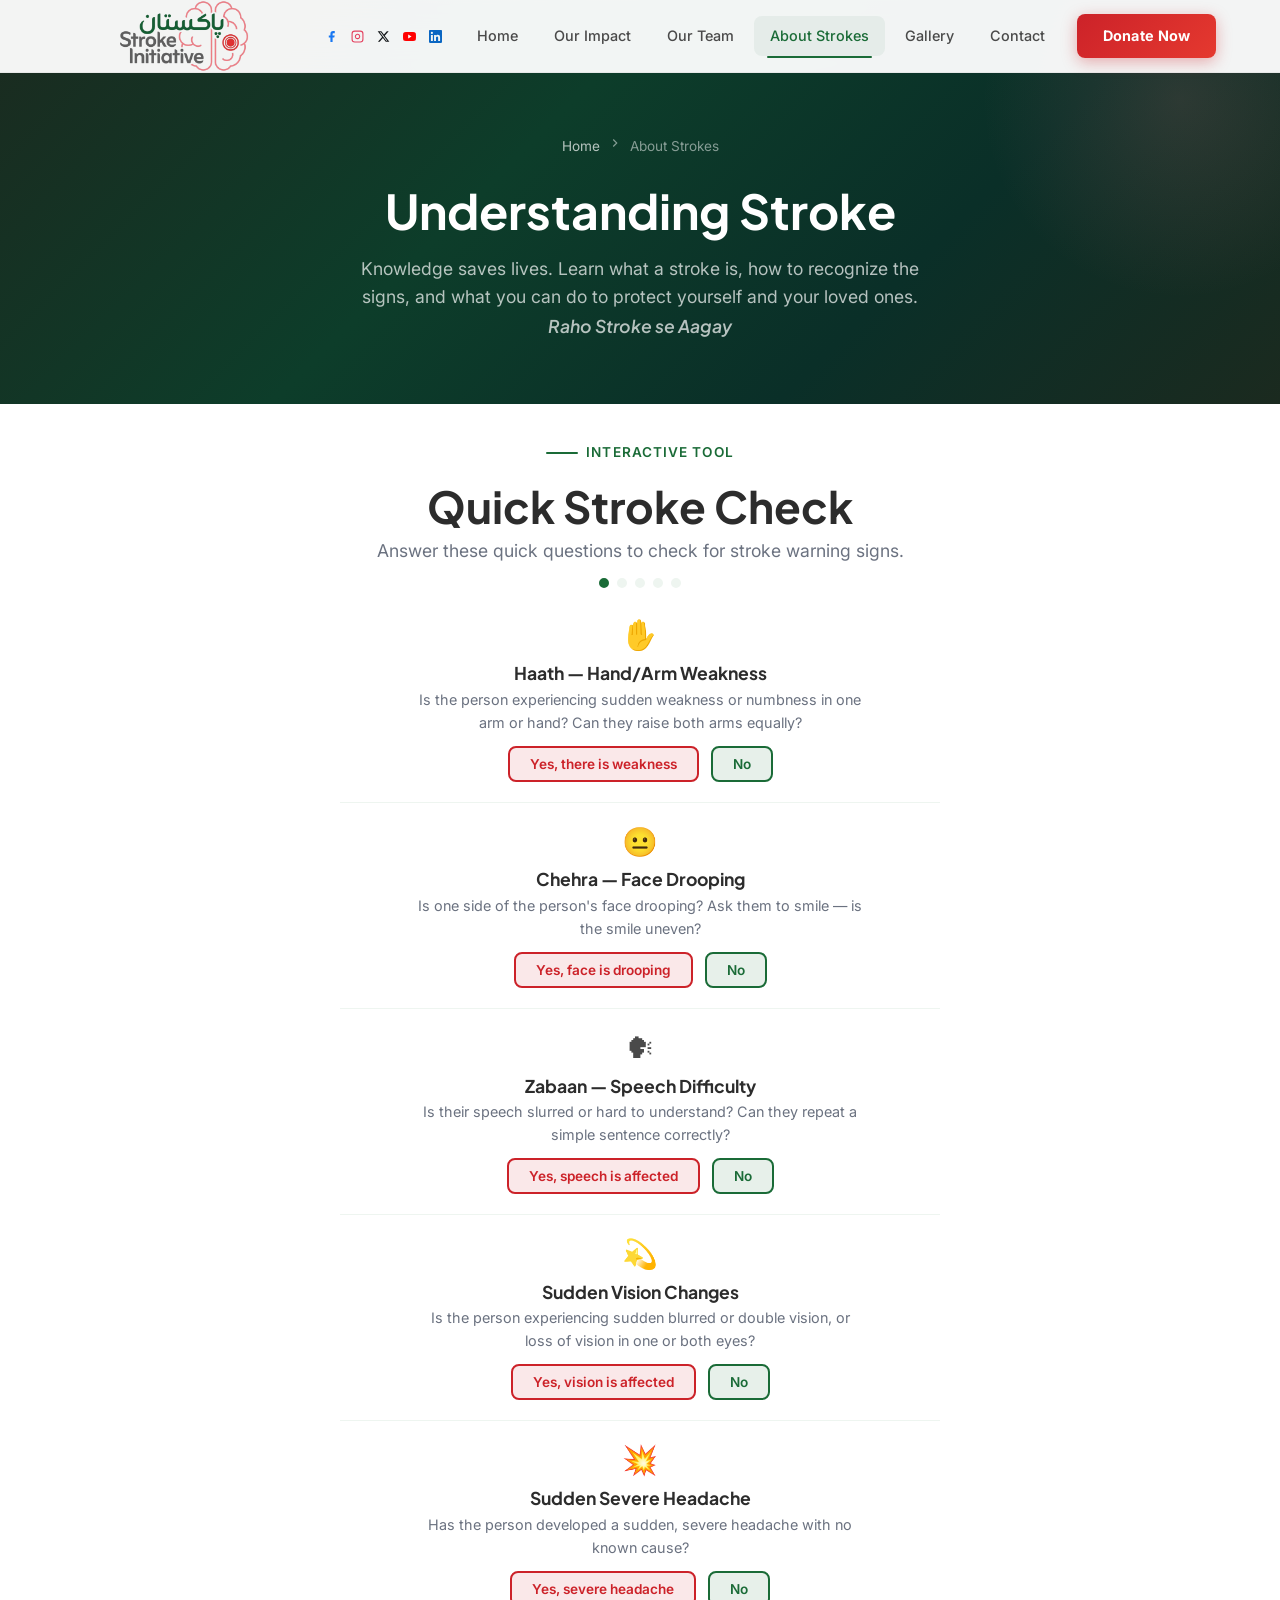
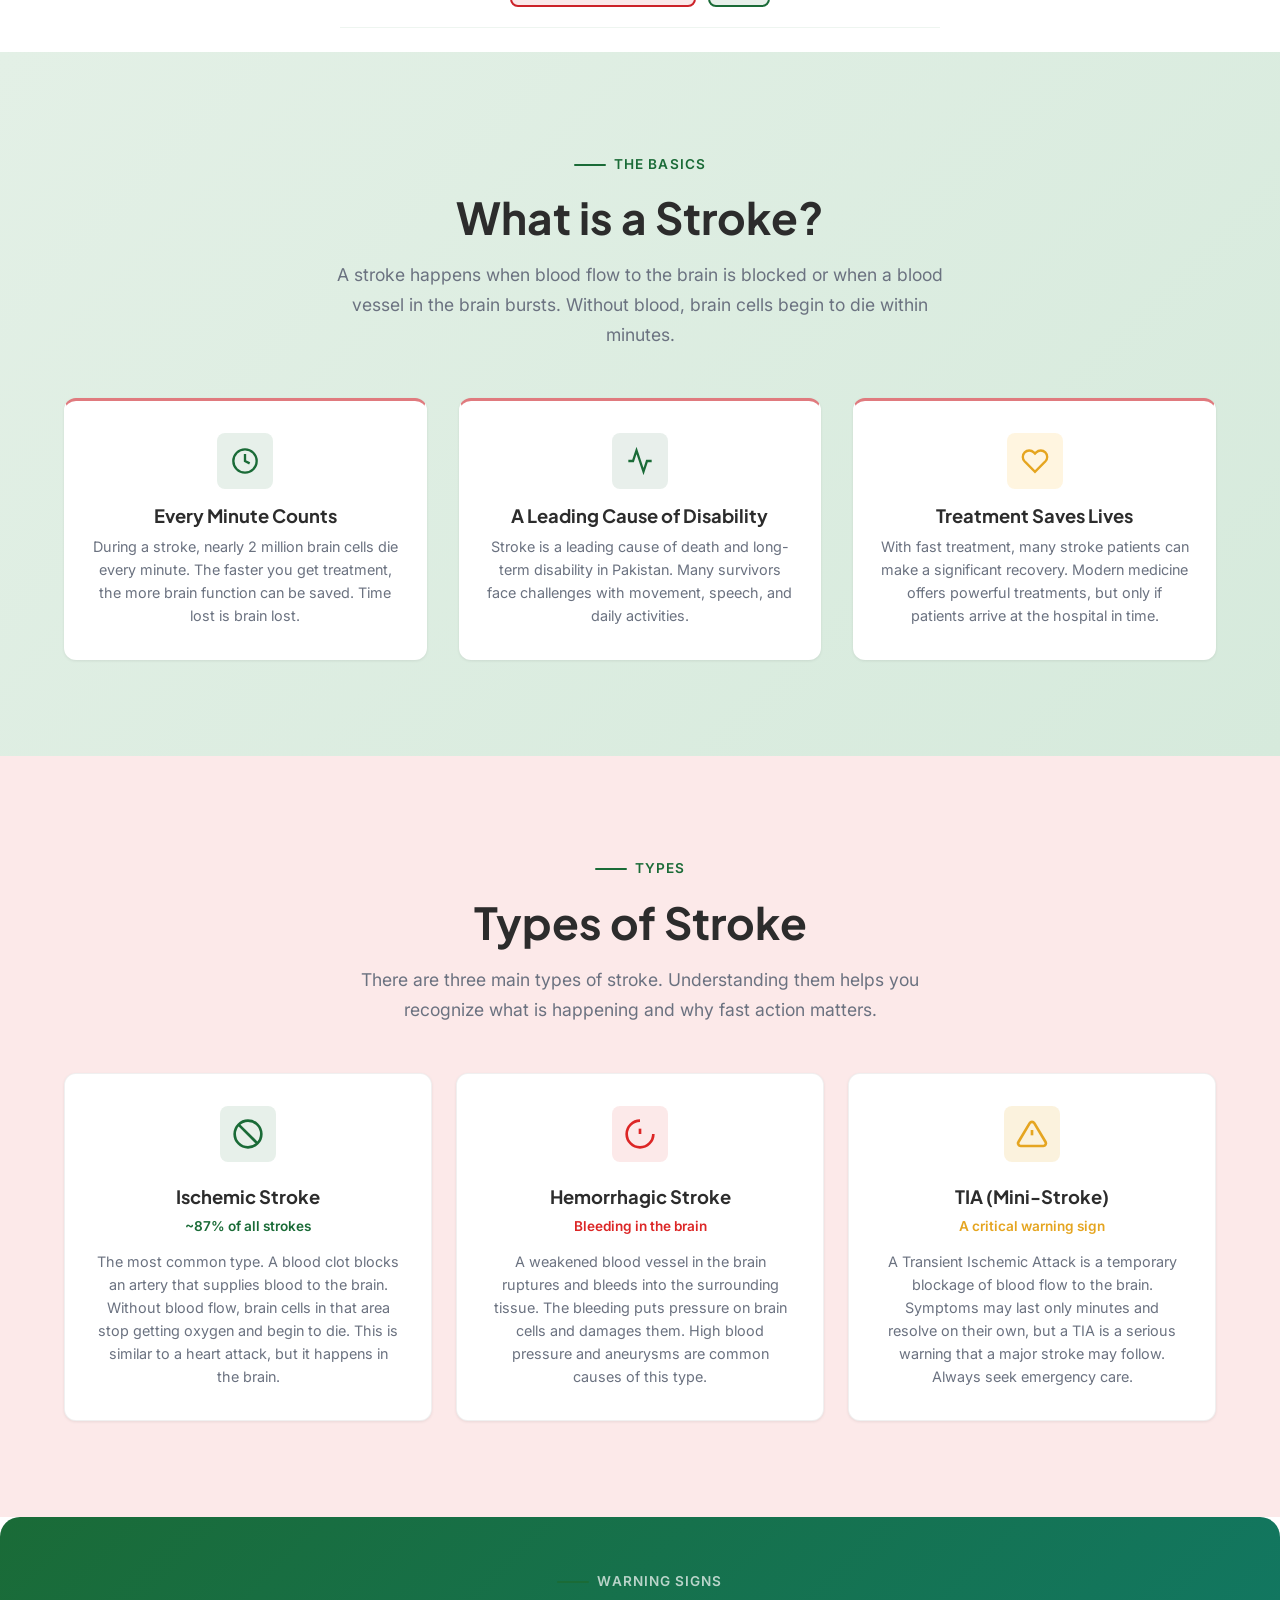
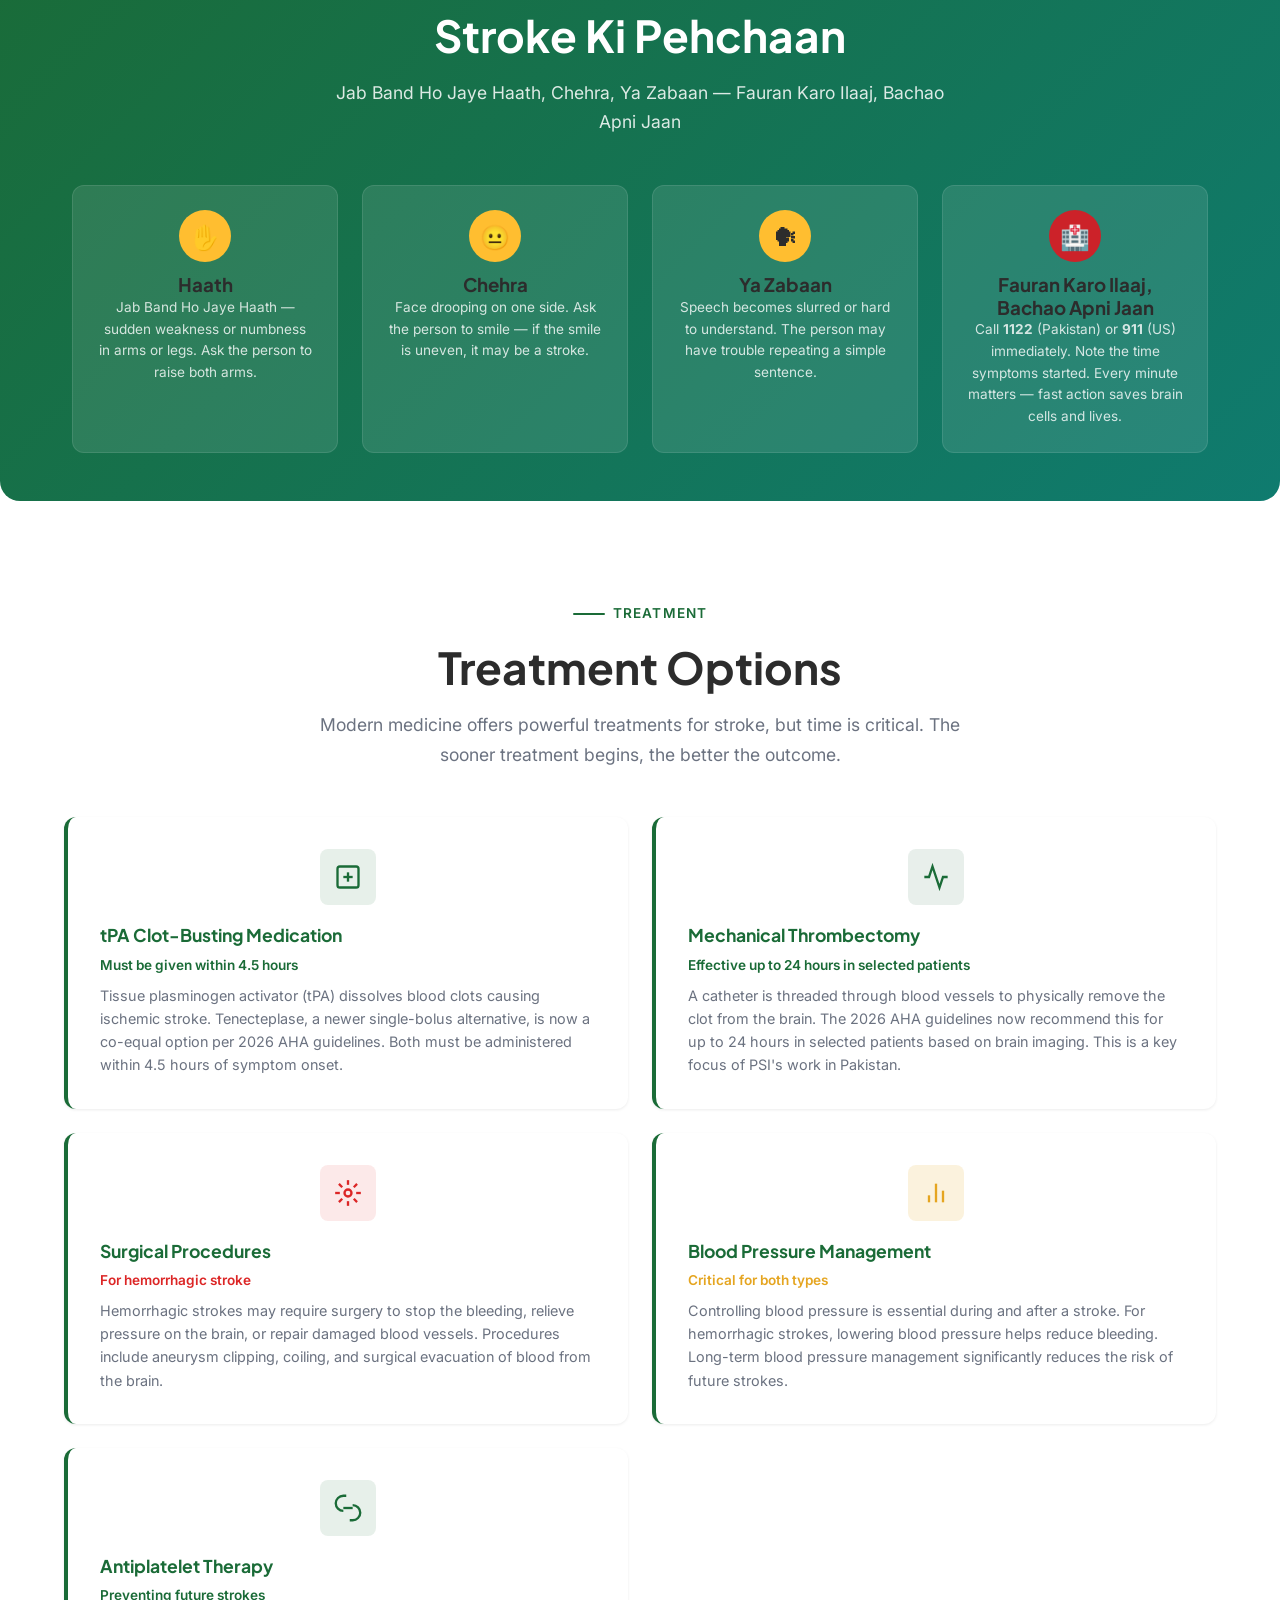
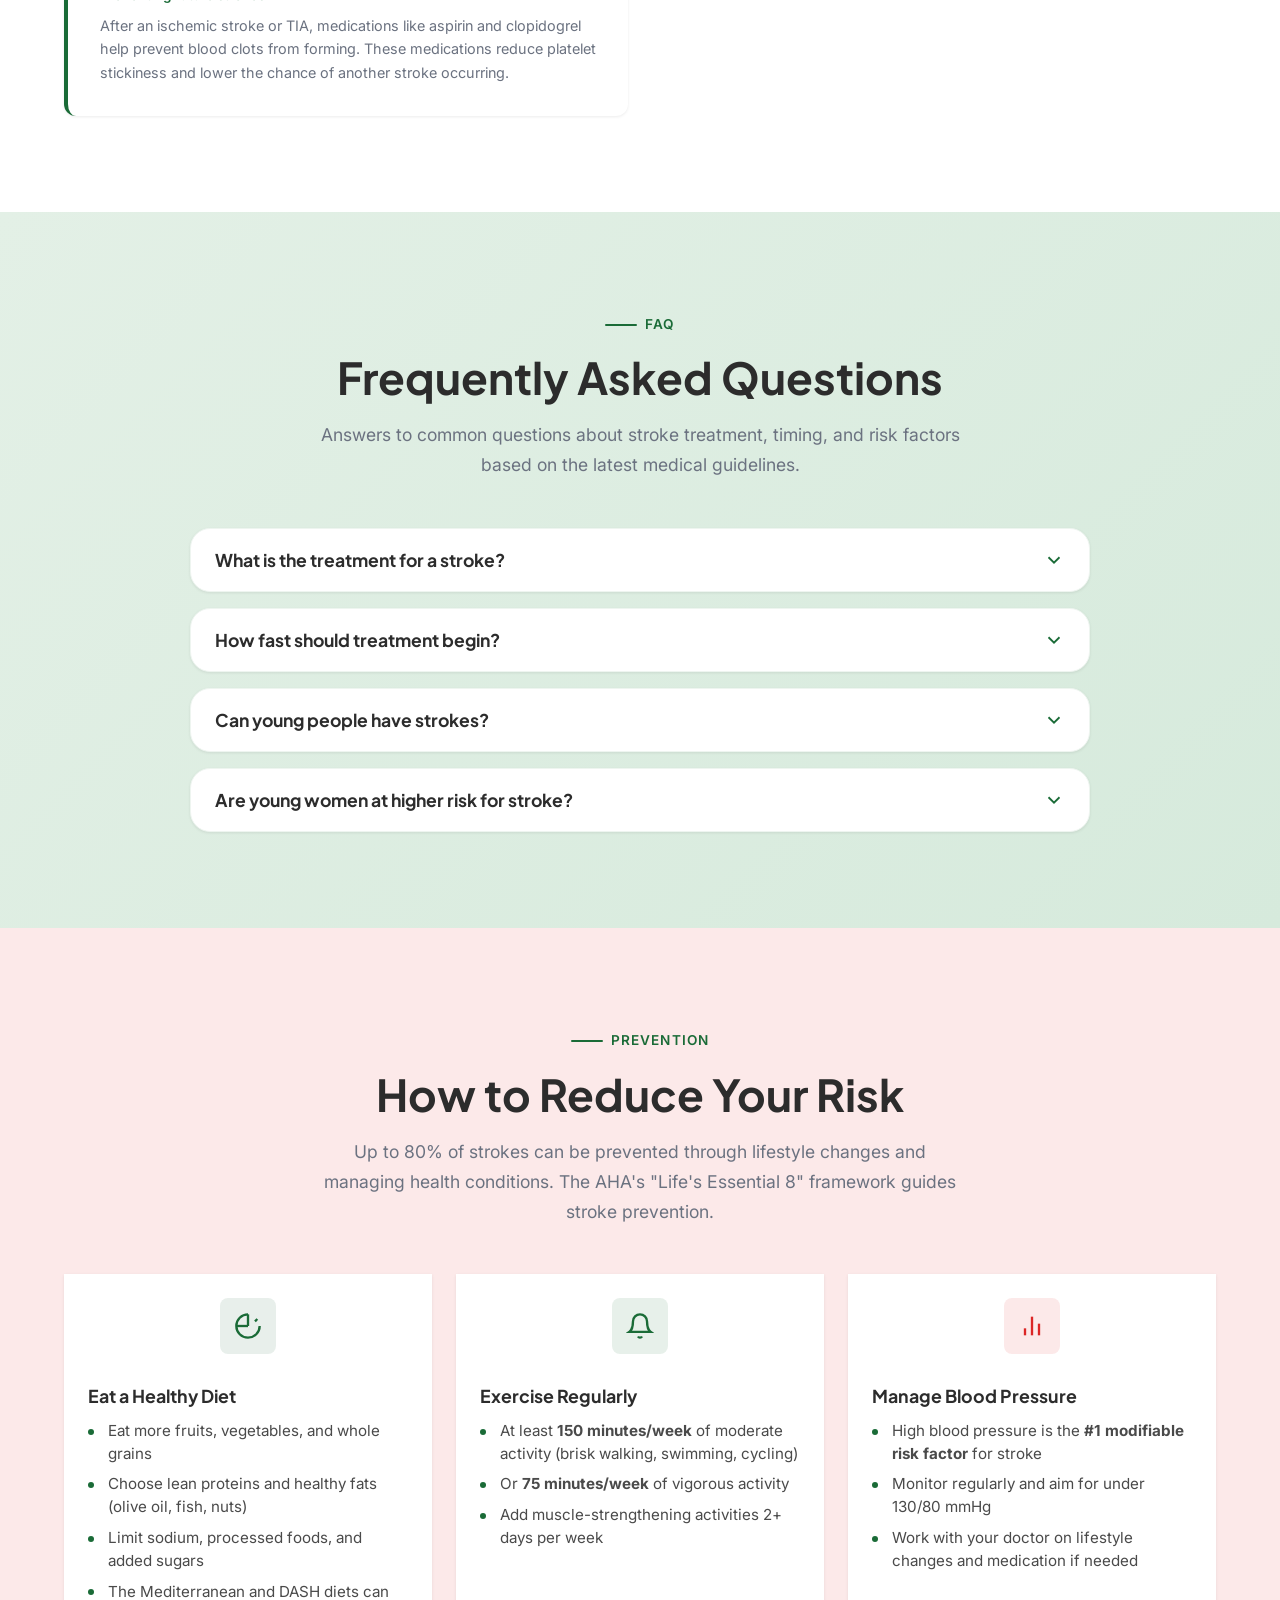
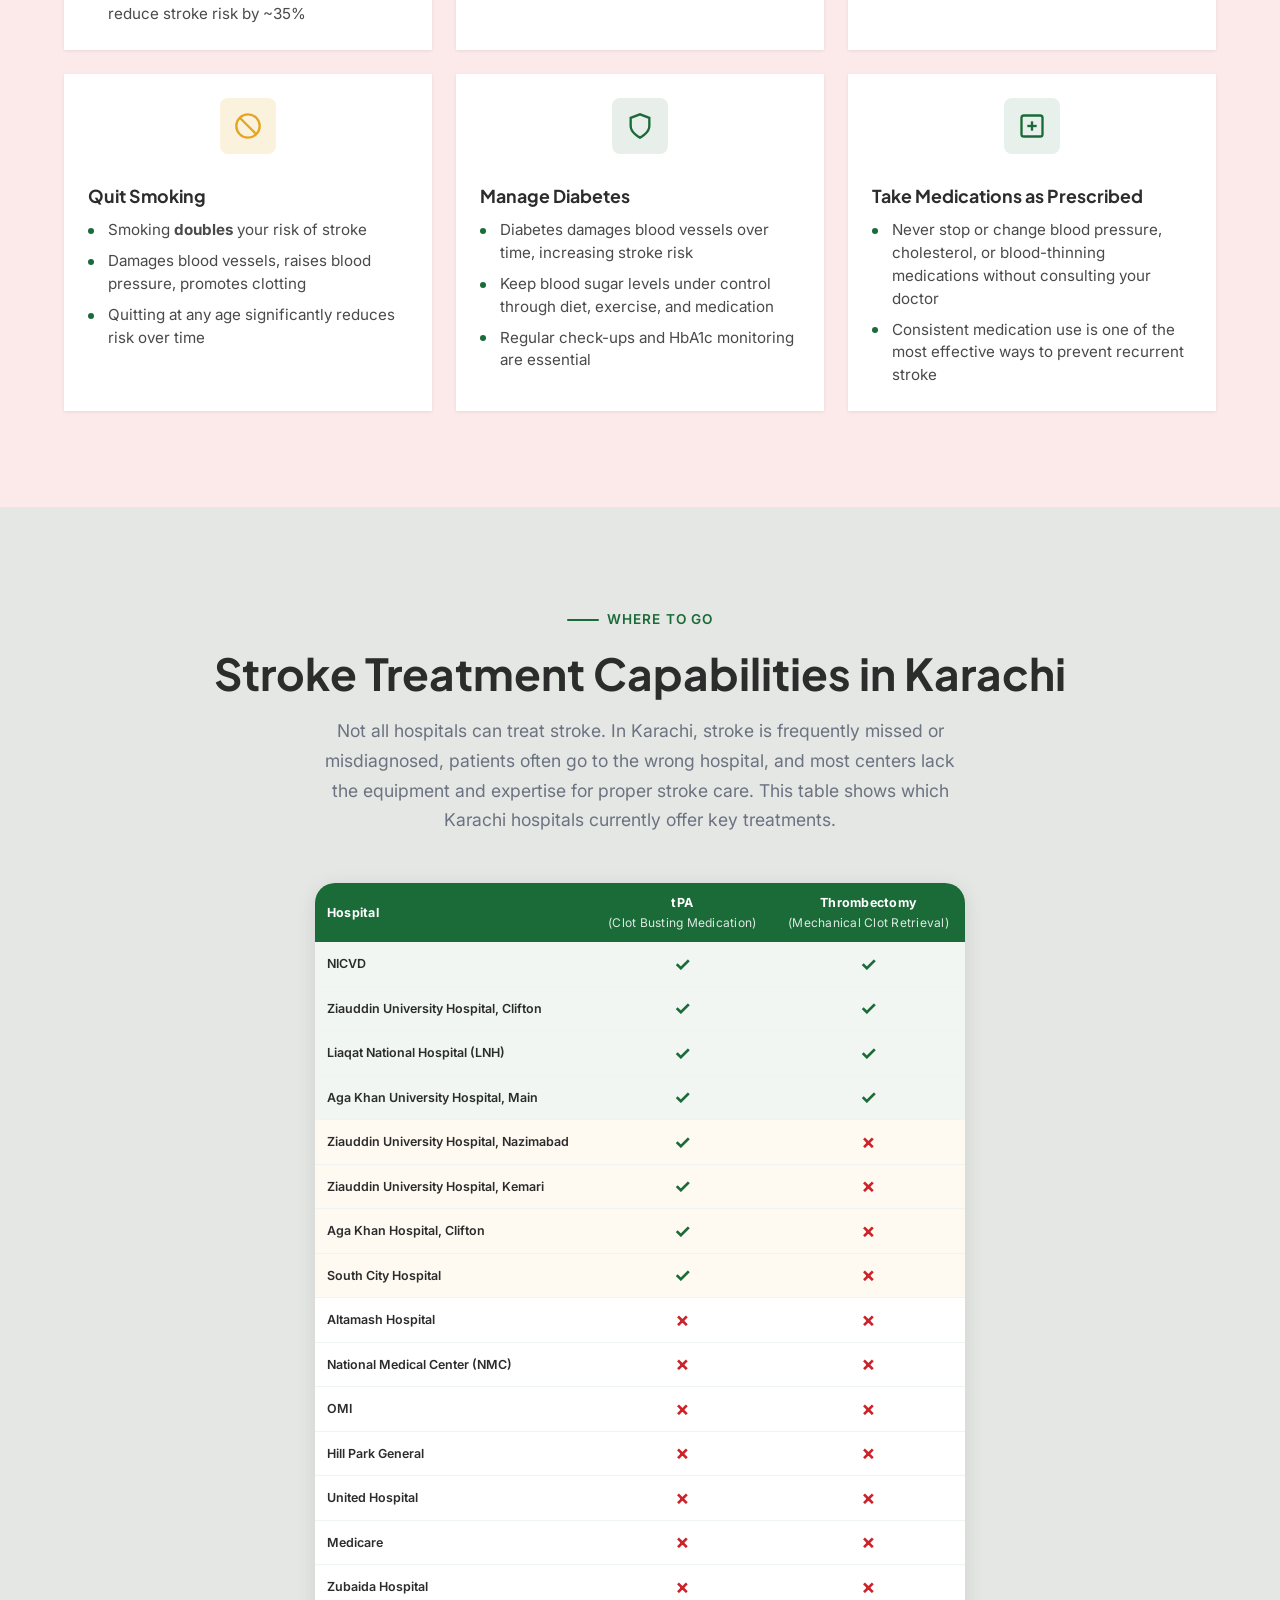
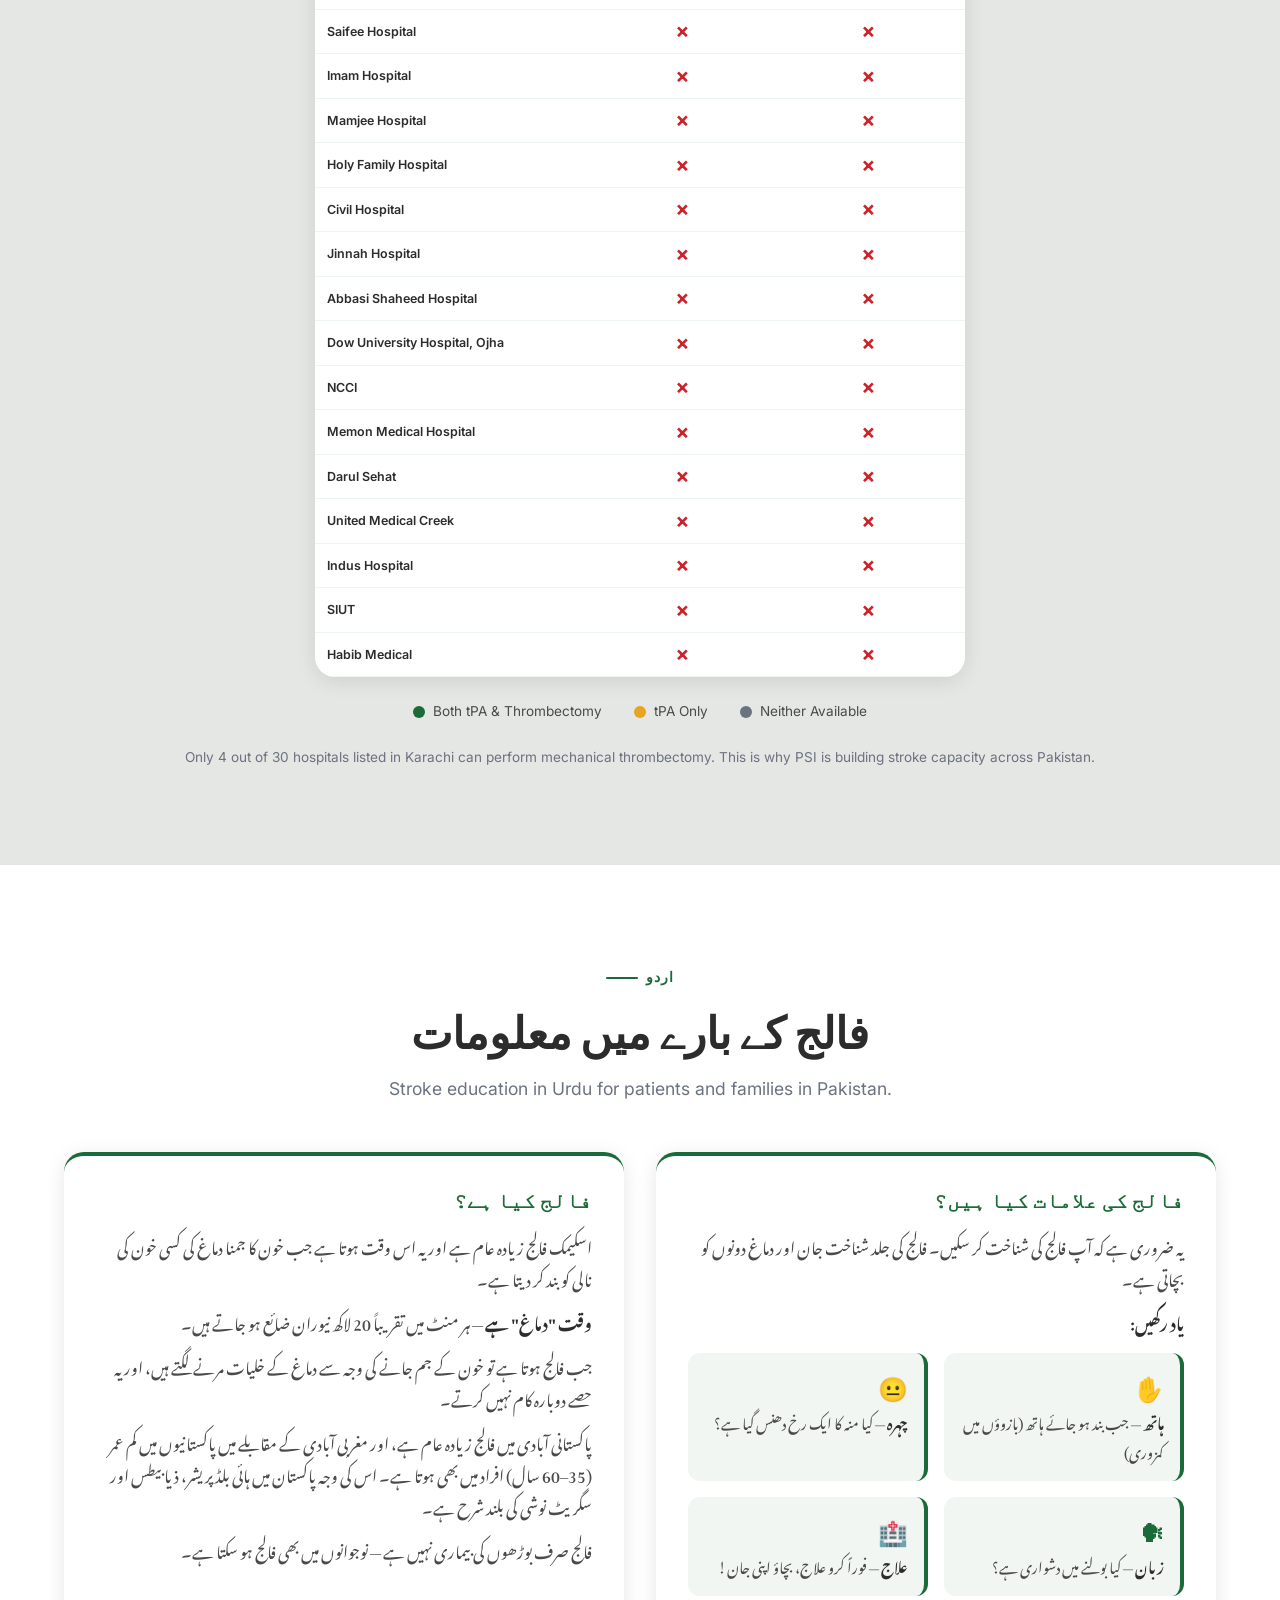
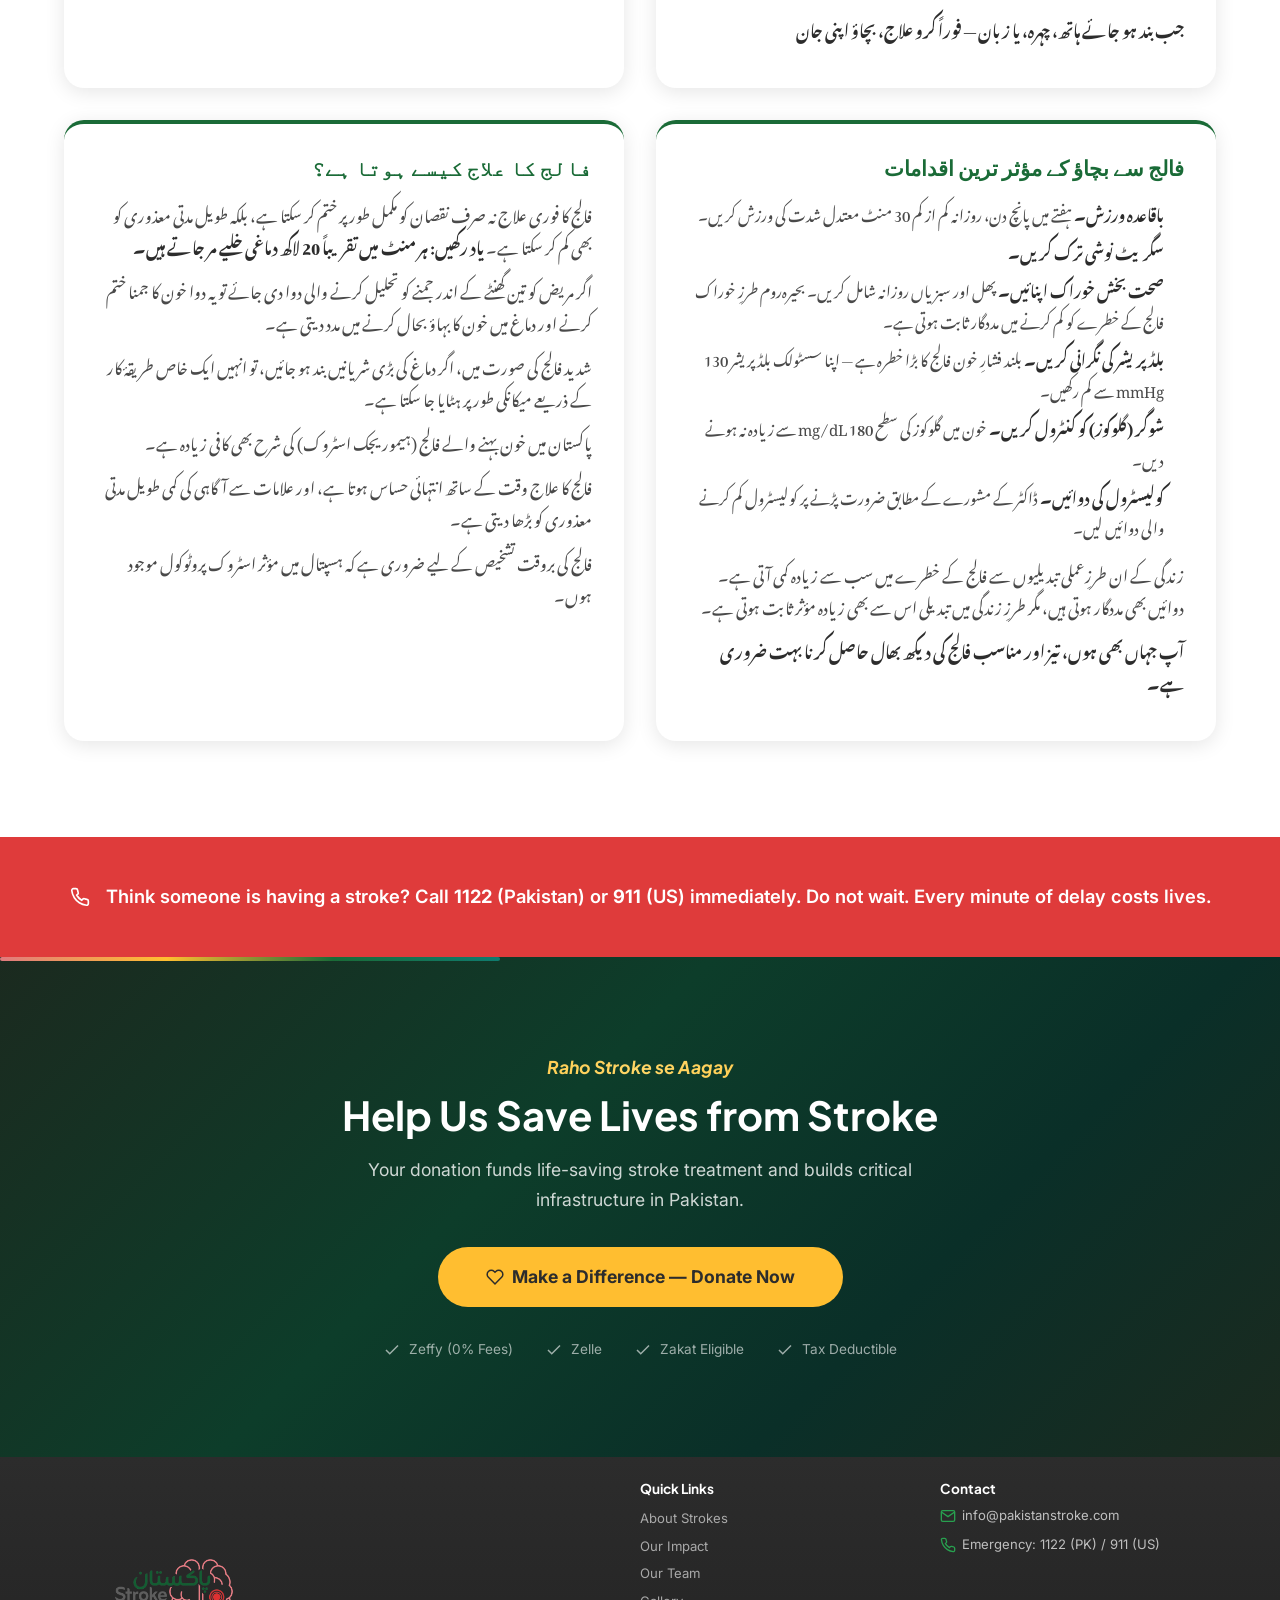
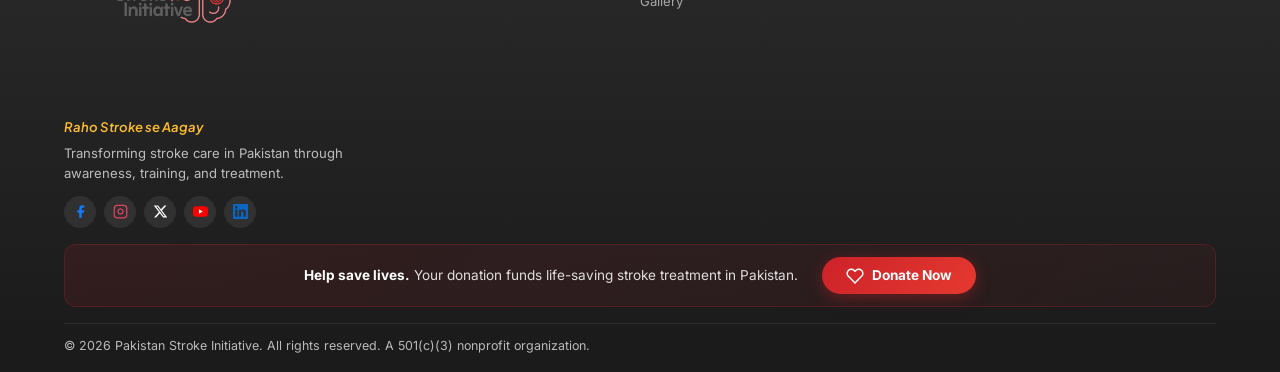
==== about-strokes.html @ bc923c10 "Mobile social icons split/colored, bigger footer logo, scrollable stroke checker, Double the Donatio" ====
<!DOCTYPE html>
<html lang="en">
<head>
  <meta charset="UTF-8">
  <meta name="viewport" content="width=device-width, initial-scale=1.0">
  <meta name="description" content="Learn about strokes - types, warning signs, treatment options, and prevention tips. Pakistan Stroke Initiative educates and saves lives.">
  <meta name="keywords" content="stroke, ischemic stroke, hemorrhagic stroke, TIA, stroke signs, stroke prevention, stroke treatment, Pakistan stroke care, Urdu stroke acronym">
  <meta name="theme-color" content="#1a6b37">

  <!-- Open Graph -->
  <meta property="og:title" content="About Strokes - Pakistan Stroke Initiative">
  <meta property="og:description" content="Learn about stroke types, warning signs, treatment options, and how to prevent strokes. Every minute counts.">
  <meta property="og:type" content="website">
  <meta property="og:url" content="https://pakistanstroke.com/about-strokes.html">

  <title>About Strokes | Pakistan Stroke Initiative</title>

  <!-- Fonts -->
  <link rel="preconnect" href="https://fonts.googleapis.com">
  <link rel="preconnect" href="https://fonts.gstatic.com" crossorigin>
  <link href="https://fonts.googleapis.com/css2?family=Inter:wght@400;500;600;700&family=Plus+Jakarta+Sans:wght@600;700;800&family=Noto+Nastaliq+Urdu:wght@400;700&display=swap" rel="stylesheet">

  <!-- Styles -->
  <link rel="stylesheet" href="css/styles.css">
</head>
<body>
  <!-- Skip to Content -->
  <a href="#main" class="skip-link">Skip to main content</a>

  <!-- Scroll Progress -->
  <div class="scroll-progress"><div class="scroll-progress-bar"></div></div>

  <!-- Navigation -->
  <nav class="navbar" role="navigation" aria-label="Main navigation">
    <div class="container">
      <div class="nav-logo-group">
        <a href="index.html" class="nav-logo" aria-label="Pakistan Stroke Initiative Home">
          <img src="images/psi-logo.png" alt="Pakistan Stroke Initiative Logo">
        </a>
        <div class="nav-social">
          <a href="https://www.facebook.com/pakistanstroke" target="_blank" rel="noopener noreferrer" aria-label="Facebook">
            <svg viewBox="0 0 24 24" fill="currentColor" width="18" height="18"><path d="M18 2h-3a5 5 0 0 0-5 5v3H7v4h3v8h4v-8h3l1-4h-4V7a1 1 0 0 1 1-1h3z"/></svg>
          </a>
          <a href="https://www.instagram.com/pak.stroke.initiative/" target="_blank" rel="noopener noreferrer" aria-label="Instagram">
            <svg viewBox="0 0 24 24" fill="none" stroke="currentColor" stroke-width="2" width="18" height="18"><rect x="2" y="2" width="20" height="20" rx="5" ry="5"/><path d="M16 11.37A4 4 0 1 1 12.63 8 4 4 0 0 1 16 11.37z"/><line x1="17.5" y1="6.5" x2="17.51" y2="6.5"/></svg>
          </a>
          <a href="https://twitter.com/pakistanstroke" target="_blank" rel="noopener noreferrer" aria-label="X (Twitter)">
            <svg viewBox="0 0 24 24" fill="currentColor" width="18" height="18"><path d="M18.244 2.25h3.308l-7.227 8.26 8.502 11.24H16.17l-5.214-6.817L4.99 21.75H1.68l7.73-8.835L1.254 2.25H8.08l4.713 6.231zm-1.161 17.52h1.833L7.084 4.126H5.117z"/></svg>
          </a>
          <a href="https://www.youtube.com/@pakistanstroke" target="_blank" rel="noopener noreferrer" aria-label="YouTube">
            <svg viewBox="0 0 24 24" fill="currentColor" width="18" height="18"><path d="M23.498 6.186a3.016 3.016 0 0 0-2.122-2.136C19.505 3.545 12 3.545 12 3.545s-7.505 0-9.377.505A3.017 3.017 0 0 0 .502 6.186C0 8.07 0 12 0 12s0 3.93.502 5.814a3.016 3.016 0 0 0 2.122 2.136c1.871.505 9.376.505 9.376.505s7.505 0 9.377-.505a3.015 3.015 0 0 0 2.122-2.136C24 15.93 24 12 24 12s0-3.93-.502-5.814z"/><polygon points="9.545 15.568 15.818 12 9.545 8.432" fill="#fff"/></svg>
          </a>
          <a href="https://www.linkedin.com/company/pakistan-stroke-initiative" target="_blank" rel="noopener noreferrer" aria-label="LinkedIn">
            <svg viewBox="0 0 24 24" fill="currentColor" width="18" height="18"><path d="M20.447 20.452h-3.554v-5.569c0-1.328-.027-3.037-1.852-3.037-1.853 0-2.136 1.445-2.136 2.939v5.667H9.351V9h3.414v1.561h.046c.477-.9 1.637-1.85 3.37-1.85 3.601 0 4.267 2.37 4.267 5.455v6.286zM5.337 7.433a2.062 2.062 0 0 1-2.063-2.065 2.064 2.064 0 1 1 2.063 2.065zm1.782 13.019H3.555V9h3.564v11.452zM22.225 0H1.771C.792 0 0 .774 0 1.729v20.542C0 23.227.792 24 1.771 24h20.451C23.2 24 24 23.227 24 22.271V1.729C24 .774 23.2 0 22.222 0h.003z"/></svg>
          </a>
        </div>
      </div>

      <div class="nav-links" id="nav-links">
        <a href="index.html">Home</a>
        <a href="impact.html">Our Impact</a>
        <a href="team.html">Our Team</a>
        <a href="about-strokes.html" class="active">About Strokes</a>
        <a href="gallery.html">Gallery</a>
        <a href="contact.html">Contact</a>
        <div class="nav-donate">
          <a href="donate.html" class="btn btn-primary btn-sm">Donate Now</a>
        </div>
        <div class="nav-mobile-social">
          <p>Follow Us</p>
          <div class="nav-mobile-social-links">
            <a href="https://www.facebook.com/pakistanstroke" target="_blank" rel="noopener noreferrer" aria-label="Facebook">
              <svg viewBox="0 0 24 24" fill="currentColor"><path d="M18 2h-3a5 5 0 0 0-5 5v3H7v4h3v8h4v-8h3l1-4h-4V7a1 1 0 0 1 1-1h3z"/></svg>
            </a>
            <a href="https://www.instagram.com/pak.stroke.initiative/" target="_blank" rel="noopener noreferrer" aria-label="Instagram">
              <svg viewBox="0 0 24 24" fill="none" stroke="currentColor" stroke-width="2"><rect x="2" y="2" width="20" height="20" rx="5" ry="5"/><path d="M16 11.37A4 4 0 1 1 12.63 8 4 4 0 0 1 16 11.37z"/><line x1="17.5" y1="6.5" x2="17.51" y2="6.5"/></svg>
            </a>
          </div>
          <div class="nav-mobile-social-links">
            <a href="https://twitter.com/pakistanstroke" target="_blank" rel="noopener noreferrer" aria-label="X (Twitter)">
              <svg viewBox="0 0 24 24" fill="currentColor"><path d="M18.244 2.25h3.308l-7.227 8.26 8.502 11.24H16.17l-5.214-6.817L4.99 21.75H1.68l7.73-8.835L1.254 2.25H8.08l4.713 6.231zm-1.161 17.52h1.833L7.084 4.126H5.117z"/></svg>
            </a>
            <a href="https://www.youtube.com/@pakistanstroke" target="_blank" rel="noopener noreferrer" aria-label="YouTube">
              <svg viewBox="0 0 24 24" fill="currentColor"><path d="M23.498 6.186a3.016 3.016 0 0 0-2.122-2.136C19.505 3.545 12 3.545 12 3.545s-7.505 0-9.377.505A3.017 3.017 0 0 0 .502 6.186C0 8.07 0 12 0 12s0 3.93.502 5.814a3.016 3.016 0 0 0 2.122 2.136c1.871.505 9.376.505 9.376.505s7.505 0 9.377-.505a3.015 3.015 0 0 0 2.122-2.136C24 15.93 24 12 24 12s0-3.93-.502-5.814z"/><polygon points="9.545 15.568 15.818 12 9.545 8.432" fill="#fff"/></svg>
            </a>
            <a href="https://www.linkedin.com/company/pakistan-stroke-initiative" target="_blank" rel="noopener noreferrer" aria-label="LinkedIn">
              <svg viewBox="0 0 24 24" fill="currentColor"><path d="M20.447 20.452h-3.554v-5.569c0-1.328-.027-3.037-1.852-3.037-1.853 0-2.136 1.445-2.136 2.939v5.667H9.351V9h3.414v1.561h.046c.477-.9 1.637-1.85 3.37-1.85 3.601 0 4.267 2.37 4.267 5.455v6.286zM5.337 7.433a2.062 2.062 0 0 1-2.063-2.065 2.064 2.064 0 1 1 2.063 2.065zm1.782 13.019H3.555V9h3.564v11.452zM22.225 0H1.771C.792 0 0 .774 0 1.729v20.542C0 23.227.792 24 1.771 24h20.451C23.2 24 24 23.227 24 22.271V1.729C24 .774 23.2 0 22.222 0h.003z"/></svg>
            </a>
          </div>
        </div>
      </div>

      <a href="donate.html" class="nav-mobile-donate" aria-label="Donate">
        <svg viewBox="0 0 24 24" fill="none" stroke="currentColor" stroke-width="2" width="14" height="14"><path d="M20.84 4.61a5.5 5.5 0 0 0-7.78 0L12 5.67l-1.06-1.06a5.5 5.5 0 0 0-7.78 7.78l1.06 1.06L12 21.23l7.78-7.78 1.06-1.06a5.5 5.5 0 0 0 0-7.78z"/></svg>
        Donate
      </a>

      <button class="nav-toggle" aria-label="Toggle menu" aria-expanded="false">
        <span></span>
        <span></span>
        <span></span>
      </button>
    </div>
  </nav>
  <div class="nav-overlay"></div>

  <main id="main">
    <!-- Page Header with Breadcrumb -->
    <section class="page-header">
      <div class="container">
        <nav class="breadcrumb" aria-label="Breadcrumb">
          <a href="index.html">Home</a>
          <svg viewBox="0 0 24 24" fill="none" stroke="currentColor" stroke-width="2" width="14" height="14"><polyline points="9 18 15 12 9 6"/></svg>
          <span>About Strokes</span>
        </nav>
        <h1 class="fade-in">Understanding <span class="highlight">Stroke</span></h1>
        <p class="page-header-subtitle fade-in">Knowledge saves lives. Learn what a stroke is, how to recognize the signs, and what you can do to protect yourself and your loved ones.</p>
        <p class="page-header-slogan fade-in">Raho Stroke se Aagay</p>
      </div>
    </section>

    <!-- Interactive Stroke Symptom Checker (MOVED TO TOP) -->
    <section class="section" id="symptom-checker" style="background: #ffffff; padding-top: 2rem; padding-bottom: 1.5rem;">
      <div class="container">
        <div class="text-center fade-in" style="margin-bottom: 0.75rem;">
          <span class="section-label">Interactive Tool</span>
          <h2 class="section-title" style="margin-bottom: 0.25rem;">Quick Stroke Check</h2>
          <p class="section-subtitle" style="margin-bottom: 0;">Answer these quick questions to check for stroke warning signs.</p>
        </div>

        <div class="symptom-checker fade-in">
          <div class="checker-progress">
            <div class="checker-dot active"></div>
            <div class="checker-dot"></div>
            <div class="checker-dot"></div>
            <div class="checker-dot"></div>
            <div class="checker-dot"></div>
          </div>

          <div class="checker-step">
            <div class="checker-icon">&#x270B;</div>
            <h3>Haath &mdash; Hand/Arm Weakness</h3>
            <p>Is the person experiencing sudden weakness or numbness in one arm or hand? Can they raise both arms equally?</p>
            <div class="checker-buttons">
              <button class="checker-btn yes">Yes, there is weakness</button>
              <button class="checker-btn no">No</button>
            </div>
          </div>

          <div class="checker-step">
            <div class="checker-icon">&#x1F610;</div>
            <h3>Chehra &mdash; Face Drooping</h3>
            <p>Is one side of the person's face drooping? Ask them to smile &mdash; is the smile uneven?</p>
            <div class="checker-buttons">
              <button class="checker-btn yes">Yes, face is drooping</button>
              <button class="checker-btn no">No</button>
            </div>
          </div>

          <div class="checker-step">
            <div class="checker-icon">&#x1F5E3;</div>
            <h3>Zabaan &mdash; Speech Difficulty</h3>
            <p>Is their speech slurred or hard to understand? Can they repeat a simple sentence correctly?</p>
            <div class="checker-buttons">
              <button class="checker-btn yes">Yes, speech is affected</button>
              <button class="checker-btn no">No</button>
            </div>
          </div>

          <div class="checker-step">
            <div class="checker-icon">&#x1F4AB;</div>
            <h3>Sudden Vision Changes</h3>
            <p>Is the person experiencing sudden blurred or double vision, or loss of vision in one or both eyes?</p>
            <div class="checker-buttons">
              <button class="checker-btn yes">Yes, vision is affected</button>
              <button class="checker-btn no">No</button>
            </div>
          </div>

          <div class="checker-step">
            <div class="checker-icon">&#x1F4A5;</div>
            <h3>Sudden Severe Headache</h3>
            <p>Has the person developed a sudden, severe headache with no known cause?</p>
            <div class="checker-buttons">
              <button class="checker-btn yes">Yes, severe headache</button>
              <button class="checker-btn no">No</button>
            </div>
          </div>

          <div class="checker-result" style="display: none;"></div>
        </div>
      </div>
    </section>

    <!-- What is a Stroke? -->
    <section class="section" id="what-is-stroke" style="background: linear-gradient(135deg, #e3f0e6 0%, #d6eadc 100%);">
      <div class="container">
        <div class="text-center fade-in" style="margin-bottom: 3rem;">
          <span class="section-label">The Basics</span>
          <h2 class="section-title">What is a Stroke?</h2>
          <p class="section-subtitle">A stroke happens when blood flow to the brain is blocked or when a blood vessel in the brain bursts. Without blood, brain cells begin to die within minutes.</p>
        </div>

        <div class="quick-info-grid stagger-children">
          <div class="quick-info-card fade-in">
            <div class="quick-info-icon purple">
              <svg viewBox="0 0 24 24" fill="none" stroke="currentColor" stroke-width="2" width="28" height="28"><circle cx="12" cy="12" r="10"/><path d="M12 6v6l4 2"/></svg>
            </div>
            <h3>Every Minute Counts</h3>
            <p>During a stroke, nearly 2 million brain cells die every minute. The faster you get treatment, the more brain function can be saved. Time lost is brain lost.</p>
          </div>

          <div class="quick-info-card fade-in">
            <div class="quick-info-icon green">
              <svg viewBox="0 0 24 24" fill="none" stroke="currentColor" stroke-width="2" width="28" height="28"><path d="M22 12h-4l-3 9L9 3l-3 9H2"/></svg>
            </div>
            <h3>A Leading Cause of Disability</h3>
            <p>Stroke is a leading cause of death and long-term disability in Pakistan. Many survivors face challenges with movement, speech, and daily activities.</p>
          </div>

          <div class="quick-info-card fade-in">
            <div class="quick-info-icon gold">
              <svg viewBox="0 0 24 24" fill="none" stroke="currentColor" stroke-width="2" width="28" height="28"><path d="M20.84 4.61a5.5 5.5 0 0 0-7.78 0L12 5.67l-1.06-1.06a5.5 5.5 0 0 0-7.78 7.78l1.06 1.06L12 21.23l7.78-7.78 1.06-1.06a5.5 5.5 0 0 0 0-7.78z"/></svg>
            </div>
            <h3>Treatment Saves Lives</h3>
            <p>With fast treatment, many stroke patients can make a significant recovery. Modern medicine offers powerful treatments, but only if patients arrive at the hospital in time.</p>
          </div>
        </div>
      </div>
    </section>

    <!-- Types of Stroke -->
    <section class="section" id="types" style="background: #fce9e9;">
      <div class="container">
        <div class="text-center fade-in" style="margin-bottom: 3rem;">
          <span class="section-label">Types</span>
          <h2 class="section-title">Types of Stroke</h2>
          <p class="section-subtitle">There are three main types of stroke. Understanding them helps you recognize what is happening and why fast action matters.</p>
        </div>

        <div class="stroke-types-grid stagger-children">
          <div class="stroke-type-card fade-in">
            <div class="quick-info-icon purple" style="margin-bottom: 1.5rem;">
              <svg viewBox="0 0 24 24" fill="none" stroke="currentColor" stroke-width="2" width="32" height="32"><circle cx="12" cy="12" r="10"/><line x1="4.93" y1="4.93" x2="19.07" y2="19.07"/></svg>
            </div>
            <h3>Ischemic Stroke</h3>
            <p style="font-size: 0.85rem; font-weight: 600; color: var(--purple); margin-bottom: 0.75rem;">~87% of all strokes</p>
            <p>The most common type. A blood clot blocks an artery that supplies blood to the brain. Without blood flow, brain cells in that area stop getting oxygen and begin to die. This is similar to a heart attack, but it happens in the brain.</p>
          </div>

          <div class="stroke-type-card fade-in">
            <div class="quick-info-icon" style="background: rgba(220,38,38,0.1); color: #dc2626; margin-bottom: 1.5rem;">
              <svg viewBox="0 0 24 24" fill="none" stroke="currentColor" stroke-width="2" width="32" height="32"><path d="M12 2a10 10 0 1 0 10 10"/><path d="M12 8v4"/><path d="M12 16h.01"/></svg>
            </div>
            <h3>Hemorrhagic Stroke</h3>
            <p style="font-size: 0.85rem; font-weight: 600; color: #dc2626; margin-bottom: 0.75rem;">Bleeding in the brain</p>
            <p>A weakened blood vessel in the brain ruptures and bleeds into the surrounding tissue. The bleeding puts pressure on brain cells and damages them. High blood pressure and aneurysms are common causes of this type.</p>
          </div>

          <div class="stroke-type-card fade-in">
            <div class="quick-info-icon" style="background: rgba(229,165,32,0.15); color: #e5a520; margin-bottom: 1.5rem;">
              <svg viewBox="0 0 24 24" fill="none" stroke="currentColor" stroke-width="2" width="32" height="32"><path d="M10.29 3.86L1.82 18a2 2 0 0 0 1.71 3h16.94a2 2 0 0 0 1.71-3L13.71 3.86a2 2 0 0 0-3.42 0z"/><line x1="12" y1="9" x2="12" y2="13"/><line x1="12" y1="17" x2="12.01" y2="17"/></svg>
            </div>
            <h3>TIA (Mini-Stroke)</h3>
            <p style="font-size: 0.85rem; font-weight: 600; color: #e5a520; margin-bottom: 0.75rem;">A critical warning sign</p>
            <p>A Transient Ischemic Attack is a temporary blockage of blood flow to the brain. Symptoms may last only minutes and resolve on their own, but a TIA is a serious warning that a major stroke may follow. Always seek emergency care.</p>
          </div>
        </div>
      </div>
    </section>

    <!-- Stroke Warning Signs -->
    <section class="section befast-section" id="warning-signs">
      <div class="container">
        <div class="text-center fade-in" style="margin-bottom: 3rem;">
          <span class="section-label" style="color: rgba(255,255,255,0.7); border-color: rgba(255,255,255,0.3);">Warning Signs</span>
          <h2 class="section-title" style="color: #fff;">Stroke Ki Pehchaan</h2>
          <p class="section-subtitle" style="color: rgba(255,255,255,0.85);">Jab Band Ho Jaye Haath, Chehra, Ya Zabaan &mdash; Fauran Karo Ilaaj, Bachao Apni Jaan</p>
        </div>

        <div class="befast-large-grid stagger-children" style="grid-template-columns: repeat(auto-fit, minmax(220px, 1fr));">
          <div class="befast-large-item fade-in">
            <div class="befast-large-letter warning-icon-animated hand">&#x270B;</div>
            <div>
              <h3>Haath</h3>
              <p>Jab Band Ho Jaye Haath &mdash; sudden weakness or numbness in arms or legs. Ask the person to raise both arms.</p>
            </div>
          </div>

          <div class="befast-large-item fade-in">
            <div class="befast-large-letter warning-icon-animated face">&#x1F610;</div>
            <div>
              <h3>Chehra</h3>
              <p>Face drooping on one side. Ask the person to smile &mdash; if the smile is uneven, it may be a stroke.</p>
            </div>
          </div>

          <div class="befast-large-item fade-in">
            <div class="befast-large-letter warning-icon-animated speech">&#x1F5E3;</div>
            <div>
              <h3>Ya Zabaan</h3>
              <p>Speech becomes slurred or hard to understand. The person may have trouble repeating a simple sentence.</p>
            </div>
          </div>

          <div class="befast-large-item fade-in">
            <div class="befast-large-letter warning-icon-animated urgent" style="background: var(--red);">&#x1F3E5;</div>
            <div>
              <h3>Fauran Karo Ilaaj, Bachao Apni Jaan</h3>
              <p>Call <strong>1122</strong> (Pakistan) or <strong>911</strong> (US) immediately. Note the time symptoms started. Every minute matters &mdash; fast action saves brain cells and lives.</p>
            </div>
          </div>
        </div>
      </div>
    </section>

    <!-- Treatment Options -->
    <section class="section" id="treatment" style="background: #ffffff;">
      <div class="container">
        <div class="text-center fade-in" style="margin-bottom: 3rem;">
          <span class="section-label">Treatment</span>
          <h2 class="section-title">Treatment Options</h2>
          <p class="section-subtitle">Modern medicine offers powerful treatments for stroke, but time is critical. The sooner treatment begins, the better the outcome.</p>
        </div>

        <div class="treatments-grid stagger-children">
          <div class="treatment-card fade-in-left">
            <div class="quick-info-icon purple" style="margin-bottom: 1.25rem;">
              <svg viewBox="0 0 24 24" fill="none" stroke="currentColor" stroke-width="2" width="28" height="28"><path d="M19 3H5a2 2 0 0 0-2 2v14a2 2 0 0 0 2 2h14a2 2 0 0 0 2-2V5a2 2 0 0 0-2-2z"/><path d="M12 8v8"/><path d="M8 12h8"/></svg>
            </div>
            <h3>tPA Clot-Busting Medication</h3>
            <p style="font-size: 0.85rem; font-weight: 600; color: var(--purple); margin-bottom: 0.5rem;">Must be given within 4.5 hours</p>
            <p>Tissue plasminogen activator (tPA) dissolves blood clots causing ischemic stroke. Tenecteplase, a newer single-bolus alternative, is now a co-equal option per 2026 AHA guidelines. Both must be administered within 4.5 hours of symptom onset.</p>
          </div>

          <div class="treatment-card fade-in-right">
            <div class="quick-info-icon green" style="margin-bottom: 1.25rem;">
              <svg viewBox="0 0 24 24" fill="none" stroke="currentColor" stroke-width="2" width="28" height="28"><path d="M22 12h-4l-3 9L9 3l-3 9H2"/></svg>
            </div>
            <h3>Mechanical Thrombectomy</h3>
            <p style="font-size: 0.85rem; font-weight: 600; color: var(--green); margin-bottom: 0.5rem;">Effective up to 24 hours in selected patients</p>
            <p>A catheter is threaded through blood vessels to physically remove the clot from the brain. The 2026 AHA guidelines now recommend this for up to 24 hours in selected patients based on brain imaging. This is a key focus of PSI's work in Pakistan.</p>
          </div>

          <div class="treatment-card fade-in-left">
            <div class="quick-info-icon" style="background: rgba(220,38,38,0.1); color: #dc2626; margin-bottom: 1.25rem;">
              <svg viewBox="0 0 24 24" fill="none" stroke="currentColor" stroke-width="2" width="28" height="28"><circle cx="12" cy="12" r="3"/><path d="M12 1v4"/><path d="M12 19v4"/><path d="M4.22 4.22l2.83 2.83"/><path d="M16.95 16.95l2.83 2.83"/><path d="M1 12h4"/><path d="M19 12h4"/><path d="M4.22 19.78l2.83-2.83"/><path d="M16.95 7.05l2.83-2.83"/></svg>
            </div>
            <h3>Surgical Procedures</h3>
            <p style="font-size: 0.85rem; font-weight: 600; color: #dc2626; margin-bottom: 0.5rem;">For hemorrhagic stroke</p>
            <p>Hemorrhagic strokes may require surgery to stop the bleeding, relieve pressure on the brain, or repair damaged blood vessels. Procedures include aneurysm clipping, coiling, and surgical evacuation of blood from the brain.</p>
          </div>

          <div class="treatment-card fade-in-right">
            <div class="quick-info-icon" style="background: rgba(229,165,32,0.15); color: #e5a520; margin-bottom: 1.25rem;">
              <svg viewBox="0 0 24 24" fill="none" stroke="currentColor" stroke-width="2" width="28" height="28"><path d="M18 20V10"/><path d="M12 20V4"/><path d="M6 20v-6"/></svg>
            </div>
            <h3>Blood Pressure Management</h3>
            <p style="font-size: 0.85rem; font-weight: 600; color: #e5a520; margin-bottom: 0.5rem;">Critical for both types</p>
            <p>Controlling blood pressure is essential during and after a stroke. For hemorrhagic strokes, lowering blood pressure helps reduce bleeding. Long-term blood pressure management significantly reduces the risk of future strokes.</p>
          </div>

          <div class="treatment-card fade-in-left">
            <div class="quick-info-icon purple" style="margin-bottom: 1.25rem;">
              <svg viewBox="0 0 24 24" fill="none" stroke="currentColor" stroke-width="2" width="28" height="28"><path d="M10.5 1.5H8A6.5 6.5 0 0 0 1.5 8v0a6.5 6.5 0 0 0 6.5 6.5h0"/><path d="M13.5 22.5H16a6.5 6.5 0 0 0 6.5-6.5v0A6.5 6.5 0 0 0 16 9.5h0"/><line x1="8" y1="12" x2="16" y2="12"/></svg>
            </div>
            <h3>Antiplatelet Therapy</h3>
            <p style="font-size: 0.85rem; font-weight: 600; color: var(--purple); margin-bottom: 0.5rem;">Preventing future strokes</p>
            <p>After an ischemic stroke or TIA, medications like aspirin and clopidogrel help prevent blood clots from forming. These medications reduce platelet stickiness and lower the chance of another stroke occurring.</p>
          </div>
        </div>
      </div>
    </section>

    <!-- FAQ Section (MOVED AFTER TREATMENT) -->
    <section class="section" id="faq" style="background: linear-gradient(135deg, #e3f0e6 0%, #d6eadc 100%);">
      <div class="container">
        <div class="text-center fade-in" style="margin-bottom: 3rem;">
          <span class="section-label">FAQ</span>
          <h2 class="section-title">Frequently Asked Questions</h2>
          <p class="section-subtitle">Answers to common questions about stroke treatment, timing, and risk factors based on the latest medical guidelines.</p>
        </div>

        <div class="faq-list stagger-children">
          <!-- FAQ 1: Treatment -->
          <div class="faq-item fade-in">
            <button class="faq-question" aria-expanded="false">
              What is the treatment for a stroke?
              <svg viewBox="0 0 24 24" fill="none" stroke="currentColor" stroke-width="2" width="22" height="22"><polyline points="6 9 12 15 18 9"/></svg>
            </button>
            <div class="faq-answer">
              <div class="faq-answer-inner">
                <p>Treatment depends on the <strong>type of stroke</strong> (ischemic or hemorrhagic) and how quickly the patient receives care.</p>

                <h3>For Ischemic Stroke (Blood Clot)</h3>
                <ul>
                  <li><strong>Clot-busting medication (tPA/tenecteplase):</strong> IV medication that dissolves the blood clot. Per the 2026 AHA/ASA guidelines, both alteplase and tenecteplase are now recommended. Must be given within <strong>4.5 hours</strong> of symptom onset, though imaging-guided treatment may extend this window.</li>
                  <li><strong>Mechanical thrombectomy:</strong> A catheter is inserted through a blood vessel and guided to the brain to physically remove the clot. Most effective within <strong>6 hours</strong>, but the 2026 guidelines now recommend it up to <strong>24 hours</strong> in selected patients based on brain imaging.</li>
                  <li><strong>Antiplatelet therapy:</strong> After initial treatment, aspirin, clopidogrel, or anticoagulants are prescribed to prevent future strokes.</li>
                </ul>

                <h3>For Hemorrhagic Stroke (Bleeding)</h3>
                <ul>
                  <li><strong>Blood pressure control:</strong> Rapidly lowering blood pressure to reduce further bleeding.</li>
                  <li><strong>Surgery:</strong> Aneurysm clipping, coiling, or surgical evacuation may be needed to stop bleeding and relieve pressure on the brain.</li>
                  <li><strong>Decompressive craniectomy:</strong> In severe cases with brain swelling, part of the skull may be temporarily removed to reduce pressure.</li>
                </ul>

                <h3>Rehabilitation</h3>
                <p>Recovery typically begins within 24&ndash;48 hours. The first 3 months are the most critical recovery period. Rehabilitation includes physical therapy, occupational therapy, speech therapy, and cognitive rehabilitation. Recovery can continue for months to years after stroke.</p>
              </div>
            </div>
          </div>

          <!-- FAQ 2: Golden Hour -->
          <div class="faq-item fade-in">
            <button class="faq-question" aria-expanded="false">
              How fast should treatment begin?
              <svg viewBox="0 0 24 24" fill="none" stroke="currentColor" stroke-width="2" width="22" height="22"><polyline points="6 9 12 15 18 9"/></svg>
            </button>
            <div class="faq-answer">
              <div class="faq-answer-inner">
                <p><strong>Every minute matters.</strong> During a stroke, the brain loses approximately <strong>1.9 million neurons per minute</strong>. The faster treatment begins, the more brain function can be saved.</p>

                <h3>Treatment Time Windows</h3>
                <ul>
                  <li><strong>tPA/tenecteplase:</strong> Standard window is within <strong>4.5 hours</strong> of symptom onset. With advanced brain imaging (CT perfusion or MRI), treatment may be possible up to <strong>9&ndash;24 hours</strong> in some patients.</li>
                  <li><strong>Mechanical thrombectomy:</strong> Standard window is <strong>6 hours</strong>, extended to <strong>24 hours</strong> in selected patients based on imaging showing salvageable brain tissue.</li>
                  <li><strong>Every 15-minute reduction</strong> in treatment time leads to measurably better outcomes.</li>
                </ul>

                <h3>The Modern Approach: Imaging Over Time Alone</h3>
                <p>The 2026 AHA/ASA guidelines emphasize that <strong>brain imaging results now matter more than the clock alone</strong>. Advanced imaging can identify patients who still have salvageable brain tissue well beyond traditional time windows. This is why getting to a properly equipped hospital is critical.</p>

                <h3>Common Causes of Delay</h3>
                <ul>
                  <li>Waiting at home hoping symptoms will pass</li>
                  <li>Not recognizing stroke symptoms</li>
                  <li>Going to a hospital that cannot treat stroke</li>
                  <li>Lack of organized stroke protocols and EMS systems</li>
                </ul>
              </div>
            </div>
          </div>

          <!-- FAQ 3: Young People -->
          <div class="faq-item fade-in">
            <button class="faq-question" aria-expanded="false">
              Can young people have strokes?
              <svg viewBox="0 0 24 24" fill="none" stroke="currentColor" stroke-width="2" width="22" height="22"><polyline points="6 9 12 15 18 9"/></svg>
            </button>
            <div class="faq-answer">
              <div class="faq-answer-inner">
                <p><strong>Yes.</strong> Strokes can occur at any age. About <strong>10&ndash;15% of all strokes</strong> occur in people under 50, and stroke rates among young adults are rising sharply. CDC data shows stroke prevalence <strong>increased 14.6% among adults aged 18&ndash;44</strong> between 2011 and 2022.</p>

                <h3>Risk Factors for Young Adults</h3>
                <ul>
                  <li><strong>Hypertension:</strong> Nearly 1 in 4 adults aged 18&ndash;39 has high blood pressure; about 50% of young stroke patients have hypertension</li>
                  <li><strong>Smoking:</strong> 47% of young stroke patients in studies are current smokers</li>
                  <li><strong>Recreational drug use:</strong> Cocaine and methamphetamines cause up to 10% of strokes in young adults</li>
                  <li><strong>Obesity and poor diet</strong></li>
                </ul>

                <h3>Medical Causes Unique to Young Adults</h3>
                <ul>
                  <li><strong>Cervical artery dissection:</strong> Accounts for 10&ndash;25% of strokes in adults under 45, sometimes triggered by minor neck trauma</li>
                  <li><strong>Patent foramen ovale (PFO):</strong> A hole in the heart found at higher rates in young stroke patients</li>
                  <li><strong>Blood clotting disorders</strong> and autoimmune conditions</li>
                  <li><strong>Migraine with aura:</strong> Linked to higher stroke risk, especially in young women</li>
                </ul>

                <p>In Pakistan, stroke often affects younger populations (ages 35&ndash;60) compared to Western countries, due to higher rates of hypertension, diabetes, and smoking.</p>
              </div>
            </div>
          </div>

          <!-- FAQ 4: Young Women (NEW) -->
          <div class="faq-item fade-in">
            <button class="faq-question" aria-expanded="false">
              Are young women at higher risk for stroke?
              <svg viewBox="0 0 24 24" fill="none" stroke="currentColor" stroke-width="2" width="22" height="22"><polyline points="6 9 12 15 18 9"/></svg>
            </button>
            <div class="faq-answer">
              <div class="faq-answer-inner">
                <p>Young women face <strong>unique risk factors</strong> that can significantly increase their stroke risk, particularly when multiple factors combine.</p>

                <h3>Oral Contraceptives</h3>
                <ul>
                  <li>Combined oral contraceptives increase ischemic stroke risk <strong>2&ndash;5 times</strong></li>
                  <li>Risk decreases after stopping &mdash; 29% lower for every 5 years after cessation</li>
                  <li><strong>Critical:</strong> Combining oral contraceptives with migraine with aura and smoking can increase stroke risk by approximately <strong>9 times</strong></li>
                </ul>

                <h3>Migraine with Aura</h3>
                <ul>
                  <li>Women with migraine with aura have <strong>2.4 times</strong> higher odds of ischemic stroke</li>
                  <li>This risk is specific to migraine <em>with</em> aura &mdash; migraine without aura does not carry the same elevated risk</li>
                </ul>

                <h3>Pregnancy &amp; Postpartum</h3>
                <ul>
                  <li>Women are <strong>9 times more likely</strong> to have a stroke during the peripartum period (around delivery)</li>
                  <li>The first 6 weeks postpartum carry <strong>3 times</strong> higher risk than baseline</li>
                  <li><strong>Preeclampsia</strong> increases stroke risk approximately <strong>5-fold</strong> and remains a long-term cardiovascular risk factor</li>
                </ul>

                <h3>Autoimmune Conditions</h3>
                <ul>
                  <li><strong>Systemic lupus (SLE):</strong> Stroke incidence of 3&ndash;20%, especially in the first 5 years of diagnosis</li>
                  <li><strong>Antiphospholipid syndrome (APS):</strong> A major cause of stroke in young women with no traditional risk factors</li>
                </ul>

                <h3>Atypical Symptoms in Women</h3>
                <p>Women may experience different stroke symptoms than men, including sudden hiccups, nausea, general weakness, chest pain, or shortness of breath &mdash; in addition to the classic signs. This can lead to delayed recognition and treatment.</p>
              </div>
            </div>
          </div>
        </div>
      </div>
    </section>

    <!-- Prevention Tips (IMPROVED FORMATTING) -->
    <section class="section" id="prevention" style="background: #fce9e9;">
      <div class="container">
        <div class="text-center fade-in" style="margin-bottom: 3rem;">
          <span class="section-label">Prevention</span>
          <h2 class="section-title">How to Reduce Your Risk</h2>
          <p class="section-subtitle">Up to 80% of strokes can be prevented through lifestyle changes and managing health conditions. The AHA's "Life's Essential 8" framework guides stroke prevention.</p>
        </div>

        <div class="prevention-grid stagger-children">
          <div class="prevention-item fade-in">
            <div class="quick-info-icon green">
              <svg viewBox="0 0 24 24" fill="none" stroke="currentColor" stroke-width="2" width="28" height="28"><path d="M12 2a10 10 0 1 0 10 10"/><path d="M2 12h10"/><path d="M12 2v10"/><path d="M20 6l-2 2"/></svg>
            </div>
            <h3>Eat a Healthy Diet</h3>
            <ul class="prevention-tips">
              <li>Eat more fruits, vegetables, and whole grains</li>
              <li>Choose lean proteins and healthy fats (olive oil, fish, nuts)</li>
              <li>Limit sodium, processed foods, and added sugars</li>
              <li>The Mediterranean and DASH diets can reduce stroke risk by ~35%</li>
            </ul>
          </div>

          <div class="prevention-item fade-in">
            <div class="quick-info-icon purple">
              <svg viewBox="0 0 24 24" fill="none" stroke="currentColor" stroke-width="2" width="28" height="28"><path d="M18 8a6 6 0 0 0-6-6 6 6 0 0 0-6 6c0 7-3 9-3 9h18s-3-2-3-9"/><path d="M13.73 21a2 2 0 0 1-3.46 0"/></svg>
            </div>
            <h3>Exercise Regularly</h3>
            <ul class="prevention-tips">
              <li>At least <strong>150 minutes/week</strong> of moderate activity (brisk walking, swimming, cycling)</li>
              <li>Or <strong>75 minutes/week</strong> of vigorous activity</li>
              <li>Add muscle-strengthening activities 2+ days per week</li>
            </ul>
          </div>

          <div class="prevention-item fade-in">
            <div class="quick-info-icon" style="background: rgba(220,38,38,0.1); color: #dc2626;">
              <svg viewBox="0 0 24 24" fill="none" stroke="currentColor" stroke-width="2" width="28" height="28"><path d="M18 20V10"/><path d="M12 20V4"/><path d="M6 20v-6"/></svg>
            </div>
            <h3>Manage Blood Pressure</h3>
            <ul class="prevention-tips">
              <li>High blood pressure is the <strong>#1 modifiable risk factor</strong> for stroke</li>
              <li>Monitor regularly and aim for under 130/80 mmHg</li>
              <li>Work with your doctor on lifestyle changes and medication if needed</li>
            </ul>
          </div>

          <div class="prevention-item fade-in">
            <div class="quick-info-icon" style="background: rgba(229,165,32,0.15); color: #e5a520;">
              <svg viewBox="0 0 24 24" fill="none" stroke="currentColor" stroke-width="2" width="28" height="28"><circle cx="12" cy="12" r="10"/><line x1="4.93" y1="4.93" x2="19.07" y2="19.07"/></svg>
            </div>
            <h3>Quit Smoking</h3>
            <ul class="prevention-tips">
              <li>Smoking <strong>doubles</strong> your risk of stroke</li>
              <li>Damages blood vessels, raises blood pressure, promotes clotting</li>
              <li>Quitting at any age significantly reduces risk over time</li>
            </ul>
          </div>

          <div class="prevention-item fade-in">
            <div class="quick-info-icon green">
              <svg viewBox="0 0 24 24" fill="none" stroke="currentColor" stroke-width="2" width="28" height="28"><path d="M12 22s8-4 8-10V5l-8-3-8 3v7c0 6 8 10 8 10z"/></svg>
            </div>
            <h3>Manage Diabetes</h3>
            <ul class="prevention-tips">
              <li>Diabetes damages blood vessels over time, increasing stroke risk</li>
              <li>Keep blood sugar levels under control through diet, exercise, and medication</li>
              <li>Regular check-ups and HbA1c monitoring are essential</li>
            </ul>
          </div>

          <div class="prevention-item fade-in">
            <div class="quick-info-icon purple">
              <svg viewBox="0 0 24 24" fill="none" stroke="currentColor" stroke-width="2" width="28" height="28"><path d="M19 3H5a2 2 0 0 0-2 2v14a2 2 0 0 0 2 2h14a2 2 0 0 0 2-2V5a2 2 0 0 0-2-2z"/><path d="M12 8v8"/><path d="M8 12h8"/></svg>
            </div>
            <h3>Take Medications as Prescribed</h3>
            <ul class="prevention-tips">
              <li>Never stop or change blood pressure, cholesterol, or blood-thinning medications without consulting your doctor</li>
              <li>Consistent medication use is one of the most effective ways to prevent recurrent stroke</li>
            </ul>
          </div>
        </div>
      </div>
    </section>

    <!-- Karachi Hospital Capabilities -->
    <section class="section" id="hospitals" style="background: #e5e7e5;">
      <div class="container">
        <div class="text-center fade-in" style="margin-bottom: 3rem;">
          <span class="section-label">Where to Go</span>
          <h2 class="section-title">Stroke Treatment Capabilities in Karachi</h2>
          <p class="section-subtitle">Not all hospitals can treat stroke. In Karachi, stroke is frequently missed or misdiagnosed, patients often go to the wrong hospital, and most centers lack the equipment and expertise for proper stroke care. This table shows which Karachi hospitals currently offer key treatments.</p>
        </div>

        <div class="hospital-table-wrapper fade-in">
          <table class="hospital-table">
            <thead>
              <tr>
                <th>Hospital</th>
                <th>tPA<br><span style="font-weight: 400; font-size: 0.75rem; opacity: 0.85;">(Clot Busting Medication)</span></th>
                <th>Thrombectomy<br><span style="font-weight: 400; font-size: 0.75rem; opacity: 0.85;">(Mechanical Clot Retrieval)</span></th>
              </tr>
            </thead>
            <tbody>
              <tr class="row-both"><td>NICVD</td><td class="icon-yes">&#10003;</td><td class="icon-yes">&#10003;</td></tr>
              <tr class="row-both"><td>Ziauddin University Hospital, Clifton</td><td class="icon-yes">&#10003;</td><td class="icon-yes">&#10003;</td></tr>
              <tr class="row-both"><td>Liaqat National Hospital (LNH)</td><td class="icon-yes">&#10003;</td><td class="icon-yes">&#10003;</td></tr>
              <tr class="row-both"><td>Aga Khan University Hospital, Main</td><td class="icon-yes">&#10003;</td><td class="icon-yes">&#10003;</td></tr>
              <tr class="row-tpa-only"><td>Ziauddin University Hospital, Nazimabad</td><td class="icon-yes">&#10003;</td><td class="icon-no">&#10007;</td></tr>
              <tr class="row-tpa-only"><td>Ziauddin University Hospital, Kemari</td><td class="icon-yes">&#10003;</td><td class="icon-no">&#10007;</td></tr>
              <tr class="row-tpa-only"><td>Aga Khan Hospital, Clifton</td><td class="icon-yes">&#10003;</td><td class="icon-no">&#10007;</td></tr>
              <tr class="row-tpa-only"><td>South City Hospital</td><td class="icon-yes">&#10003;</td><td class="icon-no">&#10007;</td></tr>
              <tr class="row-none"><td>Altamash Hospital</td><td class="icon-no">&#10007;</td><td class="icon-no">&#10007;</td></tr>
              <tr class="row-none"><td>National Medical Center (NMC)</td><td class="icon-no">&#10007;</td><td class="icon-no">&#10007;</td></tr>
              <tr class="row-none"><td>OMI</td><td class="icon-no">&#10007;</td><td class="icon-no">&#10007;</td></tr>
              <tr class="row-none"><td>Hill Park General</td><td class="icon-no">&#10007;</td><td class="icon-no">&#10007;</td></tr>
              <tr class="row-none"><td>United Hospital</td><td class="icon-no">&#10007;</td><td class="icon-no">&#10007;</td></tr>
              <tr class="row-none"><td>Medicare</td><td class="icon-no">&#10007;</td><td class="icon-no">&#10007;</td></tr>
              <tr class="row-none"><td>Zubaida Hospital</td><td class="icon-no">&#10007;</td><td class="icon-no">&#10007;</td></tr>
              <tr class="row-none"><td>Saifee Hospital</td><td class="icon-no">&#10007;</td><td class="icon-no">&#10007;</td></tr>
              <tr class="row-none"><td>Imam Hospital</td><td class="icon-no">&#10007;</td><td class="icon-no">&#10007;</td></tr>
              <tr class="row-none"><td>Mamjee Hospital</td><td class="icon-no">&#10007;</td><td class="icon-no">&#10007;</td></tr>
              <tr class="row-none"><td>Holy Family Hospital</td><td class="icon-no">&#10007;</td><td class="icon-no">&#10007;</td></tr>
              <tr class="row-none"><td>Civil Hospital</td><td class="icon-no">&#10007;</td><td class="icon-no">&#10007;</td></tr>
              <tr class="row-none"><td>Jinnah Hospital</td><td class="icon-no">&#10007;</td><td class="icon-no">&#10007;</td></tr>
              <tr class="row-none"><td>Abbasi Shaheed Hospital</td><td class="icon-no">&#10007;</td><td class="icon-no">&#10007;</td></tr>
              <tr class="row-none"><td>Dow University Hospital, Ojha</td><td class="icon-no">&#10007;</td><td class="icon-no">&#10007;</td></tr>
              <tr class="row-none"><td>NCCI</td><td class="icon-no">&#10007;</td><td class="icon-no">&#10007;</td></tr>
              <tr class="row-none"><td>Memon Medical Hospital</td><td class="icon-no">&#10007;</td><td class="icon-no">&#10007;</td></tr>
              <tr class="row-none"><td>Darul Sehat</td><td class="icon-no">&#10007;</td><td class="icon-no">&#10007;</td></tr>
              <tr class="row-none"><td>United Medical Creek</td><td class="icon-no">&#10007;</td><td class="icon-no">&#10007;</td></tr>
              <tr class="row-none"><td>Indus Hospital</td><td class="icon-no">&#10007;</td><td class="icon-no">&#10007;</td></tr>
              <tr class="row-none"><td>SIUT</td><td class="icon-no">&#10007;</td><td class="icon-no">&#10007;</td></tr>
              <tr class="row-none"><td>Habib Medical</td><td class="icon-no">&#10007;</td><td class="icon-no">&#10007;</td></tr>
            </tbody>
          </table>
        </div>

        <div class="hospital-table-legend fade-in">
          <span><span class="legend-dot green"></span> Both tPA &amp; Thrombectomy</span>
          <span><span class="legend-dot gold"></span> tPA Only</span>
          <span><span class="legend-dot gray"></span> Neither Available</span>
        </div>

        <p class="text-center fade-in" style="margin-top: 1.5rem; font-size: 0.85rem; color: var(--gray);">Only 4 out of 30 hospitals listed in Karachi can perform mechanical thrombectomy. This is why PSI is building stroke capacity across Pakistan.</p>
      </div>
    </section>

    <!-- Urdu Stroke Education -->
    <section class="section" id="urdu-resources" style="background: #ffffff;">
      <div class="container">
        <div class="text-center fade-in" style="margin-bottom: 3rem;">
          <span class="section-label">اردو</span>
          <h2 class="section-title">فالج کے بارے میں معلومات</h2>
          <p class="section-subtitle">Stroke education in Urdu for patients and families in Pakistan.</p>
        </div>

        <div class="urdu-cards-grid stagger-children">
          <!-- Urdu Card 1: What is Stroke / Why it matters -->
          <div class="urdu-card urdu-section fade-in">
            <h3>فالج کیا ہے؟</h3>
            <p>اسکیمک فالج زیادہ عام ہے اور یہ اس وقت ہوتا ہے جب خون کا جمنا دماغ کی کسی خون کی نالی کو بند کر دیتا ہے۔</p>
            <p><strong>وقت "دماغ" ہے</strong> — ہر منٹ میں تقریباً 20 لاکھ نیوران ضائع ہو جاتے ہیں۔</p>
            <p>جب فالج ہوتا ہے تو خون کے جم جانے کی وجہ سے دماغ کے خلیات مرنے لگتے ہیں، اور یہ حصے دوبارہ کام نہیں کرتے۔</p>
            <p>پاکستانی آبادی میں فالج زیادہ عام ہے، اور مغربی آبادی کے مقابلے میں پاکستانیوں میں کم عمر (35–60 سال) افراد میں بھی ہوتا ہے۔ اس کی وجہ پاکستان میں ہائی بلڈ پریشر، ذیابیطس اور سگریٹ نوشی کی بلند شرح ہے۔</p>
            <p>فالج صرف بوڑھوں کی بیماری نہیں ہے — نوجوانوں میں بھی فالج ہو سکتا ہے۔</p>
          </div>

          <!-- Urdu Card 2: Symptoms -->
          <div class="urdu-card urdu-section fade-in">
            <h3>فالج کی علامات کیا ہیں؟</h3>
            <p>یہ ضروری ہے کہ آپ فالج کی شناخت کر سکیں۔ فالج کی جلد شناخت جان اور دماغ دونوں کو بچاتی ہے۔</p>
            <p><strong>یاد رکھیں:</strong></p>
            <div class="urdu-fast-grid">
              <div class="urdu-fast-item">
                <div class="fast-letter">&#x270B;</div>
                <p><strong>ہاتھ</strong> — جب بند ہو جائے ہاتھ (بازوؤں میں کمزوری)</p>
              </div>
              <div class="urdu-fast-item">
                <div class="fast-letter">&#x1F610;</div>
                <p><strong>چہرہ</strong> — کیا منہ کا ایک رخ دھنس گیا ہے؟</p>
              </div>
              <div class="urdu-fast-item">
                <div class="fast-letter">&#x1F5E3;</div>
                <p><strong>زبان</strong> — کیا بولنے میں دشواری ہے؟</p>
              </div>
              <div class="urdu-fast-item">
                <div class="fast-letter">&#x1F3E5;</div>
                <p><strong>علاج</strong> — فوراً کرو علاج، بچاؤ اپنی جان!</p>
              </div>
            </div>
            <p style="margin-top: 1rem;"><strong>جب بند ہو جائے ہاتھ، چہرہ، یا زبان — فوراً کرو علاج، بچاؤ اپنی جان</strong></p>
          </div>

          <!-- Urdu Card 3: Treatment -->
          <div class="urdu-card urdu-section fade-in">
            <h3>فالج کا علاج کیسے ہوتا ہے؟</h3>
            <p>فالج کا فوری علاج نہ صرف نقصان کو مکمل طور پر ختم کر سکتا ہے، بلکہ طویل مدتی معذوری کو بھی کم کر سکتا ہے۔ <strong>یاد رکھیں: ہر منٹ میں تقریباً 20 لاکھ دماغی خلیے مر جاتے ہیں۔</strong></p>
            <p>اگر مریض کو تین گھنٹے کے اندر جمنے کو تحلیل کرنے والی دوا دی جائے تو یہ دوا خون کا جمنا ختم کرنے اور دماغ میں خون کا بہاؤ بحال کرنے میں مدد دیتی ہے۔</p>
            <p>شدید فالج کی صورت میں، اگر دماغ کی بڑی شریانیں بند ہو جائیں، تو انہیں ایک خاص طریقۂ کار کے ذریعے میکانکی طور پر ہٹایا جا سکتا ہے۔</p>
            <p>پاکستان میں خون بہنے والے فالج (ہیموریجک اسٹروک) کی شرح بھی کافی زیادہ ہے۔</p>
            <p>فالج کا علاج وقت کے ساتھ انتہائی حساس ہوتا ہے، اور علامات سے آگاہی کی کمی طویل مدتی معذوری کو بڑھا دیتی ہے۔</p>
            <p>فالج کی بروقت تشخیص کے لیے ضروری ہے کہ ہسپتال میں مؤثر اسٹروک پروٹوکول موجود ہوں۔</p>
          </div>

          <!-- Urdu Card 4: Prevention -->
          <div class="urdu-card urdu-section fade-in">
            <h3>فالج سے بچاؤ کے مؤثر ترین اقدامات</h3>
            <ul>
              <li><strong>باقاعدہ ورزش۔</strong> ہفتے میں پانچ دن، روزانہ کم از کم 30 منٹ معتدل شدت کی ورزش کریں۔</li>
              <li><strong>سگریٹ نوشی ترک کریں۔</strong></li>
              <li><strong>صحت بخش خوراک اپنائیں۔</strong> پھل اور سبزیاں روزانہ شامل کریں۔ بحیرہ‌روم طرزِ خوراک فالج کے خطرے کو کم کرنے میں مددگار ثابت ہوتی ہے۔</li>
              <li><strong>بلڈ پریشر کی نگرانی کریں۔</strong> بلند فشارِ خون فالج کا بڑا خطرہ ہے — اپنا سسٹولک بلڈ پریشر 130 mmHg سے کم رکھیں۔</li>
              <li><strong>شوگر (گلوکوز) کو کنٹرول کریں۔</strong> خون میں گلوکوز کی سطح 180 mg/dL سے زیادہ نہ ہونے دیں۔</li>
              <li><strong>کولیسٹرول کی دوائیں۔</strong> ڈاکٹر کے مشورے کے مطابق ضرورت پڑنے پر کولیسٹرول کم کرنے والی دوائیں لیں۔</li>
            </ul>
            <p style="margin-top: 1rem;">زندگی کے ان طرزِعملی تبدیلیوں سے فالج کے خطرے میں سب سے زیادہ کمی آتی ہے۔ دوائیں بھی مددگار ہوتی ہیں، مگر طرزِ زندگی میں تبدیلی اس سے بھی زیادہ مؤثر ثابت ہوتی ہے۔</p>
            <p><strong>آپ جہاں بھی ہوں، تیز اور مناسب فالج کی دیکھ بھال حاصل کرنا بہت ضروری ہے۔</strong></p>
          </div>
        </div>
      </div>
    </section>

    <!-- Emergency Banner -->
    <section class="hero-emergency" style="position: relative;">
      <div class="container" style="display: flex; align-items: center; justify-content: center; gap: 1rem; padding: 2rem 1rem; flex-wrap: wrap; text-align: center;">
        <svg viewBox="0 0 24 24" fill="none" stroke="currentColor" stroke-width="2" width="28" height="28"><path d="M22 16.92v3a2 2 0 0 1-2.18 2 19.79 19.79 0 0 1-8.63-3.07 19.5 19.5 0 0 1-6-6 19.79 19.79 0 0 1-3.07-8.67A2 2 0 0 1 4.11 2h3a2 2 0 0 1 2 1.72c.127.96.361 1.903.7 2.81a2 2 0 0 1-.45 2.11L8.09 9.91a16 16 0 0 0 6 6l1.27-1.27a2 2 0 0 1 2.11-.45c.907.339 1.85.573 2.81.7A2 2 0 0 1 22 16.92z"/></svg>
        <span style="font-size: 1.15rem;">Think someone is having a stroke? Call <strong>1122</strong> (Pakistan) or <strong>911</strong> (US) immediately. Do not wait. Every minute of delay costs lives.</span>
      </div>
    </section>

    <!-- Donate CTA -->
    <section class="section donate-cta">
      <div class="container">
        <p class="slogan fade-in" style="font-size: 1.1rem; margin-bottom: 0.5rem;">Raho Stroke se Aagay</p>
        <h2 class="fade-in">Help Us Save Lives from Stroke</h2>
        <p class="fade-in">Your donation funds life-saving stroke treatment and builds critical infrastructure in Pakistan.</p>
        <a href="donate.html" class="btn btn-gold btn-lg fade-in">
          <svg viewBox="0 0 24 24" fill="none" stroke="currentColor" stroke-width="2" width="20" height="20"><path d="M20.84 4.61a5.5 5.5 0 0 0-7.78 0L12 5.67l-1.06-1.06a5.5 5.5 0 0 0-7.78 7.78l1.06 1.06L12 21.23l7.78-7.78 1.06-1.06a5.5 5.5 0 0 0 0-7.78z"/></svg>
          Make a Difference &mdash; Donate Now
        </a>
        <div class="donate-methods fade-in">
          <div class="donate-method">
            <svg viewBox="0 0 24 24" fill="none" stroke="currentColor" stroke-width="2" width="18" height="18"><polyline points="20 6 9 17 4 12"/></svg>
            Zeffy (0% Fees)
          </div>
          <div class="donate-method">
            <svg viewBox="0 0 24 24" fill="none" stroke="currentColor" stroke-width="2" width="18" height="18"><polyline points="20 6 9 17 4 12"/></svg>
            Zelle
          </div>
          <div class="donate-method">
            <svg viewBox="0 0 24 24" fill="none" stroke="currentColor" stroke-width="2" width="18" height="18"><polyline points="20 6 9 17 4 12"/></svg>
            Zakat Eligible
          </div>
          <div class="donate-method">
            <svg viewBox="0 0 24 24" fill="none" stroke="currentColor" stroke-width="2" width="18" height="18"><polyline points="20 6 9 17 4 12"/></svg>
            Tax Deductible
          </div>
        </div>
      </div>
    </section>
  </main>

  <!-- Footer -->
  <footer class="footer">
    <div class="container">
      <div class="footer-grid">
        <div class="footer-brand">
          <a href="index.html" class="nav-logo">
            <img src="images/psi-logo.png" alt="Pakistan Stroke Initiative" style="height: 100px; width: auto;">
          </a>
          <p class="footer-slogan">Raho Stroke se Aagay</p>
          <p>Transforming stroke care in Pakistan through awareness, training, and treatment.</p>
          <div class="footer-social">
            <a href="https://www.facebook.com/pakistanstroke" target="_blank" rel="noopener noreferrer" aria-label="Facebook">
              <svg viewBox="0 0 24 24" fill="currentColor"><path d="M18 2h-3a5 5 0 0 0-5 5v3H7v4h3v8h4v-8h3l1-4h-4V7a1 1 0 0 1 1-1h3z"/></svg>
            </a>
            <a href="https://www.instagram.com/pak.stroke.initiative/" target="_blank" rel="noopener noreferrer" aria-label="Instagram">
              <svg viewBox="0 0 24 24" fill="none" stroke="currentColor" stroke-width="2"><rect x="2" y="2" width="20" height="20" rx="5" ry="5"/><path d="M16 11.37A4 4 0 1 1 12.63 8 4 4 0 0 1 16 11.37z"/><line x1="17.5" y1="6.5" x2="17.51" y2="6.5"/></svg>
            </a>
            <a href="https://twitter.com/pakistanstroke" target="_blank" rel="noopener noreferrer" aria-label="X (Twitter)">
              <svg viewBox="0 0 24 24" fill="currentColor"><path d="M18.244 2.25h3.308l-7.227 8.26 8.502 11.24H16.17l-5.214-6.817L4.99 21.75H1.68l7.73-8.835L1.254 2.25H8.08l4.713 6.231zm-1.161 17.52h1.833L7.084 4.126H5.117z"/></svg>
            </a>
            <a href="https://www.youtube.com/@pakistanstroke" target="_blank" rel="noopener noreferrer" aria-label="YouTube">
              <svg viewBox="0 0 24 24" fill="currentColor"><path d="M23.498 6.186a3.016 3.016 0 0 0-2.122-2.136C19.505 3.545 12 3.545 12 3.545s-7.505 0-9.377.505A3.017 3.017 0 0 0 .502 6.186C0 8.07 0 12 0 12s0 3.93.502 5.814a3.016 3.016 0 0 0 2.122 2.136c1.871.505 9.376.505 9.376.505s7.505 0 9.377-.505a3.015 3.015 0 0 0 2.122-2.136C24 15.93 24 12 24 12s0-3.93-.502-5.814z"/><polygon points="9.545 15.568 15.818 12 9.545 8.432" fill="#fff"/></svg>
            </a>
            <a href="https://www.linkedin.com/company/pakistan-stroke-initiative" target="_blank" rel="noopener noreferrer" aria-label="LinkedIn">
              <svg viewBox="0 0 24 24" fill="currentColor"><path d="M20.447 20.452h-3.554v-5.569c0-1.328-.027-3.037-1.852-3.037-1.853 0-2.136 1.445-2.136 2.939v5.667H9.351V9h3.414v1.561h.046c.477-.9 1.637-1.85 3.37-1.85 3.601 0 4.267 2.37 4.267 5.455v6.286zM5.337 7.433a2.062 2.062 0 0 1-2.063-2.065 2.064 2.064 0 1 1 2.063 2.065zm1.782 13.019H3.555V9h3.564v11.452zM22.225 0H1.771C.792 0 0 .774 0 1.729v20.542C0 23.227.792 24 1.771 24h20.451C23.2 24 24 23.227 24 22.271V1.729C24 .774 23.2 0 22.222 0h.003z"/></svg>
            </a>
          </div>
        </div>

        <div>
          <h4>Quick Links</h4>
          <div class="footer-links">
            <a href="about-strokes.html">About Strokes</a>
            <a href="impact.html">Our Impact</a>
            <a href="team.html">Our Team</a>
            <a href="gallery.html">Gallery</a>
          </div>
        </div>

        <div>
          <h4>Contact</h4>
          <div class="footer-contact-item">
            <svg viewBox="0 0 24 24" fill="none" stroke="currentColor" stroke-width="2"><path d="M4 4h16c1.1 0 2 .9 2 2v12c0 1.1-.9 2-2 2H4c-1.1 0-2-.9-2-2V6c0-1.1.9-2 2-2z"/><polyline points="22,6 12,13 2,6"/></svg>
            <a href="mailto:info@pakistanstroke.com">info@pakistanstroke.com</a>
          </div>
          <div class="footer-contact-item">
            <svg viewBox="0 0 24 24" fill="none" stroke="currentColor" stroke-width="2"><path d="M22 16.92v3a2 2 0 0 1-2.18 2 19.79 19.79 0 0 1-8.63-3.07 19.5 19.5 0 0 1-6-6 19.79 19.79 0 0 1-3.07-8.67A2 2 0 0 1 4.11 2h3a2 2 0 0 1 2 1.72c.127.96.361 1.903.7 2.81a2 2 0 0 1-.45 2.11L8.09 9.91a16 16 0 0 0 6 6l1.27-1.27a2 2 0 0 1 2.11-.45c.907.339 1.85.573 2.81.7A2 2 0 0 1 22 16.92z"/></svg>
            <span>Emergency: 1122 (PK) / 911 (US)</span>
          </div>
        </div>
      </div>

      <div class="footer-donate-bar">
        <div class="footer-donate-text">
          <strong>Help save lives.</strong> Your donation funds life-saving stroke treatment in Pakistan.
        </div>
        <a href="donate.html" class="btn footer-donate-btn">
          <svg viewBox="0 0 24 24" fill="none" stroke="currentColor" stroke-width="2" width="18" height="18"><path d="M20.84 4.61a5.5 5.5 0 0 0-7.78 0L12 5.67l-1.06-1.06a5.5 5.5 0 0 0-7.78 7.78l1.06 1.06L12 21.23l7.78-7.78 1.06-1.06a5.5 5.5 0 0 0 0-7.78z"/></svg>
          Donate Now
        </a>
      </div>

      <div class="footer-bottom">
        <p>&copy; 2026 Pakistan Stroke Initiative. All rights reserved. A 501(c)(3) nonprofit organization.</p>
        
      </div>
    </div>
  </footer>

  <!-- Video Modal -->
  <div class="video-modal">
    <div class="video-modal-content">
      <button class="video-modal-close" aria-label="Close video">&times;</button>
      <iframe allowfullscreen allow="autoplay"></iframe>
    </div>
  </div>

  <!-- Scroll to Top -->
  <button class="scroll-top" aria-label="Scroll to top">
    <svg viewBox="0 0 24 24" fill="none" stroke="currentColor" stroke-width="2"><polyline points="18 15 12 9 6 15"/></svg>
  </button>

  <script src="js/main.js"></script>
  <script>
    // FAQ Accordion
    document.querySelectorAll('.faq-question').forEach(btn => {
      btn.addEventListener('click', () => {
        const item = btn.closest('.faq-item');
        const isOpen = item.classList.contains('open');
        // Close all
        document.querySelectorAll('.faq-item.open').forEach(el => {
          el.classList.remove('open');
          el.querySelector('.faq-question').setAttribute('aria-expanded', 'false');
        });
        // Toggle current
        if (!isOpen) {
          item.classList.add('open');
          btn.setAttribute('aria-expanded', 'true');
        }
      });
    });
  </script>
</body>
</html>
---- css/styles.css ----
/* ============================================
   Pakistan Stroke Initiative - Design System
   Colors from logo:
     Green #1a6b37 (Pakistan text)
     Charcoal #4a4a4a (Stroke Initiative text)
     Coral #e07a7e (brain outline)
     Red #cc2229 (stroke indicator)
   Complement: Teal #0f7b6f
   ============================================ */

/* CSS Custom Properties */
:root {
  /* Primary: Logo Green (Pakistan green) */
  --green: #1a6b37;
  --green-dark: #145a2d;
  --green-light: #28a04f;

  /* Accent: Coral/Salmon from brain outline */
  --coral: #e07a7e;
  --coral-dark: #c9585c;
  --coral-light: #f0a3a6;

  /* Complement: Teal green */
  --teal: #0f7b6f;
  --teal-dark: #0a5f56;
  --teal-light: #18a393;

  /* Alert: Red from stroke indicator */
  --red: #cc2229;
  --red-dark: #a51b21;

  /* Gold kept for donate CTAs */
  --gold: #ffbe30;
  --gold-dark: #e5a520;

  /* Legacy aliases (mapped to new scheme so all CSS still works) */
  --purple: #1a6b37;
  --purple-dark: #145a2d;
  --purple-light: #28a04f;

  /* Neutrals - from logo charcoal */
  --white: #ffffff;
  --off-white: #f7faf8;
  --light-gray: #eef5f0;
  --coral-bg: #fdf2f2;
  --gray-bg: #f3f4f6;
  --gray: #6b7280;
  --dark-gray: #4a4a4a;
  --dark: #2c2c2c;

  /* Gradients */
  --gradient-purple: linear-gradient(135deg, #1a6b37 0%, #0f7b6f 100%);
  --gradient-green: linear-gradient(135deg, #1a6b37 0%, #28a04f 100%);
  --gradient-hero: linear-gradient(135deg, #1b2a1f 0%, #0d3d2a 40%, #0a2f28 70%, #1b2a1f 100%);
  --gradient-warm: linear-gradient(135deg, #e07a7e 0%, #ffbe30 100%);
  --gradient-cool: linear-gradient(135deg, #0f7b6f 0%, #1a6b37 100%);
  --gradient-rainbow-bar: linear-gradient(90deg, var(--coral), var(--gold), var(--green), var(--teal));

  /* Spacing */
  --section-pad: clamp(3rem, 8vw, 6rem);
  --container-width: 1200px;

  /* Typography */
  --font-primary: 'Inter', -apple-system, BlinkMacSystemFont, 'Segoe UI', sans-serif;
  --font-heading: 'Plus Jakarta Sans', var(--font-primary);

  /* Shadows */
  --shadow-sm: 0 1px 3px rgba(0,0,0,0.08);
  --shadow-md: 0 4px 20px rgba(0,0,0,0.1);
  --shadow-lg: 0 10px 40px rgba(0,0,0,0.12);
  --shadow-purple: 0 4px 20px rgba(26,107,55,0.25);

  /* Transitions */
  --transition: 0.3s cubic-bezier(0.4, 0, 0.2, 1);
  --transition-slow: 0.6s cubic-bezier(0.4, 0, 0.2, 1);

  /* Border Radius */
  --radius-sm: 8px;
  --radius-md: 12px;
  --radius-lg: 20px;
  --radius-xl: 28px;
}

/* ============================================
   Reset & Base
   ============================================ */
*, *::before, *::after {
  margin: 0;
  padding: 0;
  box-sizing: border-box;
}

html {
  scroll-behavior: smooth;
  -webkit-text-size-adjust: 100%;
}

body {
  font-family: var(--font-primary);
  color: var(--dark-gray);
  line-height: 1.6;
  background: var(--white);
  overflow-x: hidden;
}

img {
  max-width: 100%;
  height: auto;
  display: block;
}

a {
  text-decoration: none;
  color: inherit;
  transition: var(--transition);
}

ul, ol {
  list-style: none;
}

h1, h2, h3, h4, h5, h6 {
  font-family: var(--font-heading);
  font-weight: 700;
  line-height: 1.2;
  color: var(--dark);
}

/* ============================================
   Utility Classes
   ============================================ */
.container {
  width: 100%;
  max-width: var(--container-width);
  margin: 0 auto;
  padding: 0 1.5rem;
}

.section {
  padding: var(--section-pad) 0;
}

.section-label {
  display: inline-flex;
  align-items: center;
  gap: 0.5rem;
  font-size: 0.85rem;
  font-weight: 600;
  text-transform: uppercase;
  letter-spacing: 0.08em;
  color: var(--purple);
  margin-bottom: 1rem;
}

.section-label::before {
  content: '';
  width: 32px;
  height: 2px;
  background: var(--purple);
  border-radius: 2px;
}

.section-title {
  font-size: clamp(1.75rem, 4vw, 2.75rem);
  margin-bottom: 1rem;
  color: var(--dark);
}

.section-subtitle {
  font-size: 1.1rem;
  color: var(--gray);
  max-width: 640px;
  line-height: 1.7;
}

.text-center {
  text-align: center;
}

.text-center .section-subtitle {
  margin: 0 auto;
}

.text-white { color: var(--white); }
.text-purple { color: var(--purple); }
.text-green { color: var(--green); }
.text-gold { color: var(--gold); }

/* ============================================
   Buttons
   ============================================ */
.btn {
  display: inline-flex;
  align-items: center;
  gap: 0.5rem;
  padding: 0.85rem 2rem;
  border-radius: 50px;
  font-family: var(--font-primary);
  font-size: 0.95rem;
  font-weight: 600;
  border: none;
  cursor: pointer;
  transition: var(--transition);
  white-space: nowrap;
}

.btn-primary {
  background: var(--purple);
  color: var(--white);
  box-shadow: var(--shadow-purple);
}

.btn-primary:hover {
  background: var(--purple-dark);
  transform: translateY(-2px);
  box-shadow: 0 6px 30px rgba(26,107,55,0.35);
}

.btn-secondary {
  background: var(--white);
  color: var(--purple);
  border: 2px solid var(--purple);
}

.btn-secondary:hover {
  background: var(--purple);
  color: var(--white);
  transform: translateY(-2px);
}

.btn-green {
  background: var(--green);
  color: var(--white);
}

.btn-green:hover {
  background: var(--green-dark);
  transform: translateY(-2px);
}

.btn-gold {
  background: var(--gold);
  color: var(--dark);
  font-weight: 700;
}

.btn-gold:hover {
  background: var(--gold-dark);
  transform: translateY(-2px);
}

.btn-ghost {
  background: transparent;
  color: var(--white);
  border: 2px solid rgba(255,255,255,0.3);
}

.btn-ghost:hover {
  background: rgba(255,255,255,0.1);
  border-color: var(--white);
}

.btn-sm {
  padding: 0.6rem 1.4rem;
  font-size: 0.85rem;
}

.btn-lg {
  padding: 1rem 2.5rem;
  font-size: 1.05rem;
}

.btn svg, .btn i {
  width: 18px;
  height: 18px;
}

/* ============================================
   Navigation
   ============================================ */
.navbar {
  position: fixed;
  top: 0;
  left: 0;
  right: 0;
  z-index: 1000;
  background: rgba(255,255,255,0.95);
  backdrop-filter: blur(20px);
  -webkit-backdrop-filter: blur(20px);
  border-bottom: 1px solid rgba(0,0,0,0.05);
  transition: var(--transition);
}

.navbar.scrolled {
  box-shadow: var(--shadow-md);
}

.navbar .container {
  display: flex;
  align-items: center;
  justify-content: space-between;
  height: 72px;
}

.nav-logo-group {
  display: flex;
  align-items: center;
  gap: 1rem;
}

.nav-social {
  display: flex;
  align-items: center;
  gap: 0.25rem;
}

.nav-social a {
  display: flex;
  align-items: center;
  justify-content: center;
  width: 22px;
  height: 22px;
  border-radius: 50%;
  transition: var(--transition);
  text-decoration: none;
}

/* Brand colors for each social icon */
.nav-social a[aria-label="Facebook"] { color: #1877F2; }
.nav-social a[aria-label="Instagram"] { color: #E4405F; }
.nav-social a[aria-label="X (Twitter)"] { color: #14171A; }
.nav-social a[aria-label="YouTube"] { color: #FF0000; }
.nav-social a[aria-label="LinkedIn"] { color: #0A66C2; }

.nav-social a:hover {
  transform: scale(1.25);
  opacity: 0.7;
}

.nav-social svg {
  width: 13px;
  height: 13px;
}

.nav-logo {
  display: flex;
  align-items: center;
  gap: 0.75rem;
  font-family: var(--font-heading);
  font-weight: 800;
  font-size: 1.15rem;
  color: var(--dark);
}

.nav-logo img {
  height: 240px;
  width: auto;
}

.nav-logo-text {
  display: flex;
  flex-direction: column;
  line-height: 1.1;
}

.nav-logo-text span:first-child {
  color: var(--green);
  font-size: 1.1rem;
}

.nav-logo-text span:last-child {
  color: var(--purple);
  font-size: 0.7rem;
  font-weight: 600;
  letter-spacing: 0.04em;
}

.nav-links {
  display: flex;
  align-items: center;
  gap: 0.25rem;
}

.nav-links a {
  padding: 0.5rem 1rem;
  font-size: 0.9rem;
  font-weight: 500;
  color: var(--dark-gray);
  border-radius: var(--radius-sm);
  position: relative;
}

.nav-links a:hover,
.nav-links a.active {
  color: var(--purple);
  background: rgba(26,107,55,0.06);
}

.nav-donate {
  margin-left: 0.75rem;
}

.nav-donate .btn {
  background: linear-gradient(135deg, #cc2229 0%, #e5392f 100%);
  color: #fff;
  padding: 0.65rem 1.6rem;
  font-size: 0.9rem;
  font-weight: 700;
  letter-spacing: 0.02em;
  box-shadow: 0 4px 15px rgba(204, 34, 41, 0.35);
  animation: donate-glow 2.5s ease-in-out infinite;
}

.nav-donate .btn:hover {
  background: linear-gradient(135deg, #a51b21 0%, #cc2229 100%);
  transform: translateY(-2px);
  box-shadow: 0 6px 25px rgba(204, 34, 41, 0.45);
}

@keyframes donate-glow {
  0%, 100% { box-shadow: 0 4px 15px rgba(204, 34, 41, 0.35); }
  50% { box-shadow: 0 4px 25px rgba(204, 34, 41, 0.55); }
}

/* Hamburger */
.nav-toggle {
  display: none;
  flex-direction: column;
  gap: 5px;
  background: none;
  border: none;
  cursor: pointer;
  padding: 8px;
  z-index: 1001;
}

.nav-toggle span {
  display: block;
  width: 24px;
  height: 2px;
  background: var(--dark);
  border-radius: 2px;
  transition: var(--transition);
}

.nav-toggle.active span:nth-child(1) {
  transform: rotate(45deg) translate(5px, 5px);
}

.nav-toggle.active span:nth-child(2) {
  opacity: 0;
}

.nav-toggle.active span:nth-child(3) {
  transform: rotate(-45deg) translate(5px, -5px);
}

/* Mobile donate button - hidden on desktop */
.nav-mobile-donate {
  display: none;
}

.nav-mobile-social {
  display: none;
}

/* Mobile Nav */
@media (max-width: 900px) {
  .nav-toggle {
    display: flex;
  }

  .nav-social {
    display: none;
  }

  .nav-logo img {
    height: 100px;
  }

  .nav-mobile-donate {
    display: inline-flex;
    align-items: center;
    gap: 0.35rem;
    padding: 0.4rem 0.9rem;
    background: var(--gold);
    color: var(--white);
    font-size: 0.8rem;
    font-weight: 600;
    border-radius: var(--radius-full);
    text-decoration: none;
    margin-right: 0.75rem;
    white-space: nowrap;
  }

  .nav-mobile-donate:hover {
    background: var(--gold-dark);
    color: var(--white);
  }

  .nav-links {
    position: fixed;
    top: 0;
    right: -100%;
    width: 80%;
    max-width: 360px;
    height: 100vh;
    background: var(--white);
    flex-direction: column;
    align-items: flex-start;
    padding: 6rem 2rem 2rem;
    gap: 0.25rem;
    box-shadow: -10px 0 40px rgba(0,0,0,0.1);
    transition: right 0.4s cubic-bezier(0.4, 0, 0.2, 1);
    overflow-y: auto;
  }

  .nav-links.open {
    right: 0;
  }

  .nav-links a {
    width: 100%;
    padding: 0.85rem 1rem;
    font-size: 1.05rem;
  }

  .nav-donate {
    margin-left: 0;
    margin-top: 1rem;
    width: 100%;
  }

  .nav-donate .btn {
    width: 100%;
    justify-content: center;
  }

  .nav-mobile-social {
    display: block;
    margin-top: 1.5rem;
    padding-top: 1rem;
    border-top: 1px solid var(--gray-light);
    width: 100%;
  }

  .nav-mobile-social > p {
    font-size: 0.7rem;
    font-weight: 600;
    text-transform: uppercase;
    letter-spacing: 0.05em;
    color: var(--gray);
    margin-bottom: 0.6rem;
    text-align: center;
  }

  .nav-mobile-social-links {
    display: flex;
    flex-wrap: wrap;
    gap: 0.6rem;
    margin-bottom: 0.5rem;
    justify-content: center;
  }

  .nav-mobile-social-links:last-child {
    margin-bottom: 0;
  }

  .nav-mobile-social-links a {
    display: inline-flex;
    align-items: center;
    justify-content: center;
    width: 44px;
    height: 44px;
    padding: 0;
    border-radius: var(--radius-sm);
    background: var(--gray-light);
    text-decoration: none;
    transition: var(--transition);
  }

  /* Brand colors for mobile social icons */
  .nav-mobile-social-links a[aria-label="Facebook"] { color: #1877F2; }
  .nav-mobile-social-links a[aria-label="Instagram"] { color: #E4405F; }
  .nav-mobile-social-links a[aria-label="X (Twitter)"] { color: #1a1a1a; }
  .nav-mobile-social-links a[aria-label="YouTube"] { color: #FF0000; }
  .nav-mobile-social-links a[aria-label="LinkedIn"] { color: #0A66C2; }

  .nav-mobile-social-links a:hover {
    background: var(--green);
    color: var(--white);
  }

  .nav-mobile-social-links a svg {
    width: 22px;
    height: 22px;
    flex-shrink: 0;
  }

}

/* Mobile nav overlay */
.nav-overlay {
  display: none;
  position: fixed;
  top: 0;
  left: 0;
  right: 0;
  bottom: 0;
  background: rgba(0,0,0,0.4);
  z-index: 999;
  opacity: 0;
  transition: opacity 0.3s;
}

.nav-overlay.active {
  display: block;
  opacity: 1;
}

/* ============================================
   Hero Section
   ============================================ */
.hero {
  position: relative;
  min-height: 100vh;
  display: flex;
  align-items: center;
  background: var(--gradient-hero);
  overflow: hidden;
  padding-top: 72px;
}

.hero::before {
  content: '';
  position: absolute;
  top: -50%;
  right: -20%;
  width: 800px;
  height: 800px;
  background: radial-gradient(circle, rgba(26,107,55,0.15) 0%, transparent 70%);
  border-radius: 50%;
  animation: float 8s ease-in-out infinite;
}

.hero::after {
  content: '';
  position: absolute;
  bottom: -30%;
  left: -10%;
  width: 600px;
  height: 600px;
  background: radial-gradient(circle, rgba(30,98,57,0.12) 0%, transparent 70%);
  border-radius: 50%;
  animation: float 10s ease-in-out infinite reverse;
}

@keyframes float {
  0%, 100% { transform: translate(0, 0); }
  50% { transform: translate(30px, -30px); }
}

.hero .container {
  position: relative;
  z-index: 2;
  display: grid;
  grid-template-columns: 1fr 1fr;
  gap: 4rem;
  align-items: center;
}

.hero-content {
  color: var(--white);
}

.hero-badge {
  display: inline-flex;
  align-items: center;
  gap: 0.5rem;
  padding: 0.5rem 1rem;
  background: rgba(255,190,48,0.15);
  border: 1px solid rgba(255,190,48,0.3);
  border-radius: 50px;
  color: var(--gold);
  font-size: 0.85rem;
  font-weight: 600;
  margin-bottom: 1.5rem;
  animation: fadeInUp 0.6s ease-out;
}

.hero-badge svg {
  width: 16px;
  height: 16px;
}

.hero h1 {
  font-size: clamp(2rem, 5vw, 3.5rem);
  color: var(--white);
  line-height: 1.15;
  margin-bottom: 1.5rem;
  animation: fadeInUp 0.6s ease-out 0.1s both;
}

.hero h1 .highlight {
  background: linear-gradient(135deg, var(--coral) 0%, var(--coral-light) 100%);
  -webkit-background-clip: text;
  -webkit-text-fill-color: transparent;
  background-clip: text;
}

.hero-text {
  font-size: 1.15rem;
  color: rgba(255,255,255,0.8);
  line-height: 1.7;
  margin-bottom: 2rem;
  max-width: 520px;
  animation: fadeInUp 0.6s ease-out 0.2s both;
}

.hero-buttons {
  display: flex;
  gap: 1rem;
  flex-wrap: wrap;
  animation: fadeInUp 0.6s ease-out 0.3s both;
}

.hero-stats {
  display: flex;
  gap: 2rem;
  margin-top: 3rem;
  padding-top: 2rem;
  border-top: 1px solid rgba(255,255,255,0.1);
  animation: fadeInUp 0.6s ease-out 0.4s both;
}

.hero-stat {
  text-align: center;
}

.hero-stat-number {
  font-family: var(--font-heading);
  font-size: 2rem;
  font-weight: 800;
  color: var(--gold);
}

.hero-stat-label {
  font-size: 0.8rem;
  color: rgba(255,255,255,0.6);
  margin-top: 0.25rem;
}

.hero-visual {
  position: relative;
  animation: fadeInRight 0.8s ease-out 0.3s both;
}

.hero-card {
  background: rgba(255,255,255,0.08);
  backdrop-filter: blur(20px);
  -webkit-backdrop-filter: blur(20px);
  border: 1px solid rgba(255,255,255,0.12);
  border-radius: var(--radius-lg);
  padding: 2rem;
  color: var(--white);
}

.hero-card-header {
  display: flex;
  align-items: center;
  gap: 1rem;
  margin-bottom: 1.5rem;
}

.hero-card-icon {
  width: 48px;
  height: 48px;
  border-radius: var(--radius-sm);
  background: rgba(255,190,48,0.2);
  display: flex;
  align-items: center;
  justify-content: center;
  font-size: 1.5rem;
}

.hero-card-title {
  font-size: 1.1rem;
  font-weight: 700;
  color: var(--white);
}

.hero-card-subtitle {
  font-size: 0.8rem;
  color: rgba(255,255,255,0.6);
}

.befast-grid {
  display: grid;
  grid-template-columns: repeat(2, 1fr);
  gap: 0.75rem;
}

.befast-item {
  display: flex;
  align-items: center;
  gap: 0.75rem;
  padding: 0.85rem;
  background: rgba(255,255,255,0.06);
  border-radius: var(--radius-sm);
  border: 1px solid rgba(255,255,255,0.08);
  transition: var(--transition);
}

.befast-item:hover {
  background: rgba(255,255,255,0.1);
  transform: translateX(4px);
}

.befast-letter {
  width: 36px;
  height: 36px;
  border-radius: 50%;
  background: var(--gradient-purple);
  display: flex;
  align-items: center;
  justify-content: center;
  font-weight: 800;
  font-size: 0.95rem;
  flex-shrink: 0;
}

.befast-text {
  font-size: 0.82rem;
  line-height: 1.3;
}

.befast-text strong {
  display: block;
  color: var(--gold);
  font-size: 0.75rem;
  text-transform: uppercase;
  letter-spacing: 0.05em;
}

/* Hero Emergency Banner */
.hero-emergency {
  position: absolute;
  bottom: 0;
  left: 0;
  right: 0;
  background: rgba(220,38,38,0.9);
  backdrop-filter: blur(10px);
  padding: 0.85rem 0;
  z-index: 3;
}

.hero-emergency .container {
  display: flex;
  align-items: center;
  justify-content: center;
  gap: 1rem;
  color: var(--white);
  font-size: 0.9rem;
  font-weight: 600;
}

.hero-emergency svg {
  width: 20px;
  height: 20px;
  flex-shrink: 0;
}

@media (max-width: 900px) {
  .hero .container {
    grid-template-columns: 1fr;
    gap: 2rem;
    text-align: center;
    padding-top: 2rem;
    padding-bottom: 5rem;
  }

  .hero-text {
    margin: 0 auto 2rem;
  }

  .hero-buttons {
    justify-content: center;
  }

  .hero-stats {
    justify-content: center;
  }

  .hero-visual {
    max-width: 480px;
    margin: 0 auto;
  }

  .hero-emergency {
    padding: 0.45rem 0;
  }

  .hero-emergency .container {
    font-size: 0.75rem;
    gap: 0.5rem;
  }

  .hero-emergency svg {
    width: 16px;
    height: 16px;
  }

  .befast-grid {
    grid-template-columns: 1fr;
  }
}

@media (max-width: 480px) {
  .hero-stats {
    flex-direction: column;
    gap: 1rem;
    align-items: center;
  }
}

/* ============================================
   Announcement Bar (Upcoming Project)
   ============================================ */
.announcement-bar {
  background: linear-gradient(135deg, #2c2c2c 0%, #4a4a4a 100%);
  color: var(--white);
  padding: 0.75rem 0;
  text-align: center;
  font-size: 0.9rem;
  font-weight: 500;
  position: relative;
  z-index: 1001;
  border-bottom: 2px solid var(--coral);
}

.announcement-bar a {
  color: var(--gold);
  font-weight: 700;
  text-decoration: underline;
  text-underline-offset: 2px;
}

.announcement-bar a:hover {
  color: var(--white);
}

/* ============================================
   Quick Info Strip (20 sec)
   ============================================ */
.quick-info {
  background: linear-gradient(135deg, #e3f0e6 0%, #d6eadc 100%);
  padding: 3rem 0;
  border-bottom: 1px solid rgba(0,0,0,0.05);
}

.quick-info-grid {
  display: grid;
  grid-template-columns: repeat(3, 1fr);
  gap: 2rem;
}

.quick-info-card {
  text-align: center;
  padding: 2rem 1.5rem;
  background: var(--white);
  border-radius: var(--radius-md);
  box-shadow: var(--shadow-sm);
  transition: var(--transition);
  border: 1px solid transparent;
  border-top: 3px solid var(--coral);
}

.quick-info-card:hover {
  box-shadow: var(--shadow-md);
  border-color: rgba(26,107,55,0.1);
  transform: translateY(-4px);
}

.quick-info-icon {
  width: 56px;
  height: 56px;
  border-radius: var(--radius-sm);
  display: flex;
  align-items: center;
  justify-content: center;
  font-size: 1.5rem;
  margin: 0 auto 1rem;
}

.quick-info-icon.purple {
  background: rgba(26,107,55,0.1);
  color: var(--purple);
}

.quick-info-icon.green {
  background: rgba(30,98,57,0.1);
  color: var(--green);
}

.quick-info-icon.gold {
  background: rgba(255,190,48,0.15);
  color: var(--gold-dark);
}

.quick-info-card h3 {
  font-size: 1.15rem;
  margin-bottom: 0.5rem;
}

.quick-info-card p {
  font-size: 0.9rem;
  color: var(--gray);
  line-height: 1.6;
}

@media (max-width: 768px) {
  .quick-info-grid {
    grid-template-columns: 1fr;
    gap: 1rem;
  }
}

/* ============================================
   Upcoming Project Spotlight
   ============================================ */
.spotlight {
  background: var(--white);
  position: relative;
  overflow: hidden;
}

.spotlight::before {
  content: '';
  position: absolute;
  top: 0;
  left: 0;
  right: 0;
  height: 4px;
  background: linear-gradient(90deg, var(--green), var(--purple), var(--gold));
}

.spotlight-grid {
  display: grid;
  grid-template-columns: 1fr 1fr;
  gap: 4rem;
  align-items: center;
}

.spotlight-badge {
  display: inline-flex;
  align-items: center;
  gap: 0.5rem;
  padding: 0.4rem 1rem;
  background: rgba(30,98,57,0.1);
  color: var(--green);
  border-radius: 50px;
  font-size: 0.8rem;
  font-weight: 700;
  text-transform: uppercase;
  letter-spacing: 0.06em;
  margin-bottom: 1rem;
}

.spotlight-badge .pulse {
  width: 8px;
  height: 8px;
  background: var(--green);
  border-radius: 50%;
  animation: pulse 2s infinite;
}

@keyframes pulse {
  0% { box-shadow: 0 0 0 0 rgba(30,98,57,0.4); }
  70% { box-shadow: 0 0 0 10px rgba(30,98,57,0); }
  100% { box-shadow: 0 0 0 0 rgba(30,98,57,0); }
}

.spotlight h2 {
  font-size: clamp(1.5rem, 3.5vw, 2.25rem);
  margin-bottom: 1rem;
}

.spotlight-desc {
  font-size: 1.05rem;
  color: var(--gray);
  line-height: 1.7;
  margin-bottom: 1.5rem;
}

.spotlight-features {
  display: grid;
  grid-template-columns: 1fr 1fr;
  gap: 0.75rem;
  margin-bottom: 2rem;
}

.spotlight-feature {
  display: flex;
  align-items: center;
  gap: 0.5rem;
  font-size: 0.9rem;
  color: var(--dark-gray);
}

.spotlight-feature svg {
  width: 18px;
  height: 18px;
  color: var(--green);
  flex-shrink: 0;
}

.spotlight-image {
  position: relative;
  border-radius: var(--radius-lg);
  overflow: hidden;
  box-shadow: var(--shadow-lg);
}

.spotlight-image img {
  width: 100%;
  height: 400px;
  object-fit: cover;
}

.spotlight-image-overlay {
  position: absolute;
  bottom: 0;
  left: 0;
  right: 0;
  padding: 1.5rem;
  background: linear-gradient(transparent, rgba(0,0,0,0.7));
  color: var(--white);
}

.spotlight-image-overlay h4 {
  color: var(--white);
  font-size: 1rem;
}

.spotlight-image-overlay p {
  font-size: 0.85rem;
  opacity: 0.8;
}

@media (max-width: 900px) {
  .spotlight-grid {
    grid-template-columns: 1fr;
    gap: 2rem;
  }

  .spotlight-grid .spotlight-image {
    order: -1;
  }

  .spotlight-features {
    grid-template-columns: 1fr;
  }

  .partnership-logos img {
    height: 100px !important;
  }

  .partnership-logos svg {
    width: 20px !important;
    height: 20px !important;
  }
}

/* ============================================
   Impact Stats Counter
   ============================================ */
.stats-bar {
  background: var(--gradient-purple);
  padding: 3rem 0;
}

.stats-grid {
  display: grid;
  grid-template-columns: repeat(4, 1fr);
  gap: 2rem;
}

.stat-item {
  text-align: center;
  color: var(--white);
}

.stat-number {
  font-family: var(--font-heading);
  font-size: clamp(2rem, 4vw, 3rem);
  font-weight: 800;
  color: var(--gold);
}

.stat-label {
  font-size: 0.9rem;
  opacity: 0.85;
  margin-top: 0.25rem;
}

@media (max-width: 768px) {
  .stats-grid {
    grid-template-columns: repeat(2, 1fr);
    gap: 1.5rem;
  }
}

@media (max-width: 400px) {
  .stats-grid {
    grid-template-columns: 1fr;
  }
}

/* ============================================
   Programs / Previous Work
   ============================================ */
.programs-grid {
  display: grid;
  grid-template-columns: repeat(3, 1fr);
  gap: 1.5rem;
}

.program-card {
  background: var(--white);
  border-radius: var(--radius-md);
  overflow: hidden;
  box-shadow: var(--shadow-sm);
  border: 1px solid rgba(0,0,0,0.06);
  transition: var(--transition);
  cursor: pointer;
}

.program-card:hover {
  box-shadow: var(--shadow-lg);
  transform: translateY(-6px);
}

.program-card-image {
  height: 200px;
  overflow: hidden;
  position: relative;
}

.program-card-image img {
  width: 100%;
  height: 100%;
  object-fit: cover;
  transition: transform 0.5s ease;
}

.program-card:hover .program-card-image img {
  transform: scale(1.05);
}

.program-card-tag {
  position: absolute;
  top: 1rem;
  left: 1rem;
  padding: 0.3rem 0.75rem;
  background: var(--purple);
  color: var(--white);
  font-size: 0.75rem;
  font-weight: 600;
  border-radius: 50px;
  text-transform: uppercase;
  letter-spacing: 0.04em;
}

.program-card-body {
  padding: 1.5rem;
}

.program-card-body h3 {
  font-size: 1.1rem;
  margin-bottom: 0.5rem;
}

.program-card-body p {
  font-size: 0.9rem;
  color: var(--gray);
  line-height: 1.6;
  margin-bottom: 1rem;
}

.program-card-link {
  display: inline-flex;
  align-items: center;
  gap: 0.35rem;
  font-size: 0.85rem;
  font-weight: 600;
  color: var(--purple);
}

.program-card-link:hover {
  gap: 0.6rem;
}

.program-card-link svg {
  width: 16px;
  height: 16px;
  transition: var(--transition);
}

@media (max-width: 900px) {
  .programs-grid {
    grid-template-columns: 1fr 1fr;
  }
}

@media (max-width: 600px) {
  .programs-grid {
    grid-template-columns: 1fr;
  }
}

/* ============================================
   Videos Section
   ============================================ */
.videos-grid {
  display: grid;
  grid-template-columns: repeat(3, 1fr);
  gap: 1.5rem;
}

.video-card {
  position: relative;
  border-radius: var(--radius-md);
  overflow: hidden;
  background: var(--dark);
  box-shadow: var(--shadow-md);
  cursor: pointer;
  transition: var(--transition);
}

.video-card:hover {
  transform: translateY(-4px);
  box-shadow: var(--shadow-lg);
}

.video-thumbnail {
  position: relative;
  padding-top: 56.25%;
  background: #222;
}

.video-thumbnail img {
  position: absolute;
  top: 0;
  left: 0;
  width: 100%;
  height: 100%;
  object-fit: cover;
}

.video-play-btn {
  position: absolute;
  top: 50%;
  left: 50%;
  transform: translate(-50%, -50%);
  width: 56px;
  height: 56px;
  background: rgba(26,107,55,0.9);
  border-radius: 50%;
  display: flex;
  align-items: center;
  justify-content: center;
  color: var(--white);
  transition: var(--transition);
}

.video-card:hover .video-play-btn {
  background: var(--purple);
  transform: translate(-50%, -50%) scale(1.1);
}

.video-info {
  padding: 1rem 1.25rem;
}

.video-info h4 {
  font-size: 0.95rem;
  color: var(--white);
  margin-bottom: 0.25rem;
}

.video-info p {
  font-size: 0.8rem;
  color: rgba(255,255,255,0.6);
}

@media (max-width: 900px) {
  .videos-grid {
    grid-template-columns: 1fr 1fr;
  }
}

@media (max-width: 600px) {
  .videos-grid {
    grid-template-columns: 1fr;
  }
}

/* ============================================
   Testimonials
   ============================================ */
.testimonials {
  background: #e5e7e5;
}

.testimonial-slider {
  display: flex;
  gap: 1.5rem;
  overflow-x: auto;
  scroll-snap-type: x mandatory;
  -webkit-overflow-scrolling: touch;
  padding: 1rem 0 2rem;
  scrollbar-width: none;
}

.testimonial-slider::-webkit-scrollbar {
  display: none;
}

.testimonial-card {
  flex: 0 0 min(100%, 380px);
  scroll-snap-align: start;
  background: var(--white);
  border-radius: var(--radius-md);
  padding: 2rem;
  box-shadow: var(--shadow-sm);
  border: 1px solid rgba(0,0,0,0.05);
  position: relative;
}

.testimonial-quote {
  font-size: 2rem;
  color: var(--purple);
  opacity: 0.3;
  font-family: Georgia, serif;
  line-height: 1;
  margin-bottom: 0.5rem;
}

.testimonial-card p {
  font-size: 0.95rem;
  color: var(--dark-gray);
  line-height: 1.7;
  font-style: italic;
  margin-bottom: 1.5rem;
}

.testimonial-author {
  display: flex;
  align-items: center;
  gap: 0.75rem;
}

.testimonial-avatar {
  width: 44px;
  height: 44px;
  border-radius: 50%;
  background: var(--gradient-purple);
  display: flex;
  align-items: center;
  justify-content: center;
  color: var(--white);
  font-weight: 700;
  font-size: 0.9rem;
}

.testimonial-name {
  font-weight: 600;
  font-size: 0.9rem;
  color: var(--dark);
}

.testimonial-role {
  font-size: 0.8rem;
  color: var(--gray);
}

.testimonial-dots {
  display: flex;
  justify-content: center;
  gap: 0.5rem;
  margin-top: 1rem;
}

.testimonial-dot {
  width: 8px;
  height: 8px;
  border-radius: 50%;
  background: rgba(26,107,55,0.2);
  cursor: pointer;
  transition: var(--transition);
}

.testimonial-dot.active {
  background: var(--purple);
  width: 24px;
  border-radius: 4px;
}

/* ============================================
   Fundraisers Section
   ============================================ */
.fundraisers-grid {
  display: grid;
  grid-template-columns: repeat(auto-fit, minmax(300px, 1fr));
  gap: 1.5rem;
}

.fundraiser-card {
  background: var(--white);
  border-radius: var(--radius-md);
  overflow: hidden;
  box-shadow: var(--shadow-sm);
  border: 1px solid rgba(0,0,0,0.06);
  transition: var(--transition);
}

.fundraiser-card:hover {
  box-shadow: var(--shadow-md);
  transform: translateY(-4px);
}

.fundraiser-image {
  height: 180px;
  overflow: hidden;
}

.fundraiser-image img {
  width: 100%;
  height: 100%;
  object-fit: cover;
}

.fundraiser-body {
  padding: 1.5rem;
}

.fundraiser-body h3 {
  font-size: 1.05rem;
  margin-bottom: 0.5rem;
}

.fundraiser-body p {
  font-size: 0.85rem;
  color: var(--gray);
  margin-bottom: 1rem;
  line-height: 1.6;
}

.fundraiser-meta {
  display: flex;
  align-items: center;
  gap: 1rem;
  font-size: 0.8rem;
  color: var(--gray);
}

.fundraiser-meta svg {
  width: 14px;
  height: 14px;
}

/* ============================================
   Donate CTA Section
   ============================================ */
.donate-cta {
  background: var(--gradient-hero);
  text-align: center;
  position: relative;
  overflow: hidden;
}

.donate-cta::before {
  content: '';
  position: absolute;
  top: -200px;
  right: -200px;
  width: 500px;
  height: 500px;
  background: radial-gradient(circle, rgba(26,107,55,0.2) 0%, transparent 70%);
  border-radius: 50%;
}

.donate-cta .container {
  position: relative;
  z-index: 2;
}

.donate-cta h2 {
  font-size: clamp(1.75rem, 4vw, 2.5rem);
  color: var(--white);
  margin-bottom: 1rem;
}

.donate-cta p {
  font-size: 1.1rem;
  color: rgba(255,255,255,0.8);
  max-width: 600px;
  margin: 0 auto 2rem;
  line-height: 1.7;
}

.donate-cta .btn-gold {
  font-size: 1.1rem;
  padding: 1rem 3rem;
}

.donate-methods {
  display: flex;
  justify-content: center;
  gap: 2rem;
  margin-top: 2rem;
  flex-wrap: wrap;
}

.donate-method {
  display: flex;
  align-items: center;
  gap: 0.5rem;
  color: rgba(255,255,255,0.6);
  font-size: 0.85rem;
}

.donate-method svg {
  width: 18px;
  height: 18px;
}

/* ============================================
   Footer
   ============================================ */
.footer {
  background: var(--dark);
  color: rgba(255,255,255,0.7);
  padding: 1.5rem 0 1rem;
}

.footer-grid {
  display: grid;
  grid-template-columns: 2fr 1fr 1fr;
  gap: 1.5rem;
  margin-bottom: 1rem;
}

.footer-brand .nav-logo img {
  height: 220px !important;
  width: auto;
}

.footer-brand .nav-logo {
  display: inline-block;
  margin-bottom: 0.25rem;
}

.footer-brand p {
  font-size: 0.82rem;
  line-height: 1.5;
  margin-top: 0.25rem;
  max-width: 300px;
}

.footer-social {
  display: flex;
  gap: 0.5rem;
  margin-top: 0.75rem;
}

.footer-social a {
  width: 32px;
  height: 32px;
  border-radius: 50%;
  background: rgba(255,255,255,0.08);
  display: flex;
  align-items: center;
  justify-content: center;
  transition: var(--transition);
}

/* Brand colors for footer social icons */
.footer-social a[aria-label="Facebook"] { color: #1877F2; }
.footer-social a[aria-label="Instagram"] { color: #E4405F; }
.footer-social a[aria-label="X (Twitter)"] { color: #fff; }
.footer-social a[aria-label="YouTube"] { color: #FF0000; }
.footer-social a[aria-label="LinkedIn"] { color: #0A66C2; }

.footer-social a:hover {
  background: rgba(255,255,255,0.15);
  transform: translateY(-2px);
}

.footer-social a svg {
  width: 15px;
  height: 15px;
}

.footer h4 {
  color: var(--white);
  font-size: 0.85rem;
  margin-bottom: 0.5rem;
}

.footer-links a {
  display: block;
  font-size: 0.82rem;
  padding: 0.2rem 0;
  color: rgba(255,255,255,0.6);
}

.footer-links a:hover {
  color: var(--white);
  padding-left: 4px;
}

.footer-contact-item {
  display: flex;
  align-items: flex-start;
  gap: 0.4rem;
  font-size: 0.82rem;
  margin-bottom: 0.5rem;
}

.footer-contact-item svg {
  width: 16px;
  height: 16px;
  flex-shrink: 0;
  margin-top: 3px;
  color: var(--purple-light);
}

.footer-donate-bar {
  display: flex;
  align-items: center;
  justify-content: center;
  gap: 1.5rem;
  padding: 0.75rem 1.5rem;
  margin-bottom: 1rem;
  background: linear-gradient(135deg, rgba(204, 34, 41, 0.12) 0%, rgba(204, 34, 41, 0.06) 100%);
  border: 1px solid rgba(204, 34, 41, 0.25);
  border-radius: var(--radius-md);
}

.footer-donate-text {
  color: rgba(255,255,255,0.85);
  font-size: 0.85rem;
  line-height: 1.4;
}

.footer-donate-text strong {
  color: #fff;
}

.footer-donate-btn {
  background: linear-gradient(135deg, #cc2229 0%, #e5392f 100%);
  color: #fff !important;
  padding: 0.5rem 1.5rem;
  font-size: 0.85rem;
  font-weight: 700;
  box-shadow: 0 4px 15px rgba(204, 34, 41, 0.4);
  white-space: nowrap;
  flex-shrink: 0;
}

.footer-donate-btn:hover {
  background: linear-gradient(135deg, #a51b21 0%, #cc2229 100%);
  transform: translateY(-2px);
  box-shadow: 0 6px 25px rgba(204, 34, 41, 0.5);
}

.footer-bottom {
  border-top: 1px solid rgba(255,255,255,0.08);
  padding-top: 0.75rem;
  display: flex;
  justify-content: space-between;
  align-items: center;
  font-size: 0.78rem;
}

.footer-bottom a {
  color: var(--purple-light);
}

.footer-bottom a:hover {
  color: var(--white);
}

@media (max-width: 900px) {
  .footer-grid {
    grid-template-columns: 1fr 1fr;
    gap: 1.5rem;
  }
}

@media (max-width: 600px) {
  .footer {
    padding: 1.25rem 0 0.75rem;
  }

  .footer-grid {
    grid-template-columns: 1fr 1fr;
    gap: 1rem;
  }

  .footer-brand {
    grid-column: 1 / -1;
    text-align: center;
  }

  .footer-brand .nav-logo img {
    height: 160px !important;
  }

  .footer-brand p {
    max-width: none;
    font-size: 0.78rem;
  }

  .footer-social {
    justify-content: center;
  }

  .footer h4 {
    font-size: 0.8rem;
    margin-bottom: 0.35rem;
  }

  .footer-links a {
    font-size: 0.78rem;
    padding: 0.15rem 0;
  }

  .footer-contact-item {
    font-size: 0.78rem;
  }

  .footer-donate-bar {
    flex-direction: column;
    gap: 0.5rem;
    text-align: center;
    padding: 0.75rem 1rem;
  }

  .footer-donate-text {
    font-size: 0.78rem;
  }

  .footer-donate-btn {
    padding: 0.4rem 1.25rem;
    font-size: 0.8rem;
  }

  .footer-bottom {
    flex-direction: column;
    gap: 0.25rem;
    text-align: center;
    font-size: 0.72rem;
  }
}

/* ============================================
   Animations
   ============================================ */
@keyframes fadeInUp {
  from {
    opacity: 0;
    transform: translateY(30px);
  }
  to {
    opacity: 1;
    transform: translateY(0);
  }
}

@keyframes fadeInRight {
  from {
    opacity: 0;
    transform: translateX(40px);
  }
  to {
    opacity: 1;
    transform: translateX(0);
  }
}

@keyframes fadeInLeft {
  from {
    opacity: 0;
    transform: translateX(-40px);
  }
  to {
    opacity: 1;
    transform: translateX(0);
  }
}

.fade-in {
  opacity: 0;
  transform: translateY(30px);
  transition: opacity 0.6s ease, transform 0.6s ease;
}

.fade-in.visible {
  opacity: 1;
  transform: translateY(0);
}

.fade-in-left {
  opacity: 0;
  transform: translateX(-30px);
  transition: opacity 0.6s ease, transform 0.6s ease;
}

.fade-in-left.visible {
  opacity: 1;
  transform: translateX(0);
}

.fade-in-right {
  opacity: 0;
  transform: translateX(30px);
  transition: opacity 0.6s ease, transform 0.6s ease;
}

.fade-in-right.visible {
  opacity: 1;
  transform: translateX(0);
}

.scale-in {
  opacity: 0;
  transform: scale(0.95);
  transition: opacity 0.5s ease, transform 0.5s ease;
}

.scale-in.visible {
  opacity: 1;
  transform: scale(1);
}

/* Stagger children */
.stagger-children > * {
  opacity: 0;
  transform: translateY(20px);
  transition: opacity 0.4s ease, transform 0.4s ease;
}

.stagger-children.visible > *:nth-child(1) { transition-delay: 0s; }
.stagger-children.visible > *:nth-child(2) { transition-delay: 0.1s; }
.stagger-children.visible > *:nth-child(3) { transition-delay: 0.2s; }
.stagger-children.visible > *:nth-child(4) { transition-delay: 0.3s; }
.stagger-children.visible > *:nth-child(5) { transition-delay: 0.4s; }
.stagger-children.visible > *:nth-child(6) { transition-delay: 0.5s; }

.stagger-children.visible > * {
  opacity: 1;
  transform: translateY(0);
}

/* ============================================
   Page Headers (Inner Pages)
   ============================================ */
.page-header {
  background: var(--gradient-hero);
  padding: calc(72px + 4rem) 0 4rem;
  text-align: center;
  position: relative;
  overflow: hidden;
}

.page-header::before {
  content: '';
  position: absolute;
  top: -100px;
  right: -100px;
  width: 400px;
  height: 400px;
  background: radial-gradient(circle, rgba(224,122,126,0.15) 0%, transparent 70%);
  border-radius: 50%;
}

.page-header::after {
  content: '';
  position: absolute;
  bottom: 0;
  left: 0;
  right: 0;
  height: 4px;
  background: var(--gradient-rainbow-bar);
}

.page-header h1 {
  font-size: clamp(2rem, 5vw, 3rem);
  color: var(--white);
  margin-bottom: 1rem;
}

.page-header p {
  font-size: 1.1rem;
  color: rgba(255,255,255,0.7);
  max-width: 600px;
  margin: 0 auto;
}

.breadcrumb {
  display: flex;
  justify-content: center;
  gap: 0.5rem;
  margin-bottom: 1.5rem;
  font-size: 0.85rem;
  color: rgba(255,255,255,0.5);
}

.breadcrumb a {
  color: rgba(255,255,255,0.7);
}

.breadcrumb a:hover {
  color: var(--white);
}

/* ============================================
   About Strokes Page
   ============================================ */
.stroke-types-grid {
  display: grid;
  grid-template-columns: repeat(3, 1fr);
  gap: 1.5rem;
}

.stroke-type-card {
  padding: 2rem;
  border-radius: var(--radius-md);
  background: var(--white);
  box-shadow: var(--shadow-sm);
  border: 1px solid rgba(0,0,0,0.06);
  transition: var(--transition);
  text-align: center;
}

.stroke-type-card:hover {
  box-shadow: var(--shadow-md);
  transform: translateY(-4px);
}

.stroke-type-icon {
  width: 64px;
  height: 64px;
  border-radius: 50%;
  margin: 0 auto 1rem;
  display: flex;
  align-items: center;
  justify-content: center;
  font-size: 1.5rem;
}

.stroke-type-card h3 {
  font-size: 1.15rem;
  margin-bottom: 0.5rem;
}

.stroke-type-card p {
  font-size: 0.9rem;
  color: var(--gray);
  line-height: 1.6;
}

.befast-section {
  background: var(--gradient-purple);
  border-radius: var(--radius-lg);
  padding: 3rem;
  color: var(--white);
}

.befast-large-grid {
  display: grid;
  grid-template-columns: repeat(3, 1fr);
  gap: 1.5rem;
  margin-top: 2rem;
}

.befast-large-item {
  background: rgba(255,255,255,0.1);
  border-radius: var(--radius-md);
  padding: 1.5rem;
  text-align: center;
  border: 1px solid rgba(255,255,255,0.1);
  transition: var(--transition);
}

.befast-large-item:hover {
  background: rgba(255,255,255,0.15);
  transform: translateY(-4px);
}

.befast-large-letter {
  width: 52px;
  height: 52px;
  border-radius: 50%;
  background: var(--gold);
  color: var(--dark);
  font-family: var(--font-heading);
  font-size: 1.5rem;
  font-weight: 800;
  display: flex;
  align-items: center;
  justify-content: center;
  margin: 0 auto 0.75rem;
}

.befast-large-item h4 {
  color: var(--white);
  font-size: 1rem;
  margin-bottom: 0.3rem;
}

.befast-large-item p {
  font-size: 0.85rem;
  opacity: 0.8;
}

.treatments-grid {
  display: grid;
  grid-template-columns: repeat(2, 1fr);
  gap: 1.5rem;
}

.treatment-card {
  padding: 2rem;
  border-radius: var(--radius-md);
  background: var(--white);
  box-shadow: var(--shadow-sm);
  border-left: 4px solid var(--green);
  transition: var(--transition);
}

.treatment-card:hover {
  box-shadow: var(--shadow-md);
}

.treatment-card h3 {
  font-size: 1.1rem;
  margin-bottom: 0.5rem;
  color: var(--green);
}

.treatment-card p {
  font-size: 0.9rem;
  color: var(--gray);
  line-height: 1.6;
}

.prevention-grid {
  display: grid;
  grid-template-columns: repeat(3, 1fr);
  gap: 1.5rem;
}

.prevention-item {
  display: flex;
  flex-direction: column;
  align-items: flex-start;
  gap: 0.75rem;
  padding: 1.5rem;
  background: var(--white);
  border-radius: var(--radius);
  font-size: 0.95rem;
  font-weight: 400;
  transition: var(--transition);
  box-shadow: var(--shadow-sm);
}

.prevention-item h3 {
  margin-top: 0.25rem;
}

.prevention-tips {
  list-style: none;
  padding: 0;
  margin: 0;
}

.prevention-tips li {
  position: relative;
  padding-left: 1.25rem;
  margin-bottom: 0.5rem;
  line-height: 1.5;
  color: var(--dark-gray);
}

.prevention-tips li::before {
  content: '';
  position: absolute;
  left: 0;
  top: 0.55rem;
  width: 6px;
  height: 6px;
  border-radius: 50%;
  background: var(--green);
}

.prevention-tips li:last-child {
  margin-bottom: 0;
}

.prevention-item:hover {
  box-shadow: var(--shadow-md);
  transform: translateY(-2px);
}

.prevention-item .icon {
  width: 40px;
  height: 40px;
  border-radius: 50%;
  background: var(--white);
  display: flex;
  align-items: center;
  justify-content: center;
  font-size: 1.2rem;
  flex-shrink: 0;
  box-shadow: var(--shadow-sm);
}

@media (max-width: 768px) {
  .stroke-types-grid,
  .befast-large-grid {
    grid-template-columns: 1fr;
  }

  .treatments-grid {
    grid-template-columns: 1fr;
  }

  .prevention-grid {
    grid-template-columns: 1fr;
  }

  .befast-section {
    padding: 2rem 1.5rem;
  }
}

/* ============================================
   Team Page
   ============================================ */
.team-grid {
  display: grid;
  grid-template-columns: repeat(auto-fit, minmax(280px, 1fr));
  gap: 2rem;
}

.team-card {
  background: var(--white);
  border-radius: var(--radius-md);
  overflow: hidden;
  box-shadow: var(--shadow-sm);
  border: 1px solid rgba(0,0,0,0.06);
  border-top: 3px solid var(--coral);
  transition: var(--transition);
  text-align: center;
}

.team-card:hover {
  box-shadow: var(--shadow-lg);
  transform: translateY(-6px);
}

.team-card-image {
  height: 280px;
  overflow: hidden;
  position: relative;
  background: linear-gradient(135deg, rgba(26,107,55,0.1), rgba(30,98,57,0.1));
}

.team-card-image img {
  width: 100%;
  height: 100%;
  object-fit: cover;
  object-position: center top;
  transition: transform 0.5s ease;
}

.team-card:hover .team-card-image img {
  transform: scale(1.05);
}

.team-card-initials {
  width: 100%;
  height: 100%;
  display: flex;
  align-items: center;
  justify-content: center;
  font-family: var(--font-heading);
  font-size: 3rem;
  font-weight: 800;
  color: var(--purple);
  background: linear-gradient(135deg, rgba(26,107,55,0.08), rgba(26,107,55,0.15));
}

.team-card-body {
  padding: 1.5rem;
}

.team-card-body h3 {
  font-size: 1.15rem;
  margin-bottom: 0.25rem;
}

.team-card-title {
  font-size: 0.85rem;
  color: var(--purple);
  font-weight: 600;
  margin-bottom: 0.75rem;
}

.team-card-body p {
  font-size: 0.85rem;
  color: var(--gray);
  line-height: 1.6;
}

.team-card-links {
  display: flex;
  gap: 0.4rem;
  margin-top: 0.5rem;
  justify-content: center;
}

.team-card-links a {
  display: inline-flex;
  align-items: center;
  justify-content: center;
  color: var(--green);
  text-decoration: none;
  padding: 0.25rem;
  border-radius: 50%;
  transition: color 0.2s ease, background 0.2s ease;
  font-size: 0;
}

.team-card-links a:hover {
  color: var(--green-dark);
  background: rgba(26,107,55,0.1);
}

.team-card-links a svg {
  width: 15px;
  height: 15px;
  flex-shrink: 0;
}

/* ============================================
   Impact / Projects Page
   ============================================ */
.timeline {
  position: relative;
  padding-left: 6rem;
}

.timeline::before {
  content: '';
  position: absolute;
  left: 4.75rem;
  top: 0;
  bottom: 0;
  width: 2px;
  background: linear-gradient(to bottom, var(--purple), var(--green));
}

.timeline-item {
  position: relative;
  margin-bottom: 3rem;
  padding-left: 2rem;
}

.timeline-item .timeline-image {
  position: absolute;
  left: -5.5rem;
  top: 0.5rem;
  width: 56px;
  height: 56px;
  border-radius: 50%;
  object-fit: cover;
  border: 3px solid var(--white);
  box-shadow: var(--shadow-md);
}

.timeline-item::before {
  content: '';
  position: absolute;
  left: -1.7rem;
  top: 0.5rem;
  width: 14px;
  height: 14px;
  border-radius: 50%;
  background: var(--purple);
  border: 3px solid var(--white);
  box-shadow: var(--shadow-sm);
  z-index: 1;
}

.timeline-date {
  font-size: 0.8rem;
  font-weight: 600;
  color: var(--purple);
  text-transform: uppercase;
  letter-spacing: 0.05em;
  margin-bottom: 0.5rem;
}

.timeline-content {
  background: var(--white);
  border-radius: var(--radius-md);
  padding: 1.5rem;
  box-shadow: var(--shadow-sm);
  border: 1px solid rgba(0,0,0,0.06);
}

.timeline-content h3 {
  font-size: 1.1rem;
  margin-bottom: 0.5rem;
}

.timeline-content p {
  font-size: 0.9rem;
  color: var(--gray);
  line-height: 1.6;
}

@media (max-width: 768px) {
  .timeline {
    padding-left: 3rem;
  }
  .timeline::before {
    left: 15px;
  }
  .timeline-item .timeline-image {
    display: none;
  }
  .timeline-item::before {
    left: -2.35rem;
  }
}

/* ============================================
   Contact Page
   ============================================ */
.contact-grid {
  display: grid;
  grid-template-columns: 1fr 1fr;
  gap: 3rem;
}

.contact-form {
  background: var(--white);
  border-radius: var(--radius-md);
  padding: 2.5rem;
  box-shadow: var(--shadow-md);
}

.form-group {
  margin-bottom: 1.5rem;
}

.form-group label {
  display: block;
  font-size: 0.9rem;
  font-weight: 600;
  color: var(--dark);
  margin-bottom: 0.5rem;
}

.form-group input,
.form-group select,
.form-group textarea {
  width: 100%;
  padding: 0.85rem 1rem;
  border: 2px solid rgba(0,0,0,0.08);
  border-radius: var(--radius-sm);
  font-family: var(--font-primary);
  font-size: 0.95rem;
  color: var(--dark);
  transition: var(--transition);
  background: var(--off-white);
}

.form-group input:focus,
.form-group select:focus,
.form-group textarea:focus {
  outline: none;
  border-color: var(--purple);
  background: var(--white);
  box-shadow: 0 0 0 3px rgba(26,107,55,0.1);
}

.form-group textarea {
  height: 140px;
  resize: vertical;
}

.contact-info-cards {
  display: flex;
  flex-direction: column;
  gap: 1.5rem;
}

.contact-info-card {
  padding: 1.5rem;
  background: var(--off-white);
  border-radius: var(--radius-md);
  display: flex;
  align-items: flex-start;
  gap: 1rem;
  transition: var(--transition);
}

.contact-info-card:hover {
  background: rgba(26,107,55,0.04);
}

.contact-info-icon {
  width: 48px;
  height: 48px;
  border-radius: var(--radius-sm);
  background: var(--gradient-purple);
  display: flex;
  align-items: center;
  justify-content: center;
  color: var(--white);
  flex-shrink: 0;
}

.contact-info-card h4 {
  font-size: 1rem;
  margin-bottom: 0.25rem;
}

.contact-info-card p {
  font-size: 0.9rem;
  color: var(--gray);
}

.contact-info-card a {
  color: var(--purple);
  font-weight: 500;
}

@media (max-width: 768px) {
  .contact-grid {
    grid-template-columns: 1fr;
  }
}

/* ============================================
   Donate Page
   ============================================ */
.donate-hero {
  background: var(--gradient-hero);
  padding: calc(72px + 3rem) 0 3rem;
  text-align: center;
}

.donate-hero h1 {
  color: var(--white);
  font-size: clamp(2rem, 4vw, 2.75rem);
  margin-bottom: 1rem;
}

.donate-hero p {
  color: rgba(255,255,255,0.8);
  font-size: 1.1rem;
  max-width: 600px;
  margin: 0 auto;
}

.donate-content {
  max-width: 800px;
  margin: 0 auto;
}

.donate-embed {
  background: var(--white);
  border-radius: var(--radius-lg);
  box-shadow: var(--shadow-lg);
  overflow: hidden;
  margin-top: -2rem;
  position: relative;
  z-index: 2;
}

.donate-embed iframe {
  width: 100%;
  border: none;
  min-height: 600px;
}

.donate-info-grid {
  display: grid;
  grid-template-columns: repeat(3, 1fr);
  gap: 1.5rem;
  margin-top: 3rem;
}

.donate-info-card {
  text-align: center;
  padding: 2rem 1.5rem;
  border-radius: var(--radius-md);
  background: var(--off-white);
}

.donate-info-card h3 {
  font-size: 1rem;
  margin-bottom: 0.5rem;
}

.donate-info-card p {
  font-size: 0.85rem;
  color: var(--gray);
  line-height: 1.6;
}

@media (max-width: 768px) {
  .donate-info-grid {
    grid-template-columns: 1fr;
  }
}

/* ============================================
   Video Modal
   ============================================ */
.video-modal {
  position: fixed;
  top: 0;
  left: 0;
  right: 0;
  bottom: 0;
  z-index: 10000;
  background: rgba(0,0,0,0.9);
  display: flex;
  align-items: center;
  justify-content: center;
  opacity: 0;
  pointer-events: none;
  transition: opacity 0.3s;
}

.video-modal.active {
  opacity: 1;
  pointer-events: all;
}

.video-modal-content {
  width: 90%;
  max-width: 900px;
  aspect-ratio: 16/9;
  position: relative;
}

.video-modal-close {
  position: absolute;
  top: -40px;
  right: 0;
  background: none;
  border: none;
  color: var(--white);
  font-size: 1.5rem;
  cursor: pointer;
  padding: 0.5rem;
}

.video-modal-content iframe {
  width: 100%;
  height: 100%;
  border: none;
  border-radius: var(--radius-sm);
}

/* ============================================
   Scroll to Top
   ============================================ */
.scroll-top {
  position: fixed;
  bottom: 2rem;
  right: 2rem;
  width: 44px;
  height: 44px;
  border-radius: 50%;
  background: var(--purple);
  color: var(--white);
  display: flex;
  align-items: center;
  justify-content: center;
  border: none;
  cursor: pointer;
  box-shadow: var(--shadow-purple);
  z-index: 100;
  opacity: 0;
  transform: translateY(20px);
  transition: var(--transition);
}

.scroll-top.visible {
  opacity: 1;
  transform: translateY(0);
}

.scroll-top:hover {
  background: var(--purple-dark);
  transform: translateY(-2px);
}

.scroll-top svg {
  width: 20px;
  height: 20px;
}

/* ============================================
   Skip to Content (Accessibility)
   ============================================ */
.skip-link {
  position: fixed;
  top: -100%;
  left: 50%;
  transform: translateX(-50%);
  background: var(--purple);
  color: var(--white);
  padding: 0.75rem 1.5rem;
  border-radius: 0 0 var(--radius-sm) var(--radius-sm);
  z-index: 10001;
  font-weight: 600;
  transition: top 0.3s;
}

.skip-link:focus {
  top: 0;
}

/* ============================================
   Loading State
   ============================================ */
.loading-skeleton {
  background: linear-gradient(90deg, #f0f0f0 25%, #e0e0e0 50%, #f0f0f0 75%);
  background-size: 200% 100%;
  animation: shimmer 1.5s infinite;
  border-radius: var(--radius-sm);
}

@keyframes shimmer {
  0% { background-position: -200% 0; }
  100% { background-position: 200% 0; }
}

/* ============================================
   Cookie Banner Placeholder
   ============================================ */
.cookie-banner {
  position: fixed;
  bottom: 0;
  left: 0;
  right: 0;
  background: var(--white);
  box-shadow: 0 -4px 20px rgba(0,0,0,0.1);
  padding: 1rem 1.5rem;
  z-index: 9999;
  display: none;
}

.cookie-banner.show {
  display: flex;
  align-items: center;
  justify-content: space-between;
  gap: 1rem;
}

.cookie-banner p {
  font-size: 0.85rem;
  color: var(--dark-gray);
}

.cookie-banner-buttons {
  display: flex;
  gap: 0.5rem;
  flex-shrink: 0;
}

/* ============================================
   Hospital Capabilities Table
   ============================================ */

.hospital-table-wrapper {
  overflow-x: auto;
  border-radius: var(--radius-lg);
  box-shadow: var(--shadow-md);
  background: var(--white);
  max-width: 650px;
  margin: 0 auto;
}

.hospital-table {
  width: 100%;
  border-collapse: collapse;
  font-size: 0.78rem;
  min-width: 500px;
}

.hospital-table thead th {
  background: var(--green);
  color: var(--white);
  font-weight: 700;
  padding: 0.6rem 0.75rem;
  text-align: center;
  font-size: 0.78rem;
  letter-spacing: 0.02em;
  position: sticky;
  top: 0;
  z-index: 2;
}

.hospital-table thead th:first-child {
  text-align: left;
  min-width: 200px;
}

.hospital-table tbody tr {
  border-bottom: 1px solid var(--light-gray);
  transition: background 0.2s;
}

.hospital-table tbody tr:hover {
  background: rgba(26, 107, 55, 0.04);
}

.hospital-table tbody td {
  padding: 0.4rem 0.75rem;
  vertical-align: middle;
}

.hospital-table tbody td:first-child {
  font-weight: 600;
  color: var(--dark);
}

.hospital-table tbody td:not(:first-child) {
  text-align: center;
  font-size: 1.2rem;
}

.hospital-table .row-both {
  background: rgba(26, 107, 55, 0.06);
}

.hospital-table .row-tpa-only {
  background: rgba(229, 165, 32, 0.06);
}

.hospital-table .row-none {
  background: transparent;
}

.hospital-table .icon-yes {
  color: var(--green);
  font-weight: 700;
}

.hospital-table .icon-no {
  color: #cc2229;
  font-weight: 700;
}

.hospital-table-legend {
  display: flex;
  gap: 2rem;
  justify-content: center;
  margin-top: 1.5rem;
  font-size: 0.85rem;
  flex-wrap: wrap;
}

.hospital-table-legend span {
  display: flex;
  align-items: center;
  gap: 0.5rem;
}

.legend-dot {
  width: 12px;
  height: 12px;
  border-radius: 50%;
  display: inline-block;
}

.legend-dot.green { background: var(--green); }
.legend-dot.gold { background: var(--gold-dark); }
.legend-dot.gray { background: var(--gray); }

/* ============================================
   FAQ Accordion
   ============================================ */

.faq-list {
  max-width: 900px;
  margin: 0 auto;
  display: flex;
  flex-direction: column;
  gap: 1rem;
}

.faq-item {
  background: var(--white);
  border-radius: var(--radius-lg);
  box-shadow: var(--shadow-sm);
  overflow: hidden;
  border: 1px solid var(--light-gray);
  transition: box-shadow 0.3s;
}

.faq-item:hover {
  box-shadow: var(--shadow-md);
}

.faq-question {
  width: 100%;
  display: flex;
  align-items: center;
  justify-content: space-between;
  padding: 1.25rem 1.5rem;
  background: none;
  border: none;
  cursor: pointer;
  font-family: var(--font-heading);
  font-size: 1.1rem;
  font-weight: 700;
  color: var(--dark);
  text-align: left;
  gap: 1rem;
  transition: color 0.2s;
}

.faq-question:hover {
  color: var(--green);
}

.faq-question svg {
  flex-shrink: 0;
  transition: transform 0.3s;
  color: var(--green);
}

.faq-item.open .faq-question svg {
  transform: rotate(180deg);
}

.faq-answer {
  max-height: 0;
  overflow: hidden;
  transition: max-height 0.4s ease;
}

.faq-item.open .faq-answer {
  max-height: 3000px;
}

.faq-answer-inner {
  padding: 0 1.5rem 1.5rem;
  color: var(--dark-gray);
  line-height: 1.8;
}

.faq-answer-inner h3 {
  font-family: var(--font-heading);
  font-size: 1.05rem;
  color: var(--dark);
  margin-top: 1.5rem;
  margin-bottom: 0.5rem;
}

.faq-answer-inner h3:first-child {
  margin-top: 0;
}

.faq-answer-inner h4 {
  font-weight: 700;
  color: var(--dark);
  margin-top: 1.25rem;
  margin-bottom: 0.5rem;
  font-size: 0.95rem;
}

.faq-answer-inner p {
  margin-bottom: 0.75rem;
  font-size: 0.95rem;
}

.faq-answer-inner ul, .faq-answer-inner ol {
  padding-left: 1.5rem;
  margin-bottom: 0.75rem;
}

.faq-answer-inner li {
  margin-bottom: 0.4rem;
  font-size: 0.95rem;
}

.faq-answer-inner strong {
  color: var(--dark);
}

.faq-answer-inner hr {
  border: none;
  border-top: 1px solid var(--light-gray);
  margin: 1.25rem 0;
}

/* ============================================
   Urdu Content Section
   ============================================ */

.urdu-section {
  direction: rtl;
  text-align: right;
  font-family: 'Noto Nastaliq Urdu', 'Jameel Noori Nastaleeq', 'Mehr Nastaliq', serif;
}

.urdu-cards-grid {
  display: grid;
  grid-template-columns: repeat(2, 1fr);
  gap: 2rem;
}

.urdu-card {
  background: var(--white);
  border-radius: var(--radius-lg);
  box-shadow: var(--shadow-md);
  padding: 2rem;
  border-top: 4px solid var(--green);
}

.urdu-card h3 {
  font-size: 1.3rem;
  color: var(--green);
  margin-bottom: 1rem;
  font-weight: 700;
}

.urdu-card p {
  font-size: 1rem;
  line-height: 2;
  color: var(--dark-gray);
  margin-bottom: 0.75rem;
}

.urdu-card ul, .urdu-card ol {
  padding-right: 1.25rem;
  padding-left: 0;
  margin-bottom: 0.75rem;
}

.urdu-card li {
  margin-bottom: 0.5rem;
  line-height: 2;
  font-size: 0.95rem;
}

.urdu-card strong {
  color: var(--dark);
}

.urdu-fast-grid {
  display: grid;
  grid-template-columns: repeat(2, 1fr);
  gap: 1rem;
  margin: 1rem 0;
}

.urdu-fast-item {
  background: rgba(26, 107, 55, 0.06);
  border-radius: var(--radius-md);
  padding: 1rem;
  border-right: 4px solid var(--green);
}

.urdu-fast-item .fast-letter {
  font-size: 1.5rem;
  font-weight: 800;
  color: var(--green);
  font-family: var(--font-heading);
  direction: ltr;
}

.urdu-fast-item p {
  font-size: 0.9rem;
  margin-bottom: 0;
}

.lang-toggle-bar {
  display: flex;
  justify-content: center;
  gap: 0.5rem;
  margin-bottom: 2rem;
}

.lang-toggle-bar button {
  padding: 0.5rem 1.5rem;
  border: 2px solid var(--green);
  background: transparent;
  color: var(--green);
  border-radius: var(--radius-full);
  font-weight: 600;
  cursor: pointer;
  transition: all 0.2s;
  font-size: 0.9rem;
}

.lang-toggle-bar button.active {
  background: var(--green);
  color: var(--white);
}

.lang-toggle-bar button:hover:not(.active) {
  background: rgba(26, 107, 55, 0.08);
}

@media (max-width: 768px) {
  .urdu-cards-grid {
    grid-template-columns: 1fr;
  }

  .urdu-fast-grid {
    grid-template-columns: 1fr;
  }

  .hospital-table-wrapper {
    margin: 0 -1rem;
    border-radius: 0;
  }

  .faq-question {
    font-size: 1rem;
    padding: 1rem 1.25rem;
  }

  .faq-answer-inner {
    padding: 0 1.25rem 1.25rem;
  }
}

/* ============================================
   Scroll Progress Indicator
   ============================================ */
.scroll-progress {
  position: fixed;
  top: 0;
  left: 0;
  right: 0;
  height: 3px;
  z-index: 10002;
  background: transparent;
  pointer-events: none;
}

.scroll-progress-bar {
  height: 100%;
  width: 0%;
  background: var(--gradient-rainbow-bar);
  transition: width 0.05s linear;
}

/* ============================================
   Slogan Styles
   ============================================ */
.slogan {
  font-family: var(--font-heading);
  font-style: italic;
  font-weight: 700;
  background: linear-gradient(135deg, var(--gold) 0%, #ffd666 50%, var(--gold) 100%);
  -webkit-background-clip: text;
  -webkit-text-fill-color: transparent;
  background-clip: text;
}

.hero-slogan {
  font-family: var(--font-heading);
  font-style: italic;
  font-weight: 700;
  font-size: clamp(1.1rem, 2.5vw, 1.4rem);
  background: linear-gradient(135deg, var(--gold) 0%, #ffd666 50%, var(--coral-light) 100%);
  -webkit-background-clip: text;
  -webkit-text-fill-color: transparent;
  background-clip: text;
  margin-bottom: 1rem;
  letter-spacing: 0.02em;
}

.footer-slogan {
  font-family: var(--font-heading);
  font-style: italic;
  font-weight: 600;
  font-size: 0.95rem;
  color: var(--gold);
  margin-top: 0.25rem;
  margin-bottom: 0.5rem;
}

.page-header-slogan {
  font-family: var(--font-heading);
  font-style: italic;
  font-weight: 600;
  font-size: 1rem;
  color: var(--gold);
  margin-top: 0.75rem;
}

/* ============================================
   Enhanced Color Treatments
   ============================================ */

/* Program cards - colored top borders */
.program-card { border-top: 3px solid transparent; }
.program-card:nth-child(1) { border-top-color: var(--coral); }
.program-card:nth-child(2) { border-top-color: var(--green); }
.program-card:nth-child(3) { border-top-color: var(--gold); }
.program-card:nth-child(4) { border-top-color: var(--red); }
.program-card:nth-child(5) { border-top-color: var(--teal); }
.program-card:nth-child(6) { border-top-color: var(--coral-dark); }

/* Stats bar shimmer overlay */
.stats-bar {
  position: relative;
  overflow: hidden;
}

.stats-bar::after {
  content: '';
  position: absolute;
  top: 0;
  left: -200px;
  width: 200px;
  height: 100%;
  background: linear-gradient(90deg, transparent, rgba(255,190,48,0.08), transparent);
  animation: stats-shimmer 4s ease-in-out infinite;
}

@keyframes stats-shimmer {
  0% { left: -200px; }
  100% { left: 100%; }
}

/* Donate CTA rainbow top border */
.donate-cta {
  position: relative;
}

.donate-cta::before {
  content: '';
  position: absolute;
  top: 0;
  left: 0;
  right: 0;
  height: 4px;
  background: var(--gradient-rainbow-bar);
  border-radius: 2px;
}

/* Footer gradient */
.footer {
  background: linear-gradient(180deg, #2c2c2c 0%, #1a1a1a 100%) !important;
}

/* Enhanced card hover shadows */
.program-card:hover {
  box-shadow: 0 12px 40px rgba(26,107,55,0.15);
}

.quick-info-card:hover {
  box-shadow: 0 12px 40px rgba(26,107,55,0.12);
}

/* Button glow on hover */
.btn-gold:hover {
  box-shadow: 0 4px 20px rgba(255,190,48,0.35);
}

.btn-green:hover {
  box-shadow: 0 4px 20px rgba(26,107,55,0.35);
}

.btn-primary:hover {
  box-shadow: 0 4px 20px rgba(26,107,55,0.35);
}

/* ============================================
   Brain/Stroke SVG Animations
   ============================================ */
@keyframes neural-pulse {
  0% { stroke-dashoffset: 300; opacity: 0.3; }
  50% { stroke-dashoffset: 0; opacity: 1; }
  100% { stroke-dashoffset: -300; opacity: 0.3; }
}

@keyframes brain-glow {
  0%, 100% { filter: drop-shadow(0 0 8px rgba(224,122,126,0.3)); }
  50% { filter: drop-shadow(0 0 20px rgba(224,122,126,0.6)); }
}

.animated-brain {
  position: relative;
  display: flex;
  align-items: center;
  justify-content: center;
}

.animated-brain svg {
  width: 100%;
  max-width: 320px;
  height: auto;
  animation: brain-glow 4s ease-in-out infinite;
}

.animated-brain .neural-path {
  stroke-dasharray: 300;
  animation: neural-pulse 3s ease-in-out infinite;
}

.animated-brain .neural-path:nth-child(2) { animation-delay: 0.5s; }
.animated-brain .neural-path:nth-child(3) { animation-delay: 1s; }
.animated-brain .neural-path:nth-child(4) { animation-delay: 1.5s; }
.animated-brain .neural-path:nth-child(5) { animation-delay: 2s; }

/* Heartbeat line on stats bar */
@keyframes heartbeat-line {
  0% { transform: translateX(-100%); }
  100% { transform: translateX(calc(100vw + 100%)); }
}

/* Floating medical icons decoration */
@keyframes float-icon {
  0%, 100% { transform: translateY(0) rotate(0deg); opacity: 0.04; }
  50% { transform: translateY(-20px) rotate(5deg); opacity: 0.08; }
}

.floating-icons {
  position: absolute;
  inset: 0;
  overflow: hidden;
  pointer-events: none;
  z-index: 0;
}

.floating-icon {
  position: absolute;
  opacity: 0.04;
  animation: float-icon 8s ease-in-out infinite;
}

.floating-icon:nth-child(1) { top: 10%; left: 5%; animation-delay: 0s; }
.floating-icon:nth-child(2) { top: 60%; right: 8%; animation-delay: 2s; }
.floating-icon:nth-child(3) { bottom: 15%; left: 15%; animation-delay: 4s; }
.floating-icon:nth-child(4) { top: 30%; right: 20%; animation-delay: 1s; animation-duration: 10s; }

.floating-icon svg {
  width: 60px;
  height: 60px;
  stroke: var(--green);
  fill: none;
  stroke-width: 1;
}

/* ============================================
   Warning Sign Animated Icons
   ============================================ */
@keyframes hand-stop {
  0%, 100% { transform: scale(1); }
  50% { transform: scale(0.85) rotate(-10deg); }
}

@keyframes face-droop {
  0%, 100% { transform: skewY(0); }
  50% { transform: skewY(3deg); }
}

@keyframes speech-wave {
  0%, 100% { transform: scaleX(1); }
  25% { transform: scaleX(0.9); }
  75% { transform: scaleX(1.1); }
}

@keyframes urgent-pulse {
  0%, 100% { transform: scale(1); box-shadow: 0 0 0 0 rgba(204,34,41,0.4); }
  50% { transform: scale(1.05); box-shadow: 0 0 0 10px rgba(204,34,41,0); }
}

@keyframes heart-beat {
  0%, 100% { transform: scale(1); }
  15% { transform: scale(1.15); }
  30% { transform: scale(1); }
  45% { transform: scale(1.1); }
}

.warning-icon-animated {
  transition: var(--transition);
}

.befast-large-item:hover .warning-icon-animated.hand { animation: hand-stop 1.5s ease-in-out infinite; }
.befast-large-item:hover .warning-icon-animated.face { animation: face-droop 2s ease-in-out infinite; }
.befast-large-item:hover .warning-icon-animated.speech { animation: speech-wave 1s ease-in-out infinite; }
.befast-large-item:hover .warning-icon-animated.urgent { animation: urgent-pulse 1.5s ease-in-out infinite; }
.befast-large-item:hover .warning-icon-animated.heart { animation: heart-beat 1s ease-in-out infinite; }

/* ============================================
   Enhanced Hover Micro-Animations
   ============================================ */

/* Card tilt on hover */
.program-card:hover {
  transform: translateY(-6px) rotate(-0.3deg);
}

.quick-info-card:hover .quick-info-icon {
  transform: scale(1.1) rotate(5deg);
  transition: var(--transition);
}

/* Nav link underline animation */
.nav-links a {
  position: relative;
}

.nav-links a::after {
  content: '';
  position: absolute;
  bottom: -2px;
  left: 50%;
  right: 50%;
  height: 2px;
  background: var(--green);
  transition: left 0.3s ease, right 0.3s ease;
  border-radius: 1px;
}

.nav-links a:hover::after,
.nav-links a.active::after {
  left: 10%;
  right: 10%;
}

/* Icon scale on hover */
.quick-info-icon,
.stroke-type-icon {
  transition: transform var(--transition);
}

.stroke-type-card:hover .stroke-type-icon {
  transform: scale(1.1) rotate(5deg);
}

/* ============================================
   Interactive Symptom Checker
   ============================================ */
.symptom-checker {
  max-width: 600px;
  margin: 0 auto;
}

.checker-step {
  display: flex;
  flex-direction: column;
  align-items: center;
  text-align: center;
  padding: 1rem 1rem 1.25rem;
  border-bottom: 1px solid var(--light-gray);
  transition: var(--transition);
}

.checker-step:last-of-type {
  border-bottom: none;
}

.checker-step.answered {
  opacity: 0.5;
}

.checker-step.answered .checker-buttons {
  pointer-events: none;
}

.checker-step .checker-icon {
  font-size: 1.8rem;
  margin-bottom: 0.3rem;
}

.checker-step h3 {
  font-size: 1.1rem;
  margin-bottom: 0.2rem;
  color: var(--dark);
}

.checker-step p {
  font-size: 0.9rem;
  color: var(--gray);
  margin-bottom: 0.75rem;
  max-width: 450px;
}

.checker-buttons {
  display: flex;
  gap: 0.75rem;
}

.checker-btn {
  padding: 0.5rem 1.25rem;
  border-radius: var(--radius-sm);
  font-weight: 600;
  font-size: 0.85rem;
  cursor: pointer;
  border: 2px solid;
  transition: var(--transition);
  font-family: var(--font-primary);
}

.checker-btn.yes {
  background: rgba(204,34,41,0.1);
  border-color: var(--red);
  color: var(--red);
}

.checker-btn.yes:hover {
  background: var(--red);
  color: var(--white);
}

.checker-btn.no {
  background: rgba(26,107,55,0.1);
  border-color: var(--green);
  color: var(--green);
}

.checker-btn.no:hover {
  background: var(--green);
  color: var(--white);
}

.checker-btn.selected {
  color: var(--white);
}

.checker-btn.yes.selected {
  background: var(--red);
}

.checker-btn.no.selected {
  background: var(--green);
}

.checker-progress {
  display: flex;
  gap: 0.5rem;
  justify-content: center;
  margin-bottom: 0.5rem;
}

.checker-dot {
  width: 10px;
  height: 10px;
  border-radius: 50%;
  background: var(--light-gray);
  border: 2px solid var(--light-gray);
  transition: var(--transition);
}

.checker-dot.active {
  background: var(--green);
  border-color: var(--green);
}

.checker-dot.danger {
  background: var(--red);
  border-color: var(--red);
}

.checker-result {
  text-align: center;
  padding: 2rem;
}

.checker-result.emergency {
  background: rgba(204,34,41,0.05);
  border: 2px solid var(--red);
  border-radius: var(--radius-md);
  padding: 2rem;
}

.checker-result.safe {
  background: rgba(26,107,55,0.05);
  border: 2px solid var(--green);
  border-radius: var(--radius-md);
  padding: 2rem;
}

.checker-result h3 {
  font-size: 1.5rem;
  margin-bottom: 0.75rem;
}

.checker-result p {
  font-size: 1rem;
  color: var(--gray);
  margin-bottom: 1rem;
}

/* ============================================
   Page Header Animated Gradient Sweep
   ============================================ */
.page-header::after {
  content: '';
  position: absolute;
  inset: 0;
  background: linear-gradient(45deg, transparent 30%, rgba(255,190,48,0.04) 50%, transparent 70%);
  animation: gradient-sweep 8s ease-in-out infinite;
}

@keyframes gradient-sweep {
  0% { transform: translateX(-100%); }
  100% { transform: translateX(100%); }
}

/* ============================================
   Crisis Section & Infographics
   ============================================ */
.crisis-section {
  background: linear-gradient(135deg, #0d1a12 0%, #132b1e 40%, #1a3528 70%, #0d1a12 100%);
  color: #fff;
}

.crisis-section .section-title {
  color: #fff;
}

.crisis-section .section-subtitle {
  color: rgba(255,255,255,0.8);
}

.crisis-section .section-label::before {
  background: #dc2626;
}

.infographic-row {
  display: grid;
  grid-template-columns: repeat(4, 1fr);
  gap: 1.5rem;
}

.infographic-card {
  text-align: center;
  padding: 2rem 1rem;
  background: rgba(255,255,255,0.08);
  border-radius: var(--radius);
  border: 1px solid rgba(255,255,255,0.1);
  transition: var(--transition);
}

.infographic-card:hover {
  background: rgba(255,255,255,0.12);
  transform: translateY(-4px);
}

.infographic-number {
  font-family: var(--font-heading);
  font-size: 2.5rem;
  font-weight: 800;
  color: var(--green-light);
  line-height: 1;
  margin-bottom: 0.5rem;
}

.infographic-label {
  font-size: 0.9rem;
  font-weight: 600;
  color: var(--coral-light);
  text-transform: uppercase;
  letter-spacing: 0.05em;
  margin-bottom: 0.5rem;
}

.infographic-detail {
  font-size: 0.8rem;
  color: rgba(255,255,255,0.6);
  line-height: 1.4;
}

.crisis-grid {
  display: grid;
  grid-template-columns: repeat(2, 1fr);
  gap: 1.5rem;
}

.crisis-card {
  padding: 1.75rem;
  background: rgba(255,255,255,0.06);
  border-radius: var(--radius);
  border-left: 4px solid var(--coral);
  transition: var(--transition);
}

.crisis-card:hover {
  background: rgba(255,255,255,0.1);
}

.crisis-icon {
  color: var(--coral);
  margin-bottom: 0.75rem;
}

.crisis-card h3 {
  color: #fff;
  font-size: 1.1rem;
  margin-bottom: 0.5rem;
}

.crisis-card p {
  color: rgba(255,255,255,0.75);
  font-size: 0.9rem;
  line-height: 1.5;
}

.crisis-card strong {
  color: var(--gold);
}

@media (max-width: 768px) {
  .infographic-row {
    grid-template-columns: repeat(2, 1fr);
  }

  .crisis-grid {
    grid-template-columns: 1fr;
  }

  .infographic-number {
    font-size: 2rem;
  }
}

@media (max-width: 480px) {
  .infographic-row {
    grid-template-columns: 1fr 1fr;
    gap: 1rem;
  }

  .infographic-card {
    padding: 1.25rem 0.75rem;
  }
}

/* ============================================
   Gallery & Lightbox
   ============================================ */
.gallery-grid {
  display: grid;
  grid-template-columns: repeat(auto-fill, minmax(280px, 1fr));
  gap: 1rem;
}

.gallery-item {
  position: relative;
  border-radius: var(--radius);
  overflow: hidden;
  cursor: pointer;
  aspect-ratio: 4/3;
  transition: var(--transition);
}

.gallery-item:hover {
  transform: translateY(-4px);
  box-shadow: var(--shadow-lg);
}

.gallery-item img {
  width: 100%;
  height: 100%;
  object-fit: cover;
  transition: transform 0.4s ease;
}

.gallery-item:hover img {
  transform: scale(1.05);
}

.gallery-item-overlay {
  position: absolute;
  bottom: 0;
  left: 0;
  right: 0;
  padding: 1rem;
  background: linear-gradient(transparent, rgba(0,0,0,0.7));
  color: #fff;
  opacity: 0;
  transition: opacity 0.3s ease;
}

.gallery-item:hover .gallery-item-overlay {
  opacity: 1;
}

.gallery-item-overlay h4 {
  font-size: 0.9rem;
  margin: 0;
}

.gallery-item-overlay p {
  font-size: 0.75rem;
  opacity: 0.8;
  margin: 0.25rem 0 0;
}

.gallery-category {
  margin-bottom: 3rem;
}

.gallery-category h3 {
  font-size: 1.25rem;
  margin-bottom: 1rem;
  padding-bottom: 0.5rem;
  border-bottom: 2px solid var(--green);
  display: inline-block;
}

/* Slideshow Badge */
.gallery-item.has-slideshow {
  position: relative;
}

.slideshow-badge {
  position: absolute;
  top: 0.5rem;
  right: 0.5rem;
  background: rgba(0, 0, 0, 0.7);
  color: #fff;
  font-size: 0.7rem;
  font-weight: 600;
  padding: 0.25rem 0.5rem;
  border-radius: 1rem;
  pointer-events: none;
  z-index: 2;
}

/* Lightbox */
.lightbox {
  display: none;
  position: fixed;
  top: 0;
  left: 0;
  width: 100%;
  height: 100%;
  background: rgba(0,0,0,0.92);
  z-index: 10000;
  align-items: center;
  justify-content: center;
}

.lightbox.active {
  display: flex;
}

.lightbox img {
  max-width: 90vw;
  max-height: 85vh;
  object-fit: contain;
  border-radius: var(--radius-sm);
}

.lightbox-close {
  position: absolute;
  top: 1rem;
  right: 1.5rem;
  background: none;
  border: none;
  color: #fff;
  font-size: 2.5rem;
  cursor: pointer;
  z-index: 10001;
  line-height: 1;
}

.lightbox-nav {
  position: absolute;
  top: 50%;
  transform: translateY(-50%);
  background: rgba(255,255,255,0.15);
  border: none;
  color: #fff;
  font-size: 2rem;
  padding: 0.5rem 1rem;
  cursor: pointer;
  border-radius: var(--radius-sm);
  transition: background 0.2s;
}

.lightbox-nav:hover {
  background: rgba(255,255,255,0.3);
}

.lightbox-prev {
  left: 1rem;
}

.lightbox-next {
  right: 1rem;
}

.lightbox-caption {
  position: absolute;
  bottom: 1.5rem;
  left: 50%;
  transform: translateX(-50%);
  color: rgba(255,255,255,0.8);
  font-size: 0.9rem;
  text-align: center;
  max-width: 80%;
}

@media (max-width: 600px) {
  .gallery-grid {
    grid-template-columns: repeat(2, 1fr);
    gap: 0.5rem;
  }

  .gallery-item-overlay {
    opacity: 1;
    padding: 0.5rem;
  }
}

/* City header for hospital table */
.city-header td {
  background: var(--off-white) !important;
  font-weight: 700 !important;
  font-size: 0.95rem;
  padding: 0.75rem 1rem !important;
  border-top: 2px solid var(--green);
}

/* ============================================
   Reduced Motion Support
   ============================================ */
@media (prefers-reduced-motion: reduce) {
  *,
  *::before,
  *::after {
    animation-duration: 0.01ms !important;
    animation-iteration-count: 1 !important;
    transition-duration: 0.01ms !important;
    scroll-behavior: auto !important;
  }

  .scroll-progress-bar {
    transition: none !important;
  }
}

/* ============================================
   Announcement Bar Slogan
   ============================================ */
.announcement-slogan {
  color: var(--coral-light);
  font-weight: 700;
  font-style: italic;
  margin-right: 0.5rem;
}

@media (max-width: 600px) {
  .announcement-slogan {
    display: none;
  }
}

/* ============================================
   Hero Video
   ============================================ */
.hero-video-wrapper {
  overflow: hidden;
  background: transparent;
  width: 520px;
  height: 440px;
  border-radius: 50%;
  margin: 0 auto;
  transform: rotate(-5deg);
  -webkit-mask-image: radial-gradient(ellipse 80% 80% at center, black 42%, transparent 65%);
  mask-image: radial-gradient(ellipse 80% 80% at center, black 42%, transparent 65%);
}

.hero-video {
  width: 100%;
  height: 100%;
  object-fit: cover;
  display: block;
  background: transparent;
  mix-blend-mode: screen;
}

@media (max-width: 768px) {
  .hero-video-wrapper {
    width: 360px;
    height: 300px;
  }
}
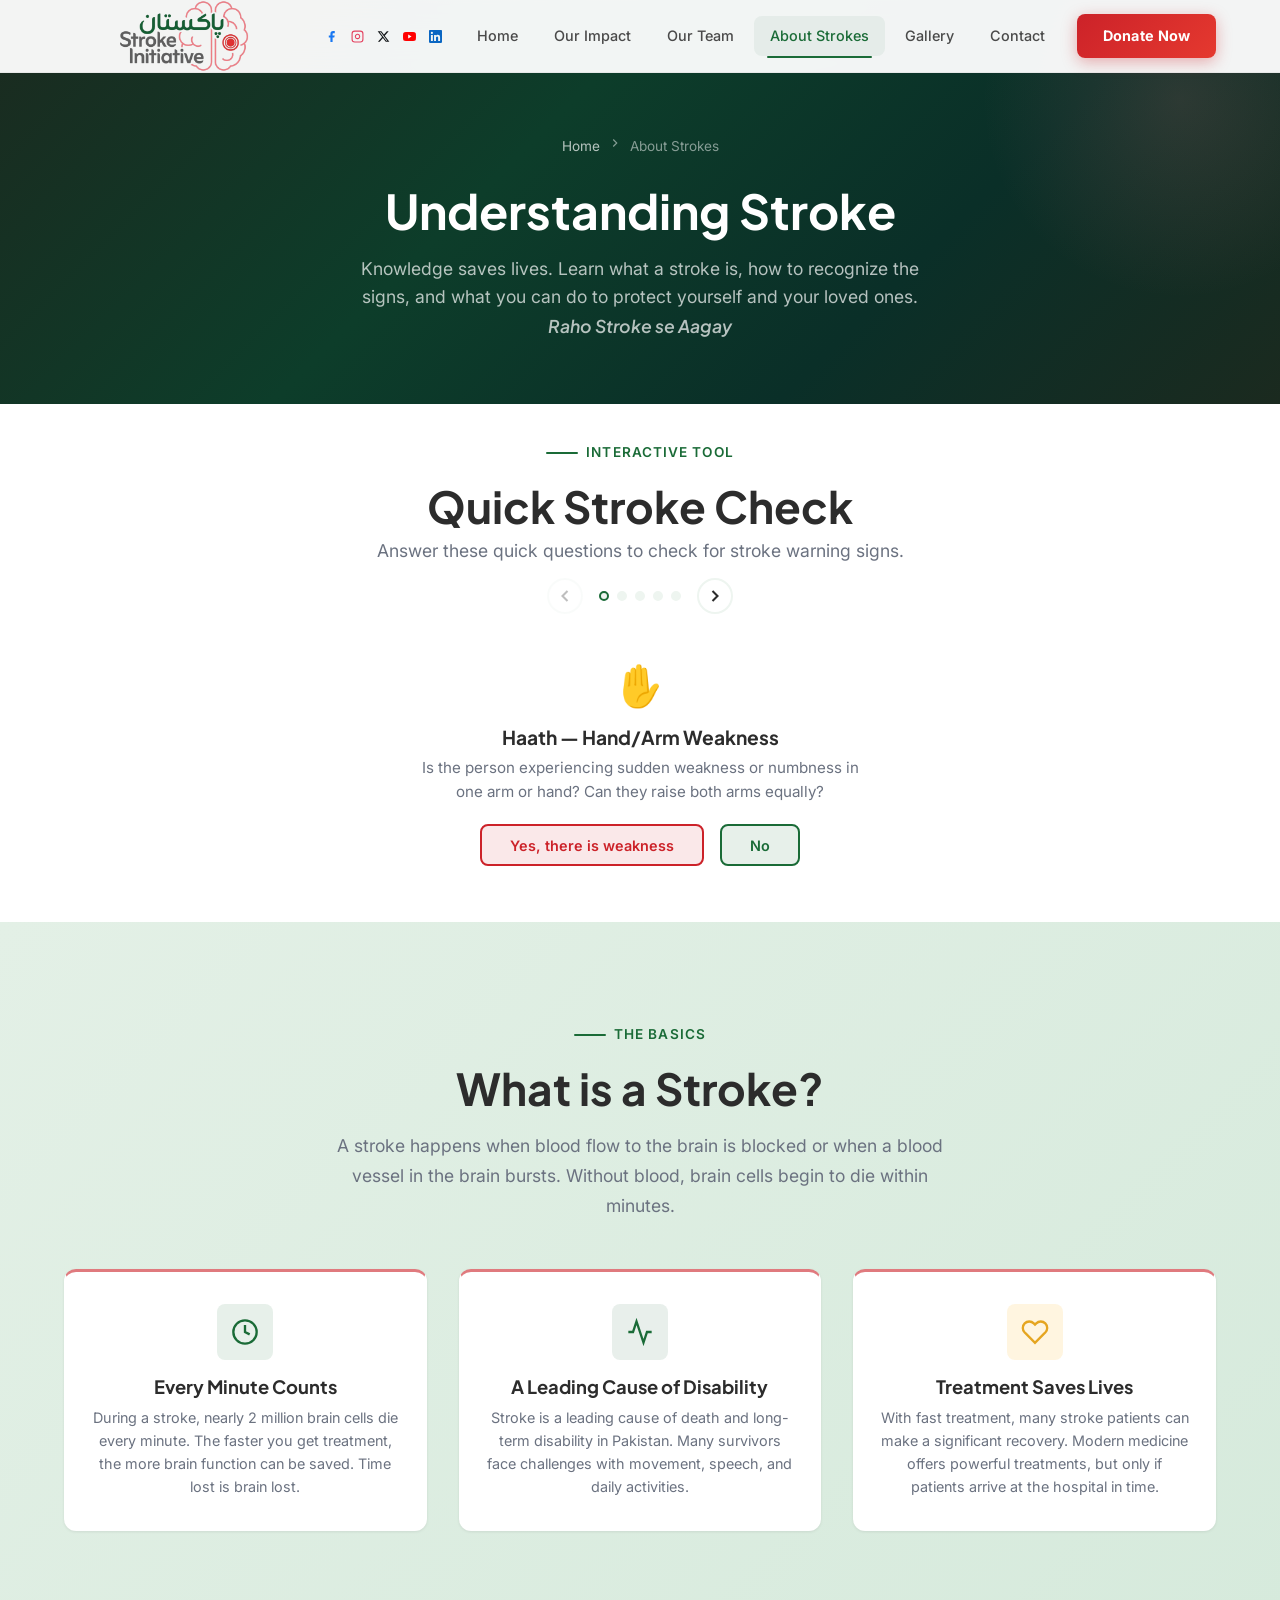
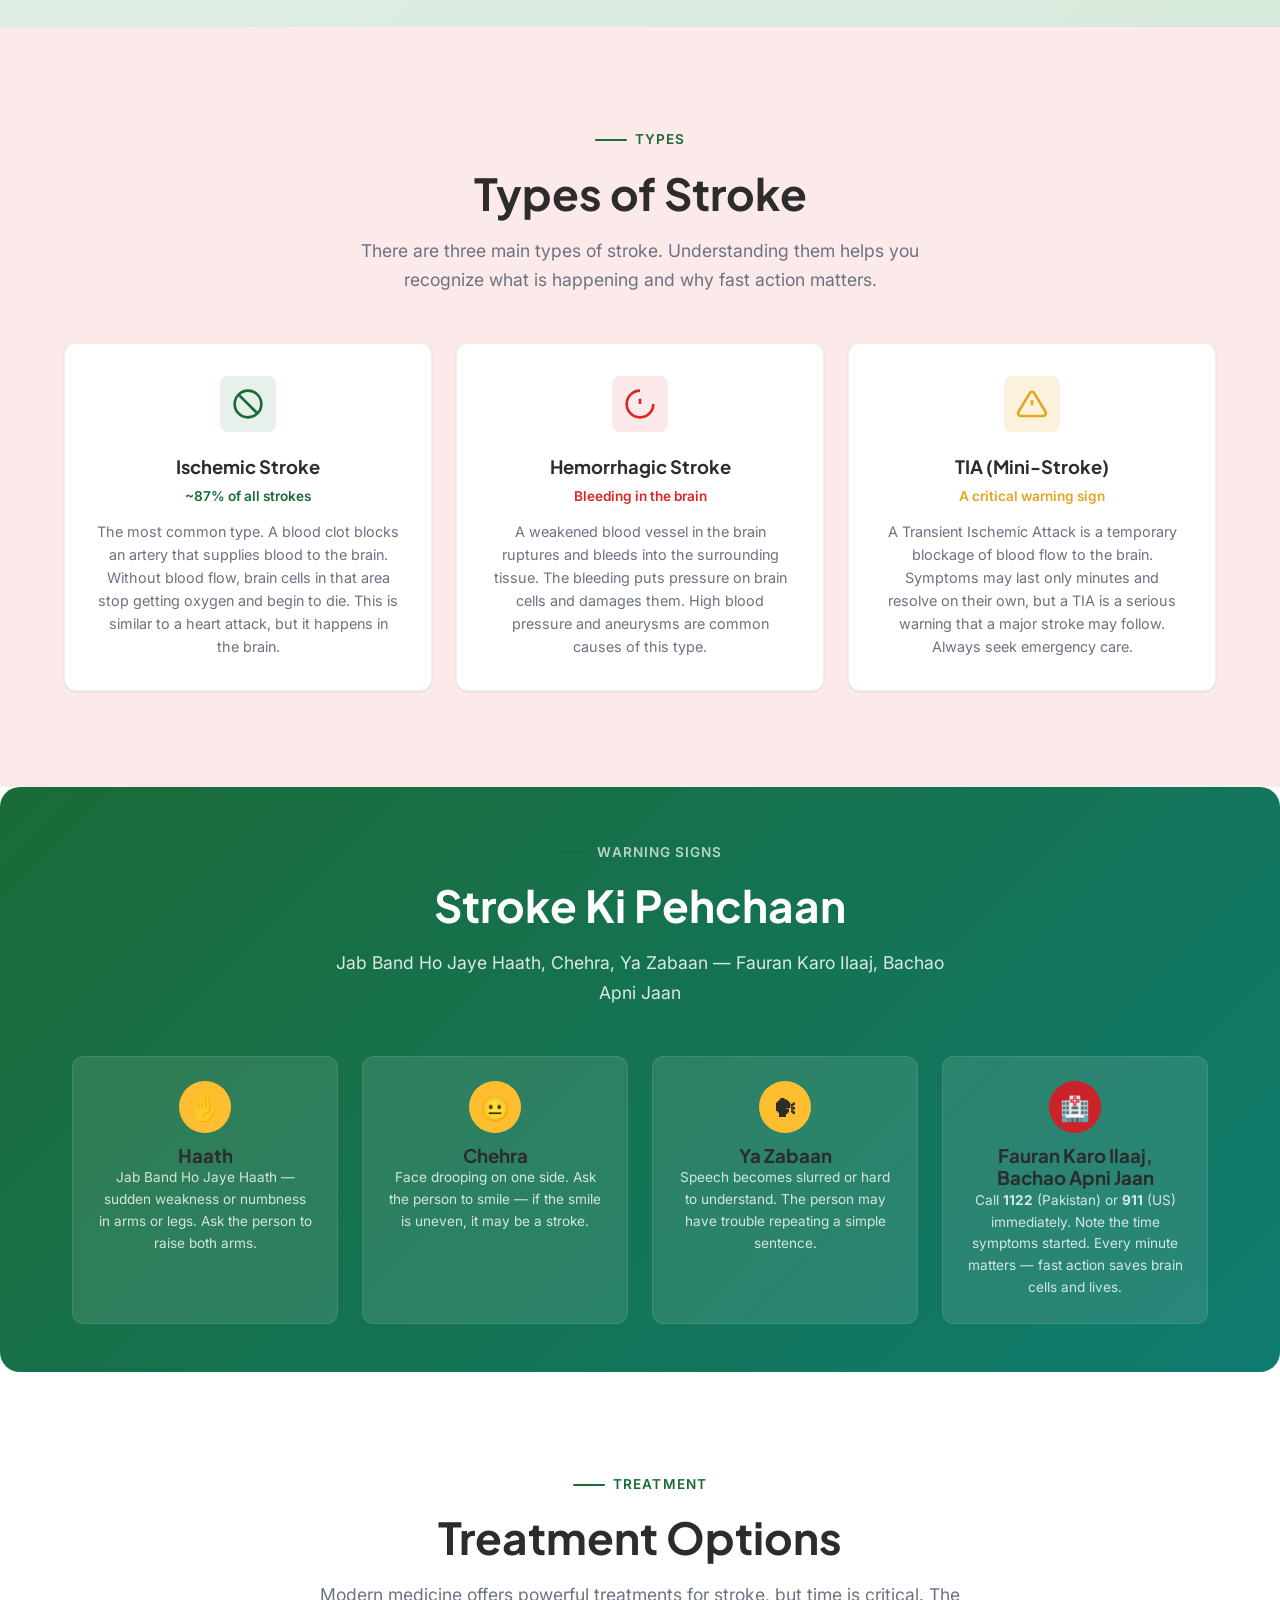
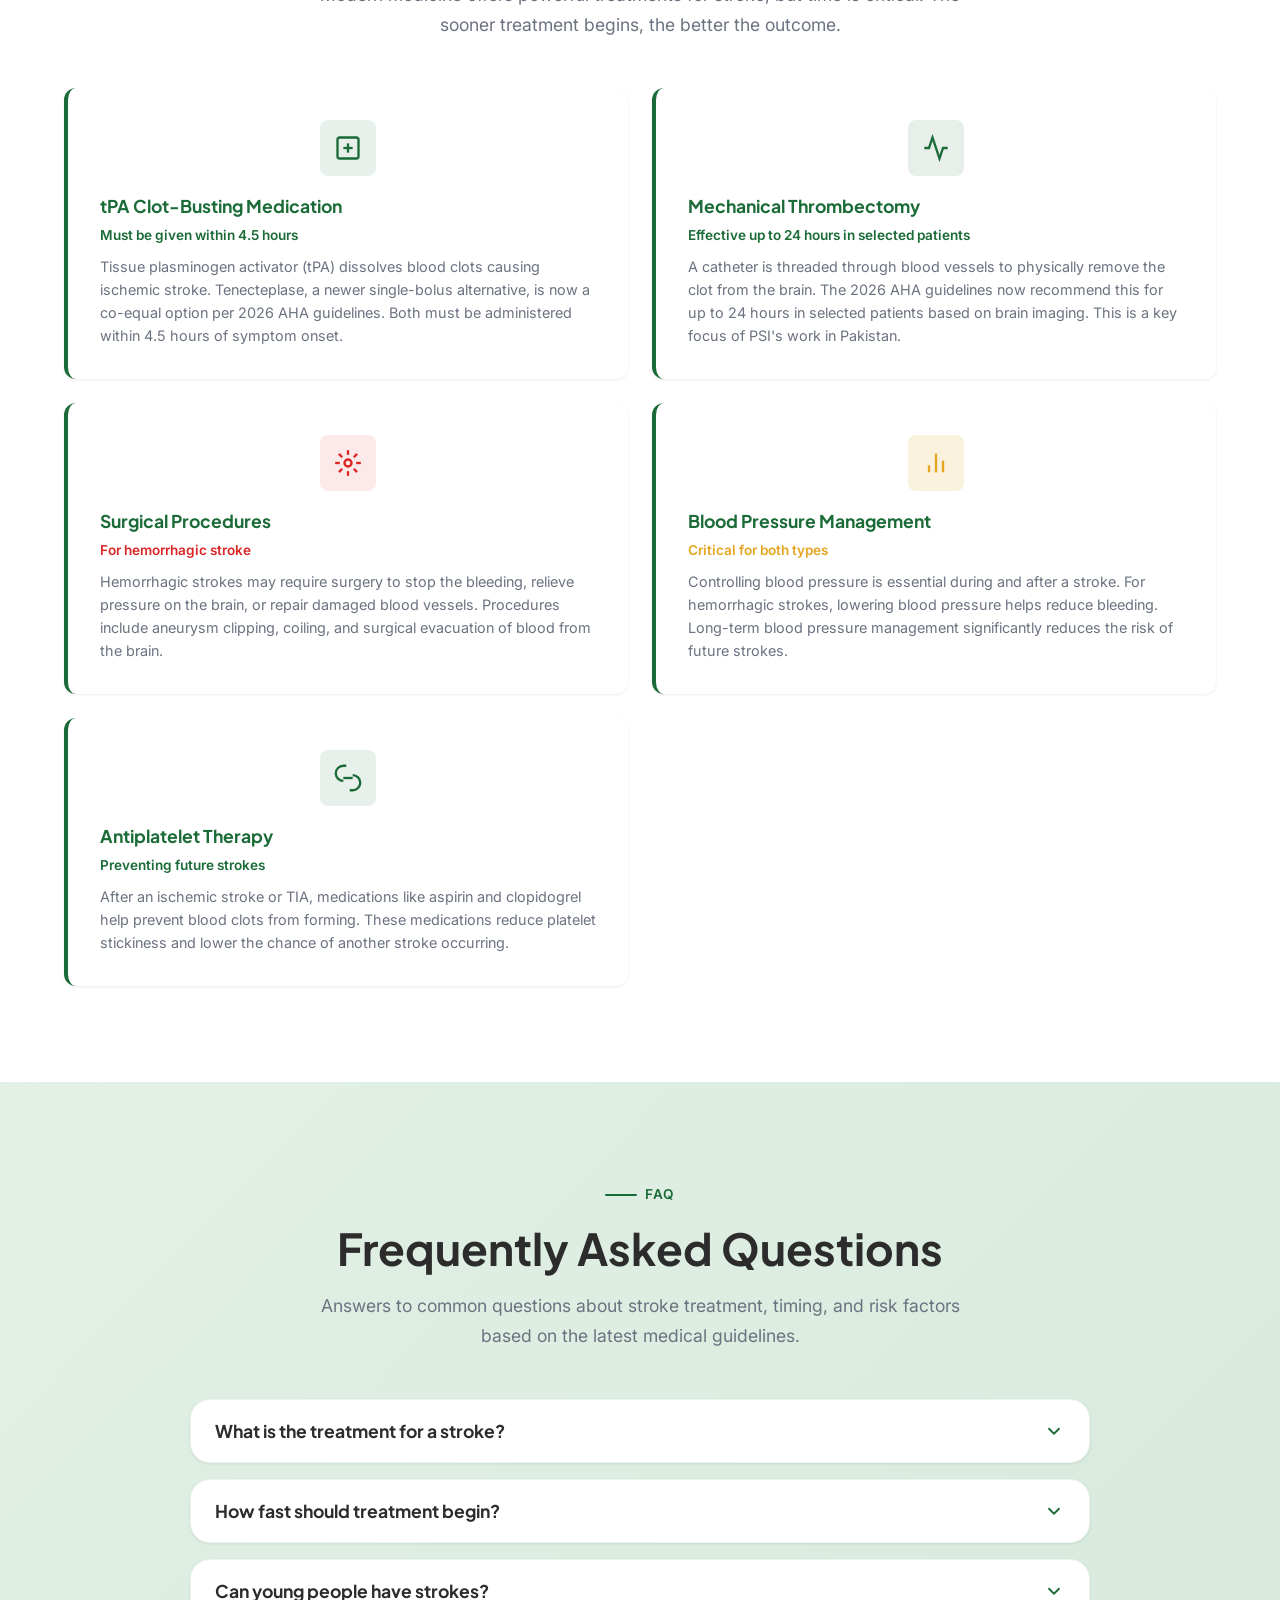
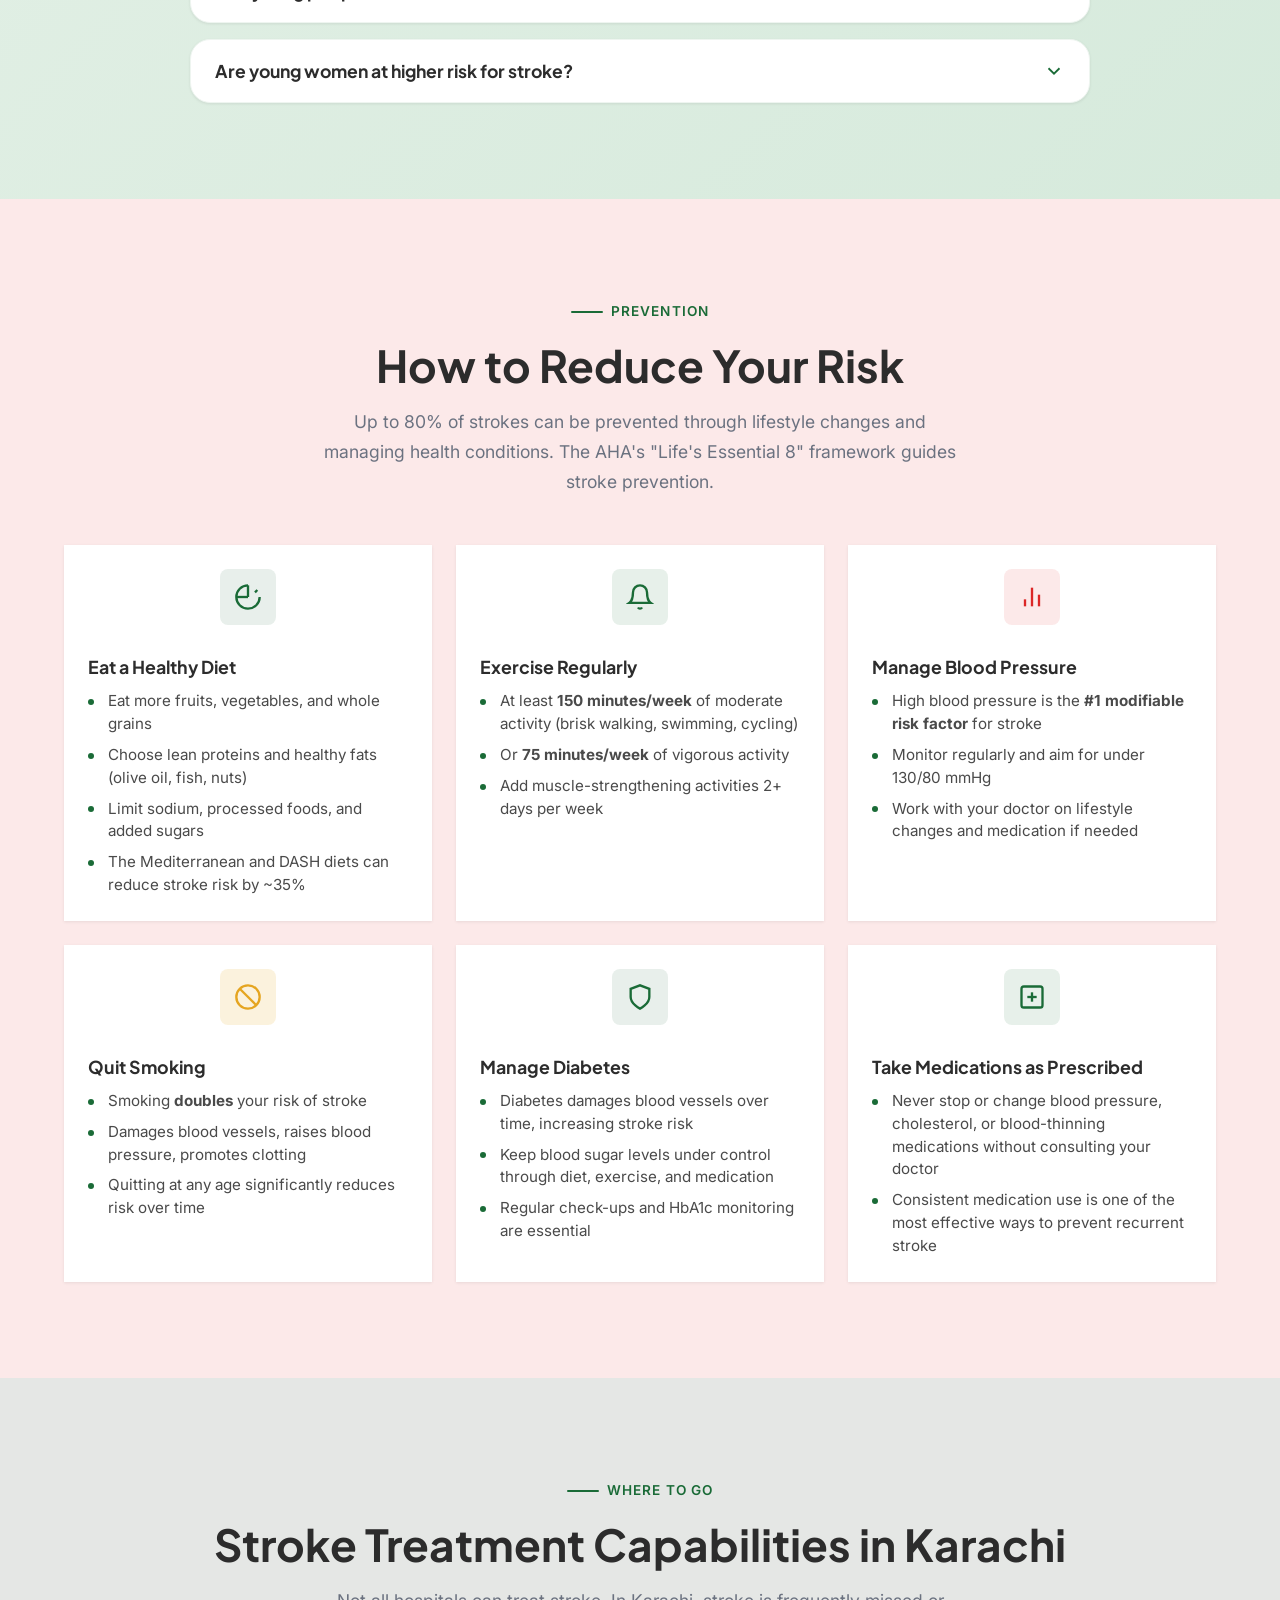
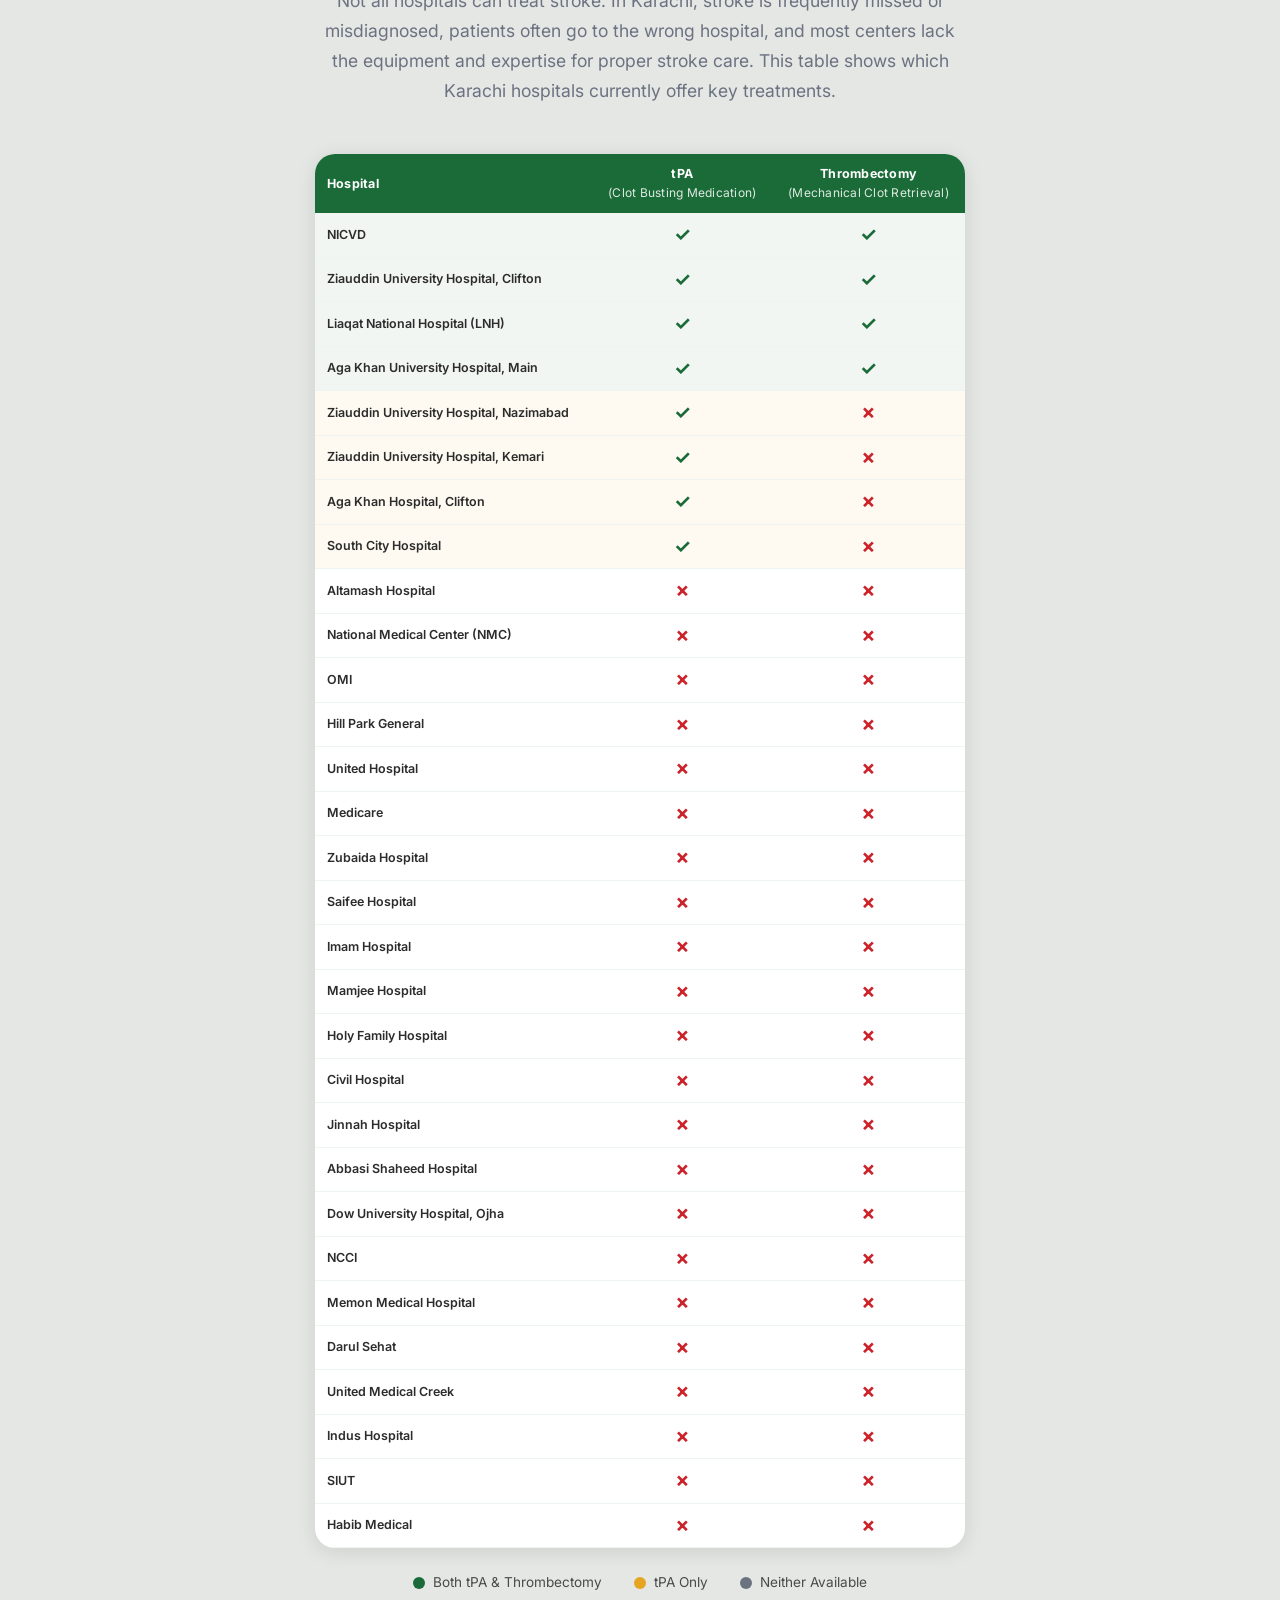
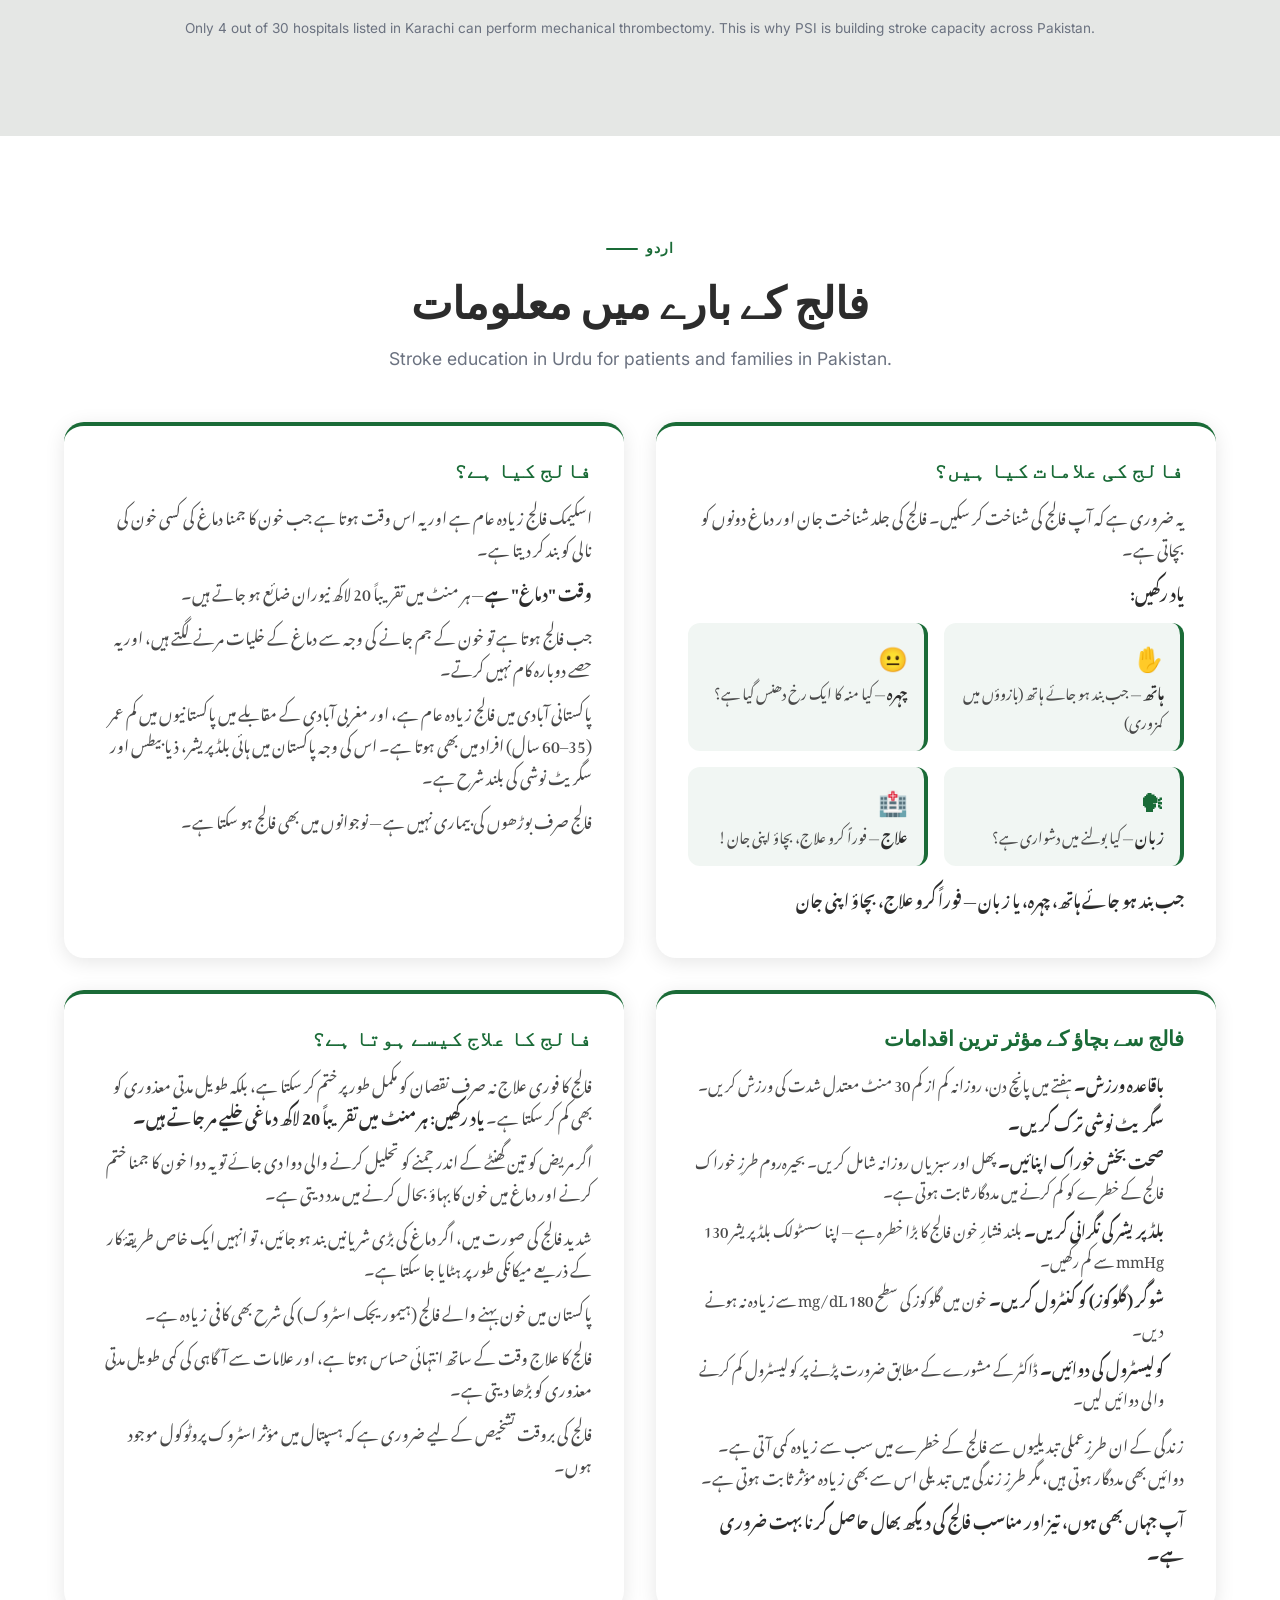
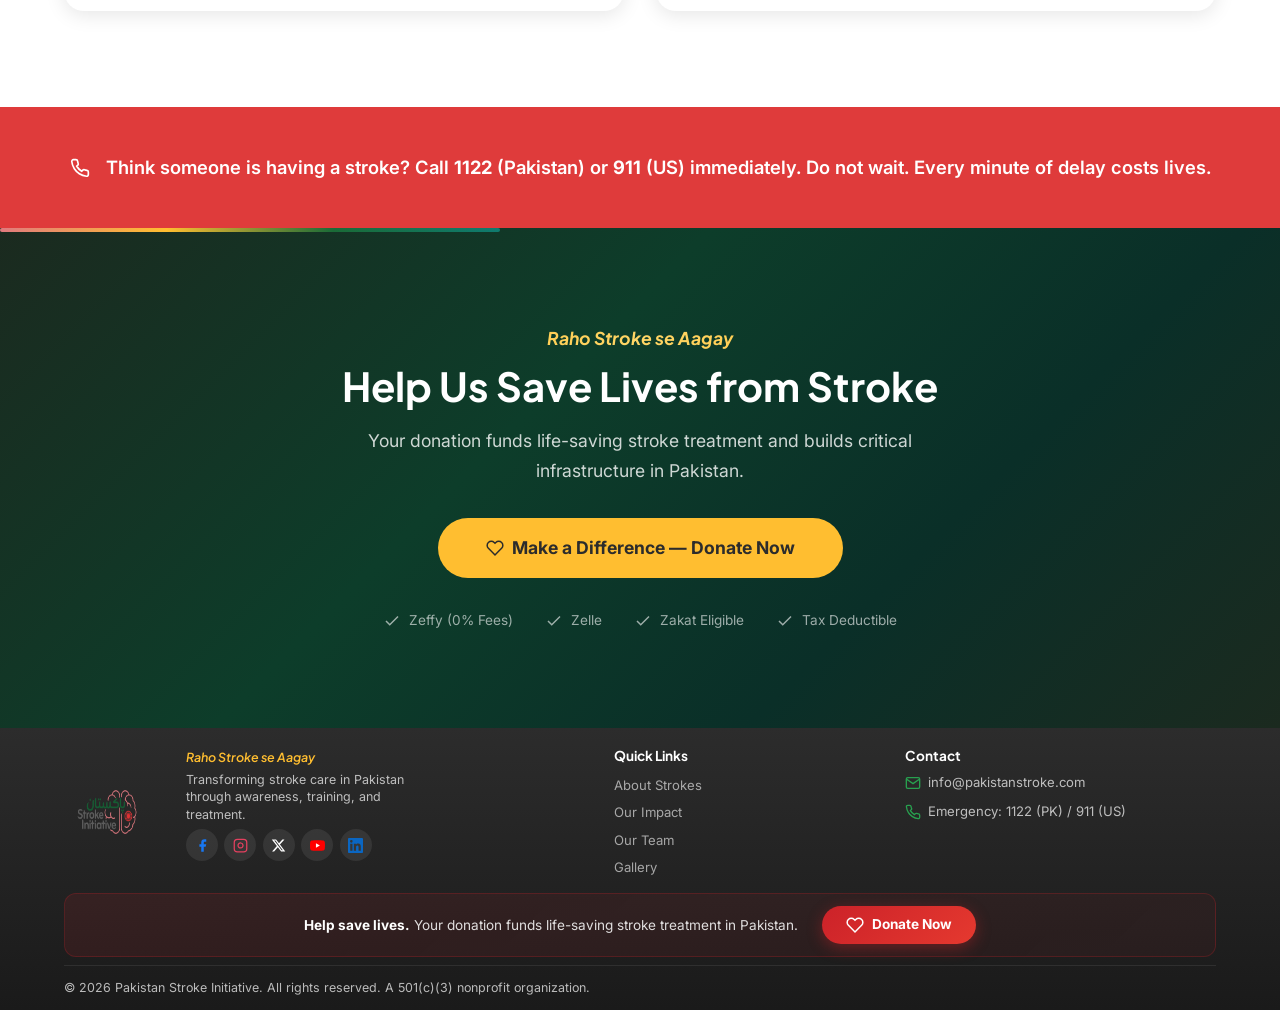
==== commit ceddb971: "Carousel stroke checker, sticky donate nav, compact footer, gallery fix - Rewrote Quick Stroke Check" ====
--- a/about-strokes.html
+++ b/about-strokes.html
@@ -129,61 +129,73 @@
         </div>
 
         <div class="symptom-checker fade-in">
-          <div class="checker-progress">
-            <div class="checker-dot active"></div>
-            <div class="checker-dot"></div>
-            <div class="checker-dot"></div>
-            <div class="checker-dot"></div>
-            <div class="checker-dot"></div>
-          </div>
-
-          <div class="checker-step">
-            <div class="checker-icon">&#x270B;</div>
-            <h3>Haath &mdash; Hand/Arm Weakness</h3>
-            <p>Is the person experiencing sudden weakness or numbness in one arm or hand? Can they raise both arms equally?</p>
-            <div class="checker-buttons">
-              <button class="checker-btn yes">Yes, there is weakness</button>
-              <button class="checker-btn no">No</button>
-            </div>
-          </div>
-
-          <div class="checker-step">
-            <div class="checker-icon">&#x1F610;</div>
-            <h3>Chehra &mdash; Face Drooping</h3>
-            <p>Is one side of the person's face drooping? Ask them to smile &mdash; is the smile uneven?</p>
-            <div class="checker-buttons">
-              <button class="checker-btn yes">Yes, face is drooping</button>
-              <button class="checker-btn no">No</button>
-            </div>
-          </div>
-
-          <div class="checker-step">
-            <div class="checker-icon">&#x1F5E3;</div>
-            <h3>Zabaan &mdash; Speech Difficulty</h3>
-            <p>Is their speech slurred or hard to understand? Can they repeat a simple sentence correctly?</p>
-            <div class="checker-buttons">
-              <button class="checker-btn yes">Yes, speech is affected</button>
-              <button class="checker-btn no">No</button>
-            </div>
-          </div>
-
-          <div class="checker-step">
-            <div class="checker-icon">&#x1F4AB;</div>
-            <h3>Sudden Vision Changes</h3>
-            <p>Is the person experiencing sudden blurred or double vision, or loss of vision in one or both eyes?</p>
-            <div class="checker-buttons">
-              <button class="checker-btn yes">Yes, vision is affected</button>
-              <button class="checker-btn no">No</button>
-            </div>
-          </div>
-
-          <div class="checker-step">
-            <div class="checker-icon">&#x1F4A5;</div>
-            <h3>Sudden Severe Headache</h3>
-            <p>Has the person developed a sudden, severe headache with no known cause?</p>
-            <div class="checker-buttons">
-              <button class="checker-btn yes">Yes, severe headache</button>
-              <button class="checker-btn no">No</button>
+          <!-- Carousel Navigation -->
+          <div class="checker-nav">
+            <button class="checker-arrow checker-prev" aria-label="Previous question" disabled>
+              <svg viewBox="0 0 24 24" fill="none" stroke="currentColor" stroke-width="2.5" width="20" height="20"><polyline points="15 18 9 12 15 6"/></svg>
+            </button>
+            <div class="checker-progress">
+              <div class="checker-dot active"></div>
+              <div class="checker-dot"></div>
+              <div class="checker-dot"></div>
+              <div class="checker-dot"></div>
+              <div class="checker-dot"></div>
+            </div>
+            <button class="checker-arrow checker-next" aria-label="Next question">
+              <svg viewBox="0 0 24 24" fill="none" stroke="currentColor" stroke-width="2.5" width="20" height="20"><polyline points="9 18 15 12 9 6"/></svg>
+            </button>
+          </div>
+
+          <!-- Carousel Track -->
+          <div class="checker-track">
+            <div class="checker-step active">
+              <div class="checker-icon">&#x270B;</div>
+              <h3>Haath &mdash; Hand/Arm Weakness</h3>
+              <p>Is the person experiencing sudden weakness or numbness in one arm or hand? Can they raise both arms equally?</p>
+              <div class="checker-buttons">
+                <button class="checker-btn yes">Yes, there is weakness</button>
+                <button class="checker-btn no">No</button>
+              </div>
+            </div>
+
+            <div class="checker-step">
+              <div class="checker-icon">&#x1F610;</div>
+              <h3>Chehra &mdash; Face Drooping</h3>
+              <p>Is one side of the person's face drooping? Ask them to smile &mdash; is the smile uneven?</p>
+              <div class="checker-buttons">
+                <button class="checker-btn yes">Yes, face is drooping</button>
+                <button class="checker-btn no">No</button>
+              </div>
+            </div>
+
+            <div class="checker-step">
+              <div class="checker-icon">&#x1F5E3;</div>
+              <h3>Zabaan &mdash; Speech Difficulty</h3>
+              <p>Is their speech slurred or hard to understand? Can they repeat a simple sentence correctly?</p>
+              <div class="checker-buttons">
+                <button class="checker-btn yes">Yes, speech is affected</button>
+                <button class="checker-btn no">No</button>
+              </div>
+            </div>
+
+            <div class="checker-step">
+              <div class="checker-icon">&#x1F4AB;</div>
+              <h3>Sudden Vision Changes</h3>
+              <p>Is the person experiencing sudden blurred or double vision, or loss of vision in one or both eyes?</p>
+              <div class="checker-buttons">
+                <button class="checker-btn yes">Yes, vision is affected</button>
+                <button class="checker-btn no">No</button>
+              </div>
+            </div>
+
+            <div class="checker-step">
+              <div class="checker-icon">&#x1F4A5;</div>
+              <h3>Sudden Severe Headache</h3>
+              <p>Has the person developed a sudden, severe headache with no known cause?</p>
+              <div class="checker-buttons">
+                <button class="checker-btn yes">Yes, severe headache</button>
+                <button class="checker-btn no">No</button>
+              </div>
             </div>
           </div>
 
@@ -790,9 +802,10 @@
           <a href="index.html" class="nav-logo">
             <img src="images/psi-logo.png" alt="Pakistan Stroke Initiative" style="height: 100px; width: auto;">
           </a>
-          <p class="footer-slogan">Raho Stroke se Aagay</p>
-          <p>Transforming stroke care in Pakistan through awareness, training, and treatment.</p>
-          <div class="footer-social">
+          <div class="footer-brand-text">
+            <p class="footer-slogan">Raho Stroke se Aagay</p>
+            <p>Transforming stroke care in Pakistan through awareness, training, and treatment.</p>
+            <div class="footer-social">
             <a href="https://www.facebook.com/pakistanstroke" target="_blank" rel="noopener noreferrer" aria-label="Facebook">
               <svg viewBox="0 0 24 24" fill="currentColor"><path d="M18 2h-3a5 5 0 0 0-5 5v3H7v4h3v8h4v-8h3l1-4h-4V7a1 1 0 0 1 1-1h3z"/></svg>
             </a>
@@ -808,6 +821,7 @@
             <a href="https://www.linkedin.com/company/pakistan-stroke-initiative" target="_blank" rel="noopener noreferrer" aria-label="LinkedIn">
               <svg viewBox="0 0 24 24" fill="currentColor"><path d="M20.447 20.452h-3.554v-5.569c0-1.328-.027-3.037-1.852-3.037-1.853 0-2.136 1.445-2.136 2.939v5.667H9.351V9h3.414v1.561h.046c.477-.9 1.637-1.85 3.37-1.85 3.601 0 4.267 2.37 4.267 5.455v6.286zM5.337 7.433a2.062 2.062 0 0 1-2.063-2.065 2.064 2.064 0 1 1 2.063 2.065zm1.782 13.019H3.555V9h3.564v11.452zM22.225 0H1.771C.792 0 0 .774 0 1.729v20.542C0 23.227.792 24 1.771 24h20.451C23.2 24 24 23.227 24 22.271V1.729C24 .774 23.2 0 22.222 0h.003z"/></svg>
             </a>
+            </div>
           </div>
         </div>
 
--- a/css/styles.css
+++ b/css/styles.css
@@ -1641,37 +1641,55 @@
 .footer {
   background: var(--dark);
   color: rgba(255,255,255,0.7);
-  padding: 1.5rem 0 1rem;
+  padding: 1.25rem 0 0.75rem;
 }
 
 .footer-grid {
   display: grid;
-  grid-template-columns: 2fr 1fr 1fr;
-  gap: 1.5rem;
-  margin-bottom: 1rem;
+  grid-template-columns: 2fr 1fr 1.2fr;
+  gap: 2rem;
+  margin-bottom: 0.75rem;
+  align-items: start;
+}
+
+.footer-brand {
+  display: flex;
+  align-items: center;
+  gap: 0.75rem;
+}
+
+.footer-brand .nav-logo {
+  display: block;
+  flex-shrink: 0;
+  width: 110px;
+  height: 95px;
+  overflow: hidden;
+  margin-bottom: 0;
 }
 
 .footer-brand .nav-logo img {
-  height: 220px !important;
+  height: 150px !important;
   width: auto;
-}
-
-.footer-brand .nav-logo {
-  display: inline-block;
-  margin-bottom: 0.25rem;
+  margin-top: -20px;
+  margin-left: -12px;
+}
+
+.footer-brand-text {
+  display: flex;
+  flex-direction: column;
 }
 
 .footer-brand p {
-  font-size: 0.82rem;
-  line-height: 1.5;
-  margin-top: 0.25rem;
-  max-width: 300px;
+  font-size: 0.78rem;
+  line-height: 1.4;
+  margin-top: 0.1rem;
+  max-width: 220px;
 }
 
 .footer-social {
   display: flex;
-  gap: 0.5rem;
-  margin-top: 0.75rem;
+  gap: 0.4rem;
+  margin-top: 0.4rem;
 }
 
 .footer-social a {
@@ -1742,7 +1760,7 @@
   justify-content: center;
   gap: 1.5rem;
   padding: 0.75rem 1.5rem;
-  margin-bottom: 1rem;
+  margin-bottom: 0.5rem;
   background: linear-gradient(135deg, rgba(204, 34, 41, 0.12) 0%, rgba(204, 34, 41, 0.06) 100%);
   border: 1px solid rgba(204, 34, 41, 0.25);
   border-radius: var(--radius-md);
@@ -1792,13 +1810,6 @@
   color: var(--white);
 }
 
-@media (max-width: 900px) {
-  .footer-grid {
-    grid-template-columns: 1fr 1fr;
-    gap: 1.5rem;
-  }
-}
-
 @media (max-width: 600px) {
   .footer {
     padding: 1.25rem 0 0.75rem;
@@ -1812,10 +1823,24 @@
   .footer-brand {
     grid-column: 1 / -1;
     text-align: center;
+    flex-direction: column;
+    gap: 0.25rem;
+  }
+
+  .footer-brand .nav-logo {
+    width: 120px;
+    height: 100px;
+    margin: 0 auto;
   }
 
   .footer-brand .nav-logo img {
     height: 160px !important;
+    margin-top: -22px;
+    margin-left: -14px;
+  }
+
+  .footer-brand-text {
+    align-items: center;
   }
 
   .footer-brand p {
@@ -2580,6 +2605,80 @@
   margin: 0 auto;
 }
 
+/* Donate Sticky Navigation */
+.donate-sticky-nav {
+  background: var(--white);
+  border-bottom: 1px solid var(--light-gray);
+  padding: 0;
+  position: sticky;
+  top: 72px;
+  z-index: 90;
+  transition: box-shadow 0.3s ease;
+}
+
+.donate-sticky-nav.stuck {
+  box-shadow: 0 2px 12px rgba(0,0,0,0.08);
+}
+
+.donate-sticky-nav .container {
+  padding-top: 0;
+  padding-bottom: 0;
+}
+
+.donate-nav-links {
+  display: flex;
+  justify-content: center;
+  gap: 0;
+}
+
+.donate-nav-link {
+  display: flex;
+  align-items: center;
+  gap: 0.4rem;
+  padding: 0.85rem 1.25rem;
+  font-size: 0.85rem;
+  font-weight: 600;
+  color: var(--gray);
+  text-decoration: none;
+  border-bottom: 3px solid transparent;
+  transition: var(--transition);
+  white-space: nowrap;
+}
+
+.donate-nav-link:hover {
+  color: var(--green);
+  background: rgba(26,107,55,0.04);
+}
+
+.donate-nav-link.active {
+  color: var(--green);
+  border-bottom-color: var(--green);
+}
+
+.donate-nav-link svg {
+  flex-shrink: 0;
+}
+
+@media (max-width: 768px) {
+  .donate-nav-links {
+    overflow-x: auto;
+    -webkit-overflow-scrolling: touch;
+    scrollbar-width: none;
+  }
+  .donate-nav-links::-webkit-scrollbar {
+    display: none;
+  }
+  .donate-nav-link {
+    padding: 0.7rem 0.9rem;
+    font-size: 0.78rem;
+    gap: 0.3rem;
+  }
+  .donate-nav-link svg {
+    width: 14px;
+    height: 14px;
+  }
+}
+
 .donate-content {
   max-width: 800px;
   margin: 0 auto;
@@ -3202,10 +3301,10 @@
   font-family: var(--font-heading);
   font-style: italic;
   font-weight: 600;
-  font-size: 0.95rem;
+  font-size: 0.85rem;
   color: var(--gold);
-  margin-top: 0.25rem;
-  margin-bottom: 0.5rem;
+  margin-top: 0;
+  margin-bottom: 0.15rem;
 }
 
 .page-header-slogan {
@@ -3466,103 +3565,48 @@
 .symptom-checker {
   max-width: 600px;
   margin: 0 auto;
-}
-
-.checker-step {
-  display: flex;
-  flex-direction: column;
-  align-items: center;
-  text-align: center;
-  padding: 1rem 1rem 1.25rem;
-  border-bottom: 1px solid var(--light-gray);
+  position: relative;
+}
+
+/* Carousel Navigation */
+.checker-nav {
+  display: flex;
+  align-items: center;
+  justify-content: center;
+  gap: 1rem;
+  margin-bottom: 1rem;
+}
+
+.checker-arrow {
+  width: 36px;
+  height: 36px;
+  border-radius: 50%;
+  border: 2px solid var(--light-gray);
+  background: var(--white);
+  cursor: pointer;
+  display: flex;
+  align-items: center;
+  justify-content: center;
+  color: var(--dark);
   transition: var(--transition);
-}
-
-.checker-step:last-of-type {
-  border-bottom: none;
-}
-
-.checker-step.answered {
-  opacity: 0.5;
-}
-
-.checker-step.answered .checker-buttons {
-  pointer-events: none;
-}
-
-.checker-step .checker-icon {
-  font-size: 1.8rem;
-  margin-bottom: 0.3rem;
-}
-
-.checker-step h3 {
-  font-size: 1.1rem;
-  margin-bottom: 0.2rem;
-  color: var(--dark);
-}
-
-.checker-step p {
-  font-size: 0.9rem;
-  color: var(--gray);
-  margin-bottom: 0.75rem;
-  max-width: 450px;
-}
-
-.checker-buttons {
-  display: flex;
-  gap: 0.75rem;
-}
-
-.checker-btn {
-  padding: 0.5rem 1.25rem;
-  border-radius: var(--radius-sm);
-  font-weight: 600;
-  font-size: 0.85rem;
-  cursor: pointer;
-  border: 2px solid;
-  transition: var(--transition);
-  font-family: var(--font-primary);
-}
-
-.checker-btn.yes {
-  background: rgba(204,34,41,0.1);
-  border-color: var(--red);
-  color: var(--red);
-}
-
-.checker-btn.yes:hover {
-  background: var(--red);
-  color: var(--white);
-}
-
-.checker-btn.no {
-  background: rgba(26,107,55,0.1);
+  flex-shrink: 0;
+}
+
+.checker-arrow:hover:not(:disabled) {
   border-color: var(--green);
   color: var(--green);
-}
-
-.checker-btn.no:hover {
-  background: var(--green);
-  color: var(--white);
-}
-
-.checker-btn.selected {
-  color: var(--white);
-}
-
-.checker-btn.yes.selected {
-  background: var(--red);
-}
-
-.checker-btn.no.selected {
-  background: var(--green);
+  background: rgba(26,107,55,0.05);
+}
+
+.checker-arrow:disabled {
+  opacity: 0.3;
+  cursor: not-allowed;
 }
 
 .checker-progress {
   display: flex;
   gap: 0.5rem;
   justify-content: center;
-  margin-bottom: 0.5rem;
 }
 
 .checker-dot {
@@ -3572,11 +3616,17 @@
   background: var(--light-gray);
   border: 2px solid var(--light-gray);
   transition: var(--transition);
+  cursor: pointer;
 }
 
 .checker-dot.active {
   background: var(--green);
   border-color: var(--green);
+  transform: scale(1.2);
+}
+
+.checker-dot.current {
+  border-color: var(--green);
 }
 
 .checker-dot.danger {
@@ -3584,9 +3634,120 @@
   border-color: var(--red);
 }
 
+/* Carousel Track */
+.checker-track {
+  overflow: hidden;
+  position: relative;
+}
+
+.checker-step {
+  display: none;
+  flex-direction: column;
+  align-items: center;
+  text-align: center;
+  padding: 1.5rem 1.5rem 2rem;
+  animation: checkerFadeIn 0.35s ease;
+}
+
+.checker-step.active {
+  display: flex;
+}
+
+@keyframes checkerFadeIn {
+  from { opacity: 0; transform: translateX(30px); }
+  to { opacity: 1; transform: translateX(0); }
+}
+
+@keyframes checkerFadeInReverse {
+  from { opacity: 0; transform: translateX(-30px); }
+  to { opacity: 1; transform: translateX(0); }
+}
+
+.checker-step.slide-left {
+  animation: checkerFadeIn 0.35s ease;
+}
+
+.checker-step.slide-right {
+  animation: checkerFadeInReverse 0.35s ease;
+}
+
+.checker-step.answered .checker-buttons {
+  pointer-events: none;
+}
+
+.checker-step .checker-icon {
+  font-size: 2.5rem;
+  margin-bottom: 0.5rem;
+}
+
+.checker-step h3 {
+  font-size: 1.2rem;
+  margin-bottom: 0.4rem;
+  color: var(--dark);
+}
+
+.checker-step p {
+  font-size: 0.95rem;
+  color: var(--gray);
+  margin-bottom: 1.25rem;
+  max-width: 450px;
+}
+
+.checker-buttons {
+  display: flex;
+  gap: 1rem;
+}
+
+.checker-btn {
+  padding: 0.65rem 1.75rem;
+  border-radius: var(--radius-sm);
+  font-weight: 600;
+  font-size: 0.9rem;
+  cursor: pointer;
+  border: 2px solid;
+  transition: var(--transition);
+  font-family: var(--font-primary);
+}
+
+.checker-btn.yes {
+  background: rgba(204,34,41,0.1);
+  border-color: var(--red);
+  color: var(--red);
+}
+
+.checker-btn.yes:hover {
+  background: var(--red);
+  color: var(--white);
+}
+
+.checker-btn.no {
+  background: rgba(26,107,55,0.1);
+  border-color: var(--green);
+  color: var(--green);
+}
+
+.checker-btn.no:hover {
+  background: var(--green);
+  color: var(--white);
+}
+
+.checker-btn.selected {
+  color: var(--white);
+  pointer-events: none;
+}
+
+.checker-btn.yes.selected {
+  background: var(--red);
+}
+
+.checker-btn.no.selected {
+  background: var(--green);
+}
+
 .checker-result {
   text-align: center;
   padding: 2rem;
+  animation: checkerFadeIn 0.4s ease;
 }
 
 .checker-result.emergency {
@@ -3612,6 +3773,22 @@
   font-size: 1rem;
   color: var(--gray);
   margin-bottom: 1rem;
+}
+
+@media (max-width: 600px) {
+  .checker-step {
+    padding: 1rem 0.5rem 1.5rem;
+  }
+  .checker-step .checker-icon {
+    font-size: 2rem;
+  }
+  .checker-step h3 {
+    font-size: 1.05rem;
+  }
+  .checker-btn {
+    padding: 0.55rem 1.25rem;
+    font-size: 0.82rem;
+  }
 }
 
 /* ============================================
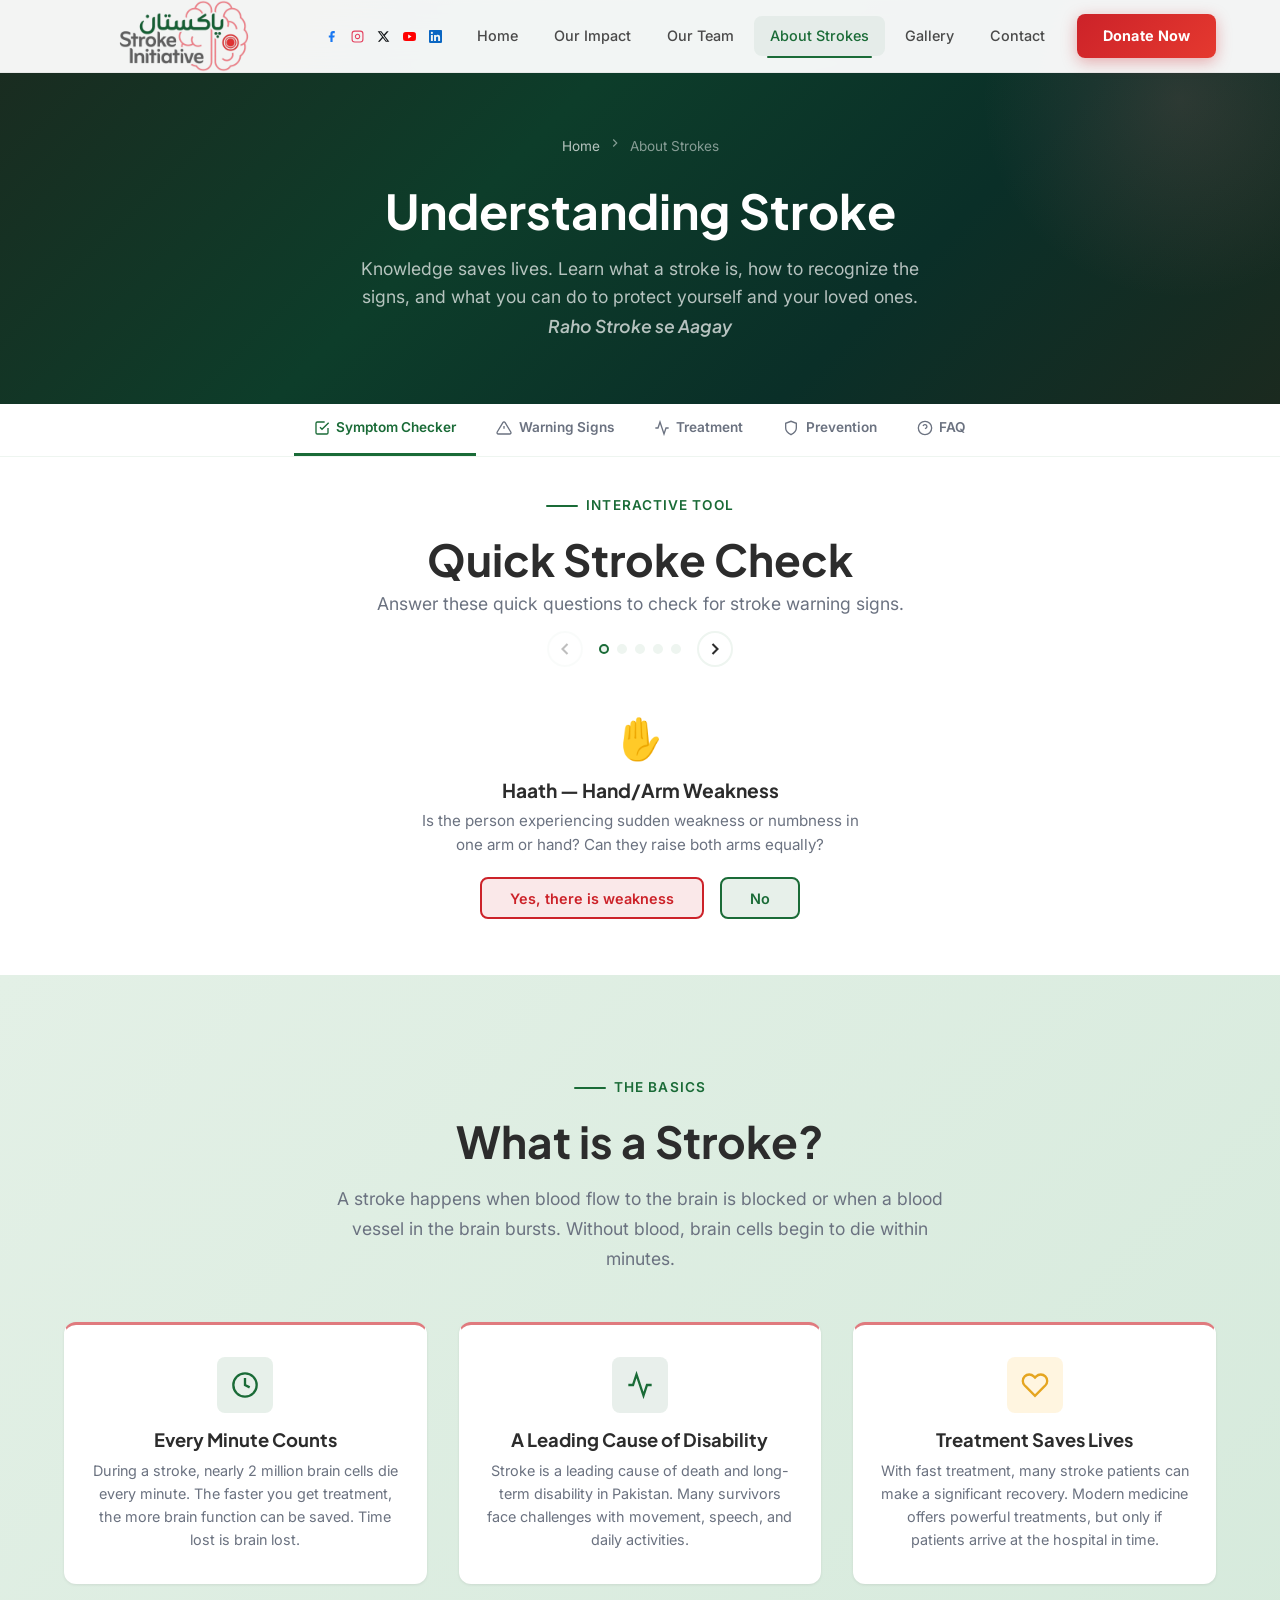
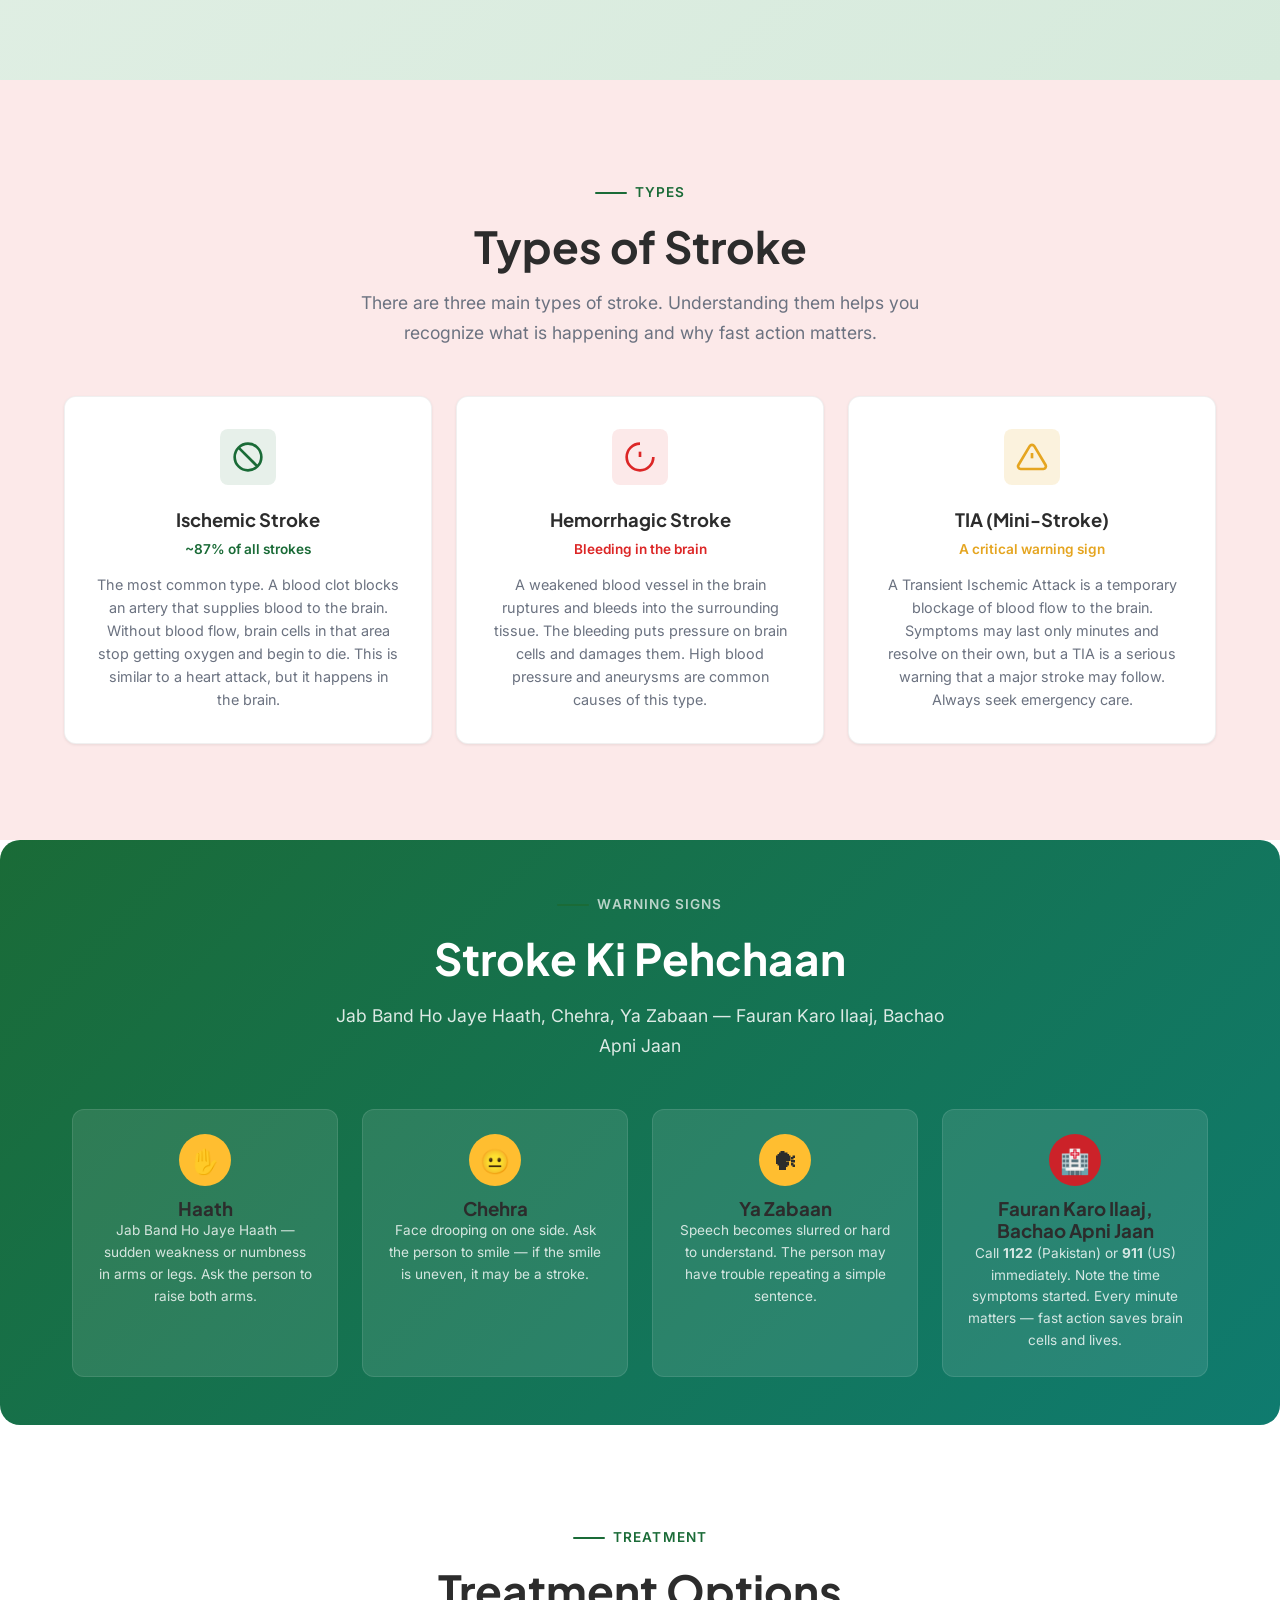
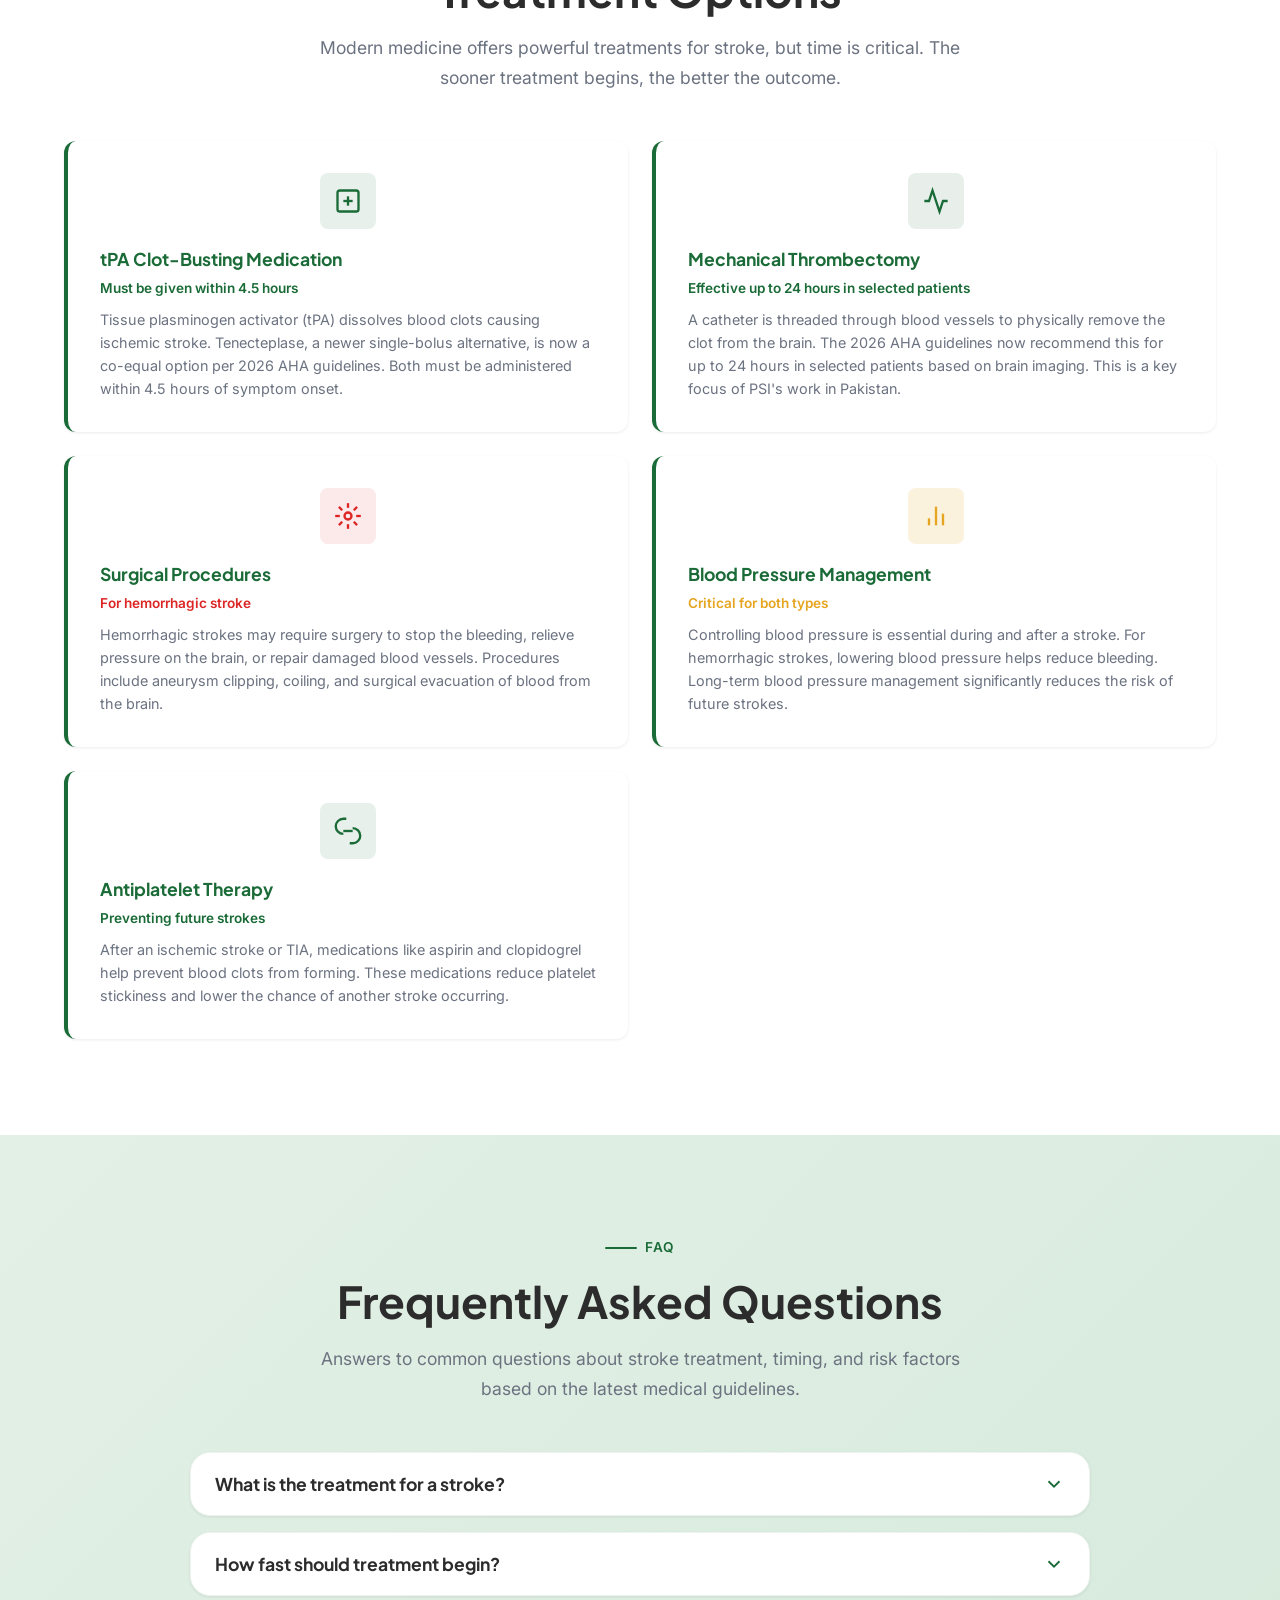
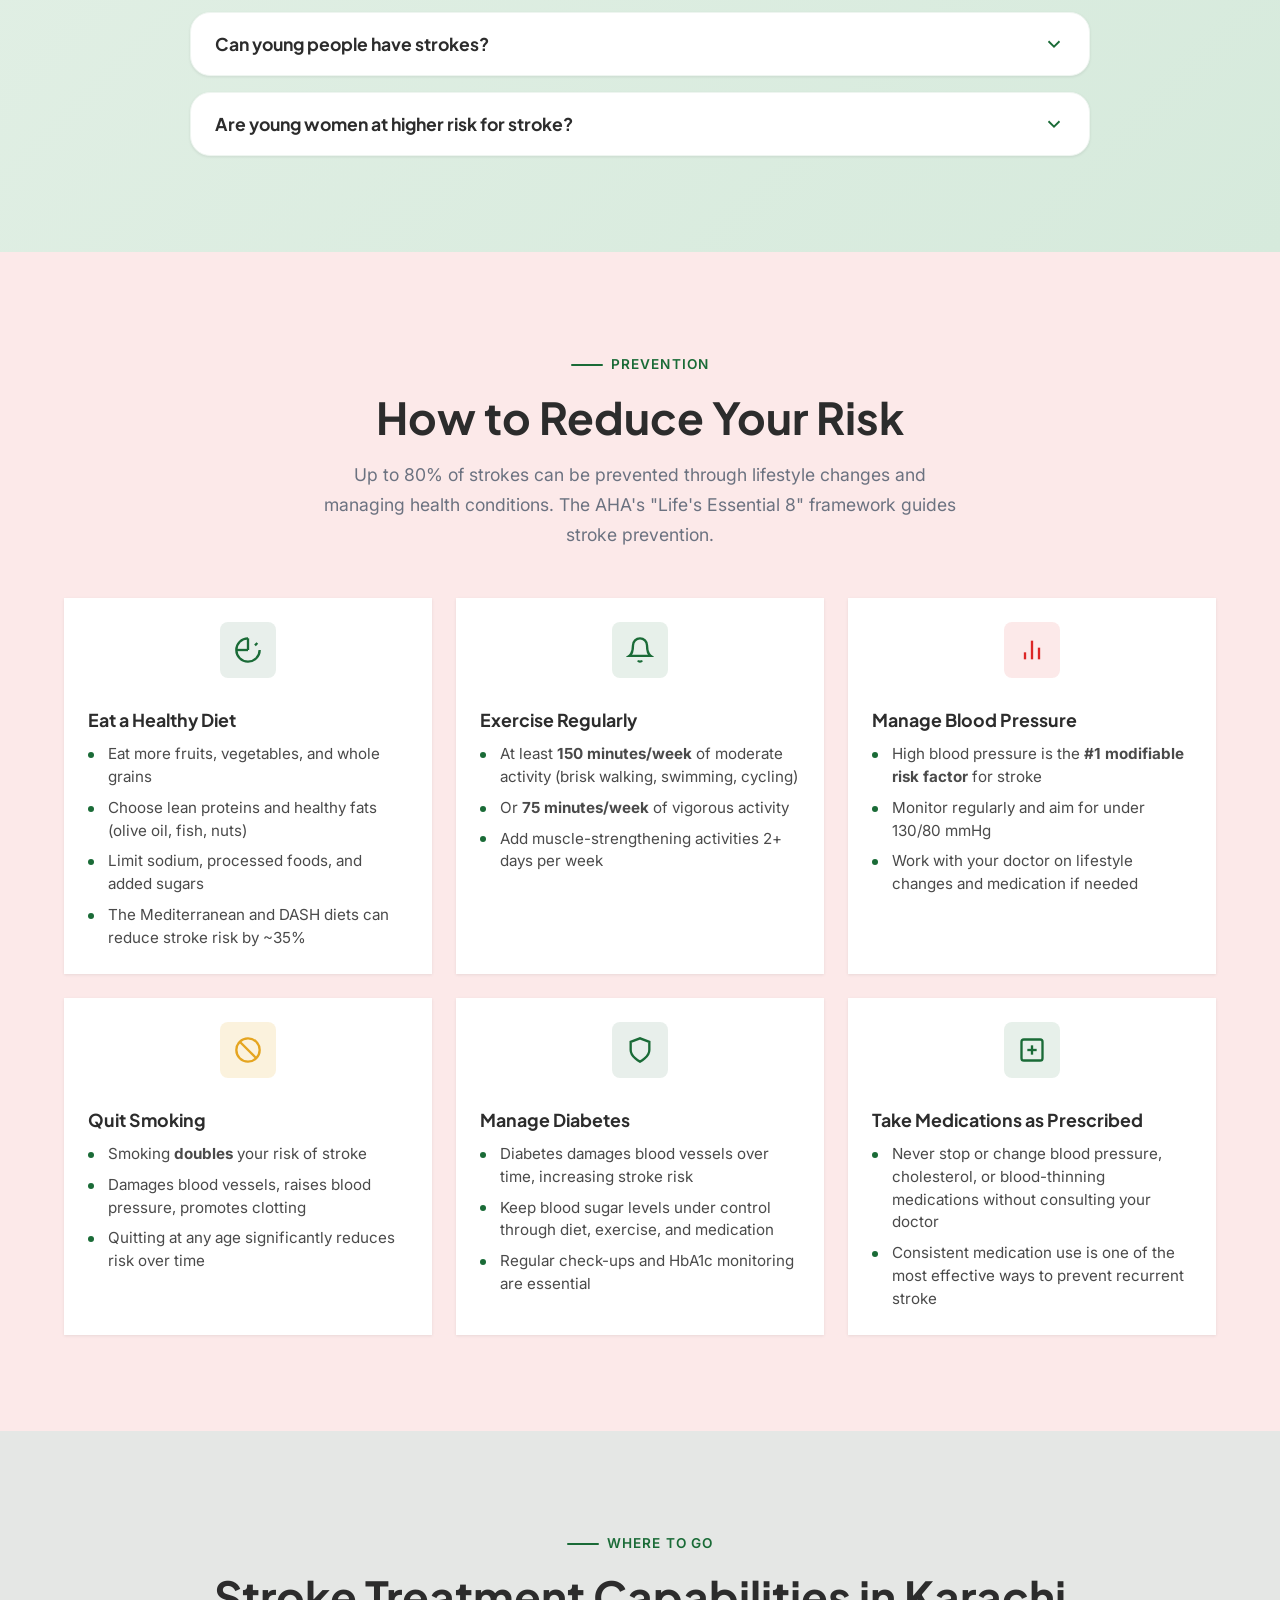
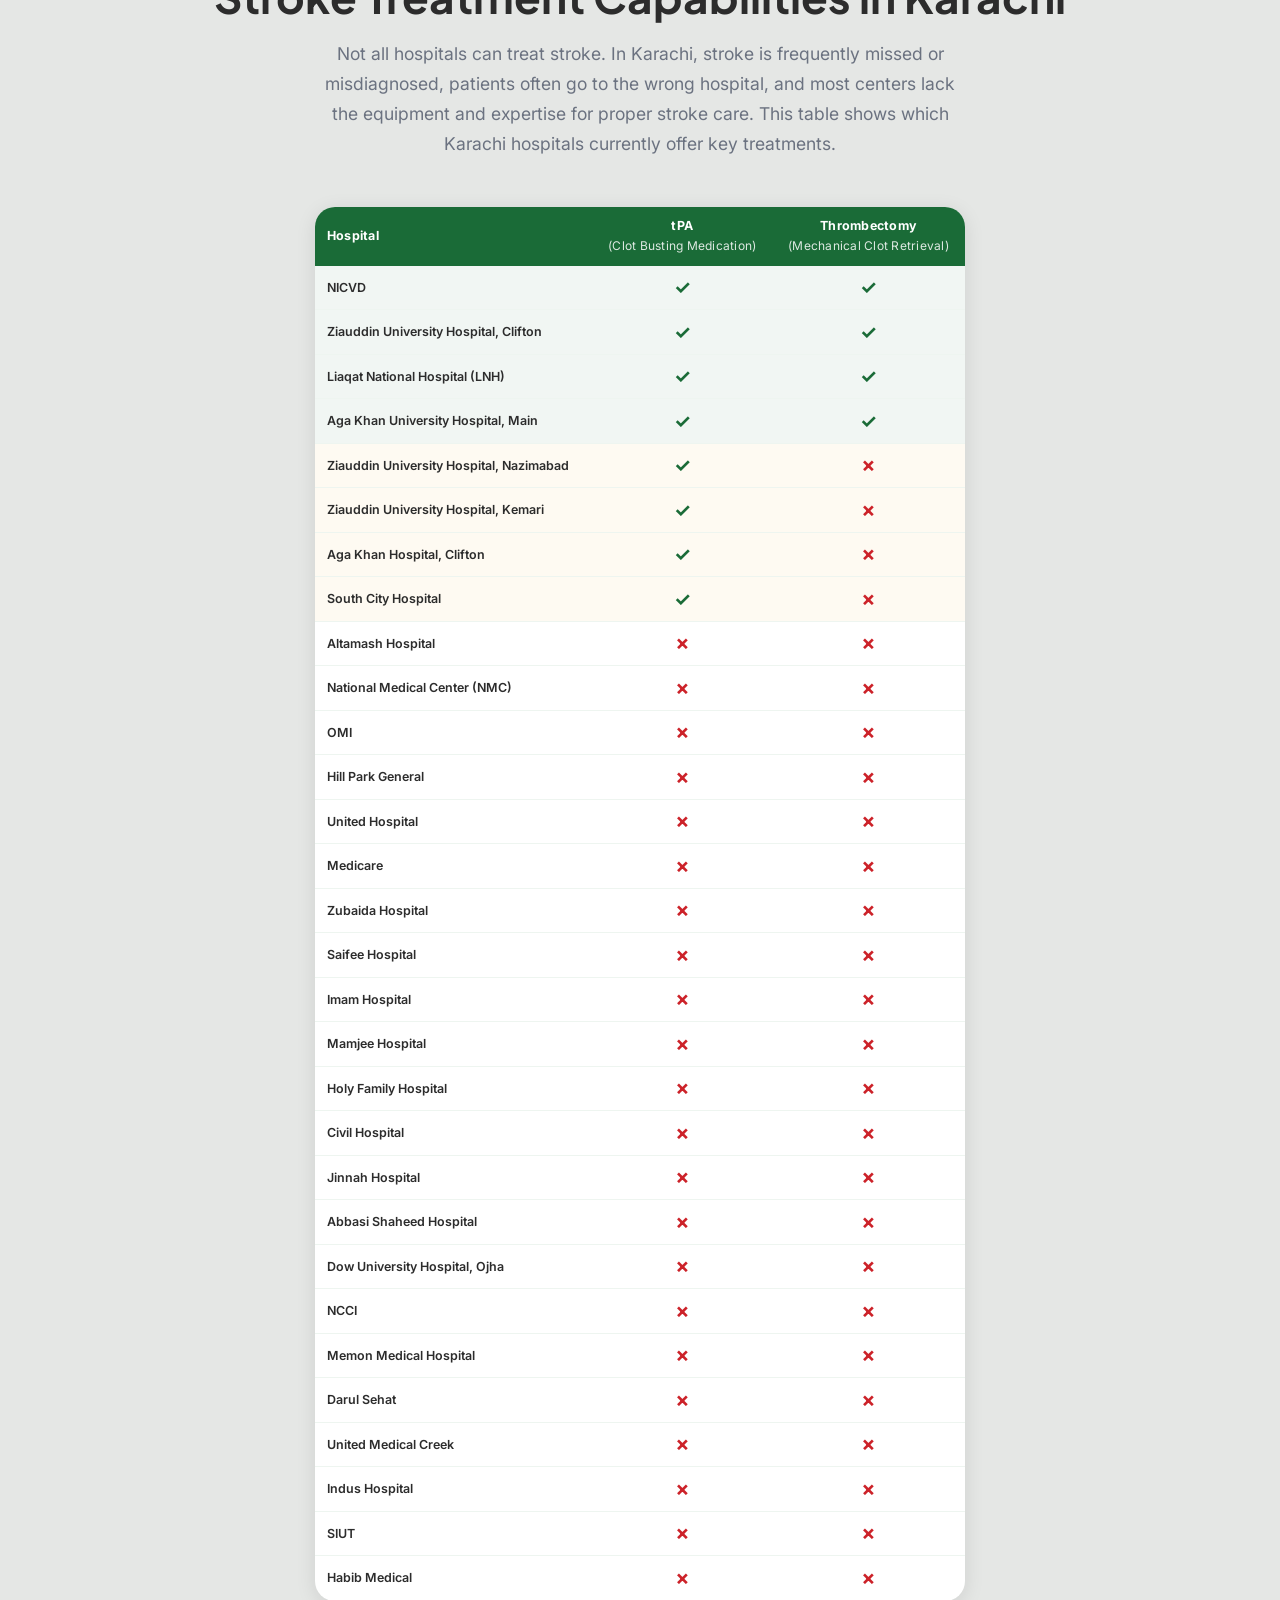
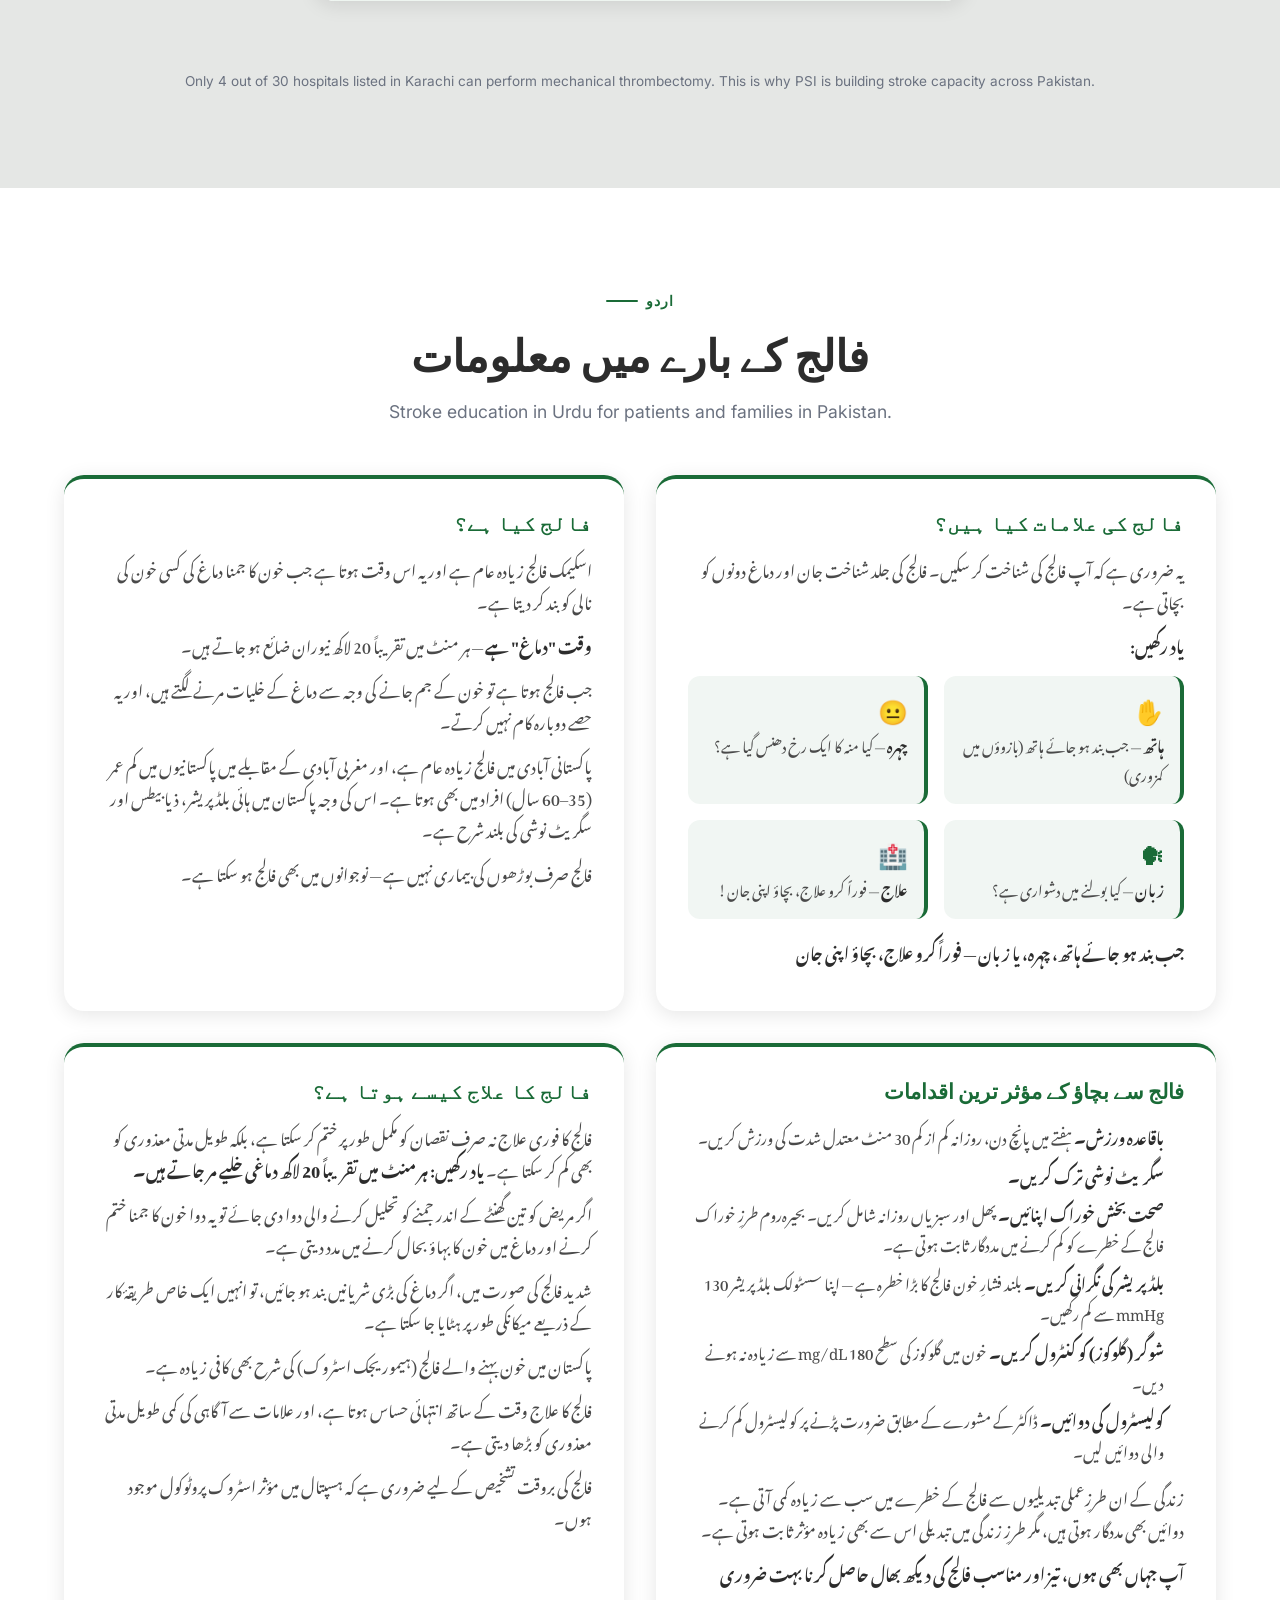
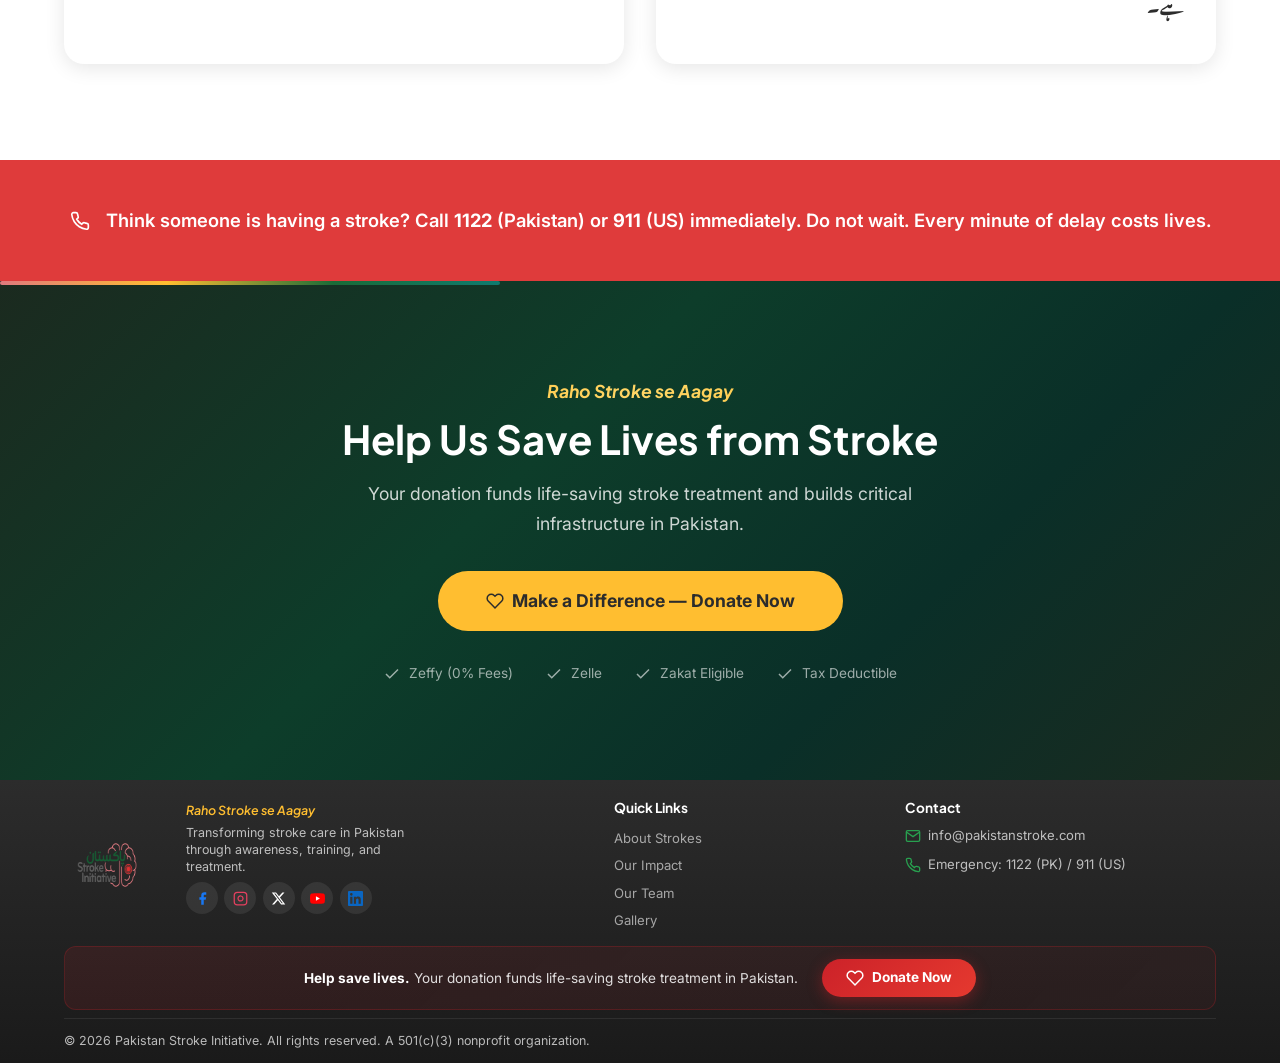
==== commit 22afd67a: "Add SEO optimization, image compression, sticky navigation, and branding assets - Add Open Graph, Tw" ====
--- a/about-strokes.html
+++ b/about-strokes.html
@@ -12,6 +12,24 @@
   <meta property="og:description" content="Learn about stroke types, warning signs, treatment options, and how to prevent strokes. Every minute counts.">
   <meta property="og:type" content="website">
   <meta property="og:url" content="https://pakistanstroke.com/about-strokes.html">
+  <meta property="og:image" content="https://pakistanstroke.com/images/psi-og-image.png">
+  <meta property="og:image:width" content="1200">
+  <meta property="og:image:height" content="630">
+  <meta property="og:site_name" content="Pakistan Stroke Initiative">
+
+  <!-- Twitter Card -->
+  <meta name="twitter:card" content="summary_large_image">
+  <meta name="twitter:site" content="@pakistanstroke">
+  <meta name="twitter:title" content="About Strokes - Pakistan Stroke Initiative">
+  <meta name="twitter:description" content="Learn about stroke types, warning signs, treatment options, and how to prevent strokes. Every minute counts.">
+  <meta name="twitter:image" content="https://pakistanstroke.com/images/psi-og-image.png">
+
+  <!-- Canonical -->
+  <link rel="canonical" href="https://pakistanstroke.com/about-strokes.html">
+
+  <!-- Favicon -->
+  <link rel="icon" type="image/png" href="images/favicon.png">
+  <link rel="apple-touch-icon" href="images/apple-touch-icon.png">
 
   <title>About Strokes | Pakistan Stroke Initiative</title>
 
@@ -118,6 +136,34 @@
         <p class="page-header-slogan fade-in">Raho Stroke se Aagay</p>
       </div>
     </section>
+
+    <!-- Sticky Page Navigation -->
+    <nav class="page-sticky-nav" id="page-sticky-nav">
+      <div class="container">
+        <div class="page-nav-links">
+          <a href="#symptom-checker" class="page-nav-link active">
+            <svg viewBox="0 0 24 24" fill="none" stroke="currentColor" stroke-width="2" width="16" height="16"><path d="M9 11l3 3L22 4"/><path d="M21 12v7a2 2 0 0 1-2 2H5a2 2 0 0 1-2-2V5a2 2 0 0 1 2-2h11"/></svg>
+            Symptom Checker
+          </a>
+          <a href="#warning-signs" class="page-nav-link">
+            <svg viewBox="0 0 24 24" fill="none" stroke="currentColor" stroke-width="2" width="16" height="16"><path d="M10.29 3.86L1.82 18a2 2 0 0 0 1.71 3h16.94a2 2 0 0 0 1.71-3L13.71 3.86a2 2 0 0 0-3.42 0z"/><line x1="12" y1="9" x2="12" y2="13"/><line x1="12" y1="17" x2="12.01" y2="17"/></svg>
+            Warning Signs
+          </a>
+          <a href="#treatment" class="page-nav-link">
+            <svg viewBox="0 0 24 24" fill="none" stroke="currentColor" stroke-width="2" width="16" height="16"><path d="M22 12h-4l-3 9L9 3l-3 9H2"/></svg>
+            Treatment
+          </a>
+          <a href="#prevention" class="page-nav-link">
+            <svg viewBox="0 0 24 24" fill="none" stroke="currentColor" stroke-width="2" width="16" height="16"><path d="M12 22s8-4 8-10V5l-8-3-8 3v7c0 6 8 10 8 10z"/></svg>
+            Prevention
+          </a>
+          <a href="#faq" class="page-nav-link">
+            <svg viewBox="0 0 24 24" fill="none" stroke="currentColor" stroke-width="2" width="16" height="16"><circle cx="12" cy="12" r="10"/><path d="M9.09 9a3 3 0 0 1 5.83 1c0 2-3 3-3 3"/><line x1="12" y1="17" x2="12.01" y2="17"/></svg>
+            FAQ
+          </a>
+        </div>
+      </div>
+    </nav>
 
     <!-- Interactive Stroke Symptom Checker (MOVED TO TOP) -->
     <section class="section" id="symptom-checker" style="background: #ffffff; padding-top: 2rem; padding-bottom: 1.5rem;">
--- a/css/styles.css
+++ b/css/styles.css
@@ -2605,7 +2605,8 @@
   margin: 0 auto;
 }
 
-/* Donate Sticky Navigation */
+/* Page Sticky Navigation (used on Donate, Home, Impact, About Strokes) */
+.page-sticky-nav,
 .donate-sticky-nav {
   background: var(--white);
   border-bottom: 1px solid var(--light-gray);
@@ -2616,21 +2617,25 @@
   transition: box-shadow 0.3s ease;
 }
 
+.page-sticky-nav.stuck,
 .donate-sticky-nav.stuck {
   box-shadow: 0 2px 12px rgba(0,0,0,0.08);
 }
 
+.page-sticky-nav .container,
 .donate-sticky-nav .container {
   padding-top: 0;
   padding-bottom: 0;
 }
 
+.page-nav-links,
 .donate-nav-links {
   display: flex;
   justify-content: center;
   gap: 0;
 }
 
+.page-nav-link,
 .donate-nav-link {
   display: flex;
   align-items: center;
@@ -2645,34 +2650,41 @@
   white-space: nowrap;
 }
 
+.page-nav-link:hover,
 .donate-nav-link:hover {
   color: var(--green);
   background: rgba(26,107,55,0.04);
 }
 
+.page-nav-link.active,
 .donate-nav-link.active {
   color: var(--green);
   border-bottom-color: var(--green);
 }
 
+.page-nav-link svg,
 .donate-nav-link svg {
   flex-shrink: 0;
 }
 
 @media (max-width: 768px) {
+  .page-nav-links,
   .donate-nav-links {
     overflow-x: auto;
     -webkit-overflow-scrolling: touch;
     scrollbar-width: none;
   }
+  .page-nav-links::-webkit-scrollbar,
   .donate-nav-links::-webkit-scrollbar {
     display: none;
   }
+  .page-nav-link,
   .donate-nav-link {
     padding: 0.7rem 0.9rem;
     font-size: 0.78rem;
     gap: 0.3rem;
   }
+  .page-nav-link svg,
   .donate-nav-link svg {
     width: 14px;
     height: 14px;
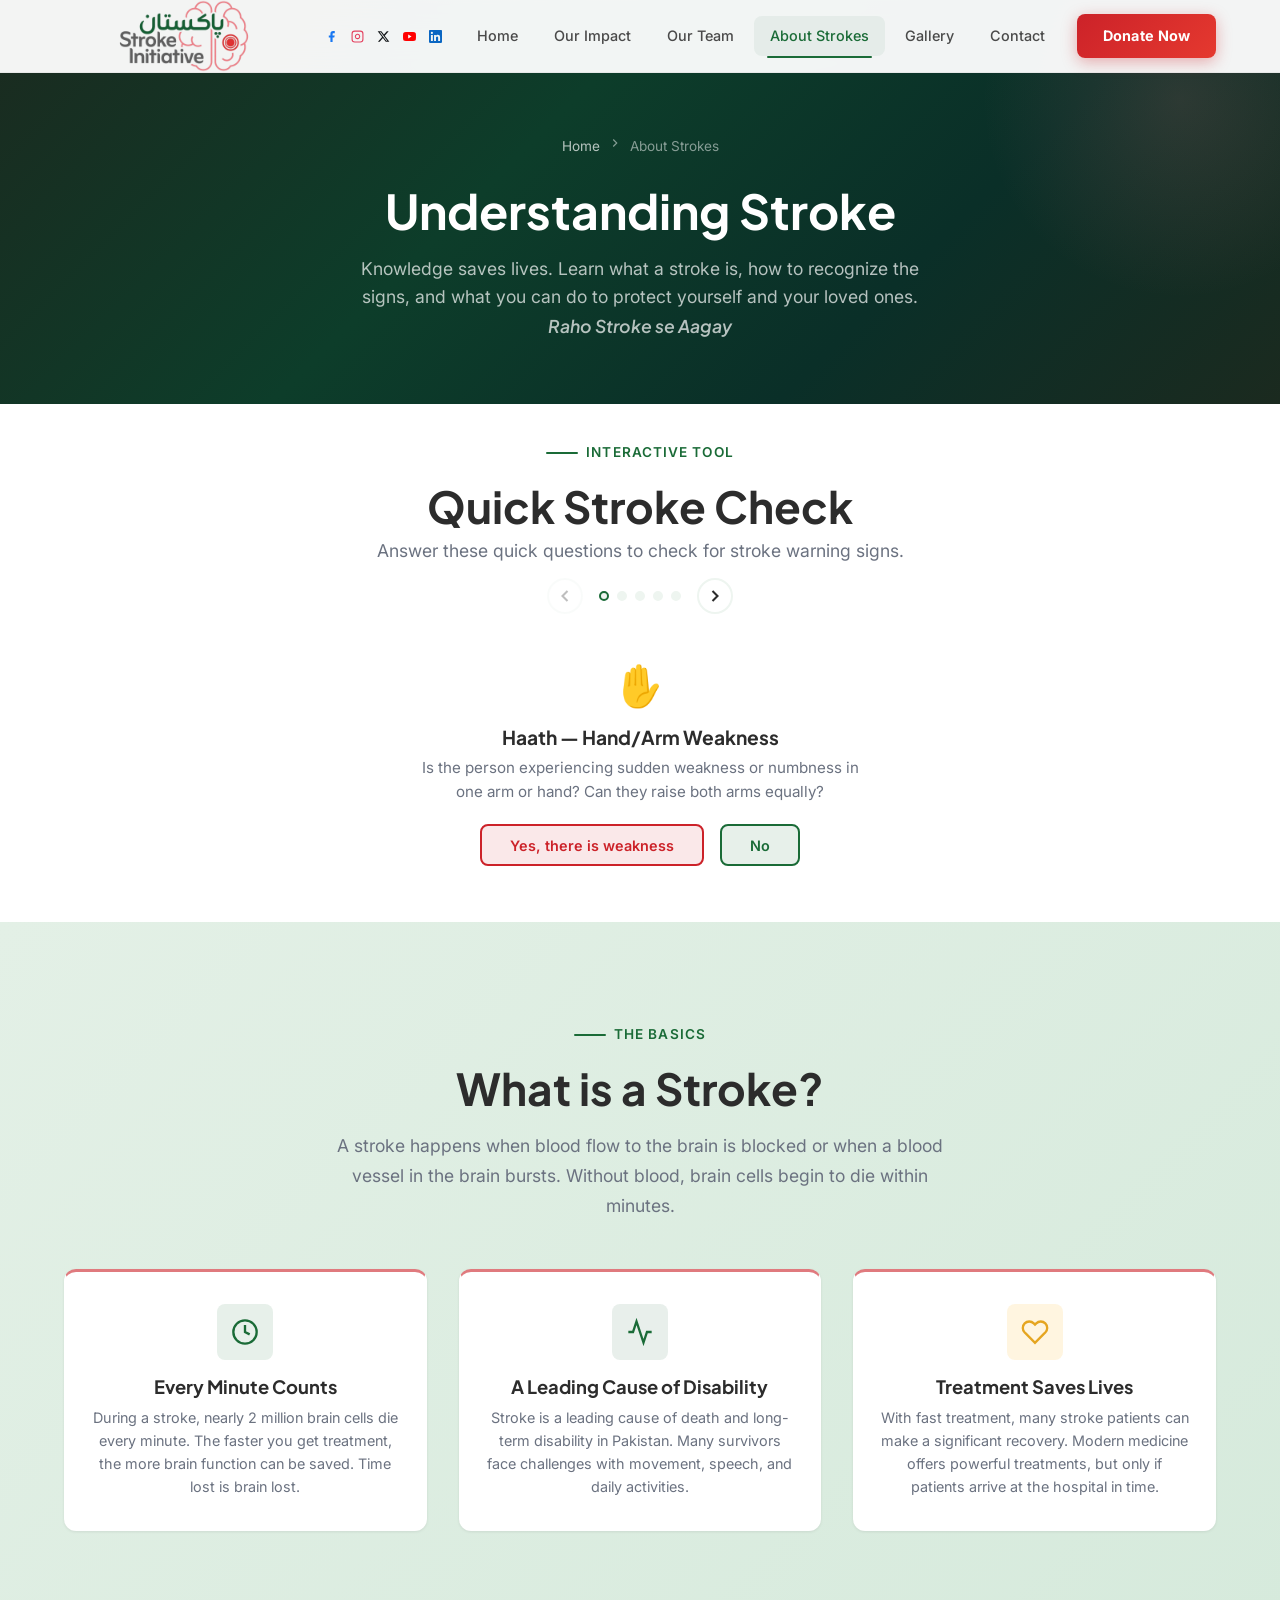
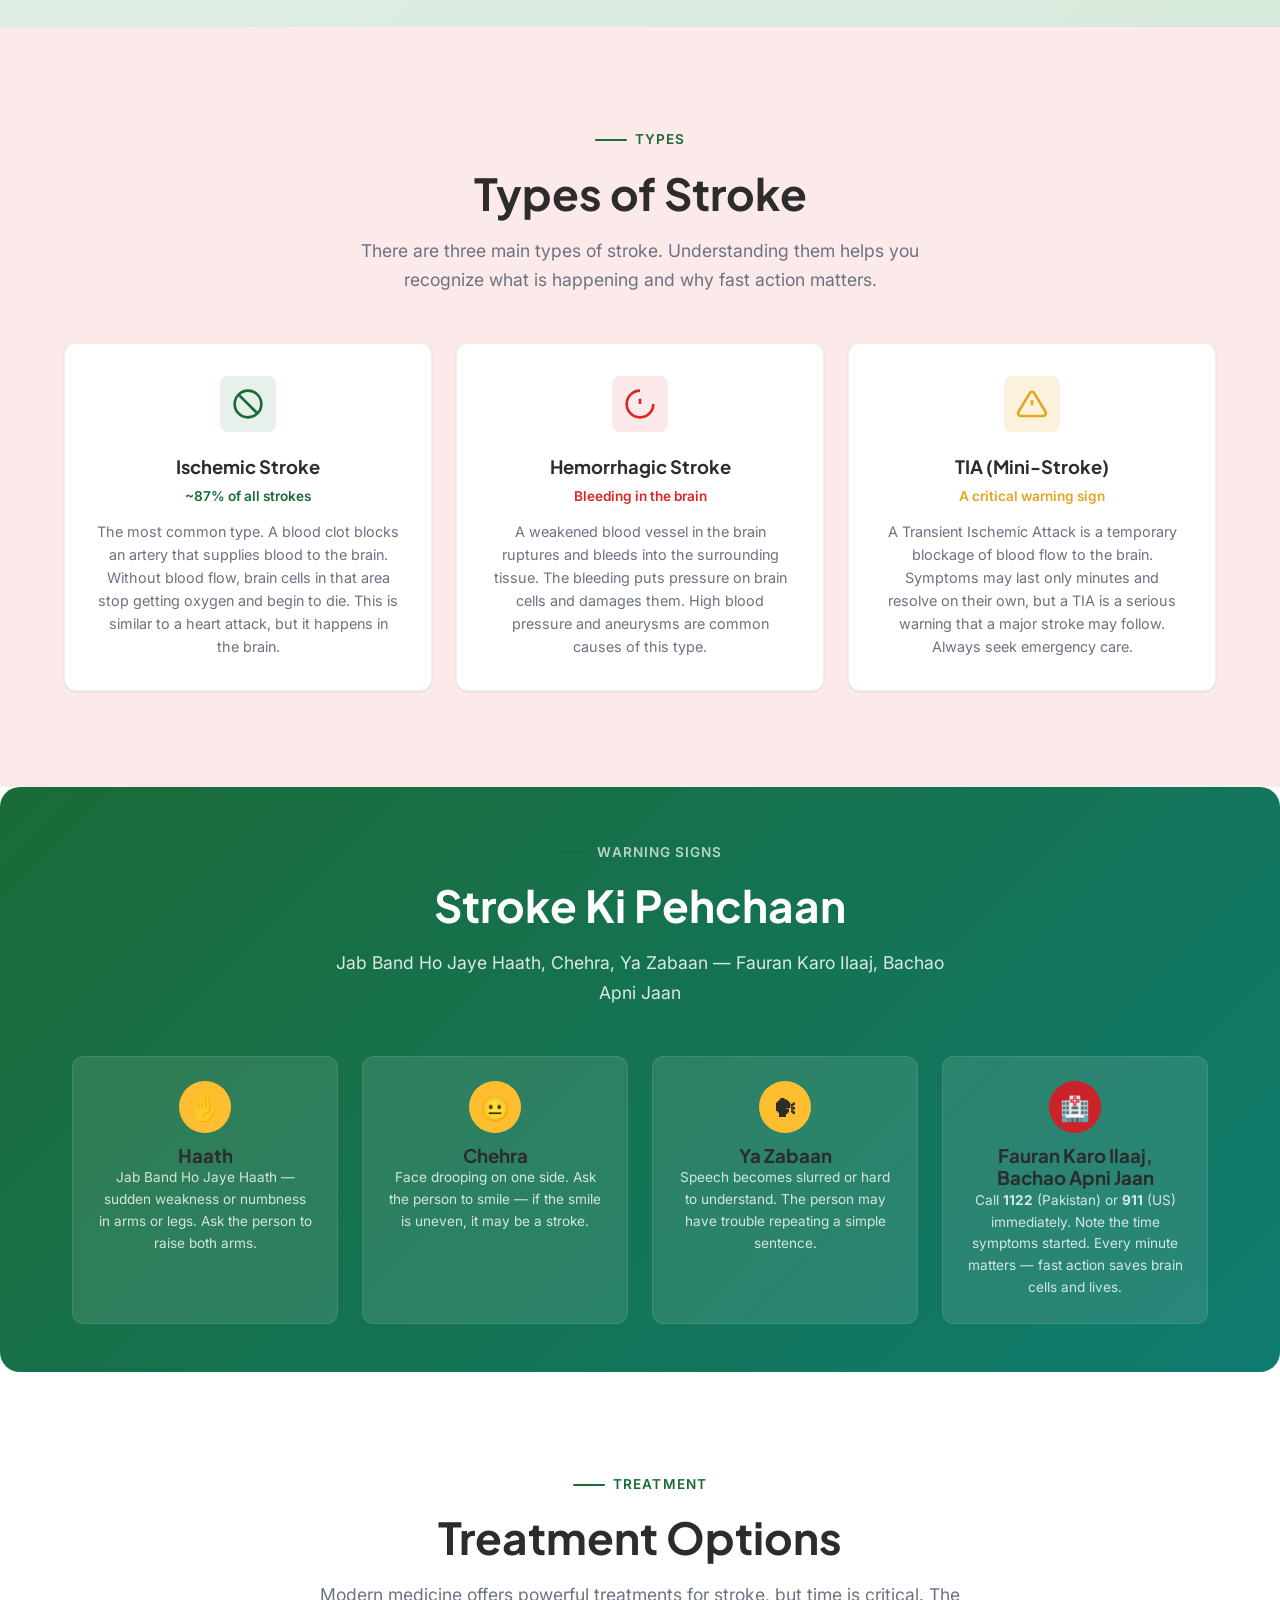
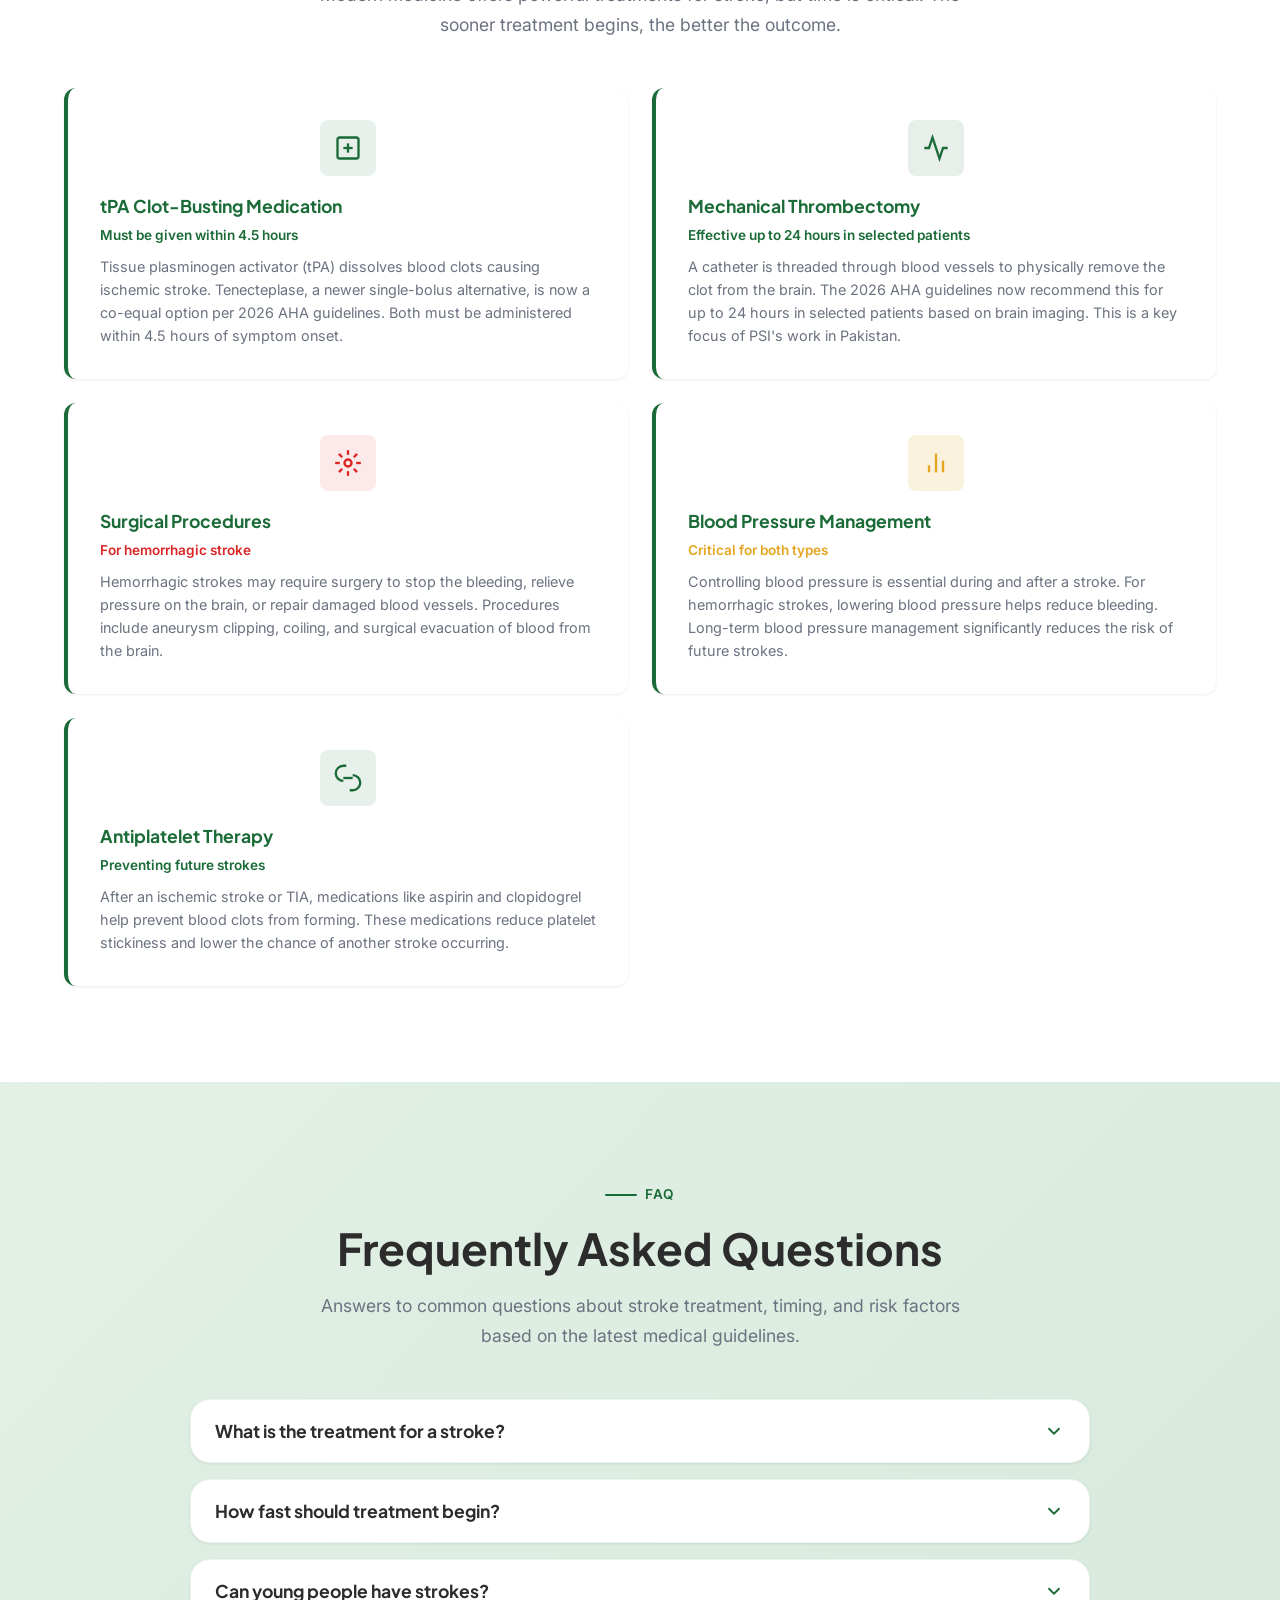
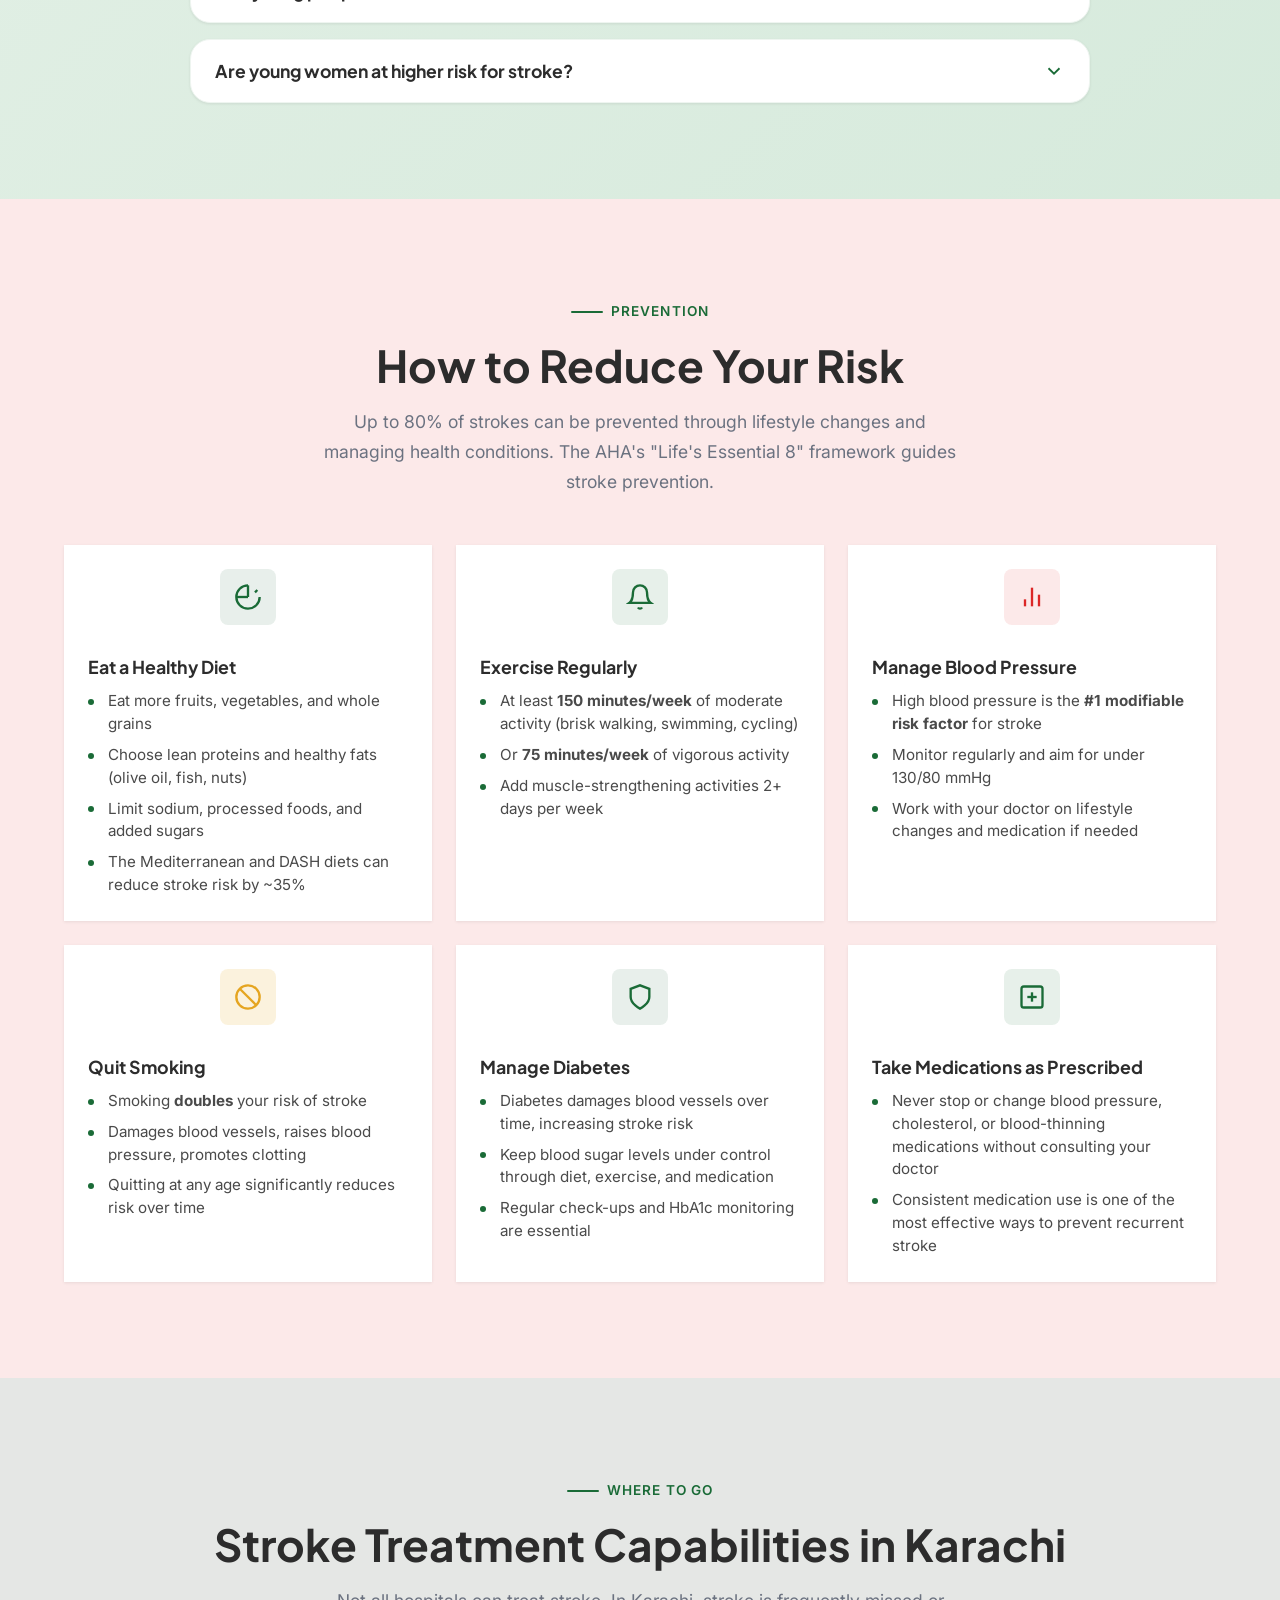
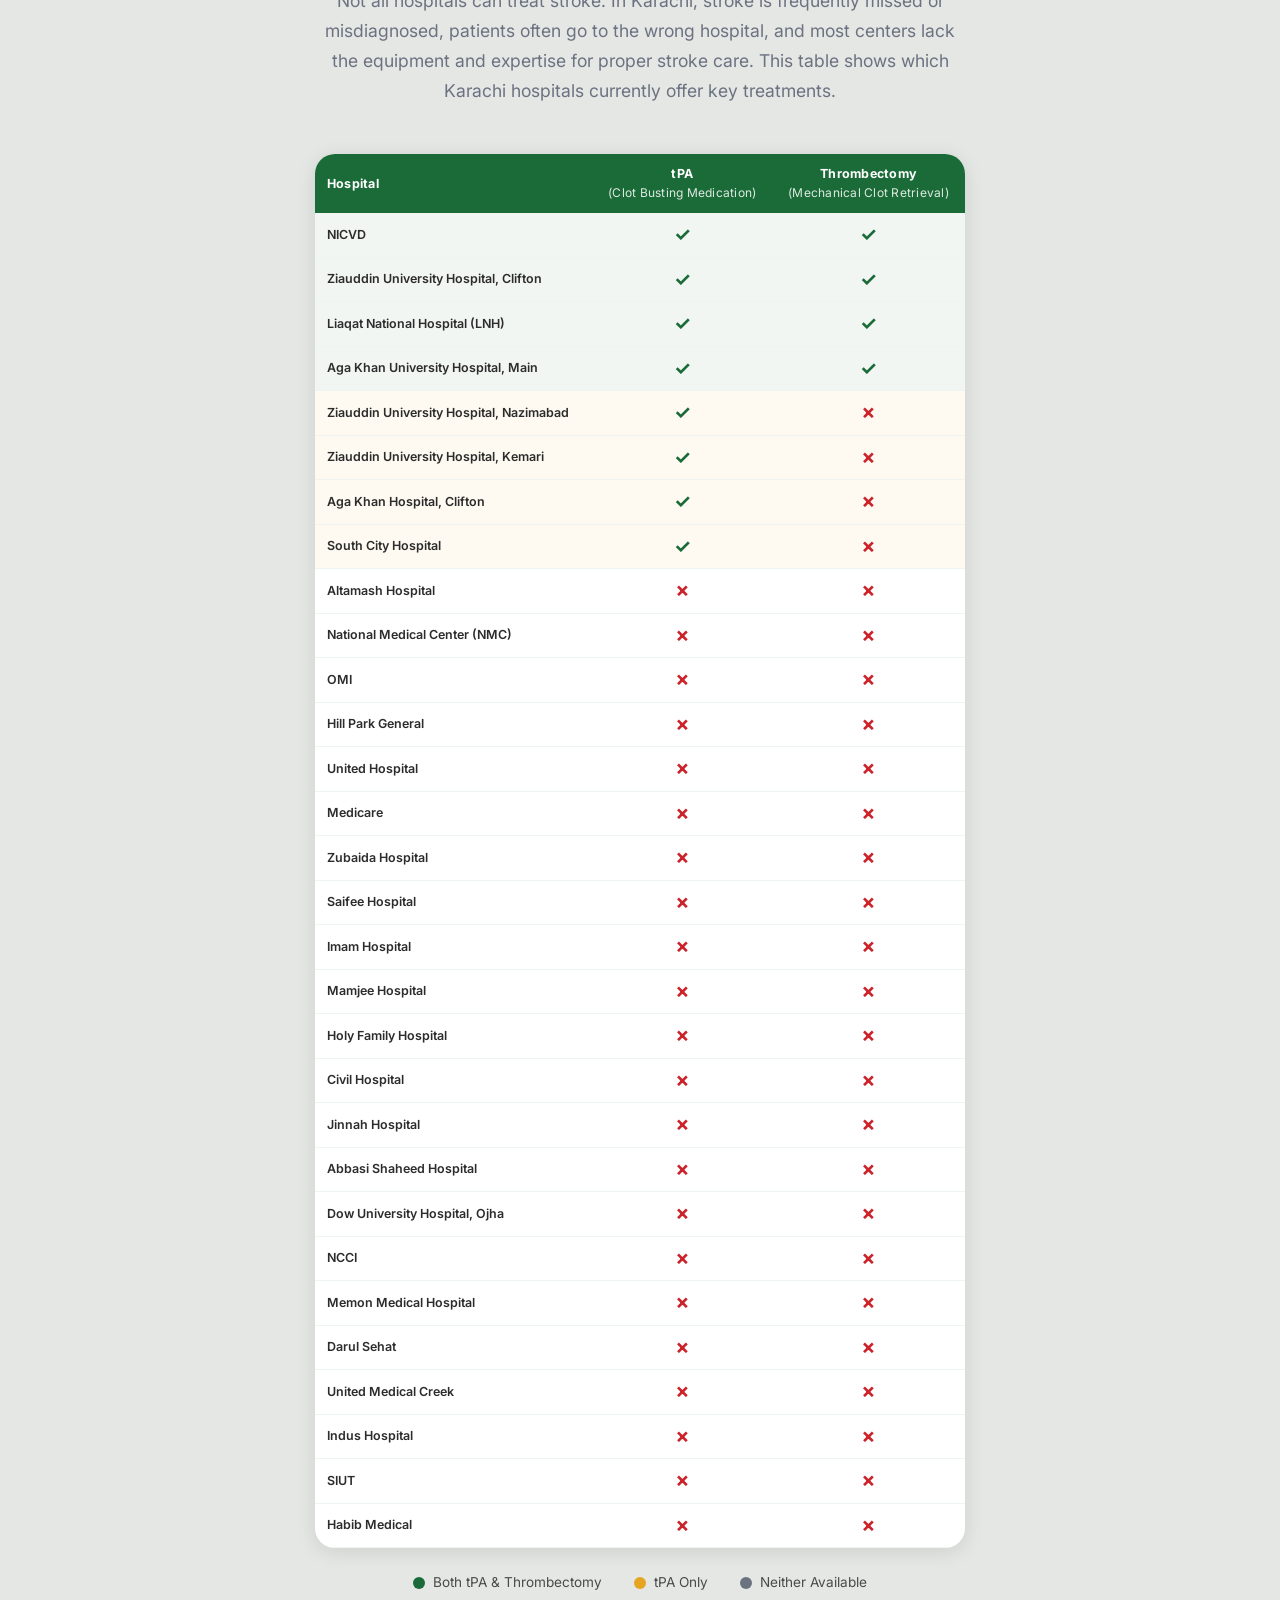
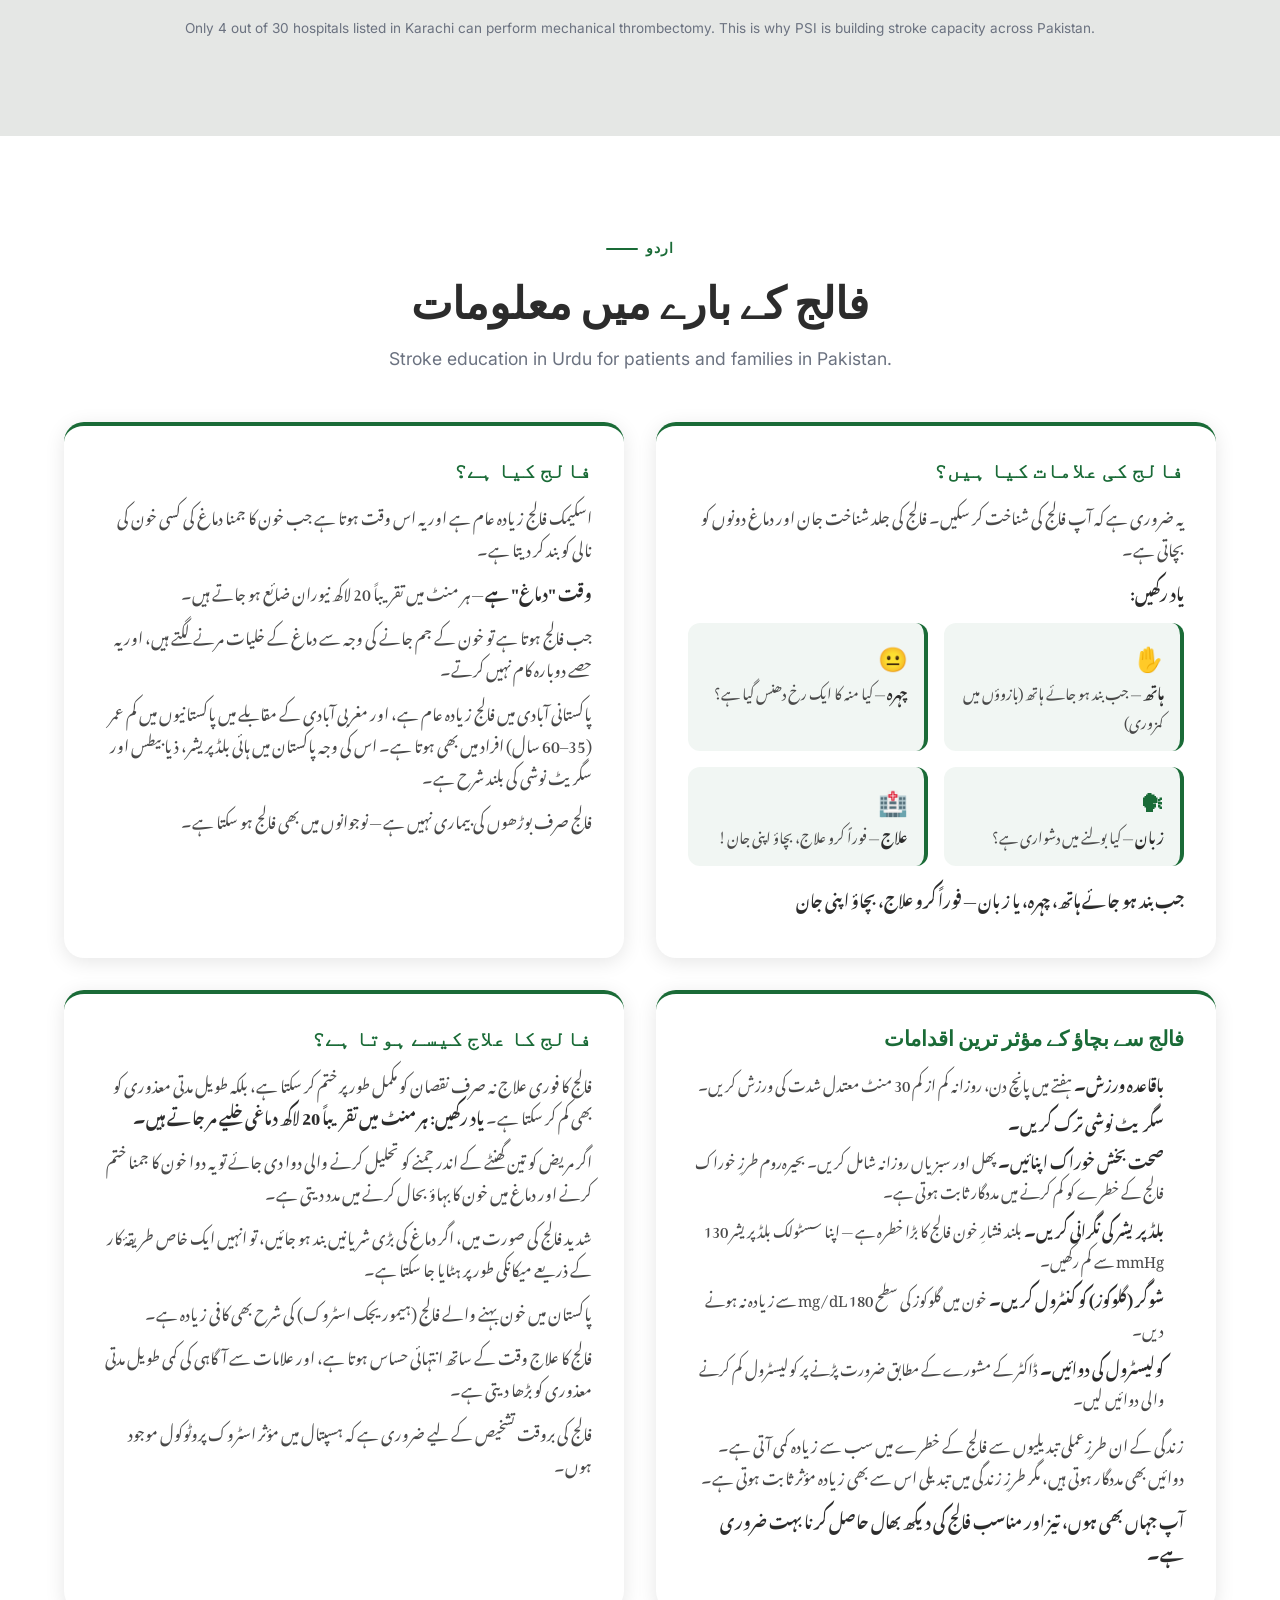
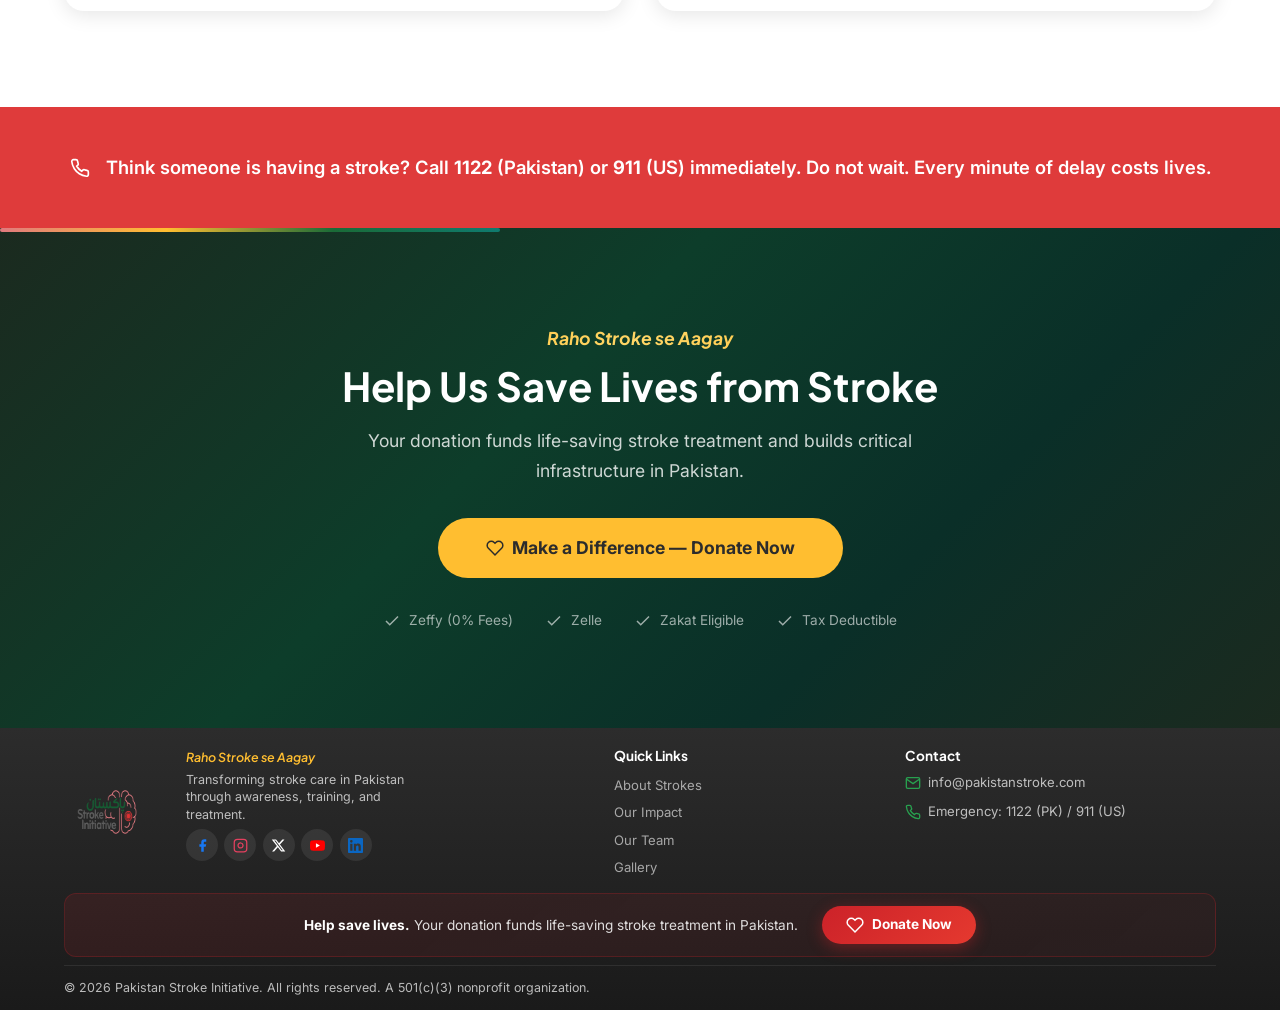
==== commit 83d9d437: "Remove sticky page nav from Home, Impact, About Strokes pages and add Apple Pay/Google Pay link to d" ====
--- a/about-strokes.html
+++ b/about-strokes.html
@@ -136,34 +136,6 @@
         <p class="page-header-slogan fade-in">Raho Stroke se Aagay</p>
       </div>
     </section>
-
-    <!-- Sticky Page Navigation -->
-    <nav class="page-sticky-nav" id="page-sticky-nav">
-      <div class="container">
-        <div class="page-nav-links">
-          <a href="#symptom-checker" class="page-nav-link active">
-            <svg viewBox="0 0 24 24" fill="none" stroke="currentColor" stroke-width="2" width="16" height="16"><path d="M9 11l3 3L22 4"/><path d="M21 12v7a2 2 0 0 1-2 2H5a2 2 0 0 1-2-2V5a2 2 0 0 1 2-2h11"/></svg>
-            Symptom Checker
-          </a>
-          <a href="#warning-signs" class="page-nav-link">
-            <svg viewBox="0 0 24 24" fill="none" stroke="currentColor" stroke-width="2" width="16" height="16"><path d="M10.29 3.86L1.82 18a2 2 0 0 0 1.71 3h16.94a2 2 0 0 0 1.71-3L13.71 3.86a2 2 0 0 0-3.42 0z"/><line x1="12" y1="9" x2="12" y2="13"/><line x1="12" y1="17" x2="12.01" y2="17"/></svg>
-            Warning Signs
-          </a>
-          <a href="#treatment" class="page-nav-link">
-            <svg viewBox="0 0 24 24" fill="none" stroke="currentColor" stroke-width="2" width="16" height="16"><path d="M22 12h-4l-3 9L9 3l-3 9H2"/></svg>
-            Treatment
-          </a>
-          <a href="#prevention" class="page-nav-link">
-            <svg viewBox="0 0 24 24" fill="none" stroke="currentColor" stroke-width="2" width="16" height="16"><path d="M12 22s8-4 8-10V5l-8-3-8 3v7c0 6 8 10 8 10z"/></svg>
-            Prevention
-          </a>
-          <a href="#faq" class="page-nav-link">
-            <svg viewBox="0 0 24 24" fill="none" stroke="currentColor" stroke-width="2" width="16" height="16"><circle cx="12" cy="12" r="10"/><path d="M9.09 9a3 3 0 0 1 5.83 1c0 2-3 3-3 3"/><line x1="12" y1="17" x2="12.01" y2="17"/></svg>
-            FAQ
-          </a>
-        </div>
-      </div>
-    </nav>
 
     <!-- Interactive Stroke Symptom Checker (MOVED TO TOP) -->
     <section class="section" id="symptom-checker" style="background: #ffffff; padding-top: 2rem; padding-bottom: 1.5rem;">
--- a/css/styles.css
+++ b/css/styles.css
@@ -2605,8 +2605,7 @@
   margin: 0 auto;
 }
 
-/* Page Sticky Navigation (used on Donate, Home, Impact, About Strokes) */
-.page-sticky-nav,
+/* Donate Page Sticky Navigation */
 .donate-sticky-nav {
   background: var(--white);
   border-bottom: 1px solid var(--light-gray);
@@ -2617,25 +2616,21 @@
   transition: box-shadow 0.3s ease;
 }
 
-.page-sticky-nav.stuck,
 .donate-sticky-nav.stuck {
   box-shadow: 0 2px 12px rgba(0,0,0,0.08);
 }
 
-.page-sticky-nav .container,
 .donate-sticky-nav .container {
   padding-top: 0;
   padding-bottom: 0;
 }
 
-.page-nav-links,
 .donate-nav-links {
   display: flex;
   justify-content: center;
   gap: 0;
 }
 
-.page-nav-link,
 .donate-nav-link {
   display: flex;
   align-items: center;
@@ -2650,41 +2645,34 @@
   white-space: nowrap;
 }
 
-.page-nav-link:hover,
 .donate-nav-link:hover {
   color: var(--green);
   background: rgba(26,107,55,0.04);
 }
 
-.page-nav-link.active,
 .donate-nav-link.active {
   color: var(--green);
   border-bottom-color: var(--green);
 }
 
-.page-nav-link svg,
 .donate-nav-link svg {
   flex-shrink: 0;
 }
 
 @media (max-width: 768px) {
-  .page-nav-links,
   .donate-nav-links {
     overflow-x: auto;
     -webkit-overflow-scrolling: touch;
     scrollbar-width: none;
   }
-  .page-nav-links::-webkit-scrollbar,
   .donate-nav-links::-webkit-scrollbar {
     display: none;
   }
-  .page-nav-link,
   .donate-nav-link {
     padding: 0.7rem 0.9rem;
     font-size: 0.78rem;
     gap: 0.3rem;
   }
-  .page-nav-link svg,
   .donate-nav-link svg {
     width: 14px;
     height: 14px;
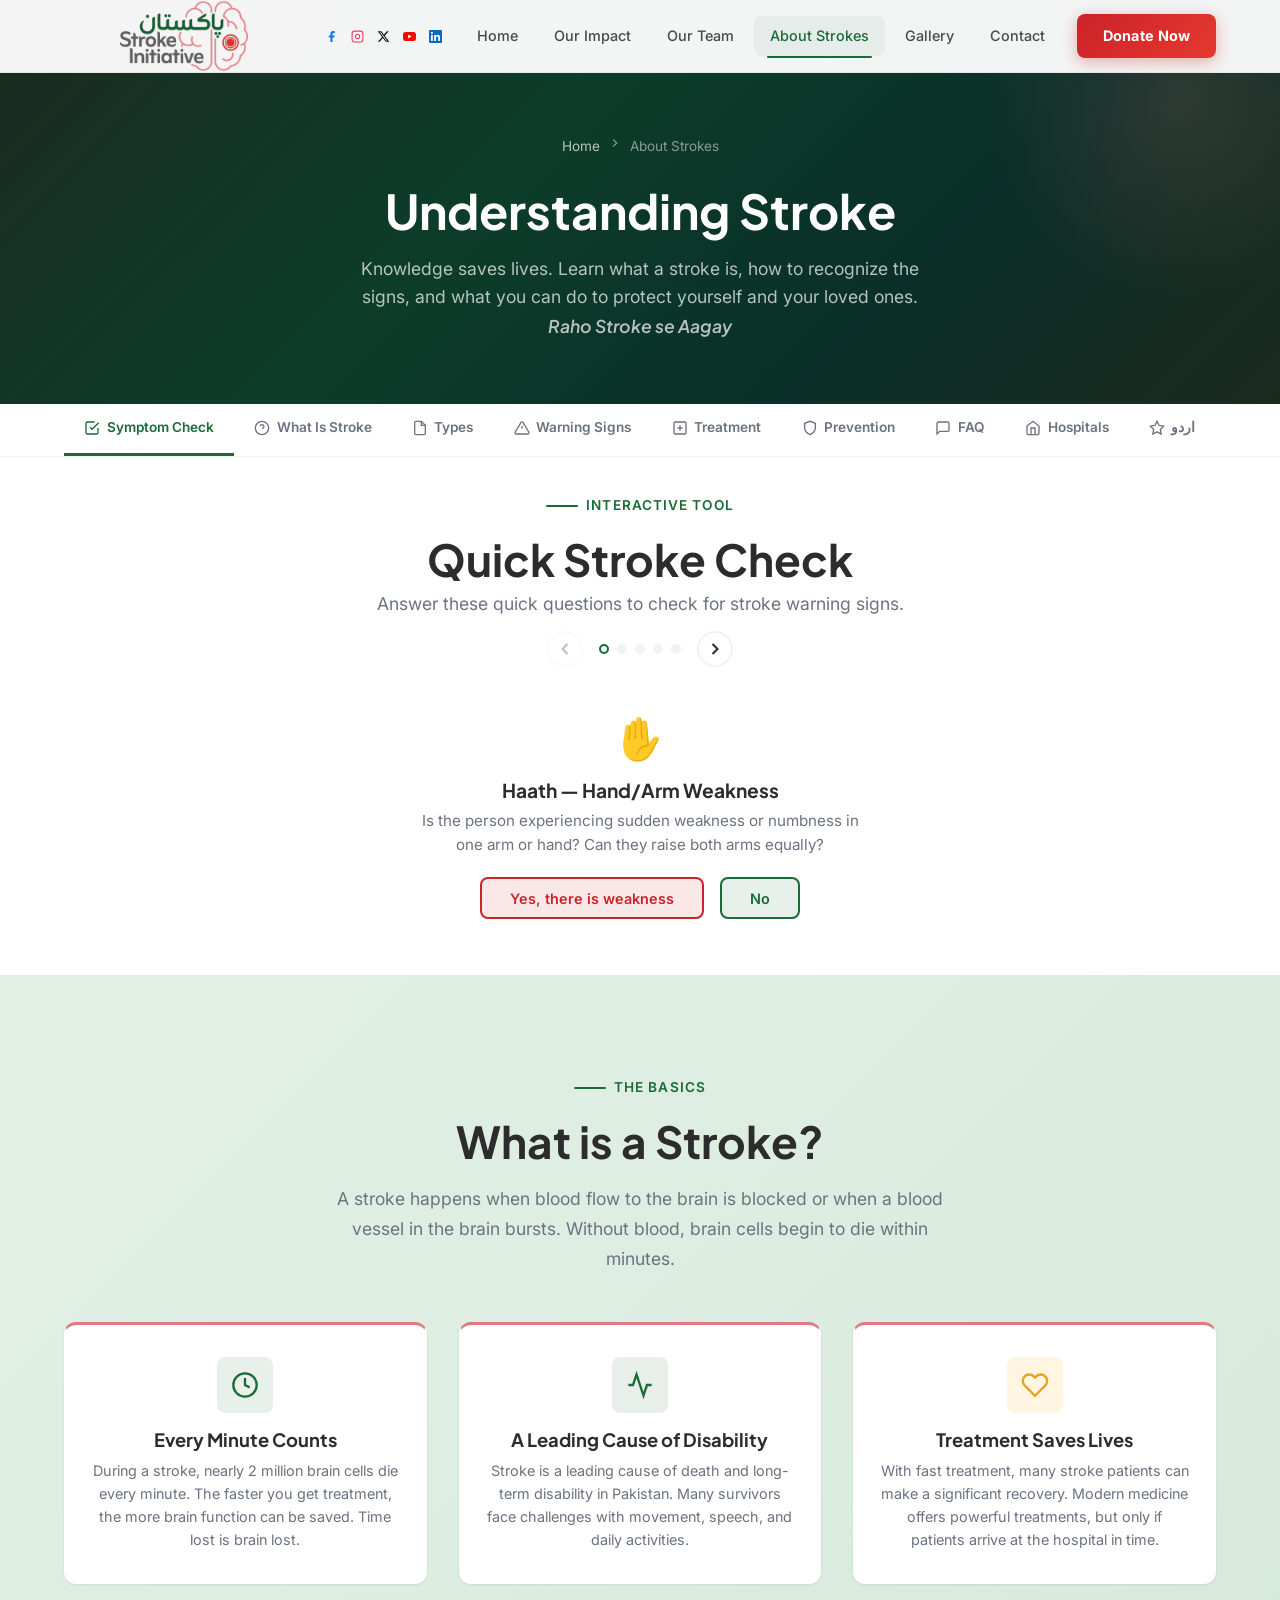
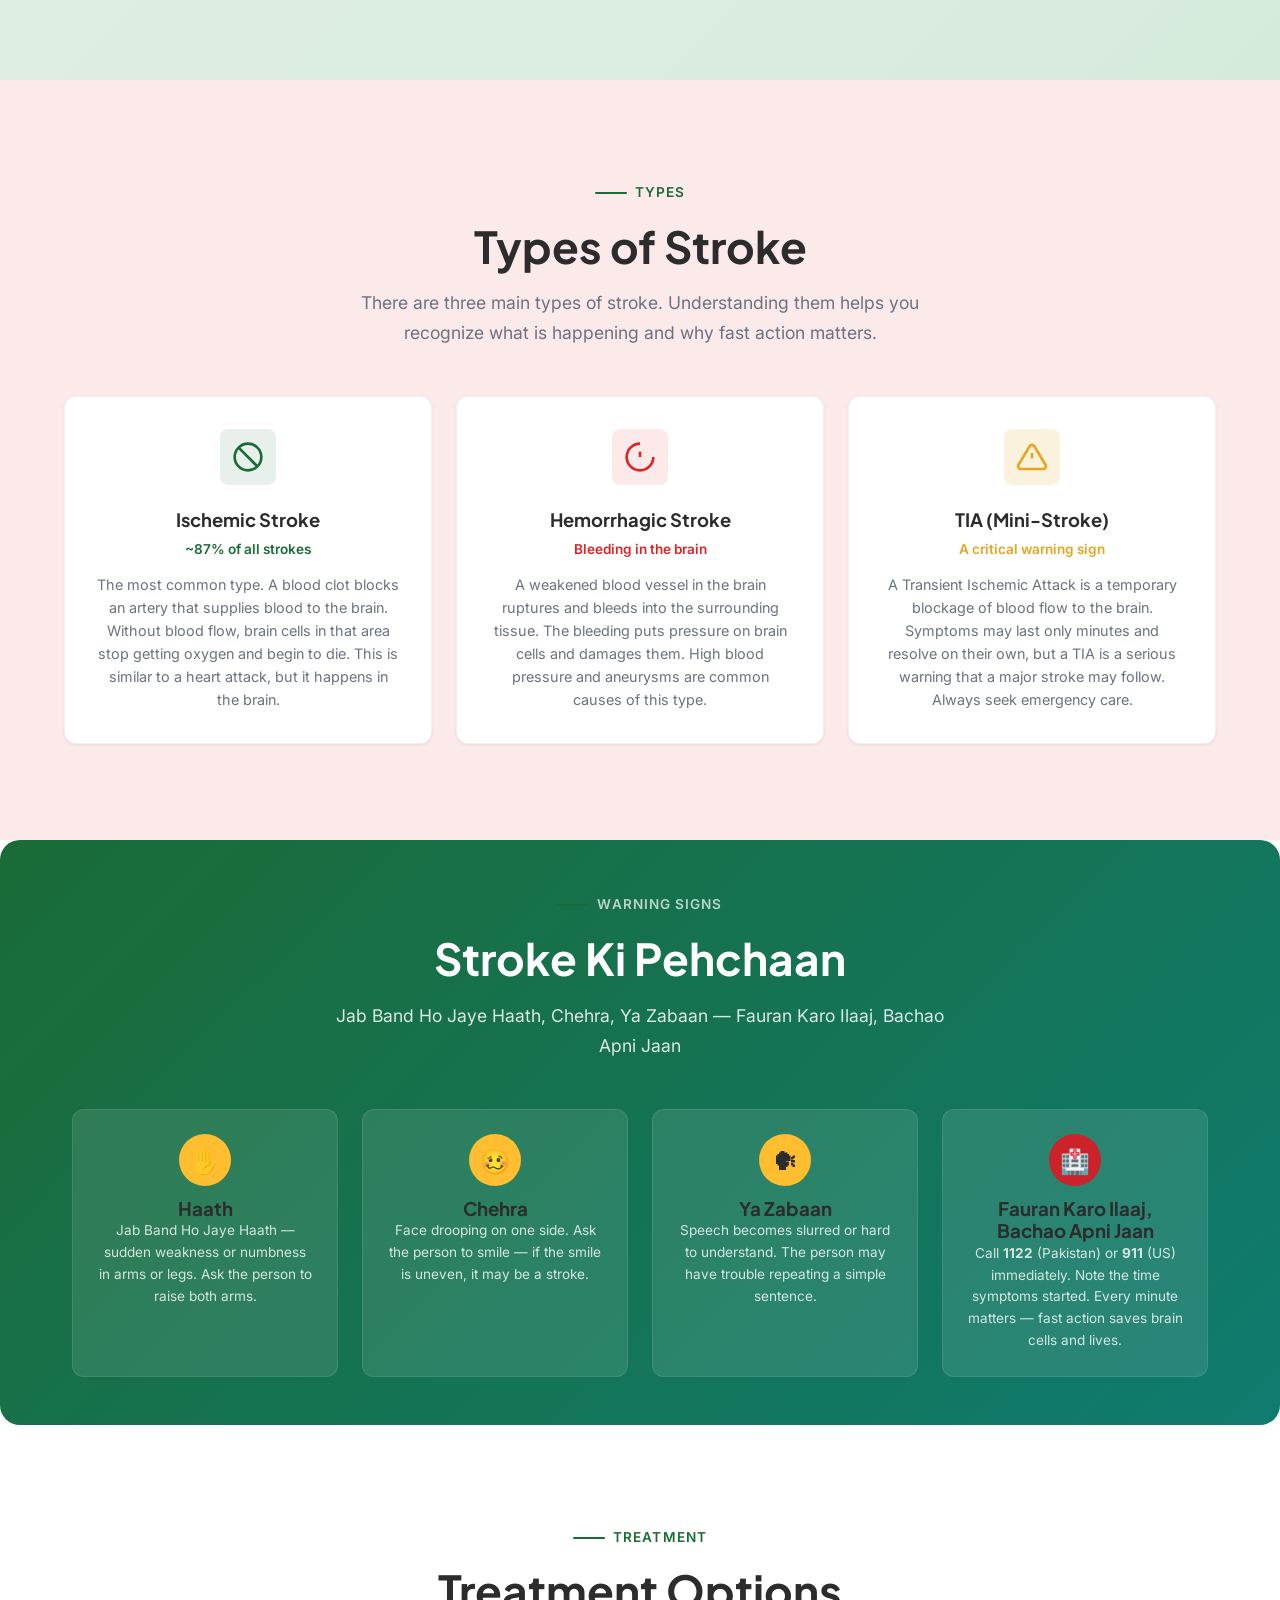
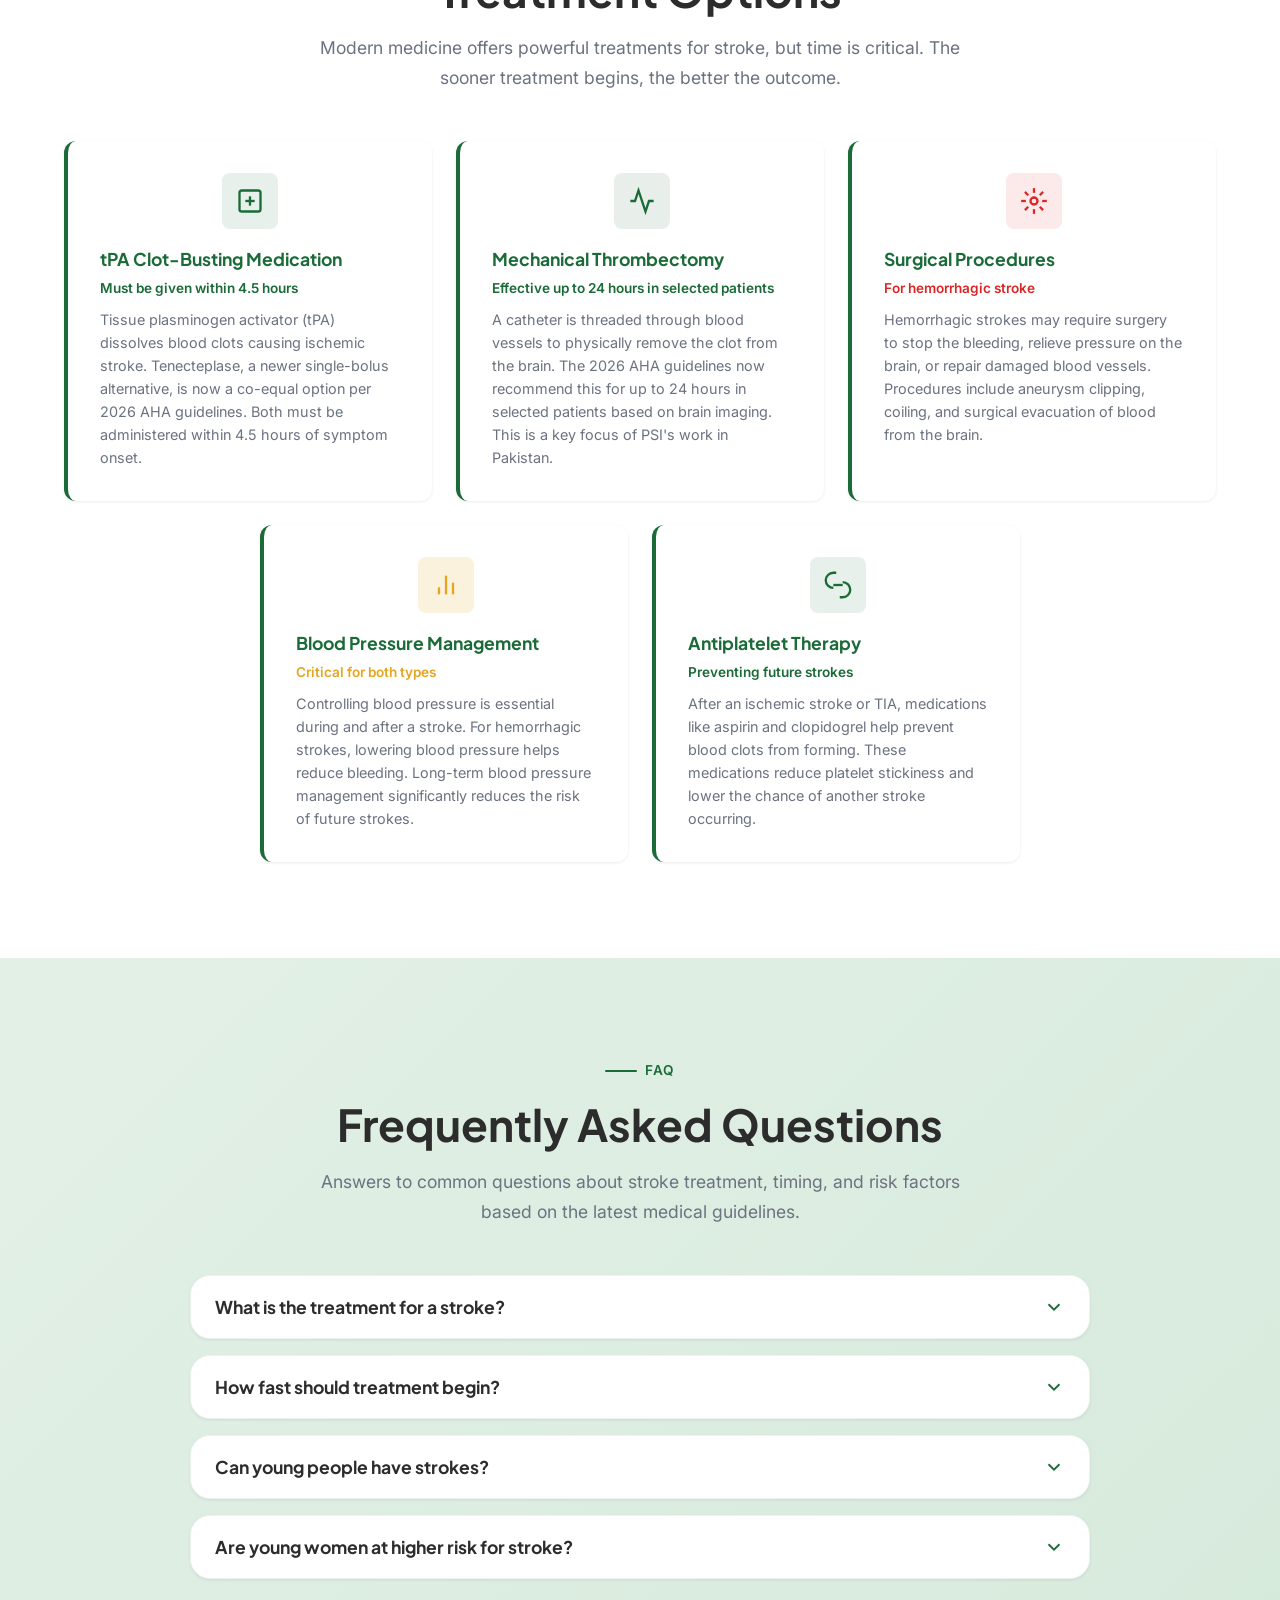
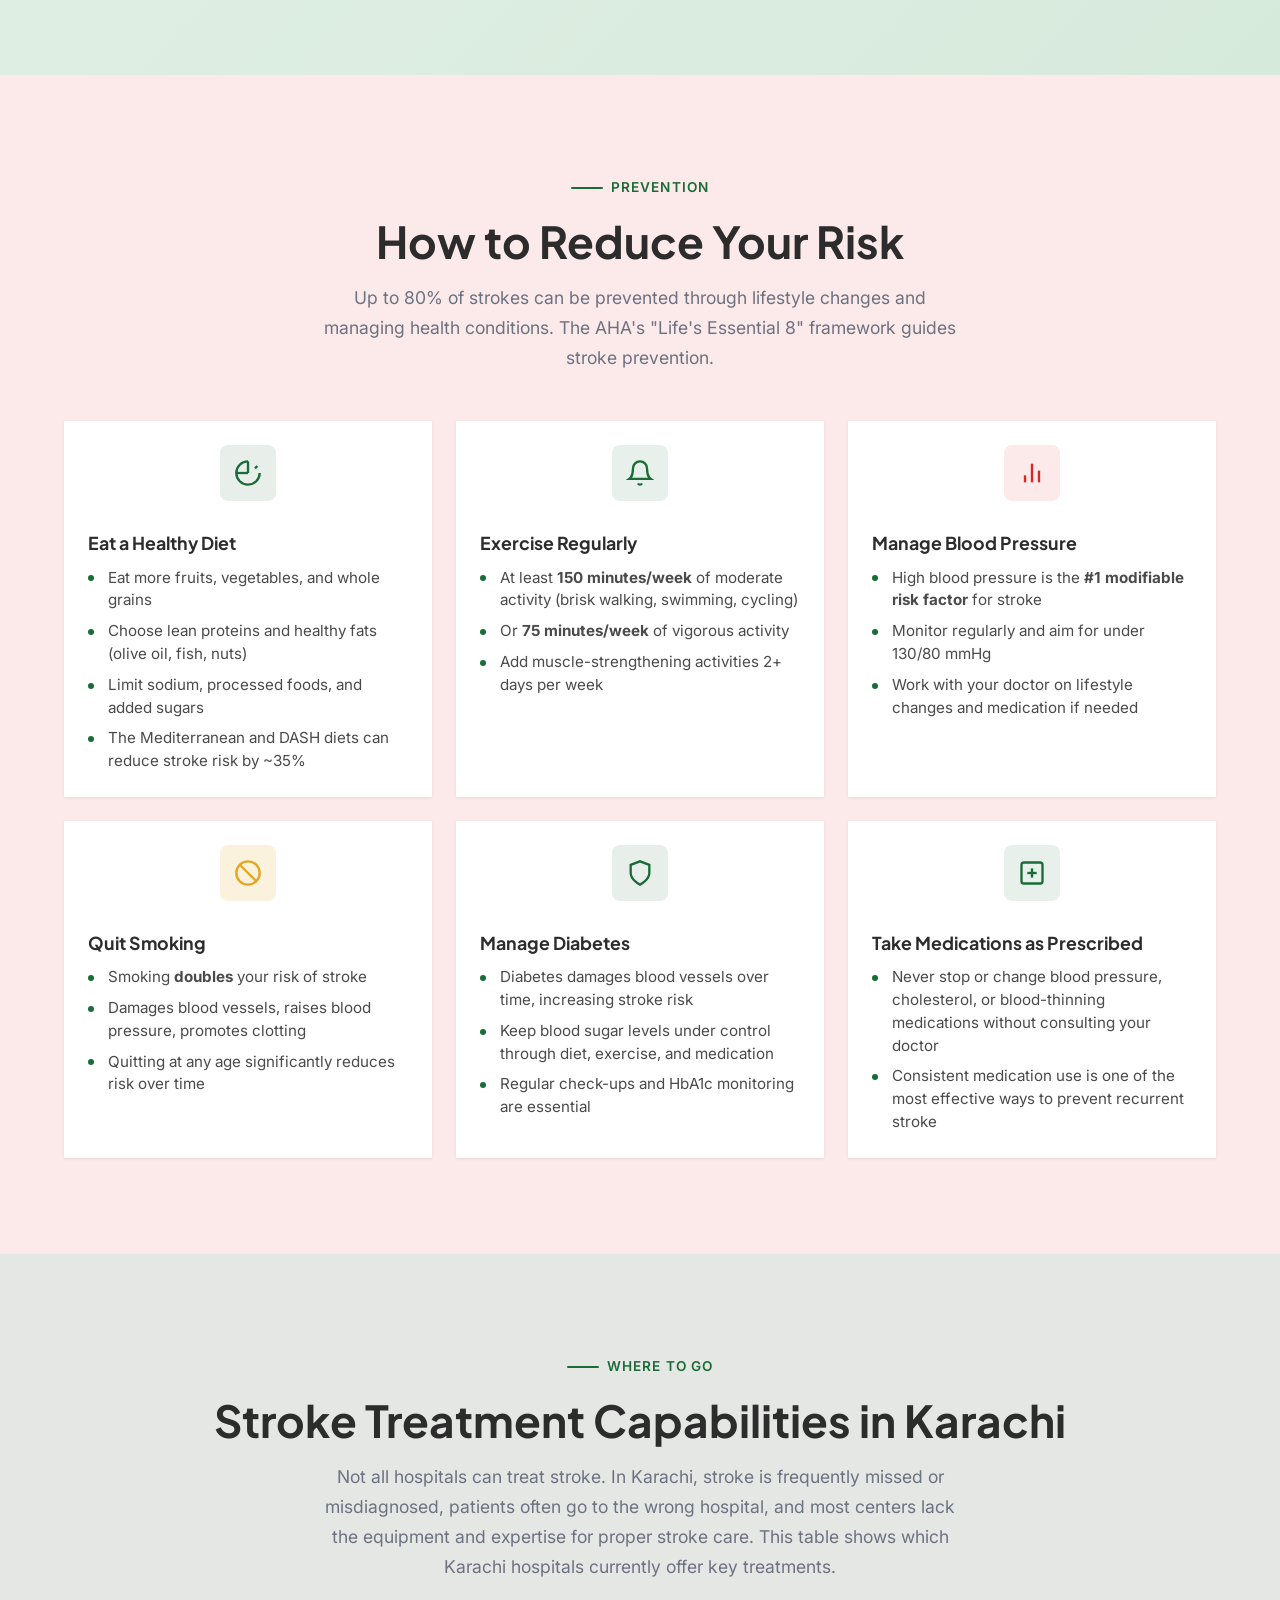
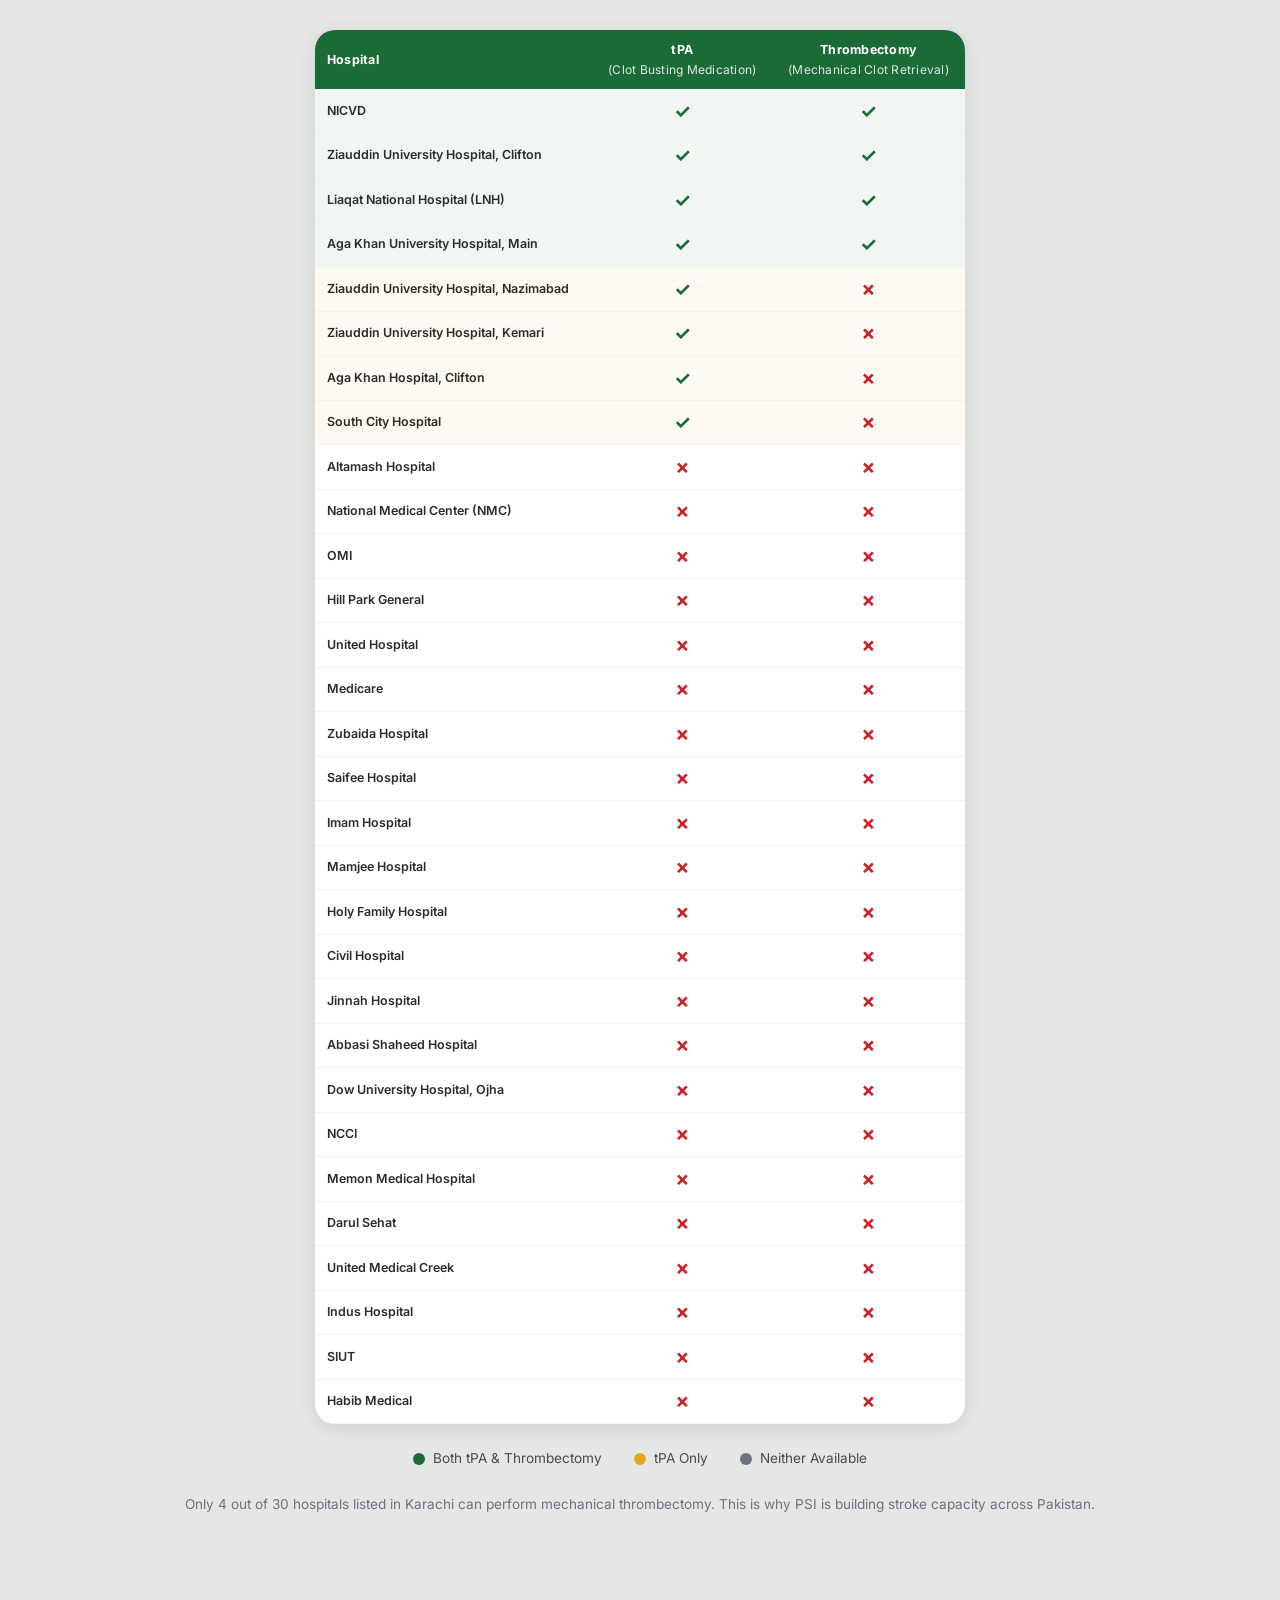
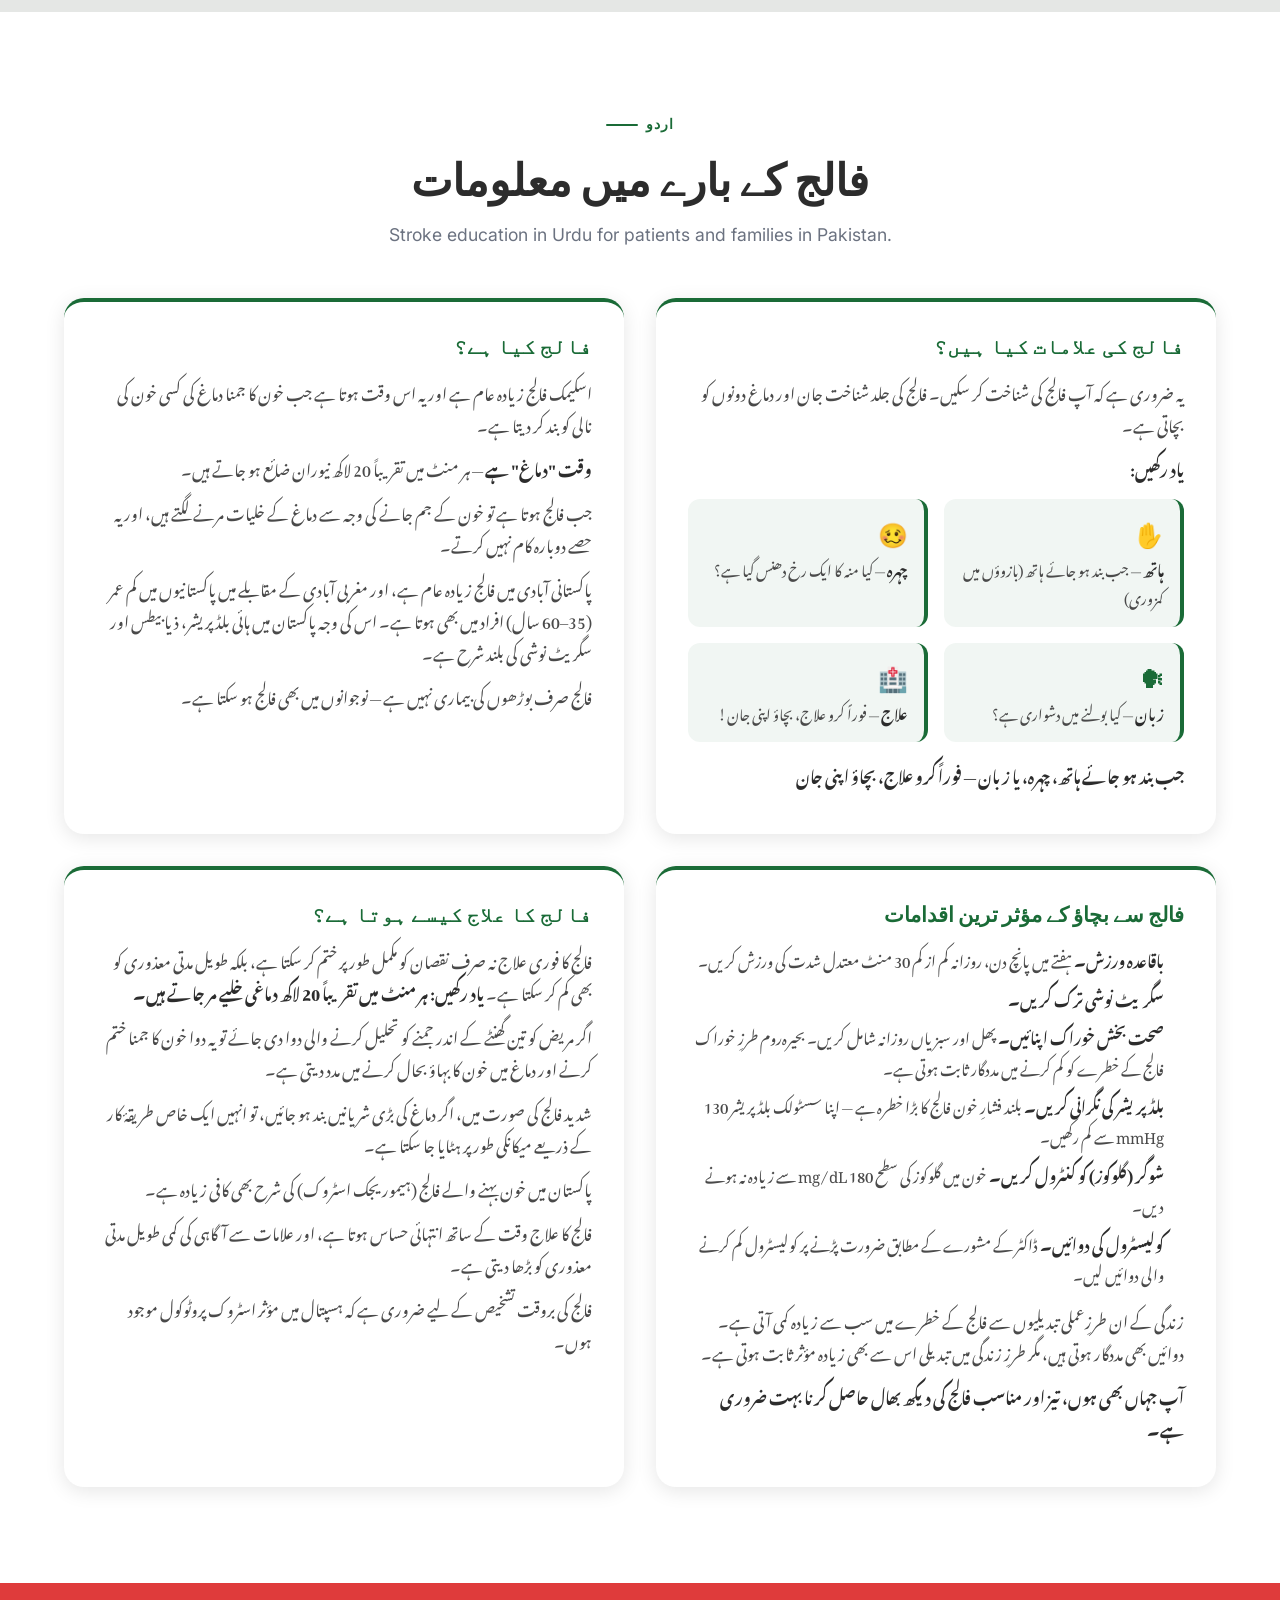
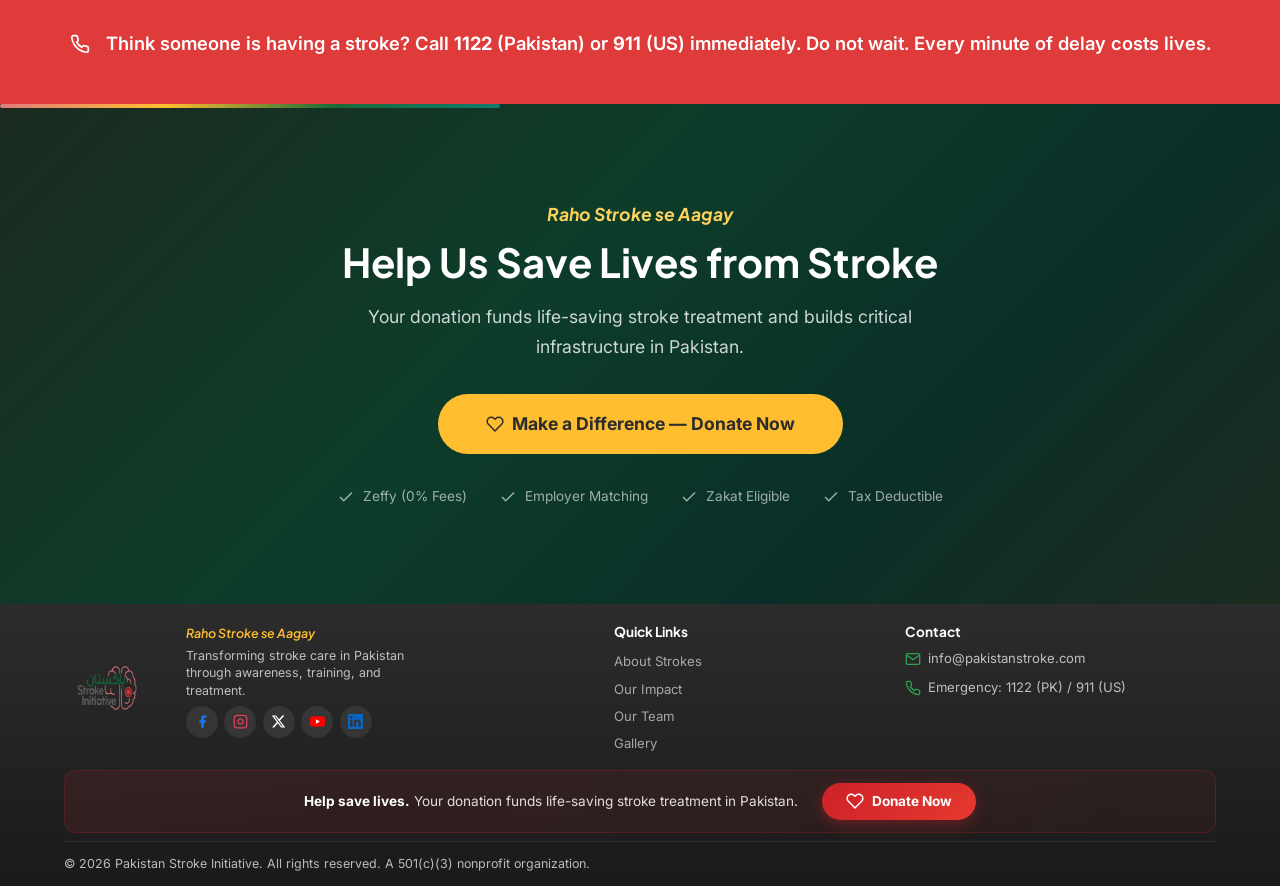
==== commit 00fdd7b0: "Add floating navs, About PSI section, mobile fixes, and site-wide updates - Add floating sticky nav " ====
--- a/about-strokes.html
+++ b/about-strokes.html
@@ -136,6 +136,50 @@
         <p class="page-header-slogan fade-in">Raho Stroke se Aagay</p>
       </div>
     </section>
+
+    <!-- Sticky Page Navigation -->
+    <nav class="donate-sticky-nav" id="strokes-sticky-nav">
+      <div class="container">
+        <div class="donate-nav-links" style="justify-content: space-evenly;">
+          <a href="#symptom-checker" class="donate-nav-link active">
+            <svg viewBox="0 0 24 24" fill="none" stroke="currentColor" stroke-width="2" width="16" height="16"><polyline points="9 11 12 14 22 4"/><path d="M21 12v7a2 2 0 0 1-2 2H5a2 2 0 0 1-2-2V5a2 2 0 0 1 2-2h11"/></svg>
+            Symptom Check
+          </a>
+          <a href="#what-is-stroke" class="donate-nav-link">
+            <svg viewBox="0 0 24 24" fill="none" stroke="currentColor" stroke-width="2" width="16" height="16"><circle cx="12" cy="12" r="10"/><path d="M9.09 9a3 3 0 0 1 5.83 1c0 2-3 3-3 3"/><line x1="12" y1="17" x2="12.01" y2="17"/></svg>
+            What Is Stroke
+          </a>
+          <a href="#types" class="donate-nav-link">
+            <svg viewBox="0 0 24 24" fill="none" stroke="currentColor" stroke-width="2" width="16" height="16"><path d="M14 2H6a2 2 0 0 0-2 2v16a2 2 0 0 0 2 2h12a2 2 0 0 0 2-2V8z"/><polyline points="14 2 14 8 20 8"/></svg>
+            Types
+          </a>
+          <a href="#warning-signs" class="donate-nav-link">
+            <svg viewBox="0 0 24 24" fill="none" stroke="currentColor" stroke-width="2" width="16" height="16"><path d="M10.29 3.86L1.82 18a2 2 0 0 0 1.71 3h16.94a2 2 0 0 0 1.71-3L13.71 3.86a2 2 0 0 0-3.42 0z"/><line x1="12" y1="9" x2="12" y2="13"/><line x1="12" y1="17" x2="12.01" y2="17"/></svg>
+            Warning Signs
+          </a>
+          <a href="#treatment" class="donate-nav-link">
+            <svg viewBox="0 0 24 24" fill="none" stroke="currentColor" stroke-width="2" width="16" height="16"><path d="M19 3H5a2 2 0 0 0-2 2v14a2 2 0 0 0 2 2h14a2 2 0 0 0 2-2V5a2 2 0 0 0-2-2z"/><path d="M12 8v8"/><path d="M8 12h8"/></svg>
+            Treatment
+          </a>
+          <a href="#prevention" class="donate-nav-link">
+            <svg viewBox="0 0 24 24" fill="none" stroke="currentColor" stroke-width="2" width="16" height="16"><path d="M12 22s8-4 8-10V5l-8-3-8 3v7c0 6 8 10 8 10z"/></svg>
+            Prevention
+          </a>
+          <a href="#faq" class="donate-nav-link">
+            <svg viewBox="0 0 24 24" fill="none" stroke="currentColor" stroke-width="2" width="16" height="16"><path d="M21 15a2 2 0 0 1-2 2H7l-4 4V5a2 2 0 0 1 2-2h14a2 2 0 0 1 2 2z"/></svg>
+            FAQ
+          </a>
+          <a href="#hospitals" class="donate-nav-link">
+            <svg viewBox="0 0 24 24" fill="none" stroke="currentColor" stroke-width="2" width="16" height="16"><path d="M3 9l9-7 9 7v11a2 2 0 0 1-2 2H5a2 2 0 0 1-2-2z"/><polyline points="9 22 9 12 15 12 15 22"/></svg>
+            Hospitals
+          </a>
+          <a href="#urdu-resources" class="donate-nav-link">
+            <svg viewBox="0 0 24 24" fill="none" stroke="currentColor" stroke-width="2" width="16" height="16"><path d="M12 2l3.09 6.26L22 9.27l-5 4.87 1.18 6.88L12 17.77l-6.18 3.25L7 14.14 2 9.27l6.91-1.01L12 2z"/></svg>
+            اردو
+          </a>
+        </div>
+      </div>
+    </nav>
 
     <!-- Interactive Stroke Symptom Checker (MOVED TO TOP) -->
     <section class="section" id="symptom-checker" style="background: #ffffff; padding-top: 2rem; padding-bottom: 1.5rem;">
@@ -177,7 +221,7 @@
             </div>
 
             <div class="checker-step">
-              <div class="checker-icon">&#x1F610;</div>
+              <div class="checker-icon">&#x1F974;</div>
               <h3>Chehra &mdash; Face Drooping</h3>
               <p>Is one side of the person's face drooping? Ask them to smile &mdash; is the smile uneven?</p>
               <div class="checker-buttons">
@@ -318,7 +362,7 @@
           </div>
 
           <div class="befast-large-item fade-in">
-            <div class="befast-large-letter warning-icon-animated face">&#x1F610;</div>
+            <div class="befast-large-letter warning-icon-animated face">&#x1F974;</div>
             <div>
               <h3>Chehra</h3>
               <p>Face drooping on one side. Ask the person to smile &mdash; if the smile is uneven, it may be a stroke.</p>
@@ -728,7 +772,7 @@
                 <p><strong>ہاتھ</strong> — جب بند ہو جائے ہاتھ (بازوؤں میں کمزوری)</p>
               </div>
               <div class="urdu-fast-item">
-                <div class="fast-letter">&#x1F610;</div>
+                <div class="fast-letter">&#x1F974;</div>
                 <p><strong>چہرہ</strong> — کیا منہ کا ایک رخ دھنس گیا ہے؟</p>
               </div>
               <div class="urdu-fast-item">
@@ -797,7 +841,7 @@
           </div>
           <div class="donate-method">
             <svg viewBox="0 0 24 24" fill="none" stroke="currentColor" stroke-width="2" width="18" height="18"><polyline points="20 6 9 17 4 12"/></svg>
-            Zelle
+            Employer Matching
           </div>
           <div class="donate-method">
             <svg viewBox="0 0 24 24" fill="none" stroke="currentColor" stroke-width="2" width="18" height="18"><polyline points="20 6 9 17 4 12"/></svg>
--- a/css/styles.css
+++ b/css/styles.css
@@ -505,11 +505,13 @@
     width: 80%;
     max-width: 360px;
     height: 100vh;
+    height: 100dvh;
     background: var(--white);
     flex-direction: column;
     align-items: flex-start;
-    padding: 6rem 2rem 2rem;
-    gap: 0.25rem;
+    padding: 5rem 2rem 2rem;
+    padding-bottom: calc(2rem + env(safe-area-inset-bottom, 0px));
+    gap: 0.15rem;
     box-shadow: -10px 0 40px rgba(0,0,0,0.1);
     transition: right 0.4s cubic-bezier(0.4, 0, 0.2, 1);
     overflow-y: auto;
@@ -521,13 +523,13 @@
 
   .nav-links a {
     width: 100%;
-    padding: 0.85rem 1rem;
-    font-size: 1.05rem;
+    padding: 0.7rem 1rem;
+    font-size: 1.02rem;
   }
 
   .nav-donate {
     margin-left: 0;
-    margin-top: 1rem;
+    margin-top: 0.75rem;
     width: 100%;
   }
 
@@ -538,8 +540,8 @@
 
   .nav-mobile-social {
     display: block;
-    margin-top: 1.5rem;
-    padding-top: 1rem;
+    margin-top: 1rem;
+    padding-top: 0.75rem;
     border-top: 1px solid var(--gray-light);
     width: 100%;
   }
@@ -2153,8 +2155,22 @@
 
 .treatments-grid {
   display: grid;
-  grid-template-columns: repeat(2, 1fr);
+  grid-template-columns: repeat(6, 1fr);
   gap: 1.5rem;
+}
+
+.treatment-card:nth-child(1),
+.treatment-card:nth-child(2),
+.treatment-card:nth-child(3) {
+  grid-column: span 2;
+}
+
+.treatment-card:nth-child(4) {
+  grid-column: 2 / 4;
+}
+
+.treatment-card:nth-child(5) {
+  grid-column: 4 / 6;
 }
 
 .treatment-card {
@@ -2263,6 +2279,14 @@
     grid-template-columns: 1fr;
   }
 
+  .treatment-card:nth-child(1),
+  .treatment-card:nth-child(2),
+  .treatment-card:nth-child(3),
+  .treatment-card:nth-child(4),
+  .treatment-card:nth-child(5) {
+    grid-column: 1;
+  }
+
   .prevention-grid {
     grid-template-columns: 1fr;
   }
@@ -2298,7 +2322,7 @@
 }
 
 .team-card-image {
-  height: 280px;
+  aspect-ratio: 4 / 5;
   overflow: hidden;
   position: relative;
   background: linear-gradient(135deg, rgba(26,107,55,0.1), rgba(30,98,57,0.1));
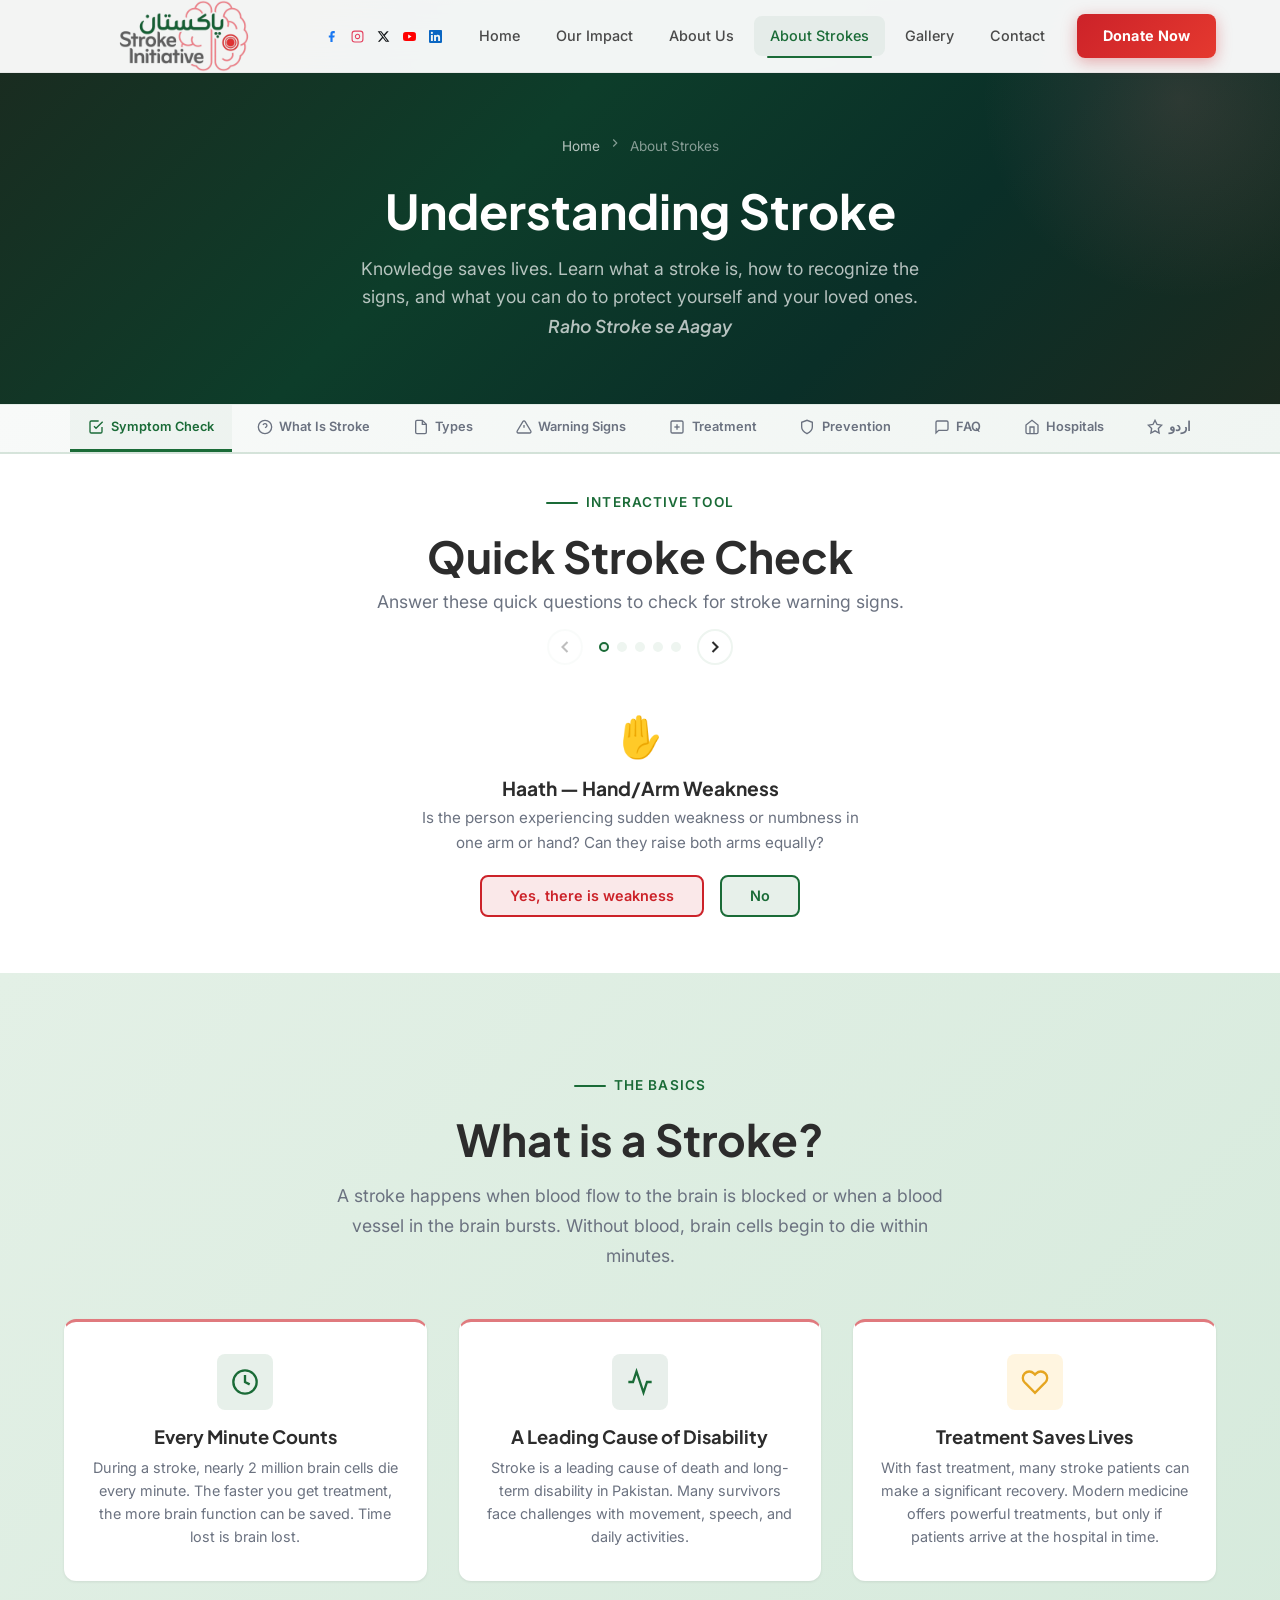
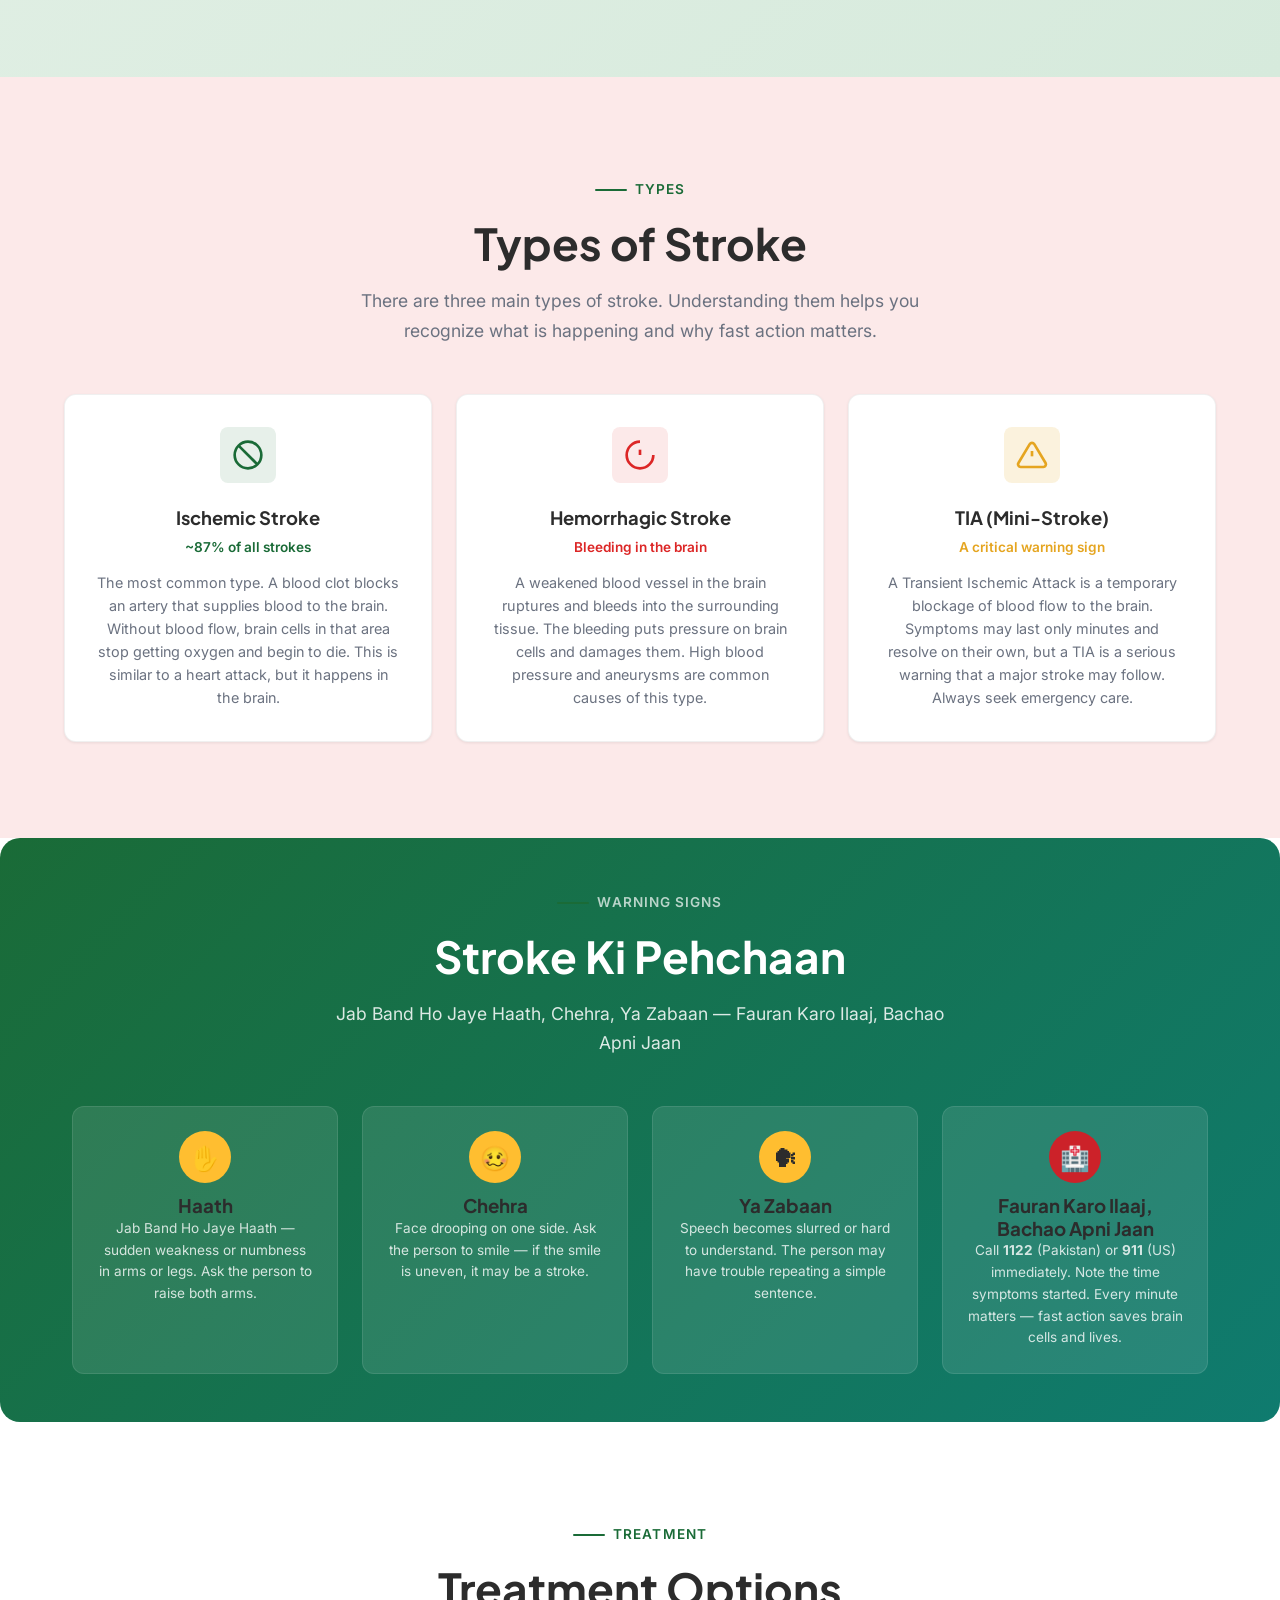
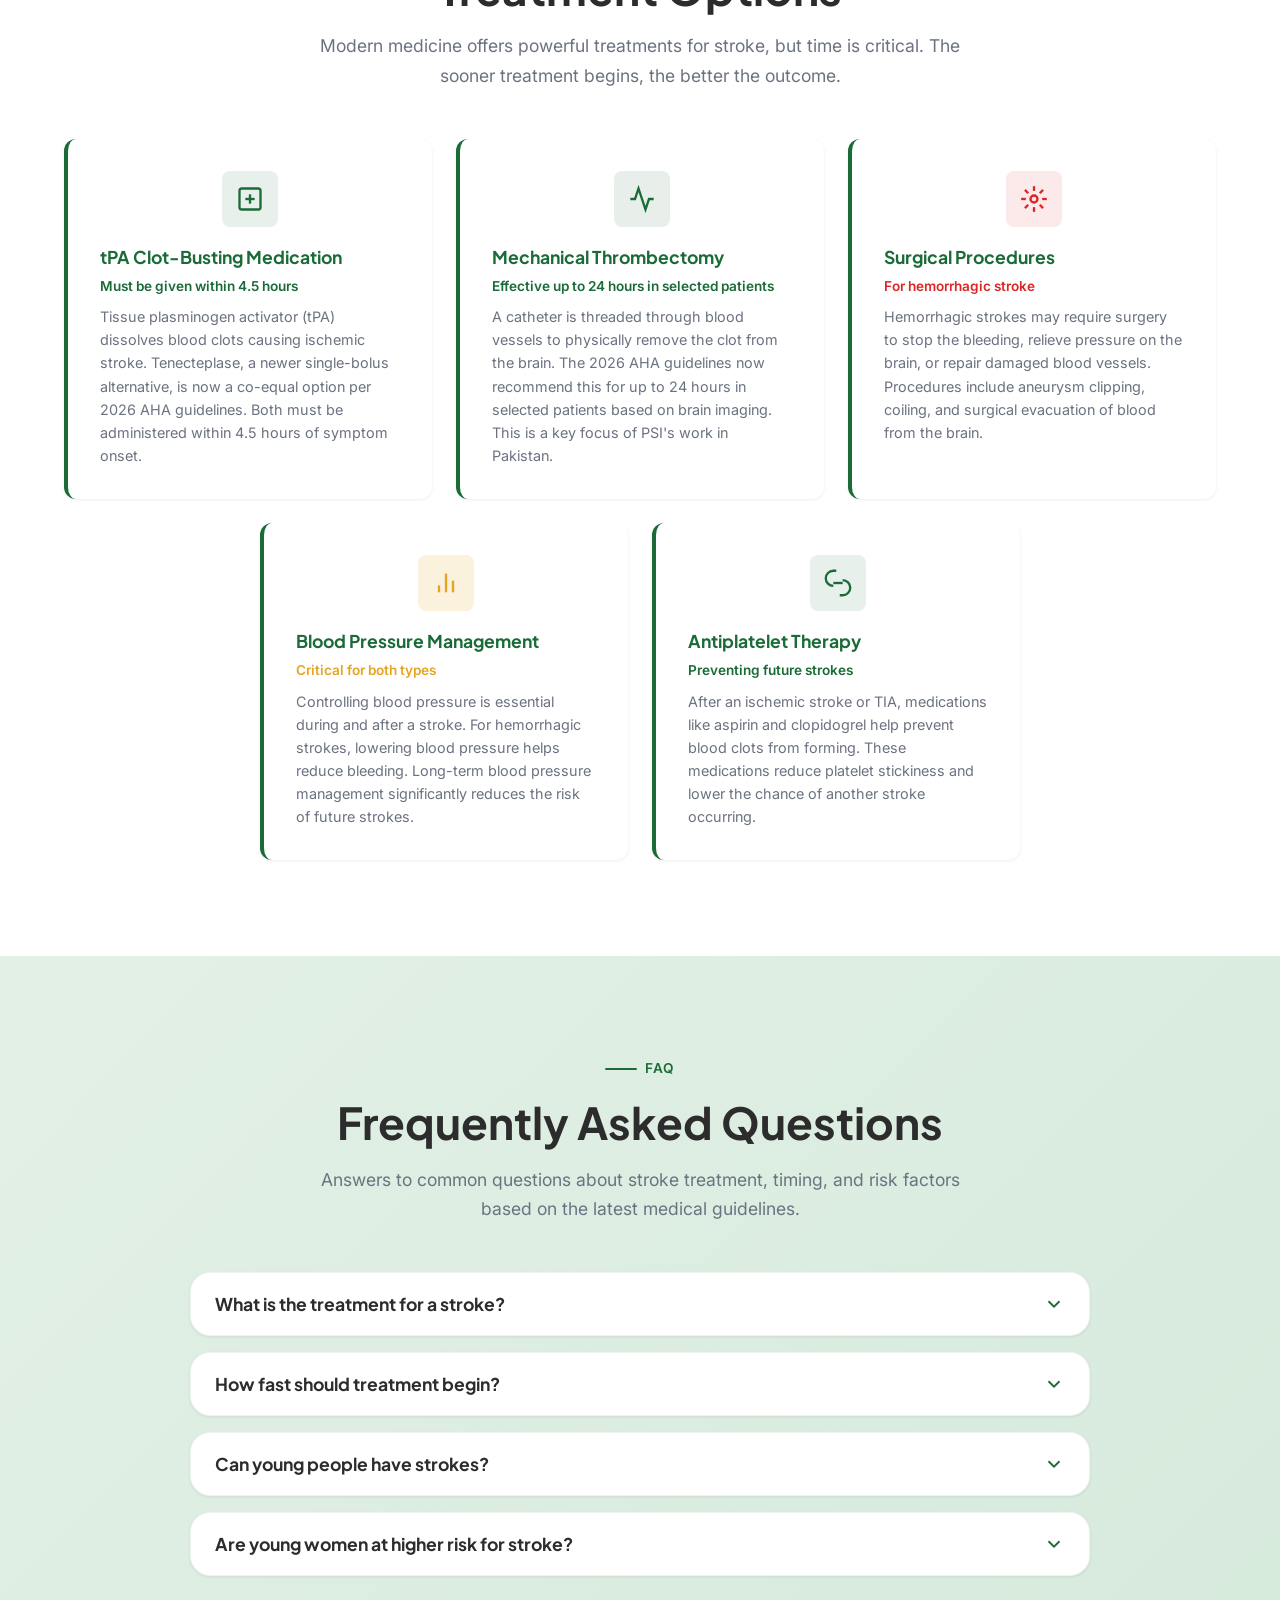
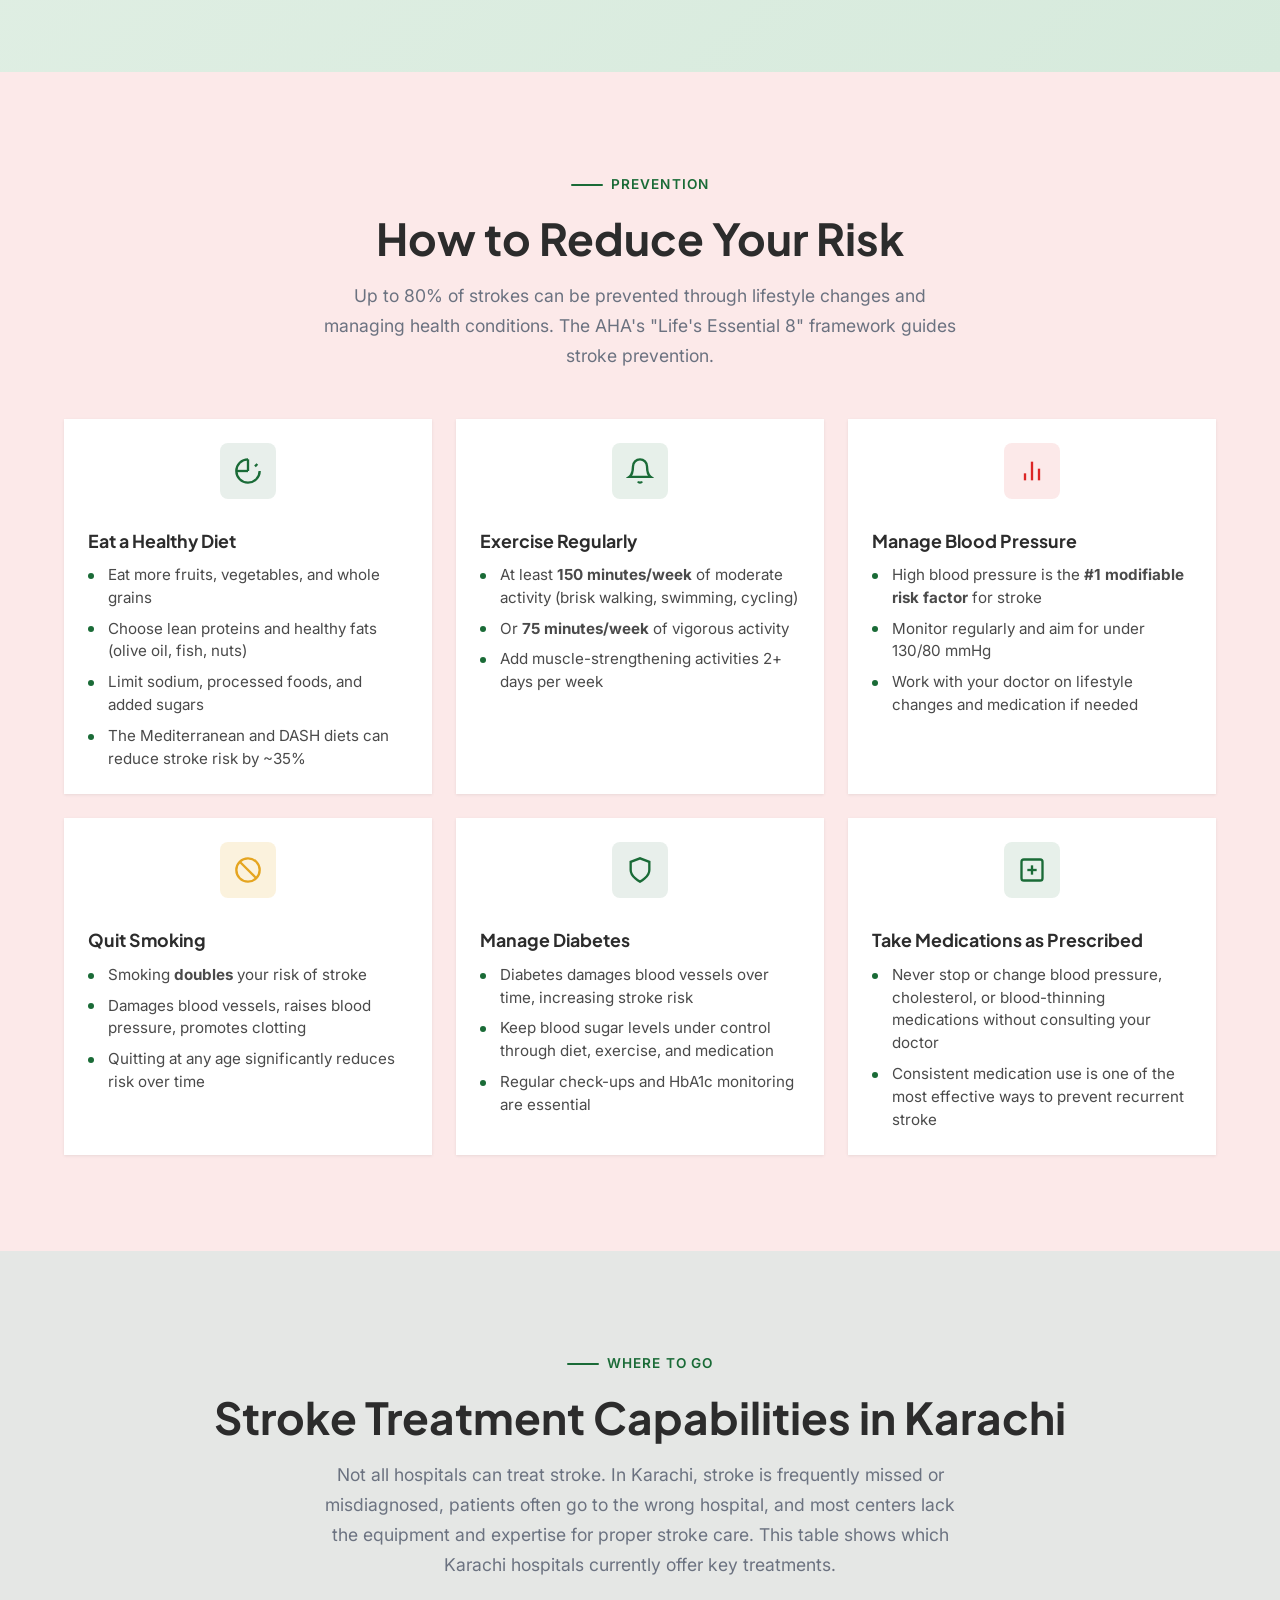
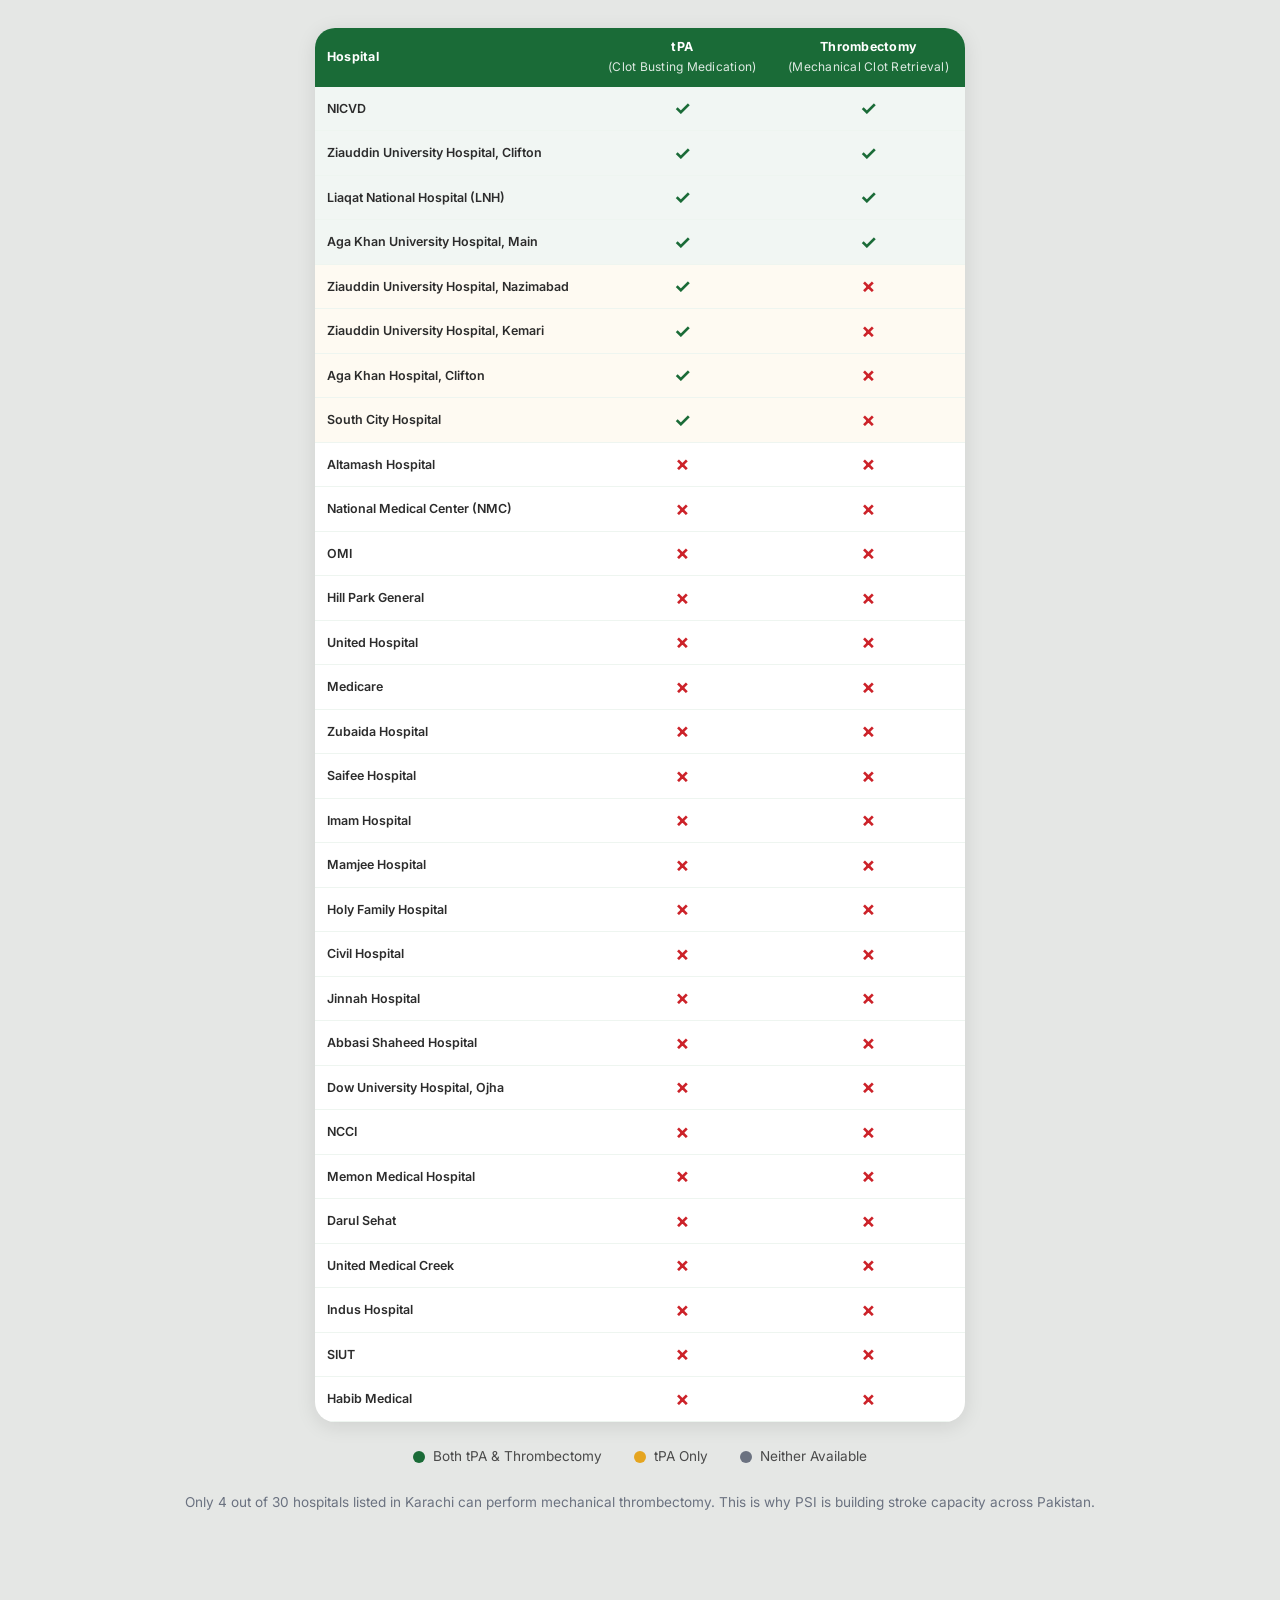
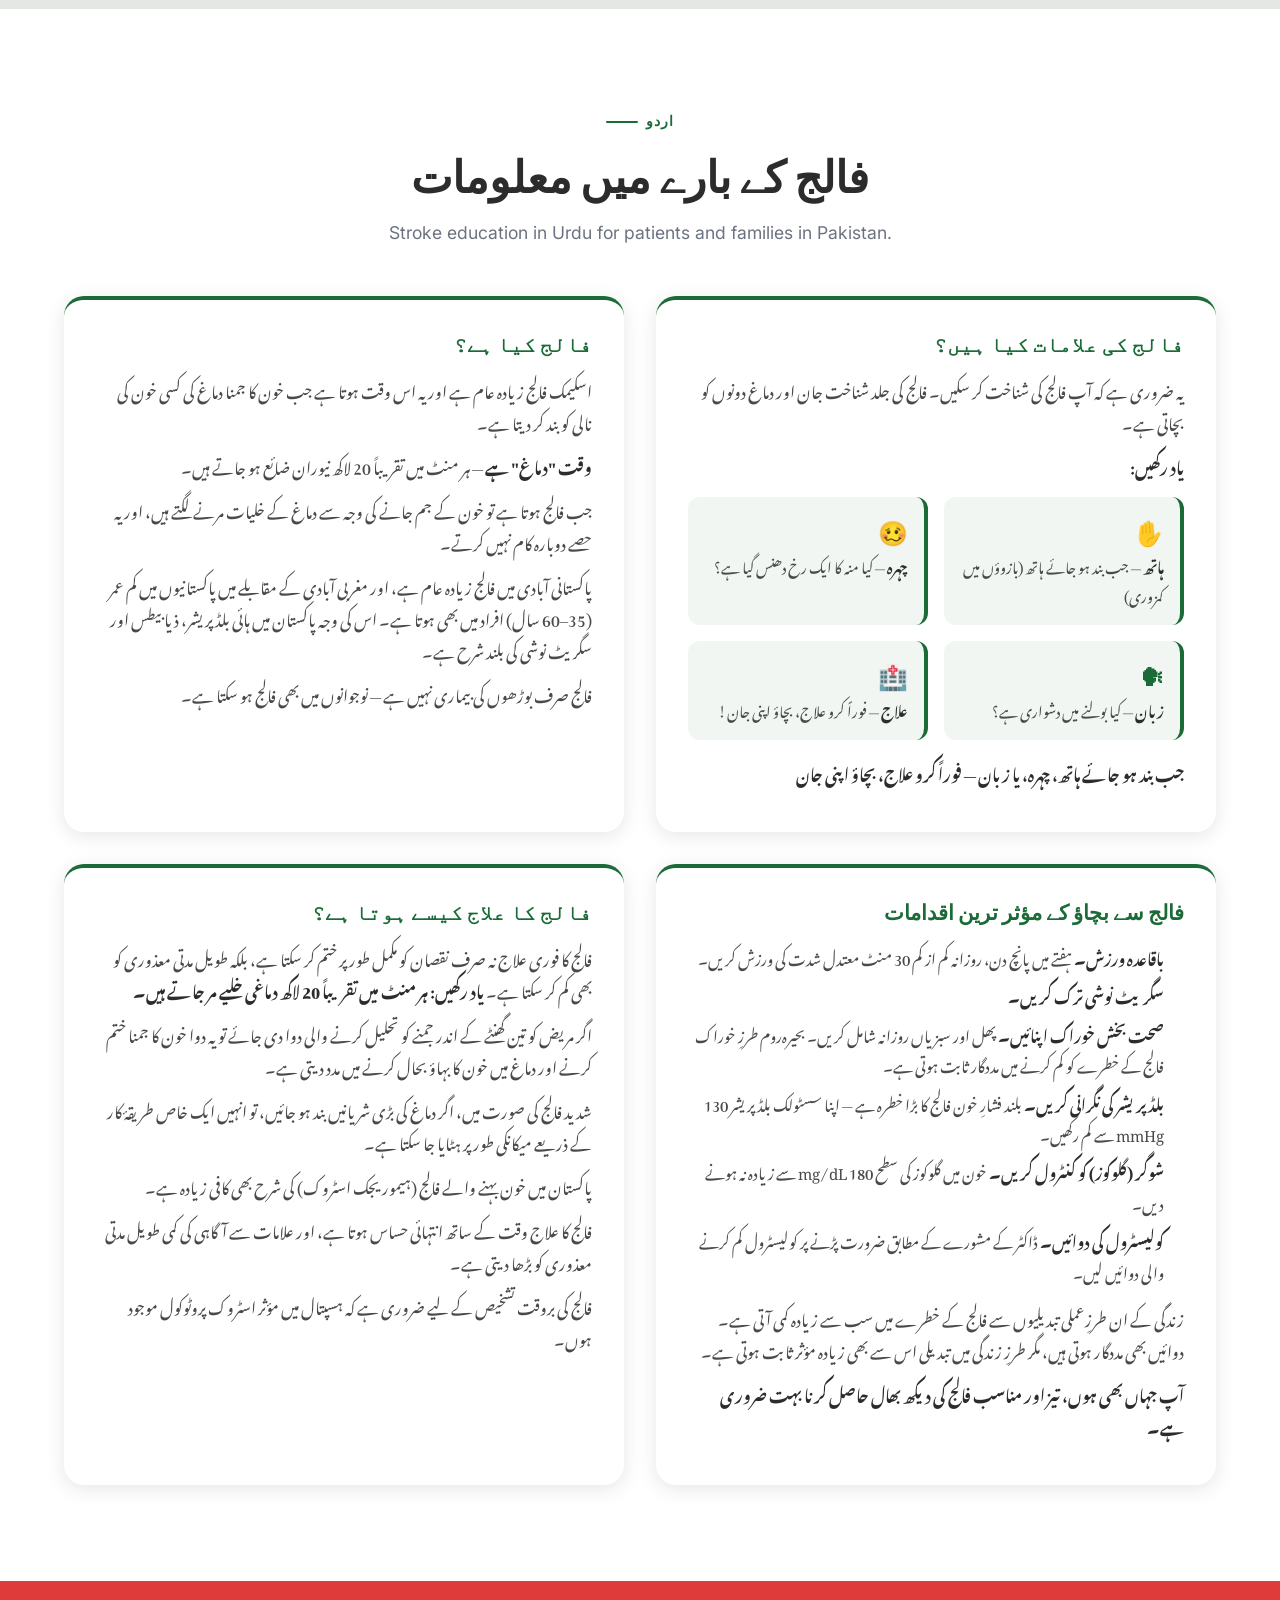
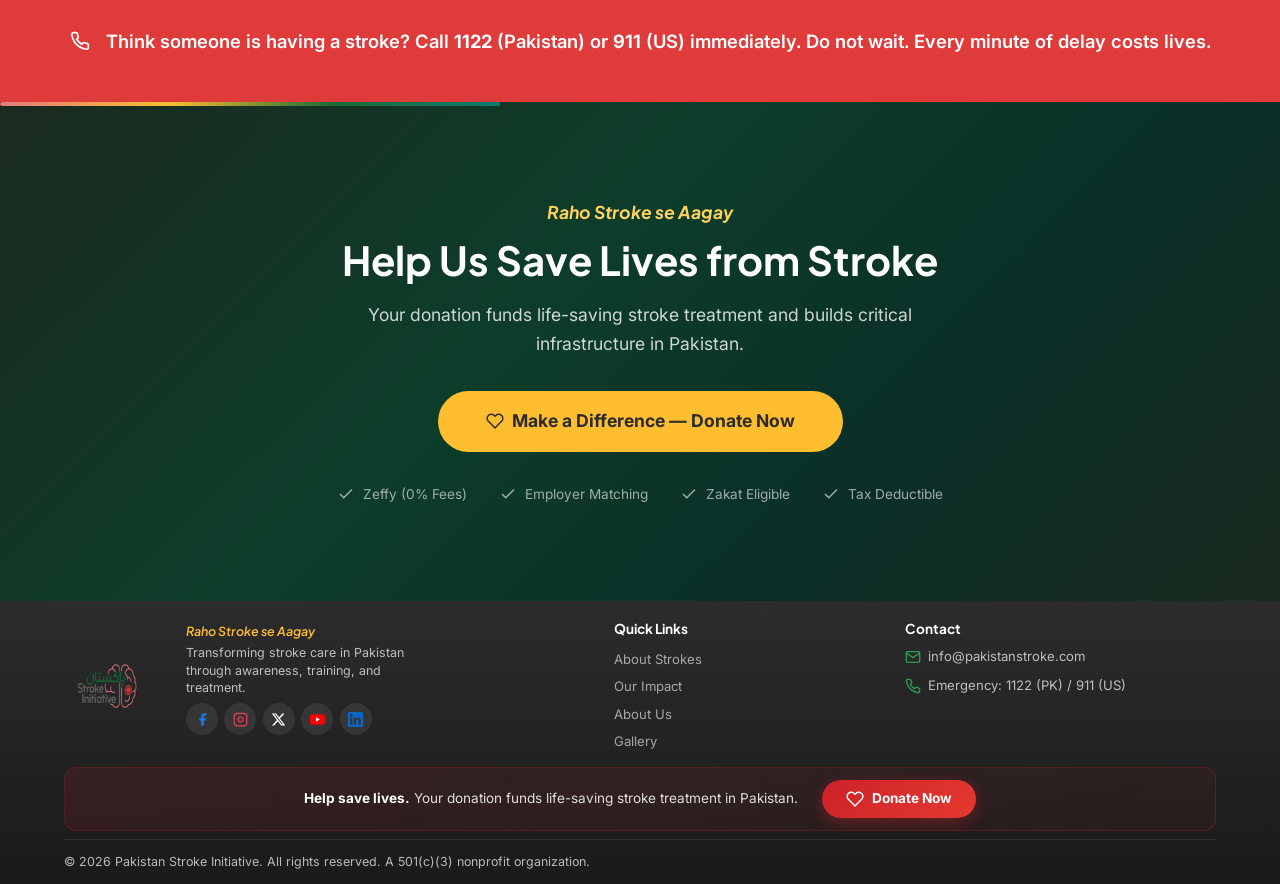
==== commit 7ad0f8af: "Rename 'Our Team' to 'About Us', add Mission/Vision, improve mobile UX - Rename nav link from 'Our T" ====
--- a/about-strokes.html
+++ b/about-strokes.html
@@ -77,7 +77,7 @@
       <div class="nav-links" id="nav-links">
         <a href="index.html">Home</a>
         <a href="impact.html">Our Impact</a>
-        <a href="team.html">Our Team</a>
+        <a href="team.html">About Us</a>
         <a href="about-strokes.html" class="active">About Strokes</a>
         <a href="gallery.html">Gallery</a>
         <a href="contact.html">Contact</a>
@@ -892,7 +892,7 @@
           <div class="footer-links">
             <a href="about-strokes.html">About Strokes</a>
             <a href="impact.html">Our Impact</a>
-            <a href="team.html">Our Team</a>
+            <a href="team.html">About Us</a>
             <a href="gallery.html">Gallery</a>
           </div>
         </div>
--- a/css/styles.css
+++ b/css/styles.css
@@ -509,9 +509,9 @@
     background: var(--white);
     flex-direction: column;
     align-items: flex-start;
-    padding: 5rem 2rem 2rem;
-    padding-bottom: calc(2rem + env(safe-area-inset-bottom, 0px));
-    gap: 0.15rem;
+    padding: 4.5rem 1.5rem 1.5rem;
+    padding-bottom: calc(1.5rem + env(safe-area-inset-bottom, 0px));
+    gap: 0;
     box-shadow: -10px 0 40px rgba(0,0,0,0.1);
     transition: right 0.4s cubic-bezier(0.4, 0, 0.2, 1);
     overflow-y: auto;
@@ -523,13 +523,13 @@
 
   .nav-links a {
     width: 100%;
-    padding: 0.7rem 1rem;
-    font-size: 1.02rem;
+    padding: 0.55rem 1rem;
+    font-size: 0.95rem;
   }
 
   .nav-donate {
     margin-left: 0;
-    margin-top: 0.75rem;
+    margin-top: 0.5rem;
     width: 100%;
   }
 
@@ -540,27 +540,27 @@
 
   .nav-mobile-social {
     display: block;
-    margin-top: 1rem;
-    padding-top: 0.75rem;
+    margin-top: 0.75rem;
+    padding-top: 0.5rem;
     border-top: 1px solid var(--gray-light);
     width: 100%;
   }
 
   .nav-mobile-social > p {
-    font-size: 0.7rem;
+    font-size: 0.65rem;
     font-weight: 600;
     text-transform: uppercase;
     letter-spacing: 0.05em;
     color: var(--gray);
-    margin-bottom: 0.6rem;
+    margin-bottom: 0.4rem;
     text-align: center;
   }
 
   .nav-mobile-social-links {
     display: flex;
     flex-wrap: wrap;
-    gap: 0.6rem;
-    margin-bottom: 0.5rem;
+    gap: 0.5rem;
+    margin-bottom: 0.35rem;
     justify-content: center;
   }
 
@@ -572,8 +572,8 @@
     display: inline-flex;
     align-items: center;
     justify-content: center;
-    width: 44px;
-    height: 44px;
+    width: 38px;
+    height: 38px;
     padding: 0;
     border-radius: var(--radius-sm);
     background: var(--gray-light);
@@ -594,8 +594,8 @@
   }
 
   .nav-mobile-social-links a svg {
-    width: 22px;
-    height: 22px;
+    width: 18px;
+    height: 18px;
     flex-shrink: 0;
   }
 
@@ -2629,10 +2629,11 @@
   margin: 0 auto;
 }
 
-/* Donate Page Sticky Navigation */
+/* Page Section Sticky Navigation */
 .donate-sticky-nav {
-  background: var(--white);
-  border-bottom: 1px solid var(--light-gray);
+  background: linear-gradient(135deg, #f8faf9 0%, #f0f5f2 100%);
+  border-bottom: 2px solid rgba(26,107,55,0.15);
+  border-top: 1px solid rgba(26,107,55,0.08);
   padding: 0;
   position: sticky;
   top: 72px;
@@ -2641,7 +2642,7 @@
 }
 
 .donate-sticky-nav.stuck {
-  box-shadow: 0 2px 12px rgba(0,0,0,0.08);
+  box-shadow: 0 3px 16px rgba(26,107,55,0.1);
 }
 
 .donate-sticky-nav .container {
@@ -2659,8 +2660,8 @@
   display: flex;
   align-items: center;
   gap: 0.4rem;
-  padding: 0.85rem 1.25rem;
-  font-size: 0.85rem;
+  padding: 0.75rem 1.15rem;
+  font-size: 0.8rem;
   font-weight: 600;
   color: var(--gray);
   text-decoration: none;
@@ -2671,12 +2672,13 @@
 
 .donate-nav-link:hover {
   color: var(--green);
-  background: rgba(26,107,55,0.04);
+  background: rgba(26,107,55,0.06);
 }
 
 .donate-nav-link.active {
   color: var(--green);
   border-bottom-color: var(--green);
+  background: rgba(26,107,55,0.04);
 }
 
 .donate-nav-link svg {
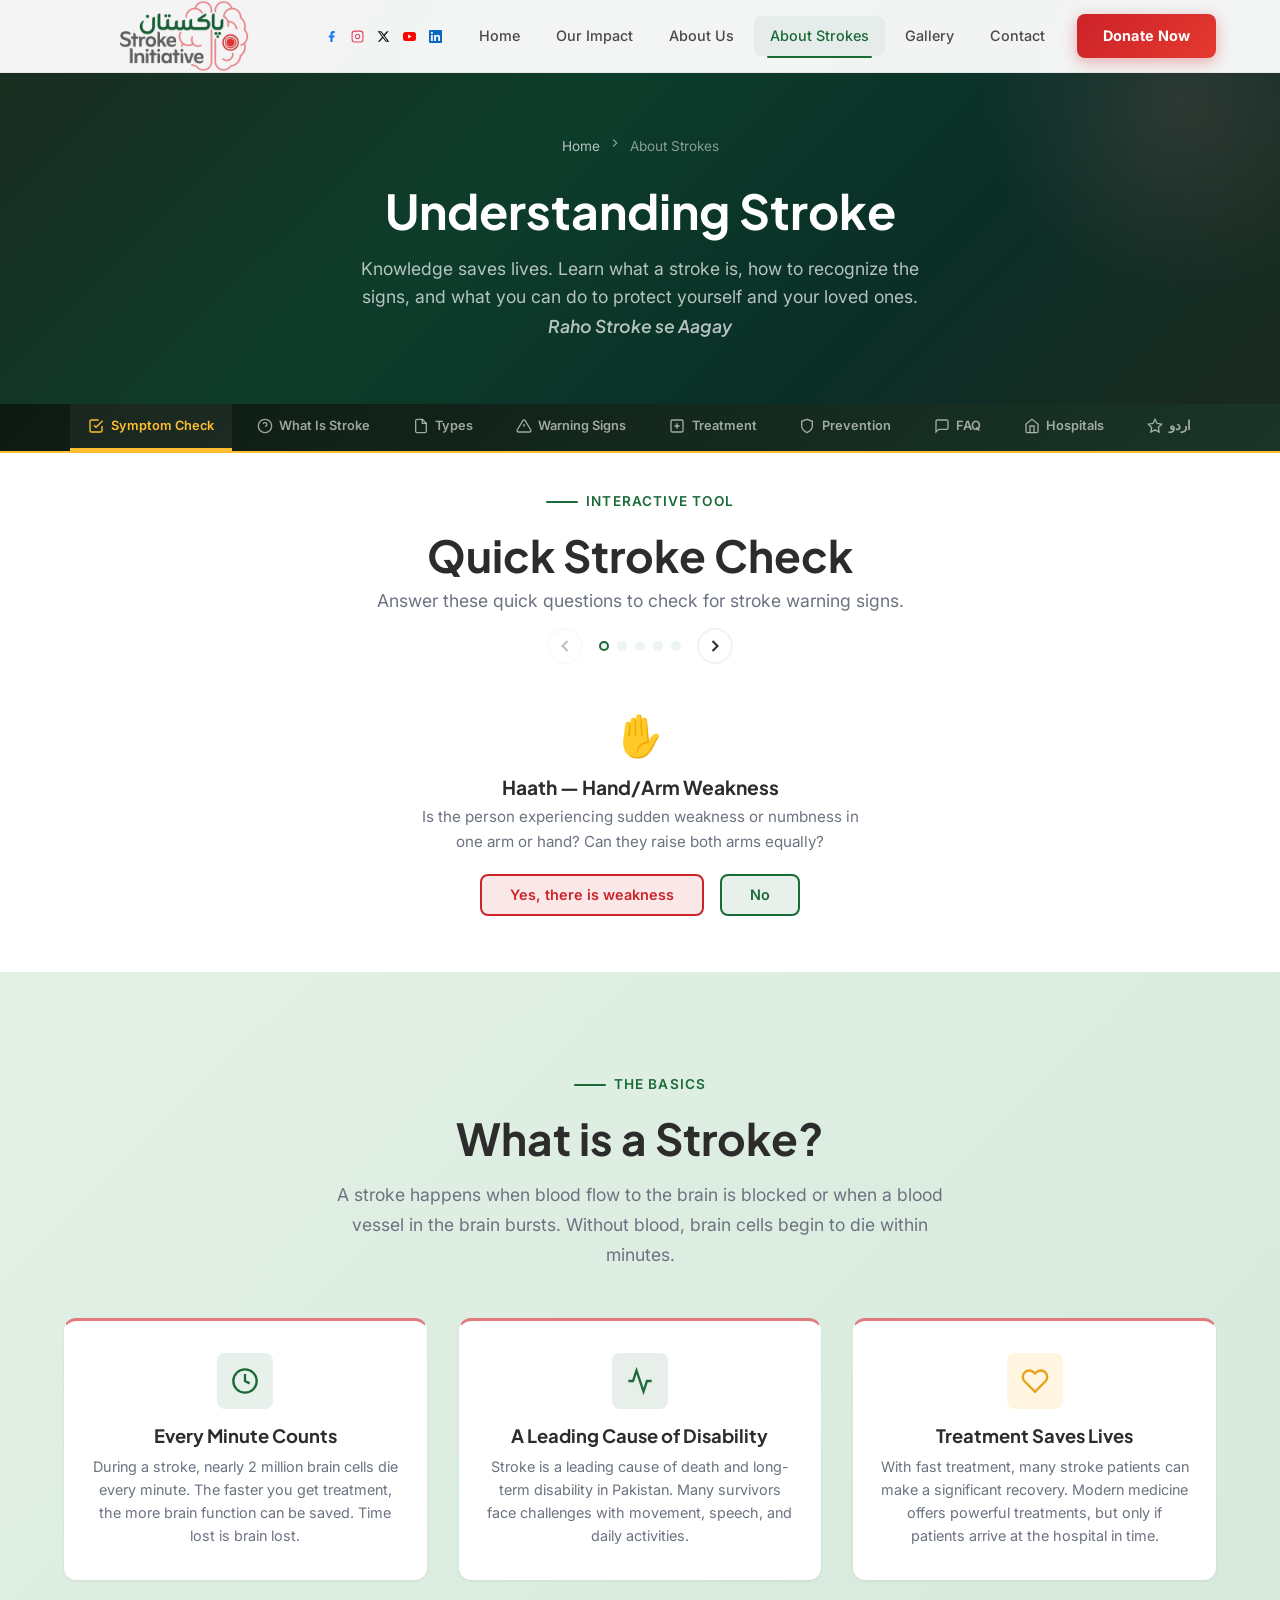
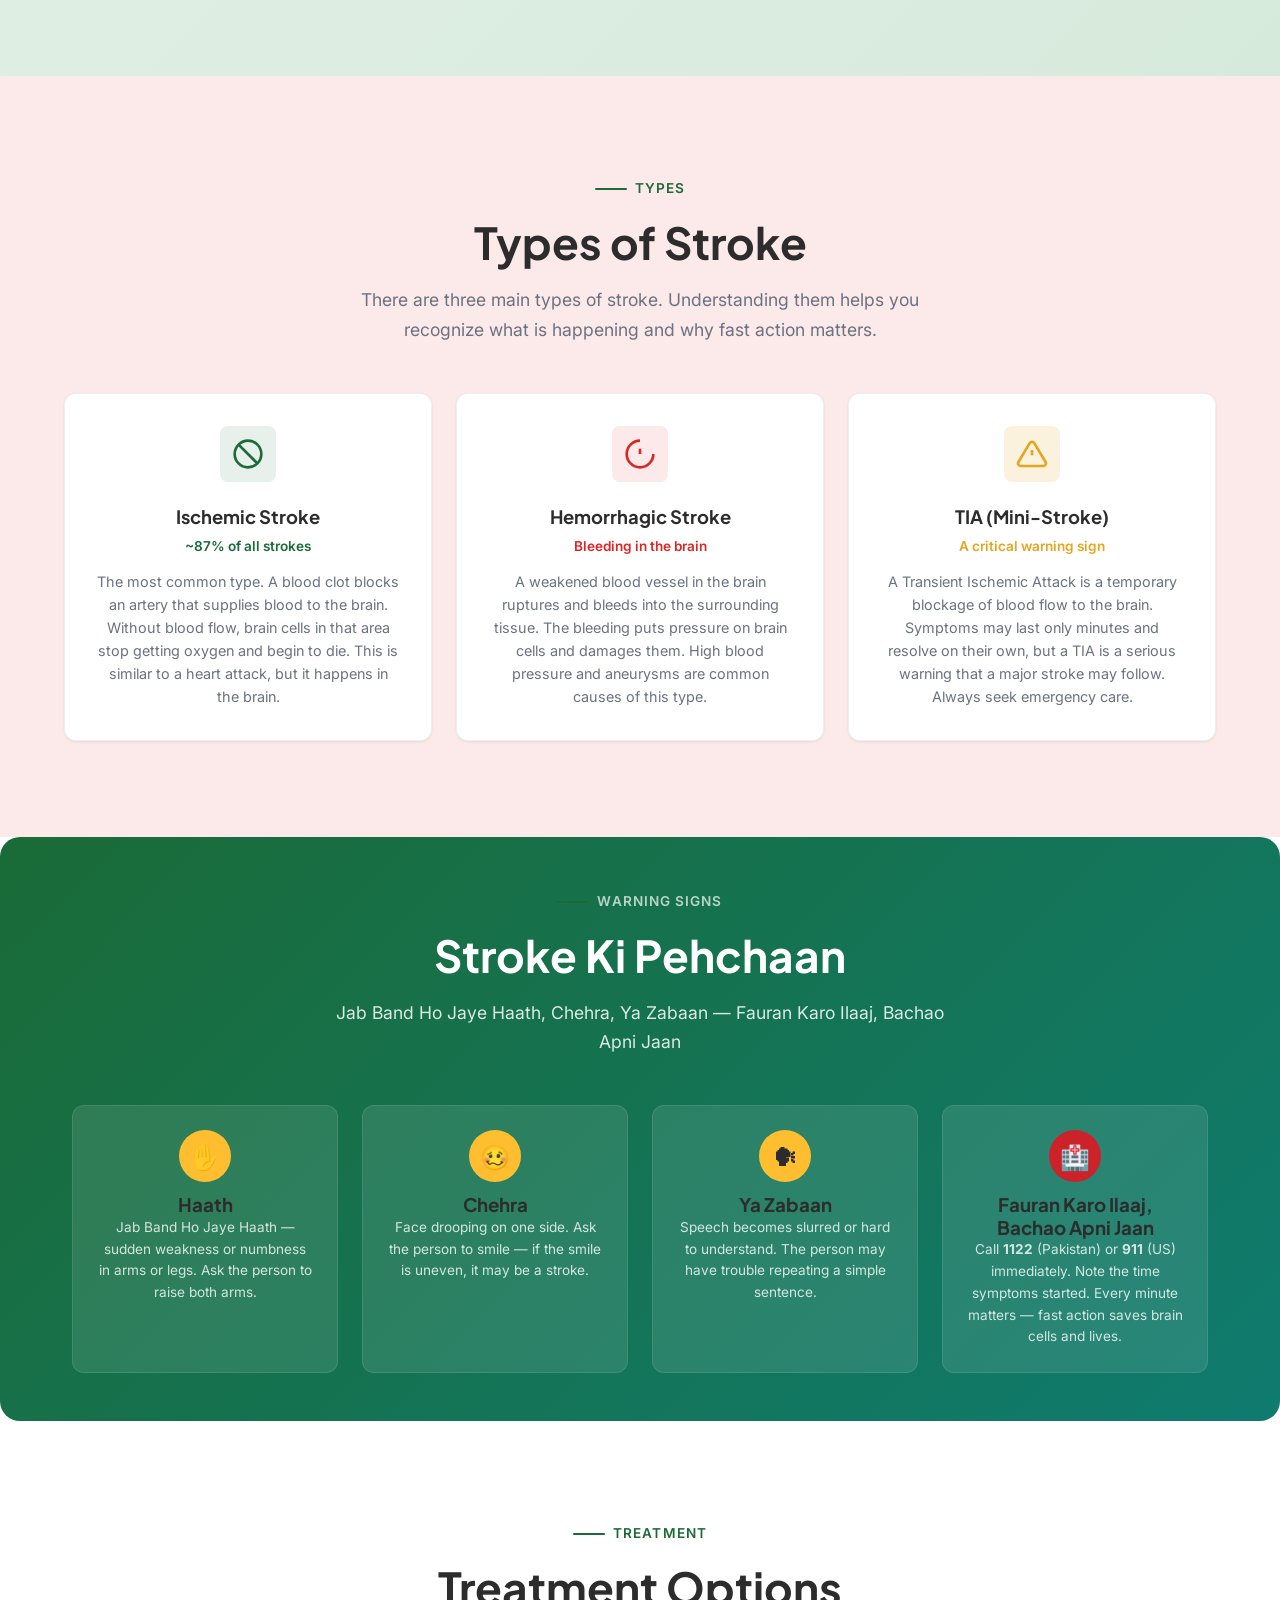
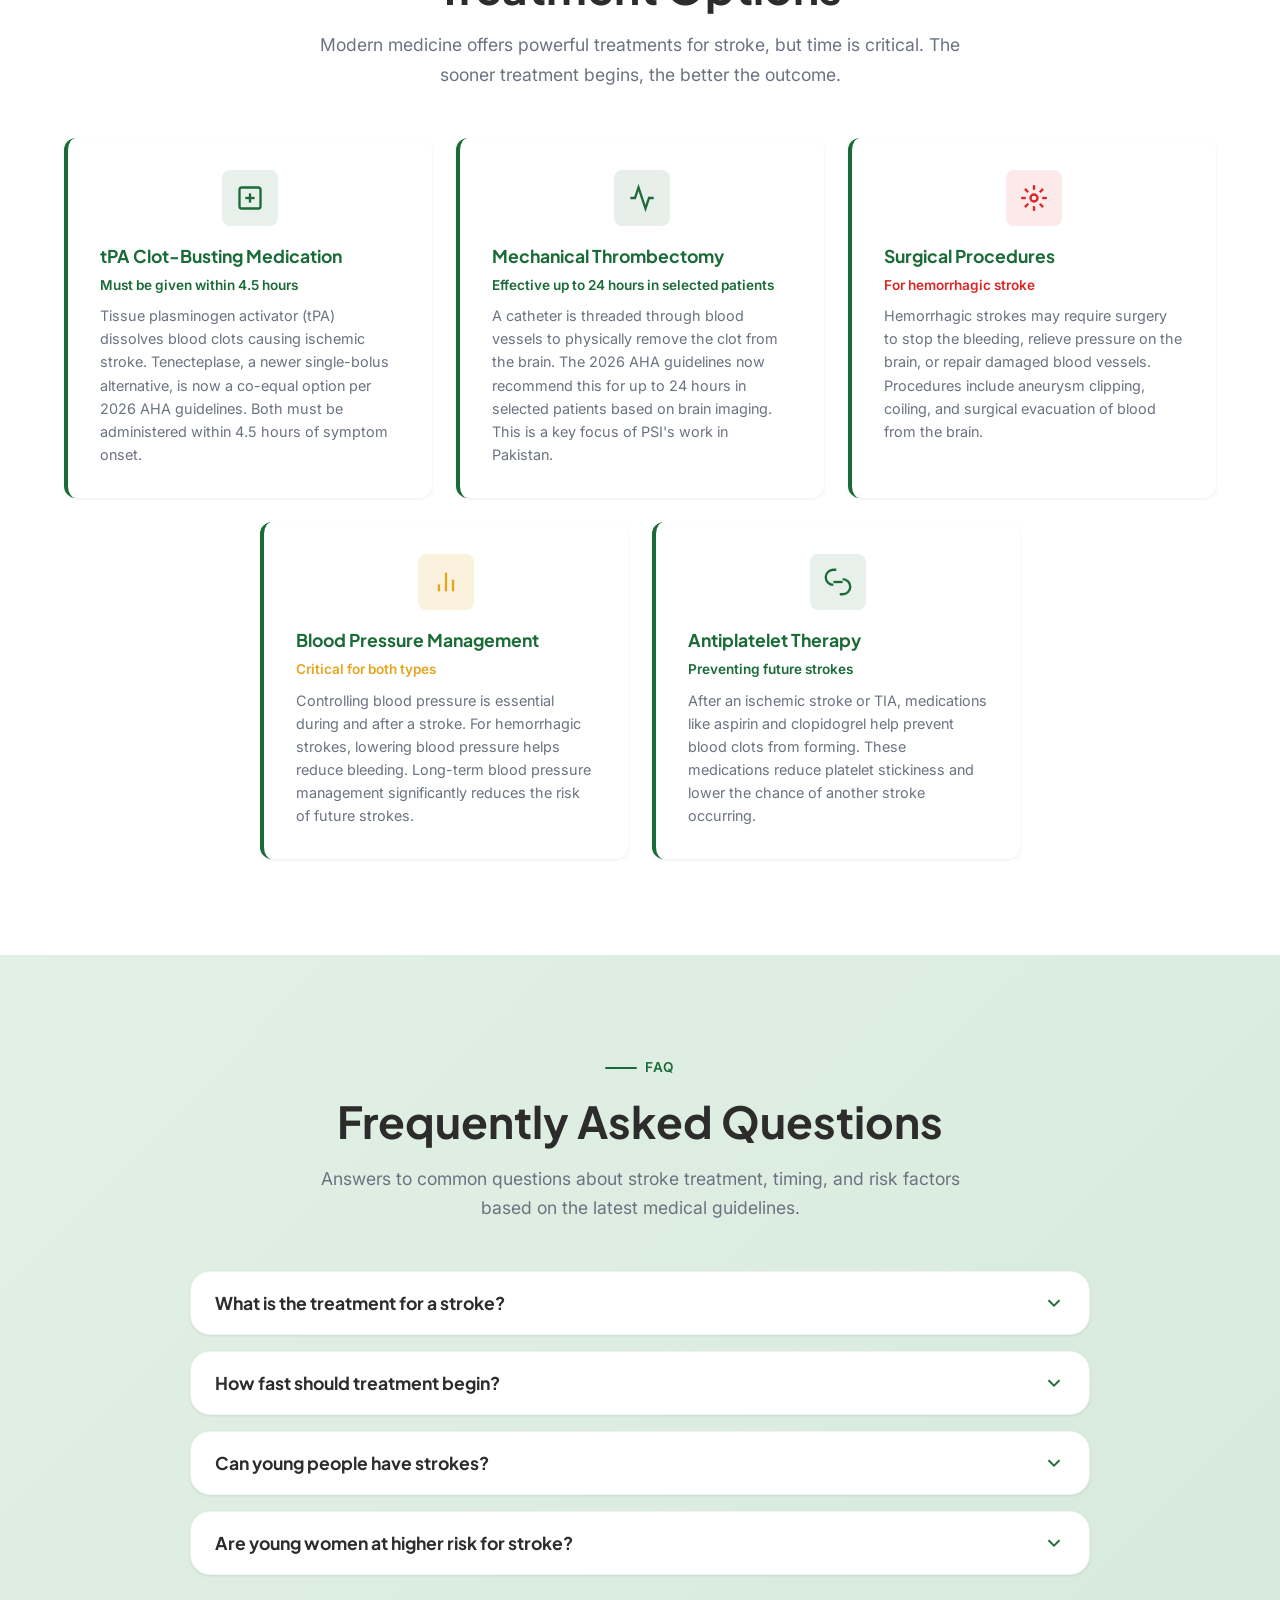
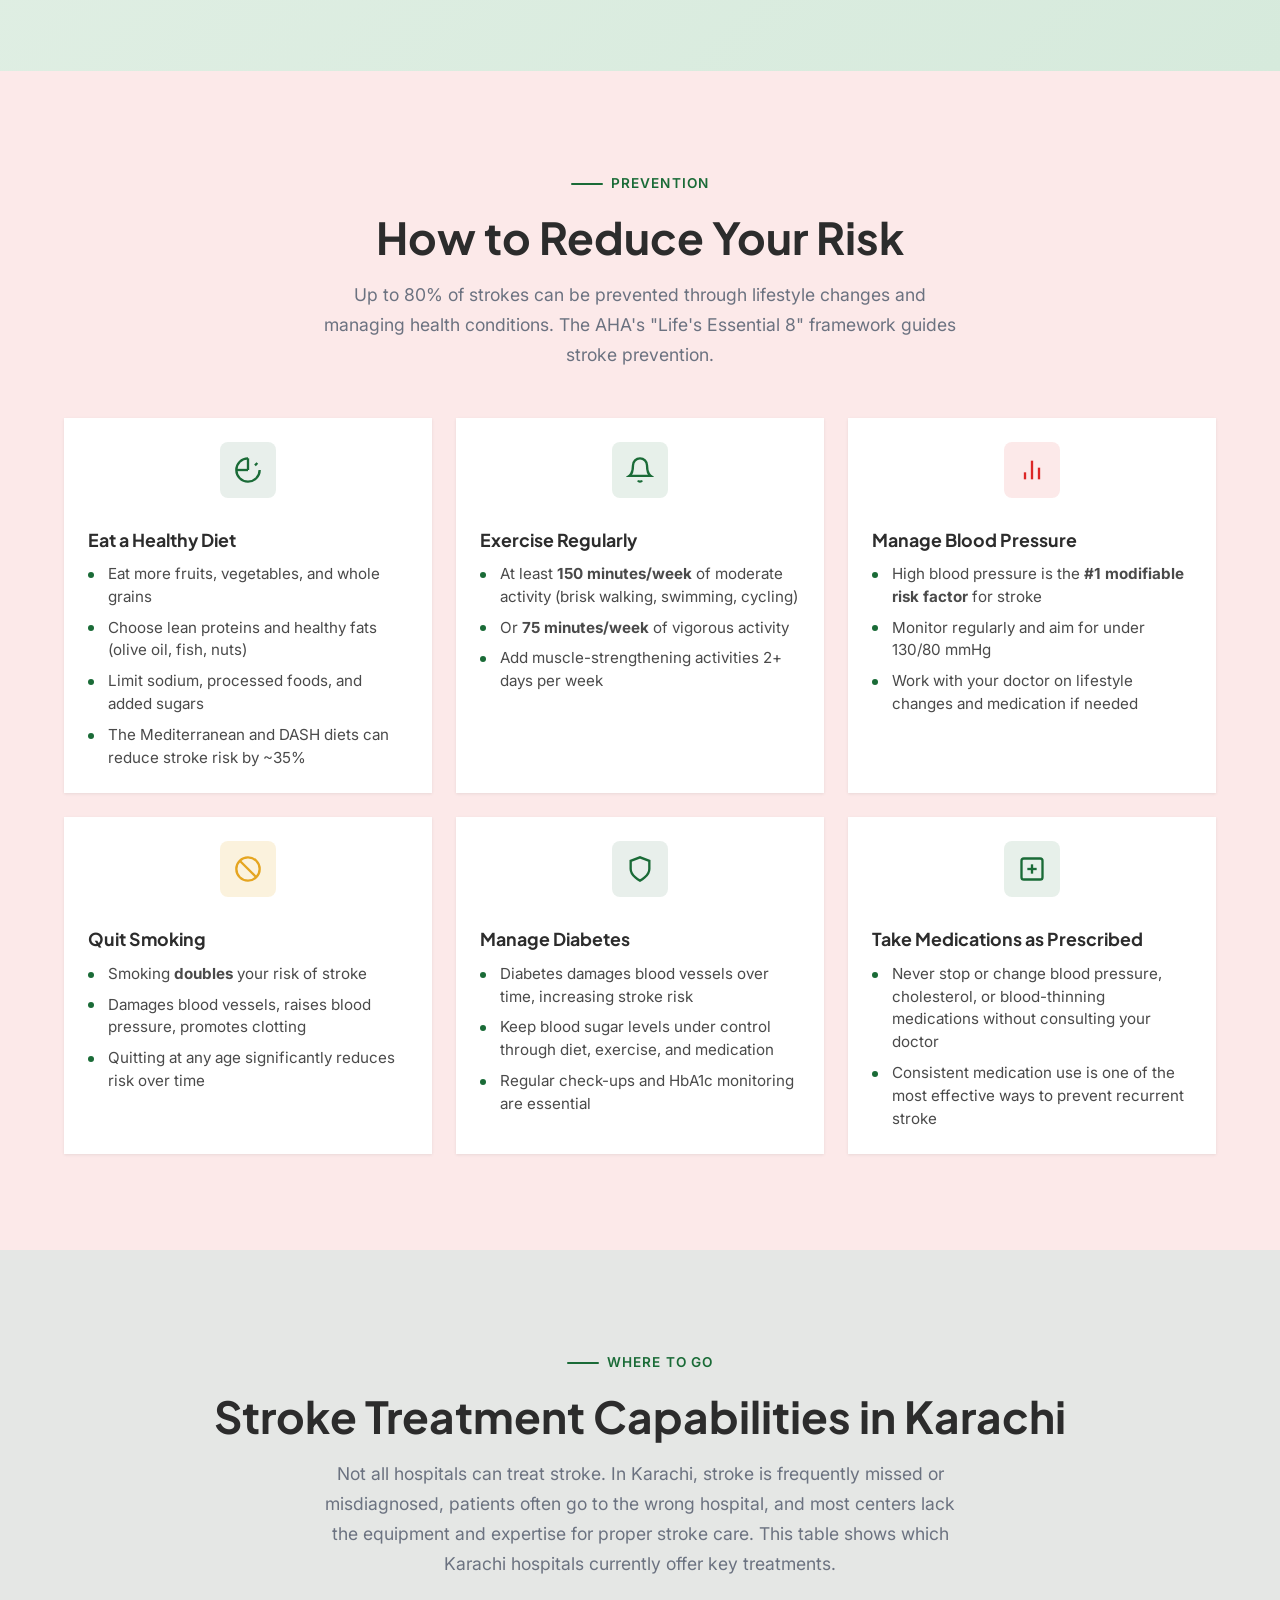
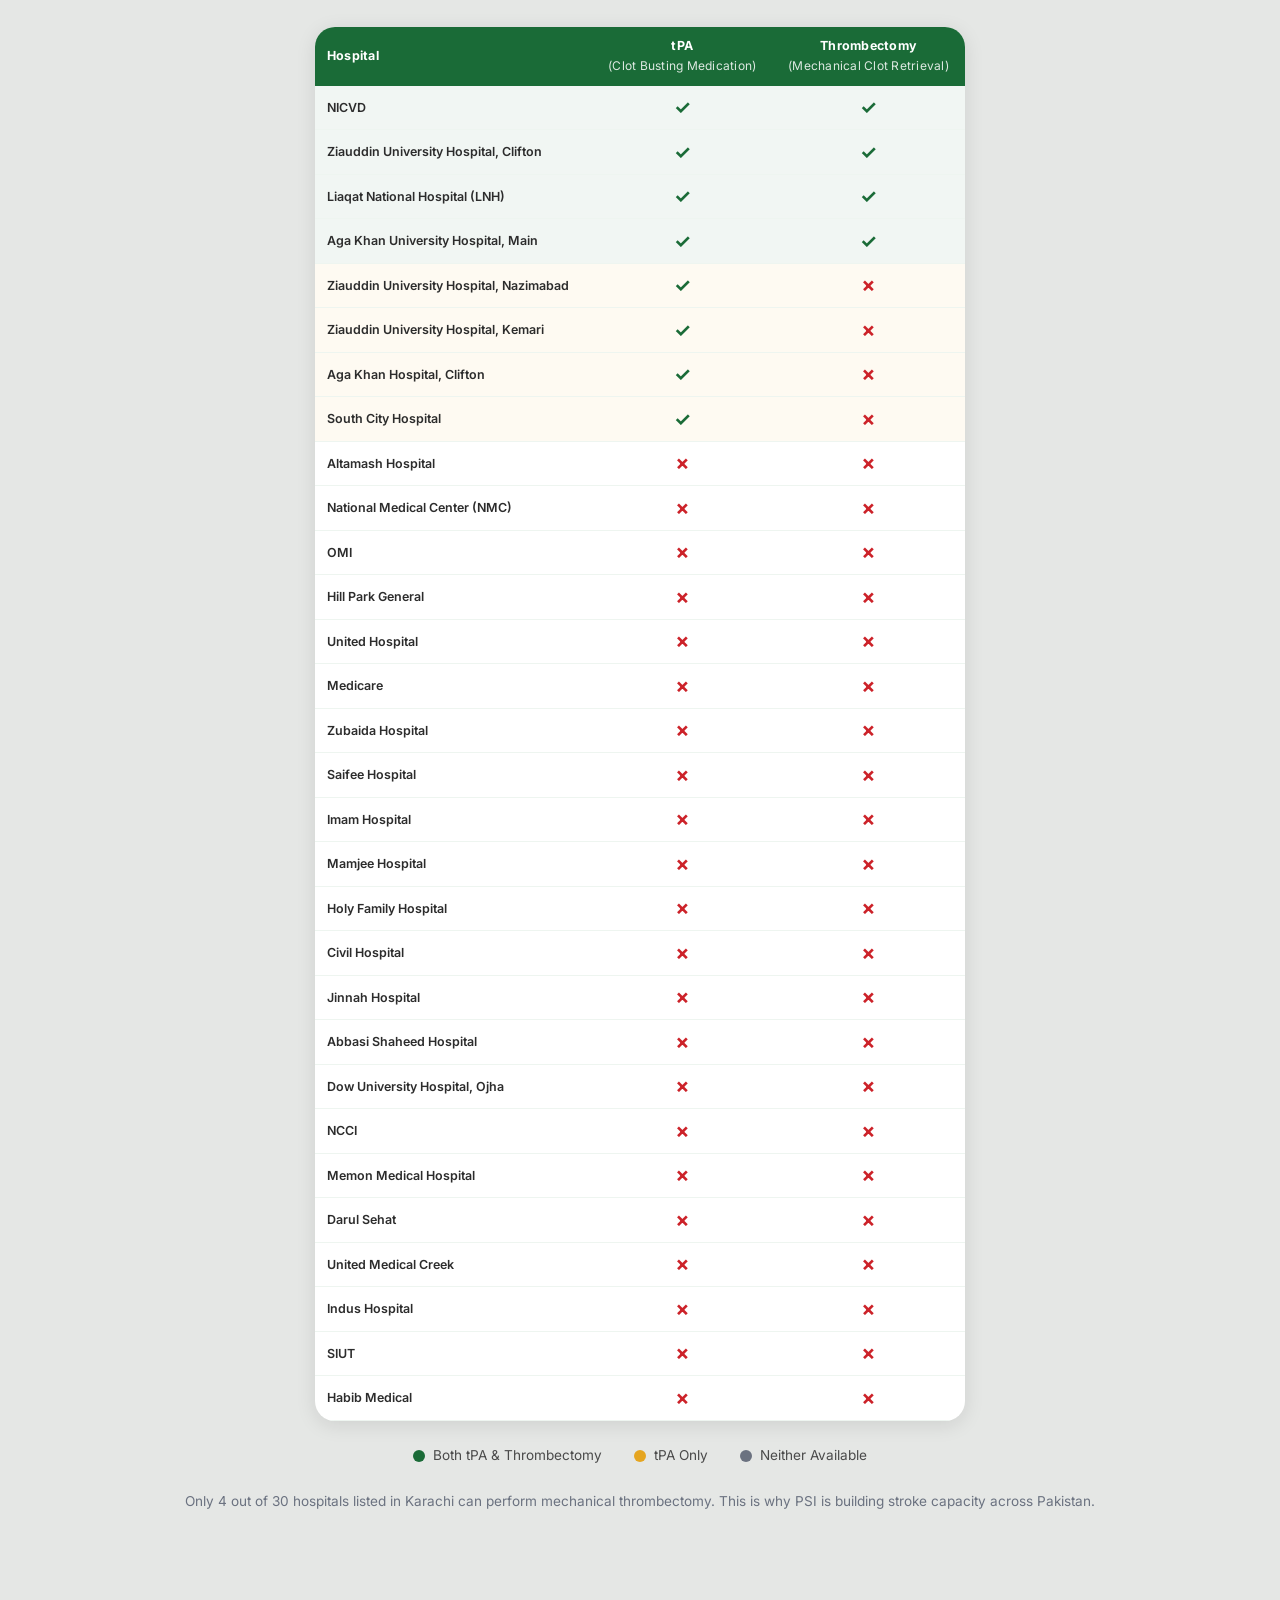
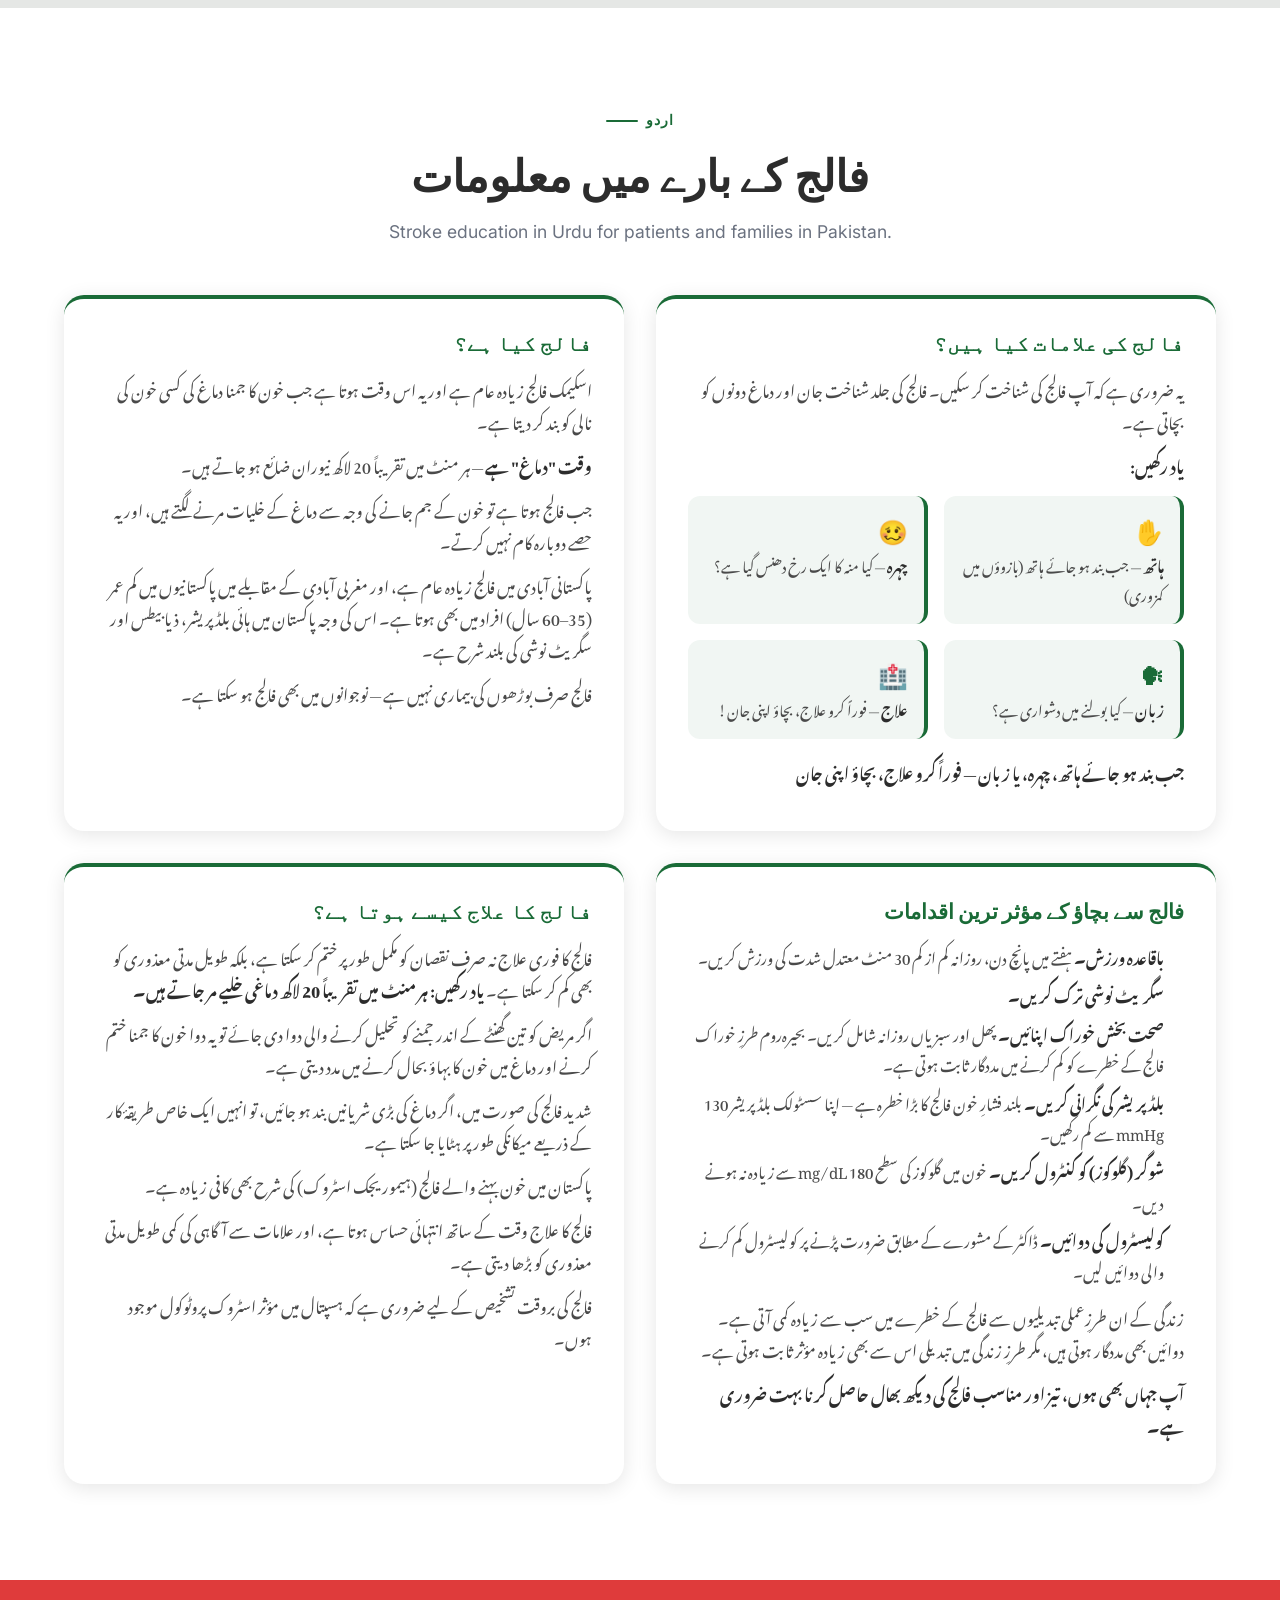
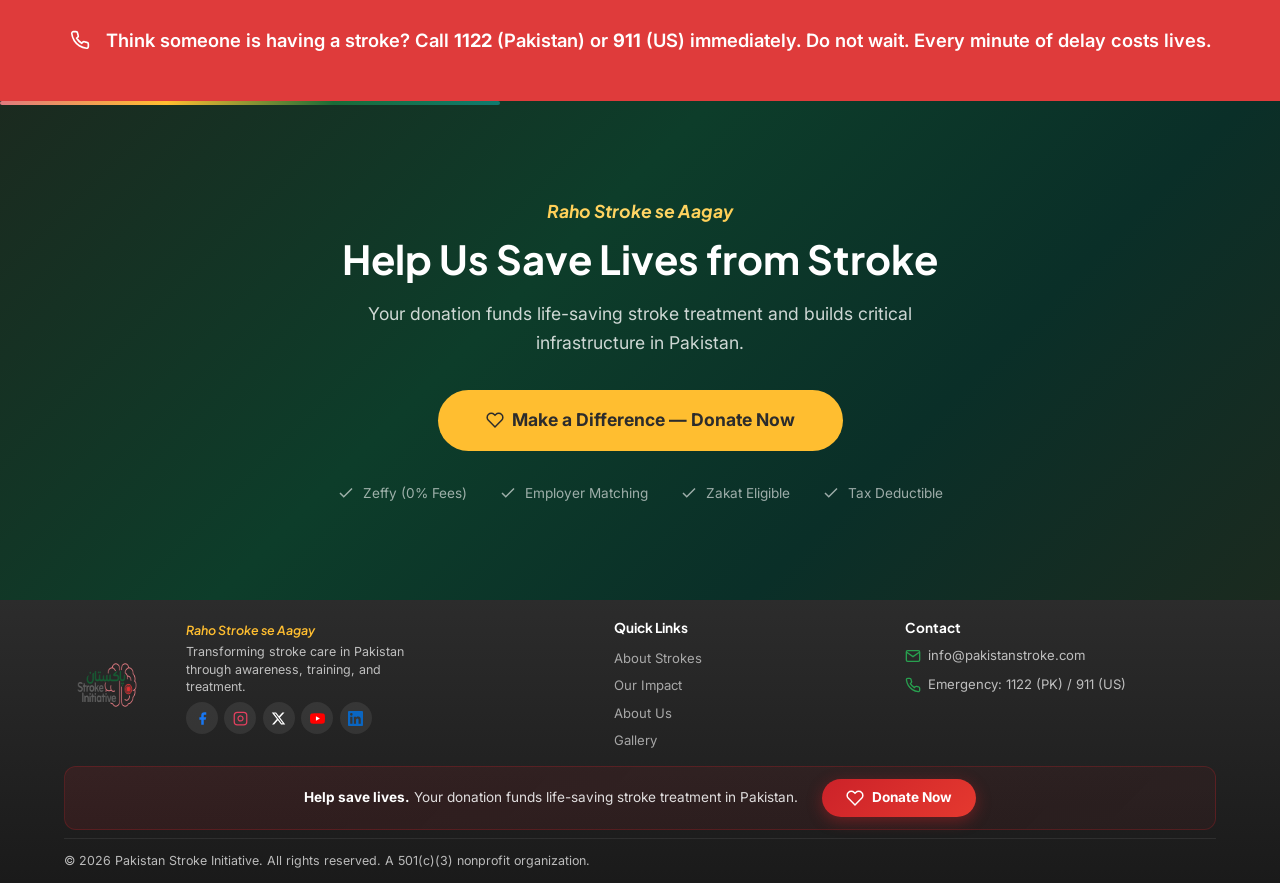
==== commit e9189beb: "Add cache-busting ?v=3 to CSS and JS references across all pages Co-Authored-By: Claude Opus 4.6 <no" ====
--- a/about-strokes.html
+++ b/about-strokes.html
@@ -39,7 +39,7 @@
   <link href="https://fonts.googleapis.com/css2?family=Inter:wght@400;500;600;700&family=Plus+Jakarta+Sans:wght@600;700;800&family=Noto+Nastaliq+Urdu:wght@400;700&display=swap" rel="stylesheet">
 
   <!-- Styles -->
-  <link rel="stylesheet" href="css/styles.css">
+  <link rel="stylesheet" href="css/styles.css?v=3">
 </head>
 <body>
   <!-- Skip to Content -->
@@ -940,7 +940,7 @@
     <svg viewBox="0 0 24 24" fill="none" stroke="currentColor" stroke-width="2"><polyline points="18 15 12 9 6 15"/></svg>
   </button>
 
-  <script src="js/main.js"></script>
+  <script src="js/main.js?v=3"></script>
   <script>
     // FAQ Accordion
     document.querySelectorAll('.faq-question').forEach(btn => {
--- a/css/styles.css
+++ b/css/styles.css
@@ -509,8 +509,9 @@
     background: var(--white);
     flex-direction: column;
     align-items: flex-start;
-    padding: 4.5rem 1.5rem 1.5rem;
-    padding-bottom: calc(1.5rem + env(safe-area-inset-bottom, 0px));
+    justify-content: flex-start;
+    padding: 3.5rem 1.5rem 1.5rem;
+    padding-bottom: calc(1rem + env(safe-area-inset-bottom, 0px));
     gap: 0;
     box-shadow: -10px 0 40px rgba(0,0,0,0.1);
     transition: right 0.4s cubic-bezier(0.4, 0, 0.2, 1);
@@ -540,7 +541,7 @@
 
   .nav-mobile-social {
     display: block;
-    margin-top: 0.75rem;
+    margin-top: 0.5rem;
     padding-top: 0.5rem;
     border-top: 1px solid var(--gray-light);
     width: 100%;
@@ -2631,9 +2632,8 @@
 
 /* Page Section Sticky Navigation */
 .donate-sticky-nav {
-  background: linear-gradient(135deg, #f8faf9 0%, #f0f5f2 100%);
-  border-bottom: 2px solid rgba(26,107,55,0.15);
-  border-top: 1px solid rgba(26,107,55,0.08);
+  background: linear-gradient(135deg, #0d1a12 0%, #1a3528 100%);
+  border-bottom: 2px solid var(--gold);
   padding: 0;
   position: sticky;
   top: 72px;
@@ -2642,7 +2642,7 @@
 }
 
 .donate-sticky-nav.stuck {
-  box-shadow: 0 3px 16px rgba(26,107,55,0.1);
+  box-shadow: 0 4px 20px rgba(0,0,0,0.25);
 }
 
 .donate-sticky-nav .container {
@@ -2663,7 +2663,7 @@
   padding: 0.75rem 1.15rem;
   font-size: 0.8rem;
   font-weight: 600;
-  color: var(--gray);
+  color: rgba(255,255,255,0.6);
   text-decoration: none;
   border-bottom: 3px solid transparent;
   transition: var(--transition);
@@ -2671,14 +2671,14 @@
 }
 
 .donate-nav-link:hover {
-  color: var(--green);
-  background: rgba(26,107,55,0.06);
+  color: rgba(255,255,255,0.9);
+  background: rgba(255,255,255,0.08);
 }
 
 .donate-nav-link.active {
-  color: var(--green);
-  border-bottom-color: var(--green);
-  background: rgba(26,107,55,0.04);
+  color: var(--gold);
+  border-bottom-color: var(--gold);
+  background: rgba(255,255,255,0.05);
 }
 
 .donate-nav-link svg {
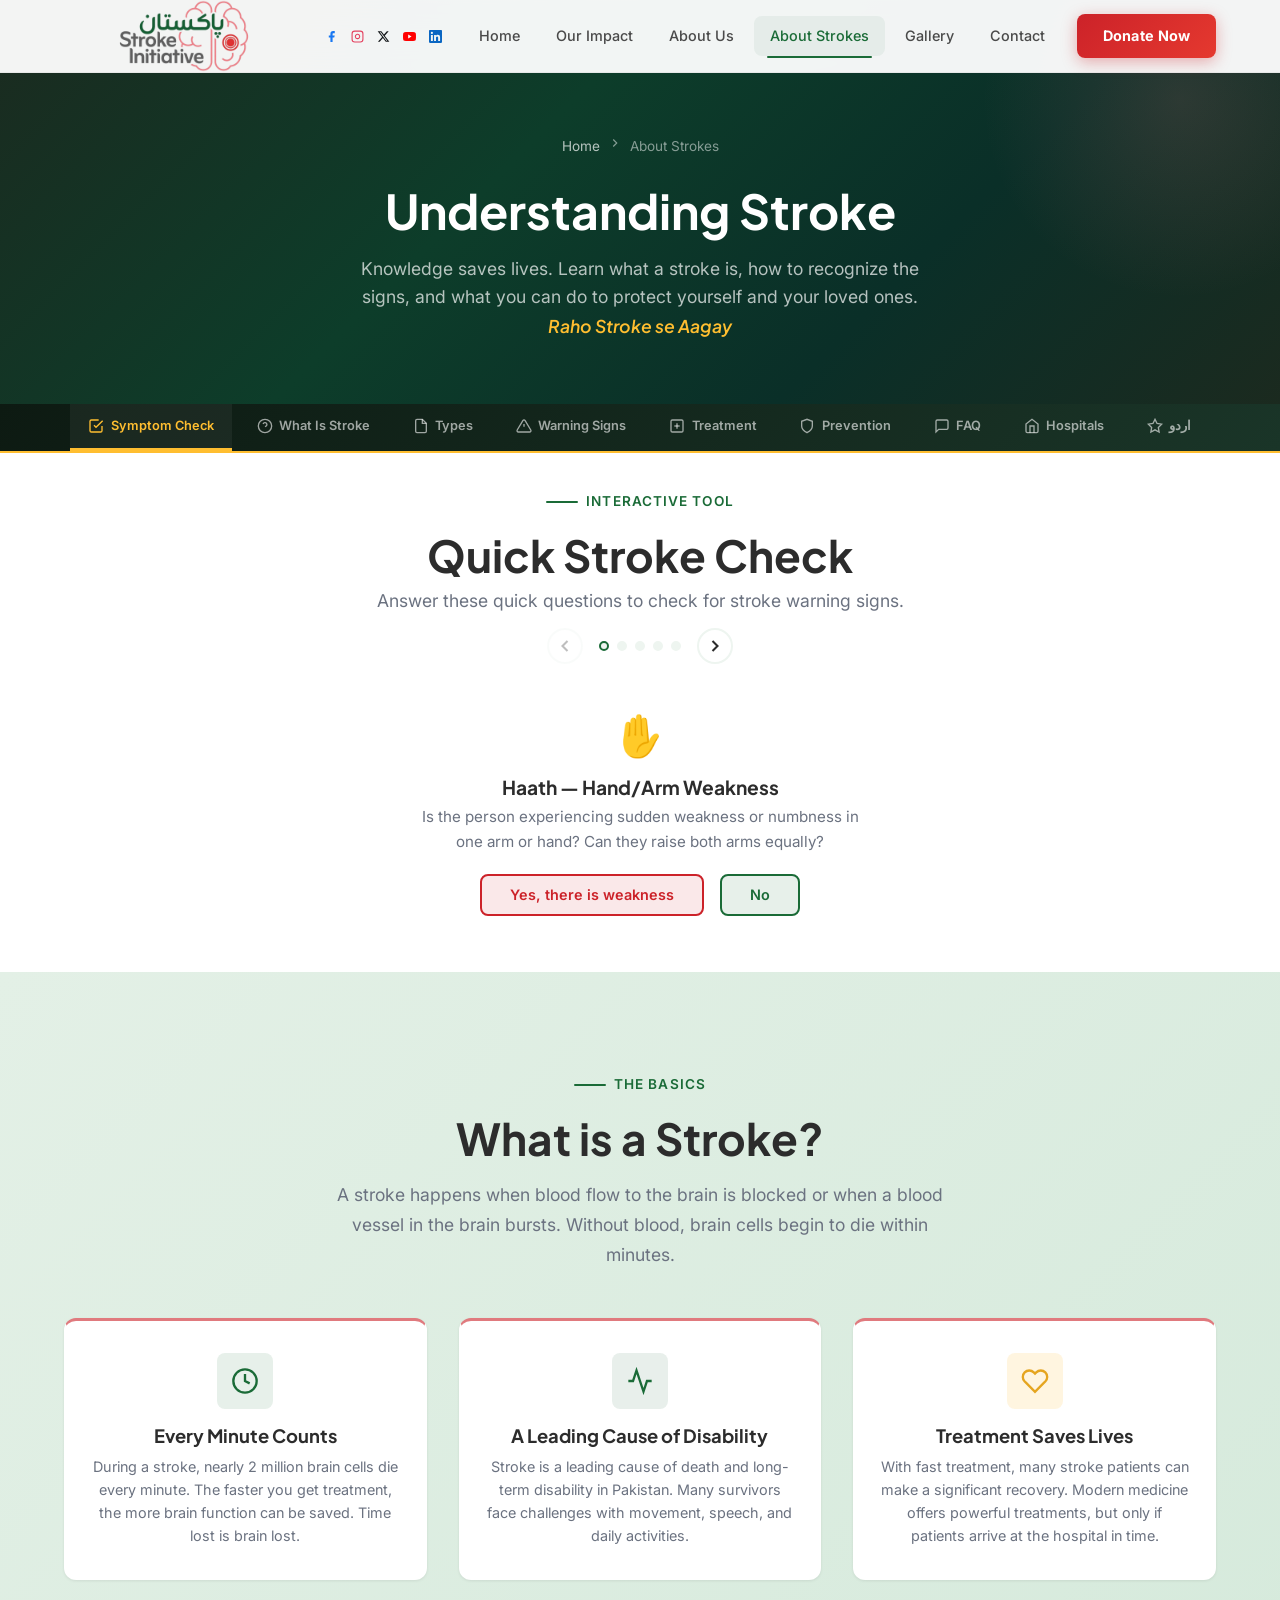
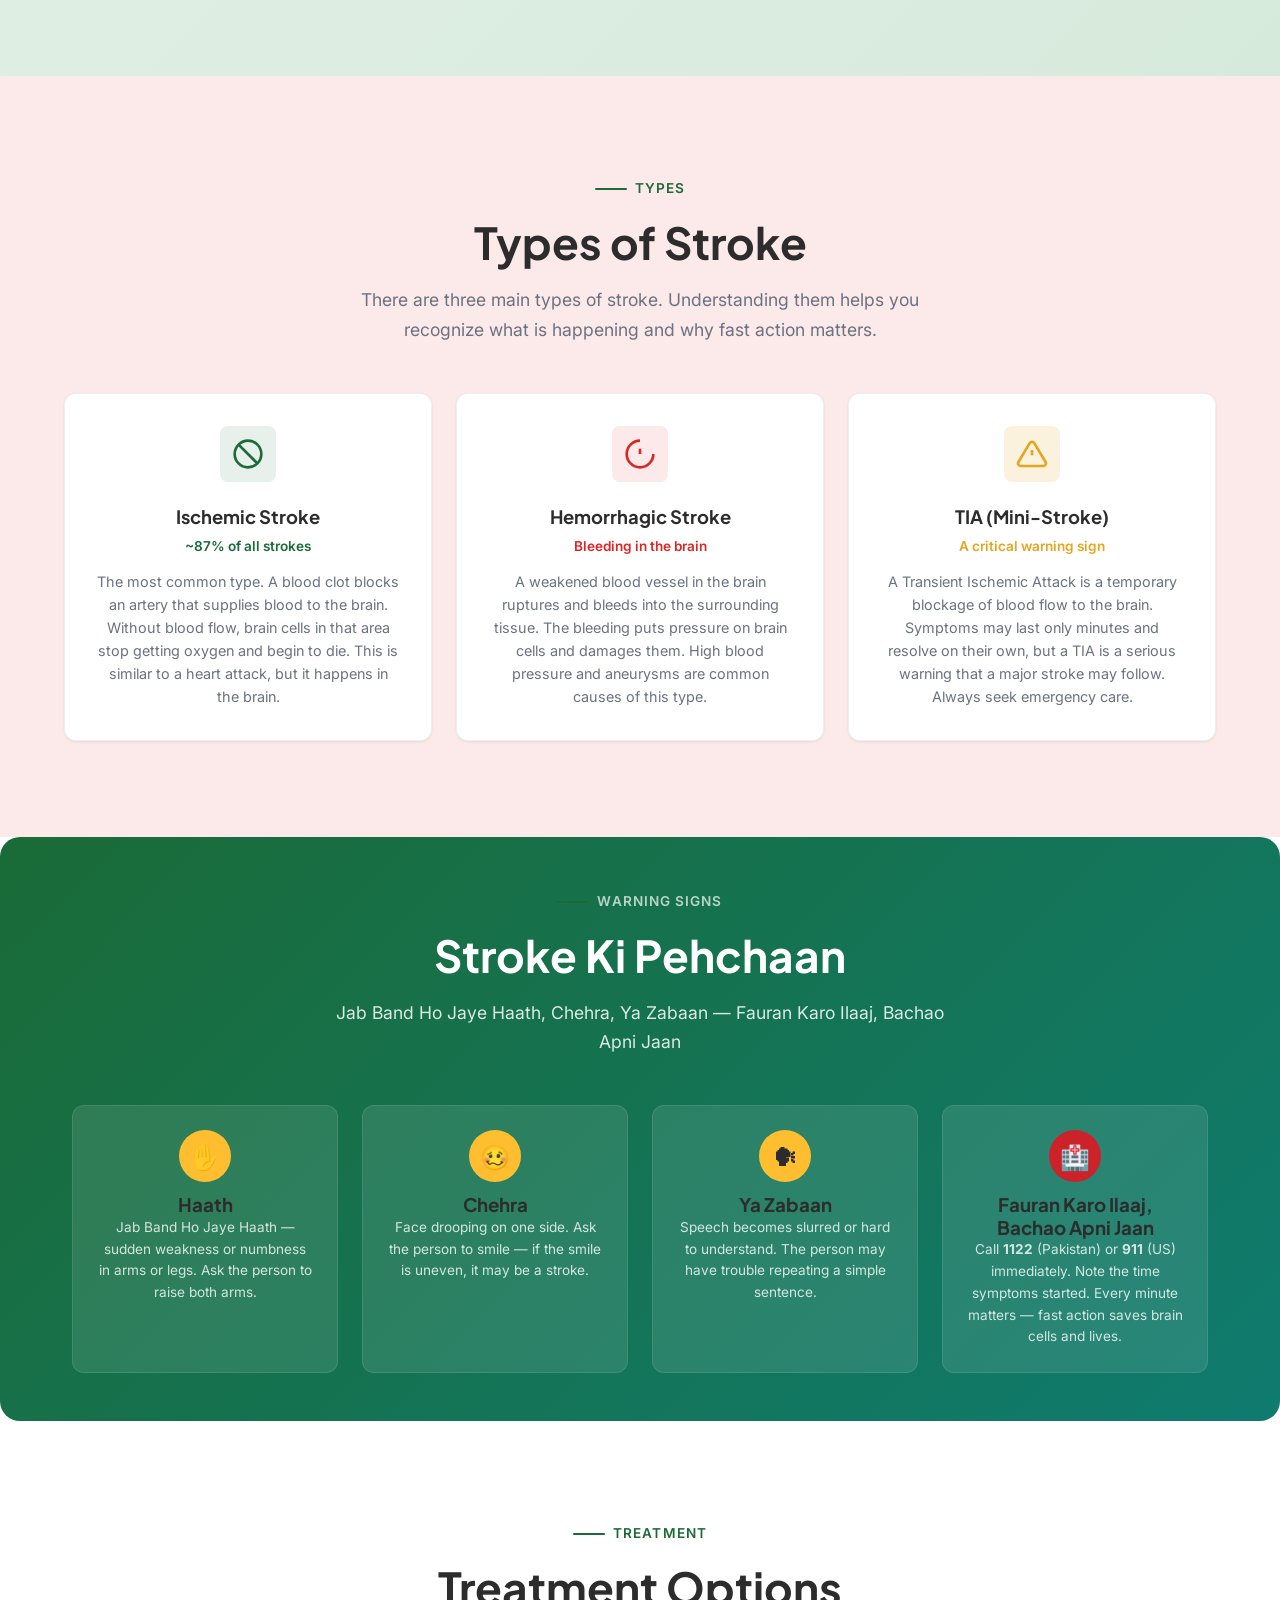
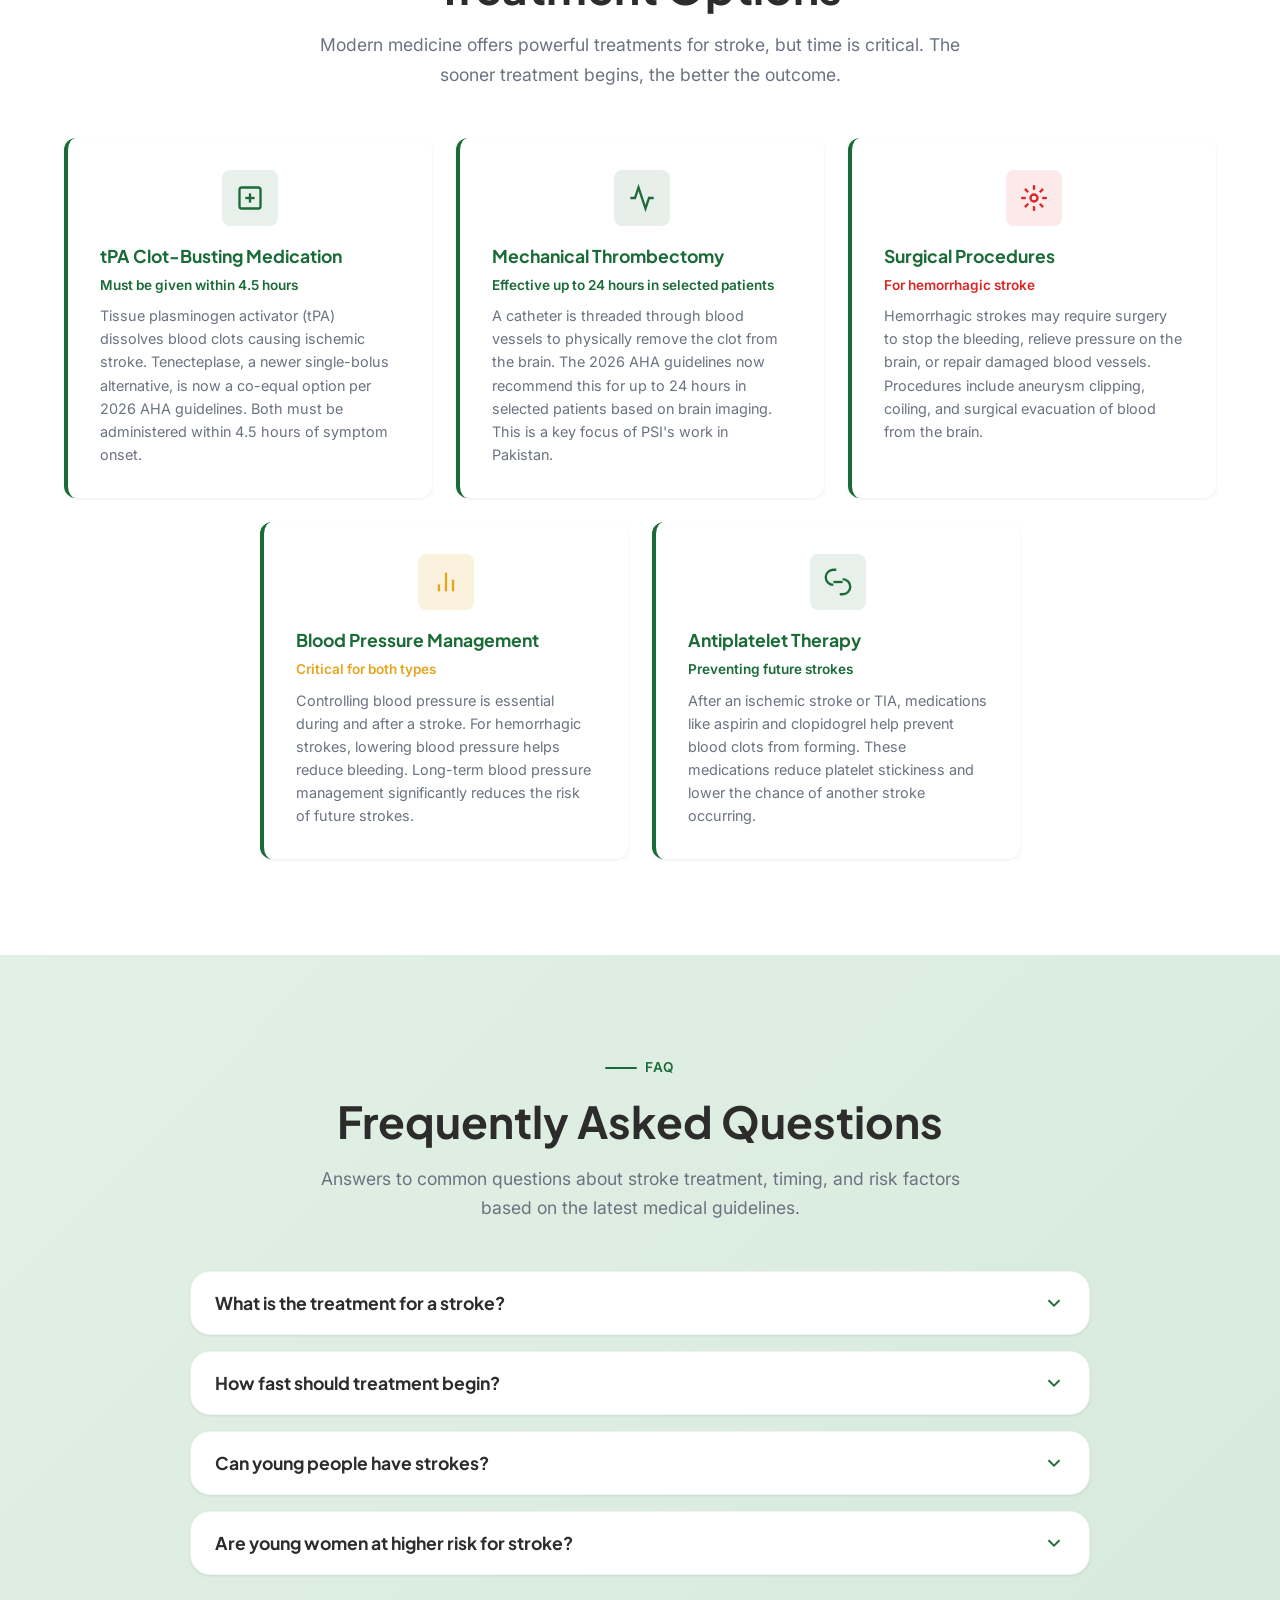
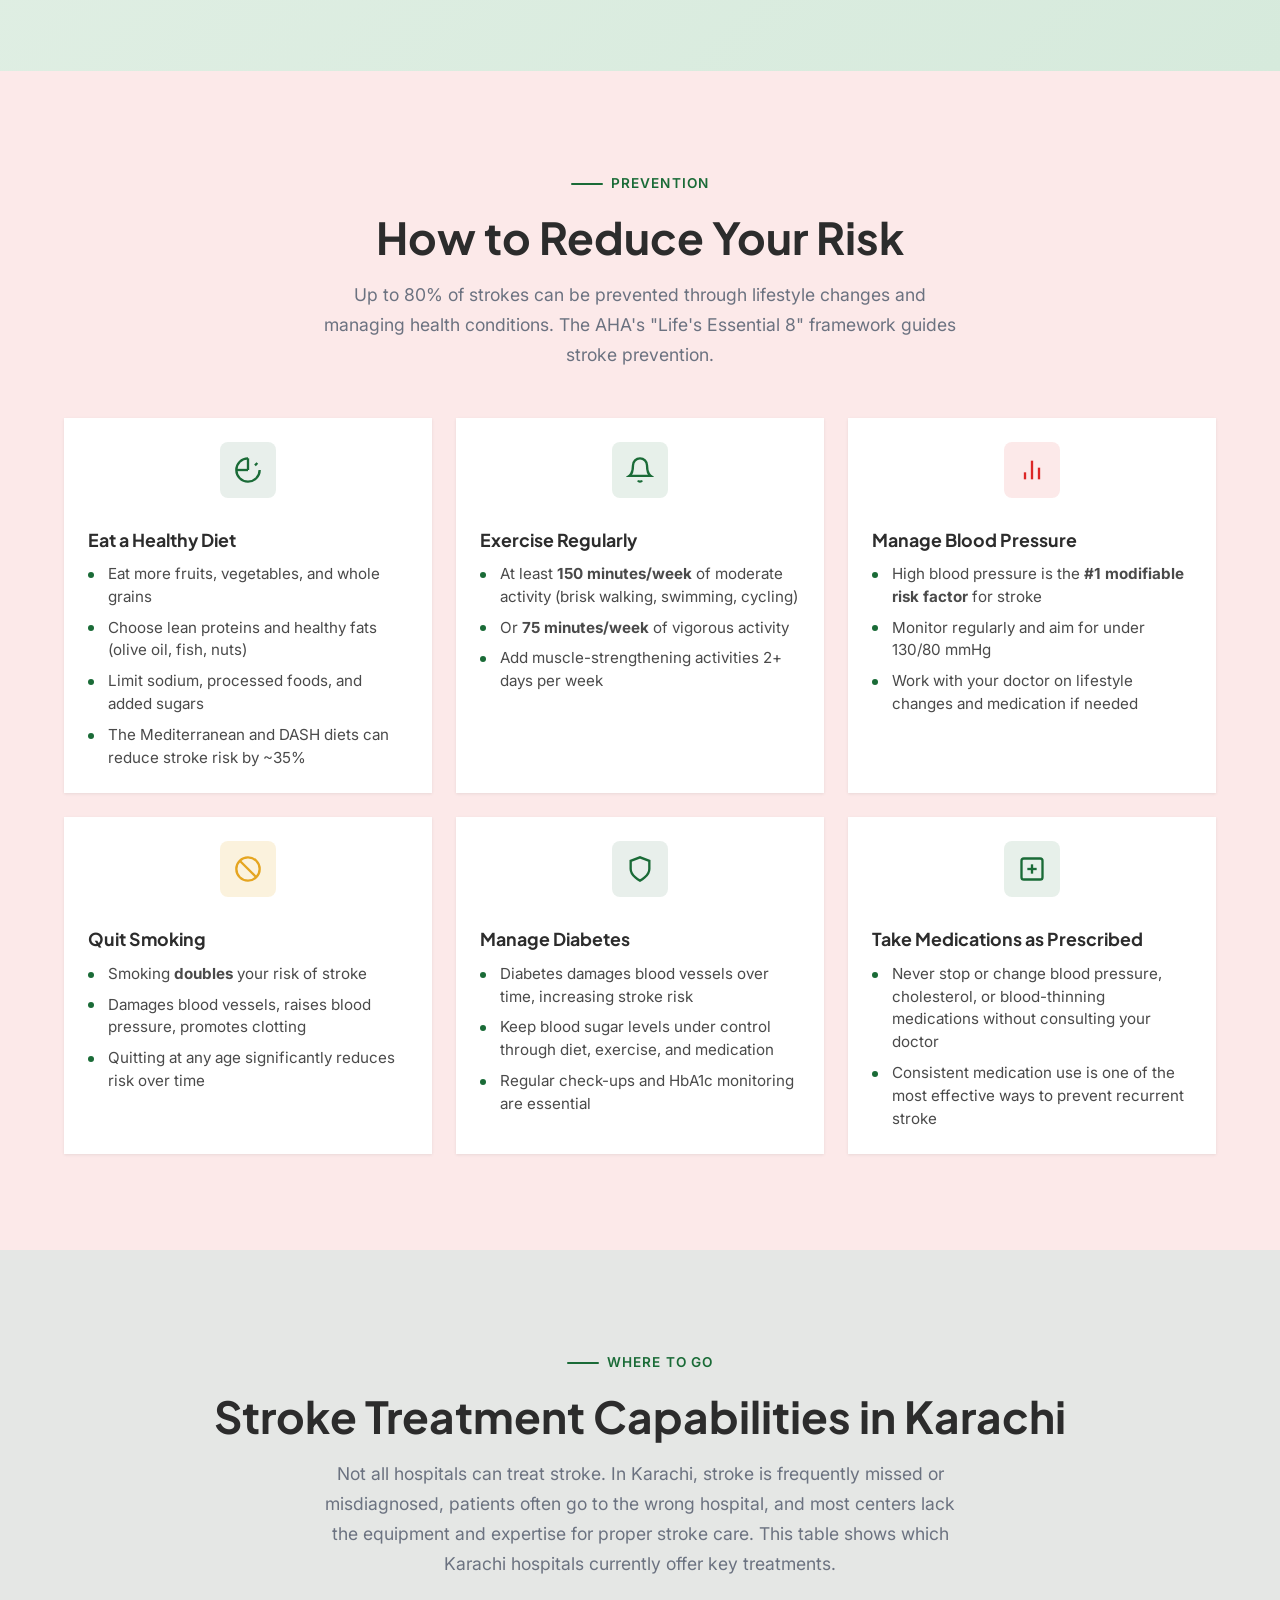
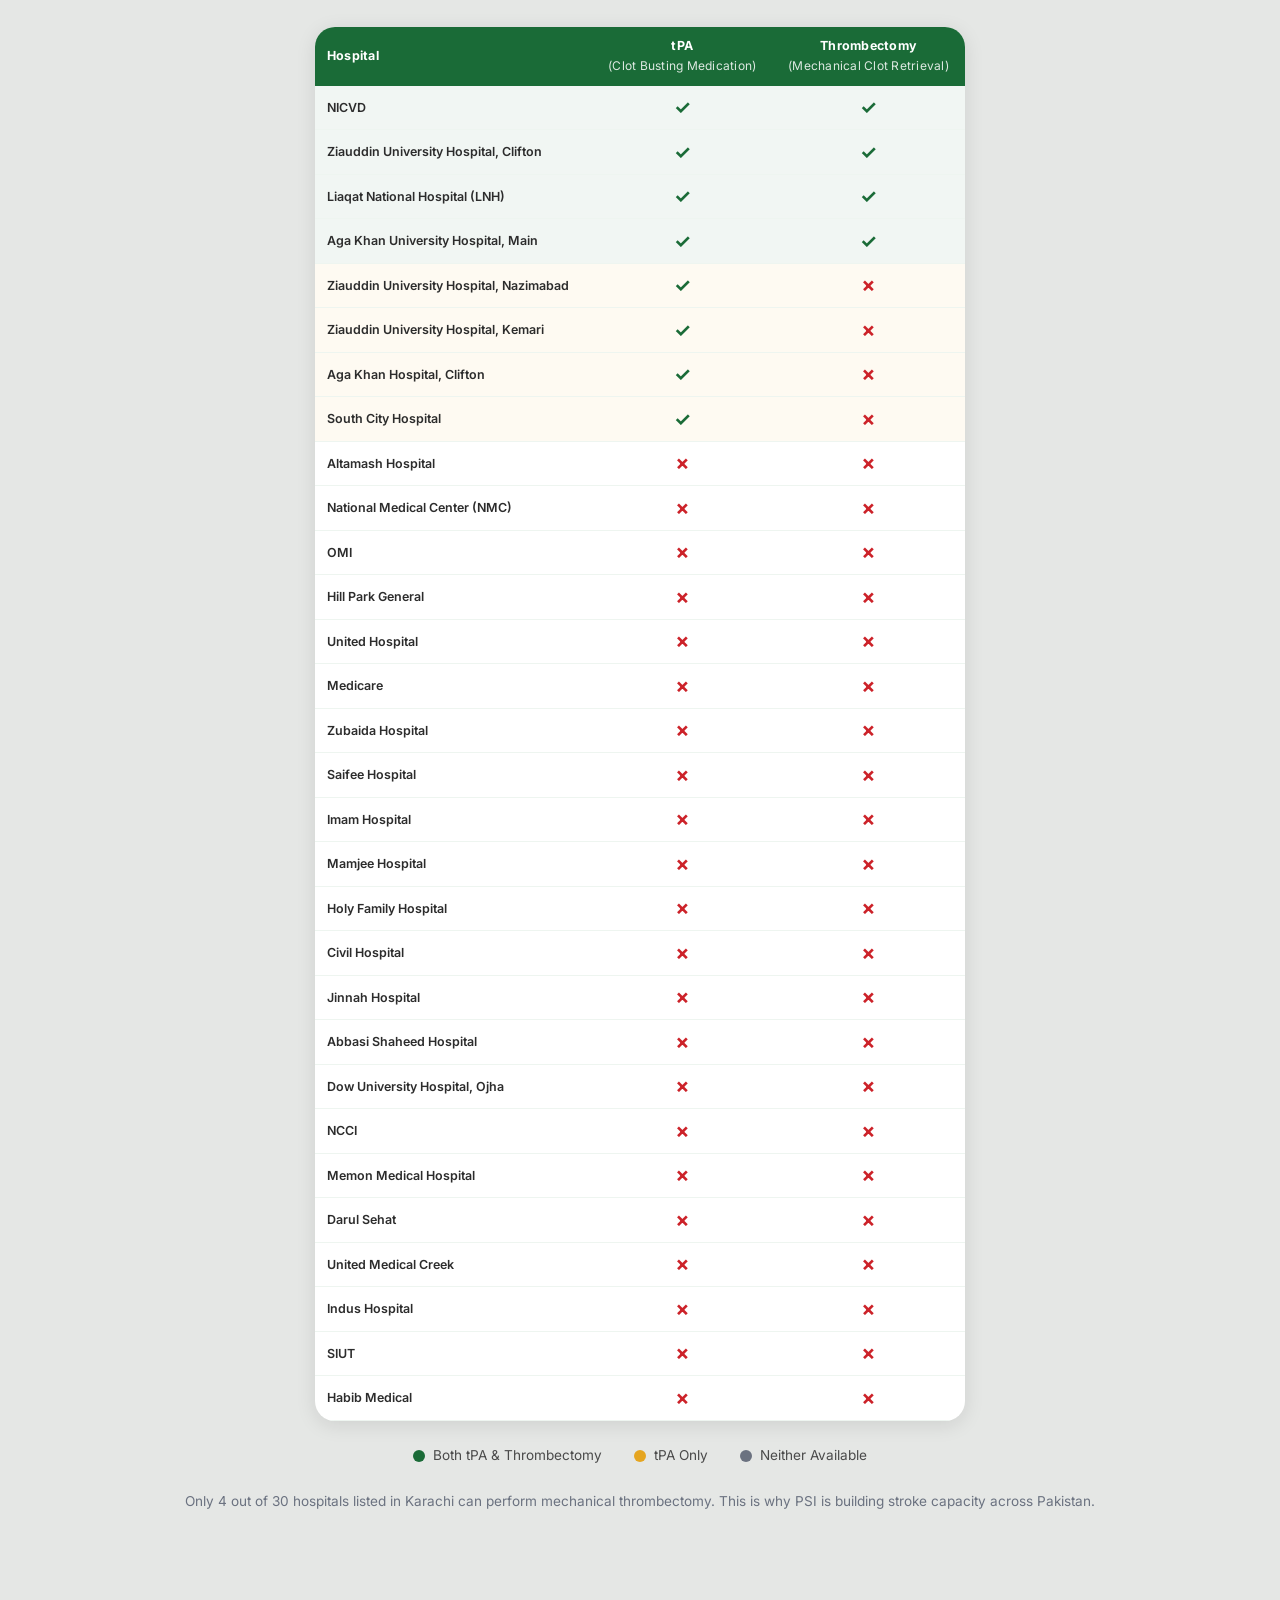
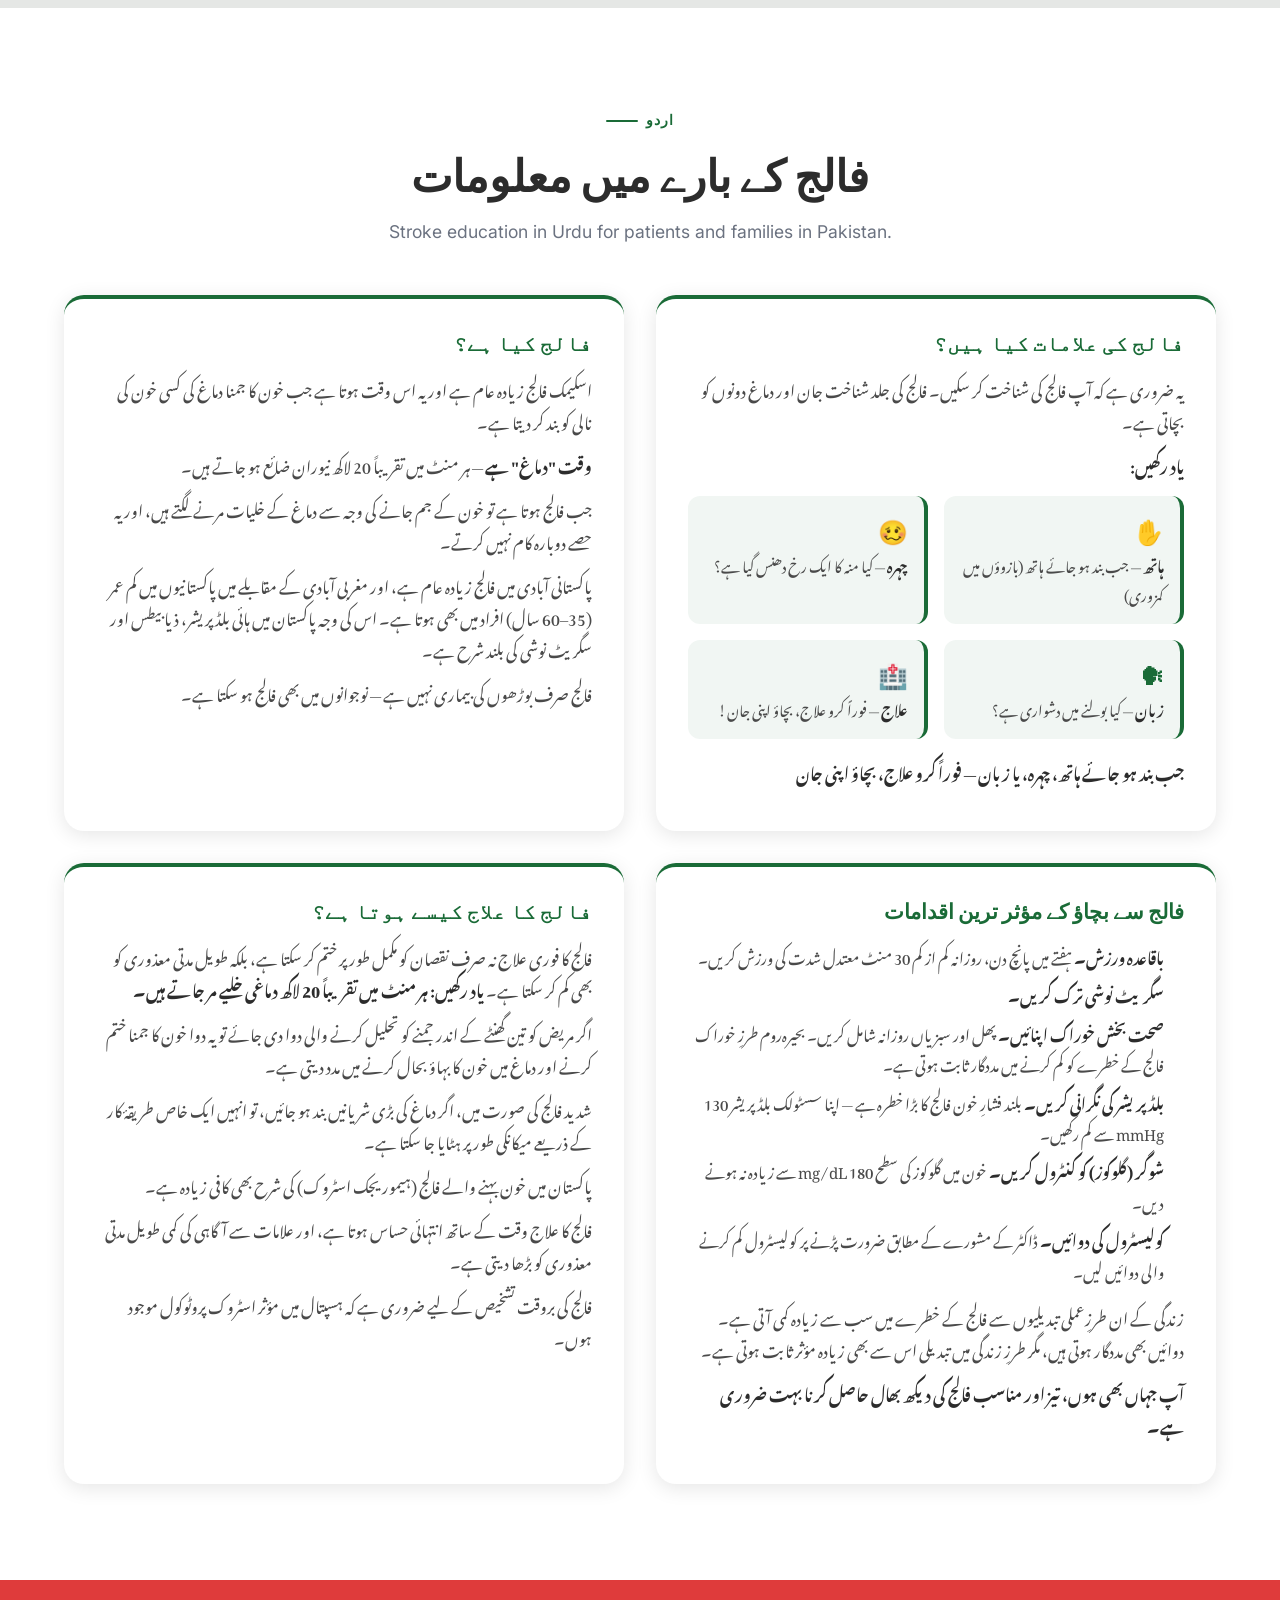
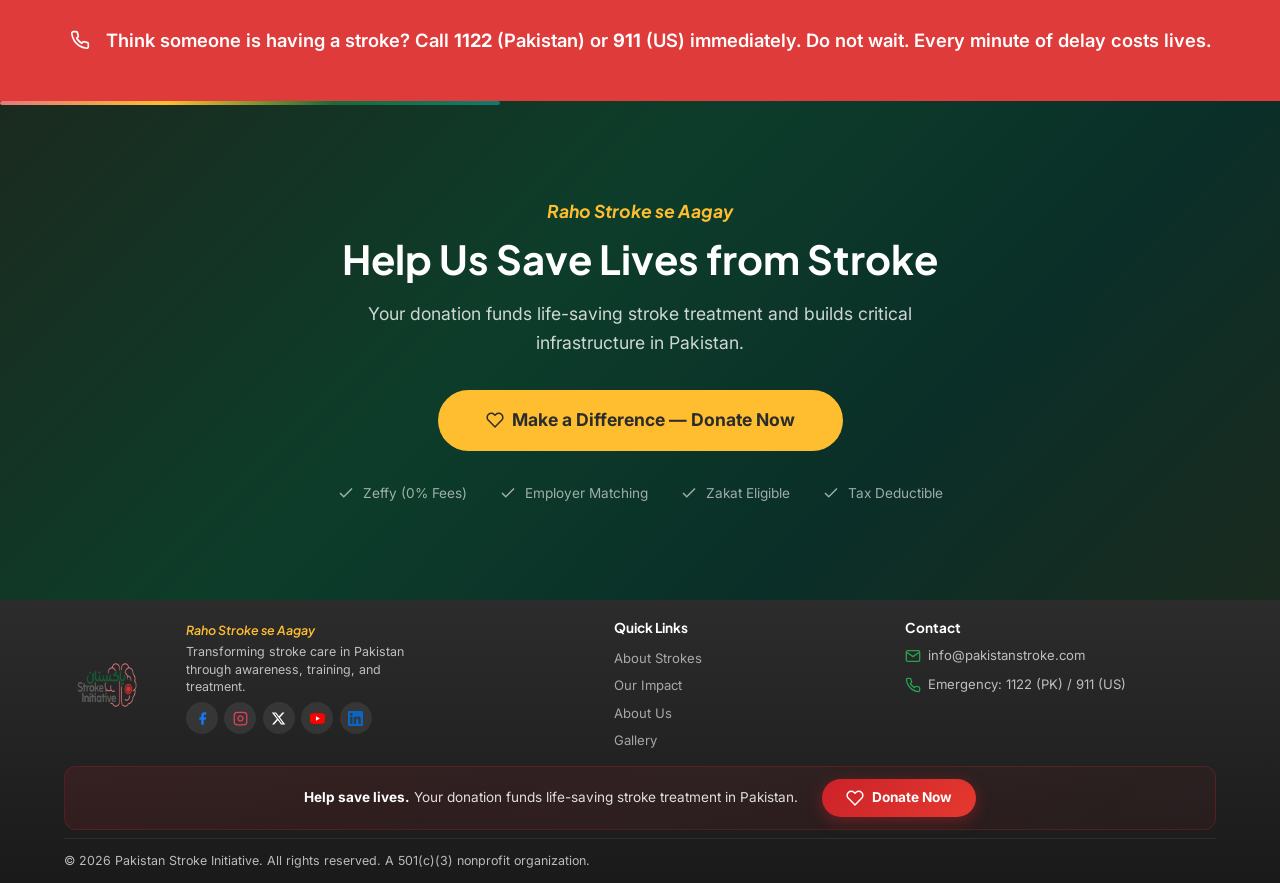
==== commit 1fb7857b: "Fix slogan gold color with !important to override page-header p, bump cache to v=4 Co-Authored-By: C" ====
--- a/about-strokes.html
+++ b/about-strokes.html
@@ -39,7 +39,7 @@
   <link href="https://fonts.googleapis.com/css2?family=Inter:wght@400;500;600;700&family=Plus+Jakarta+Sans:wght@600;700;800&family=Noto+Nastaliq+Urdu:wght@400;700&display=swap" rel="stylesheet">
 
   <!-- Styles -->
-  <link rel="stylesheet" href="css/styles.css?v=3">
+  <link rel="stylesheet" href="css/styles.css?v=4">
 </head>
 <body>
   <!-- Skip to Content -->
@@ -940,7 +940,7 @@
     <svg viewBox="0 0 24 24" fill="none" stroke="currentColor" stroke-width="2"><polyline points="18 15 12 9 6 15"/></svg>
   </button>
 
-  <script src="js/main.js?v=3"></script>
+  <script src="js/main.js?v=4"></script>
   <script>
     // FAQ Accordion
     document.querySelectorAll('.faq-question').forEach(btn => {
--- a/css/styles.css
+++ b/css/styles.css
@@ -3304,10 +3304,7 @@
   font-family: var(--font-heading);
   font-style: italic;
   font-weight: 700;
-  background: linear-gradient(135deg, var(--gold) 0%, #ffd666 50%, var(--gold) 100%);
-  -webkit-background-clip: text;
-  -webkit-text-fill-color: transparent;
-  background-clip: text;
+  color: var(--gold) !important;
 }
 
 .hero-slogan {
@@ -3315,10 +3312,7 @@
   font-style: italic;
   font-weight: 700;
   font-size: clamp(1.1rem, 2.5vw, 1.4rem);
-  background: linear-gradient(135deg, var(--gold) 0%, #ffd666 50%, var(--coral-light) 100%);
-  -webkit-background-clip: text;
-  -webkit-text-fill-color: transparent;
-  background-clip: text;
+  color: var(--gold) !important;
   margin-bottom: 1rem;
   letter-spacing: 0.02em;
 }
@@ -3338,7 +3332,7 @@
   font-style: italic;
   font-weight: 600;
   font-size: 1rem;
-  color: var(--gold);
+  color: var(--gold) !important;
   margin-top: 0.75rem;
 }
 
